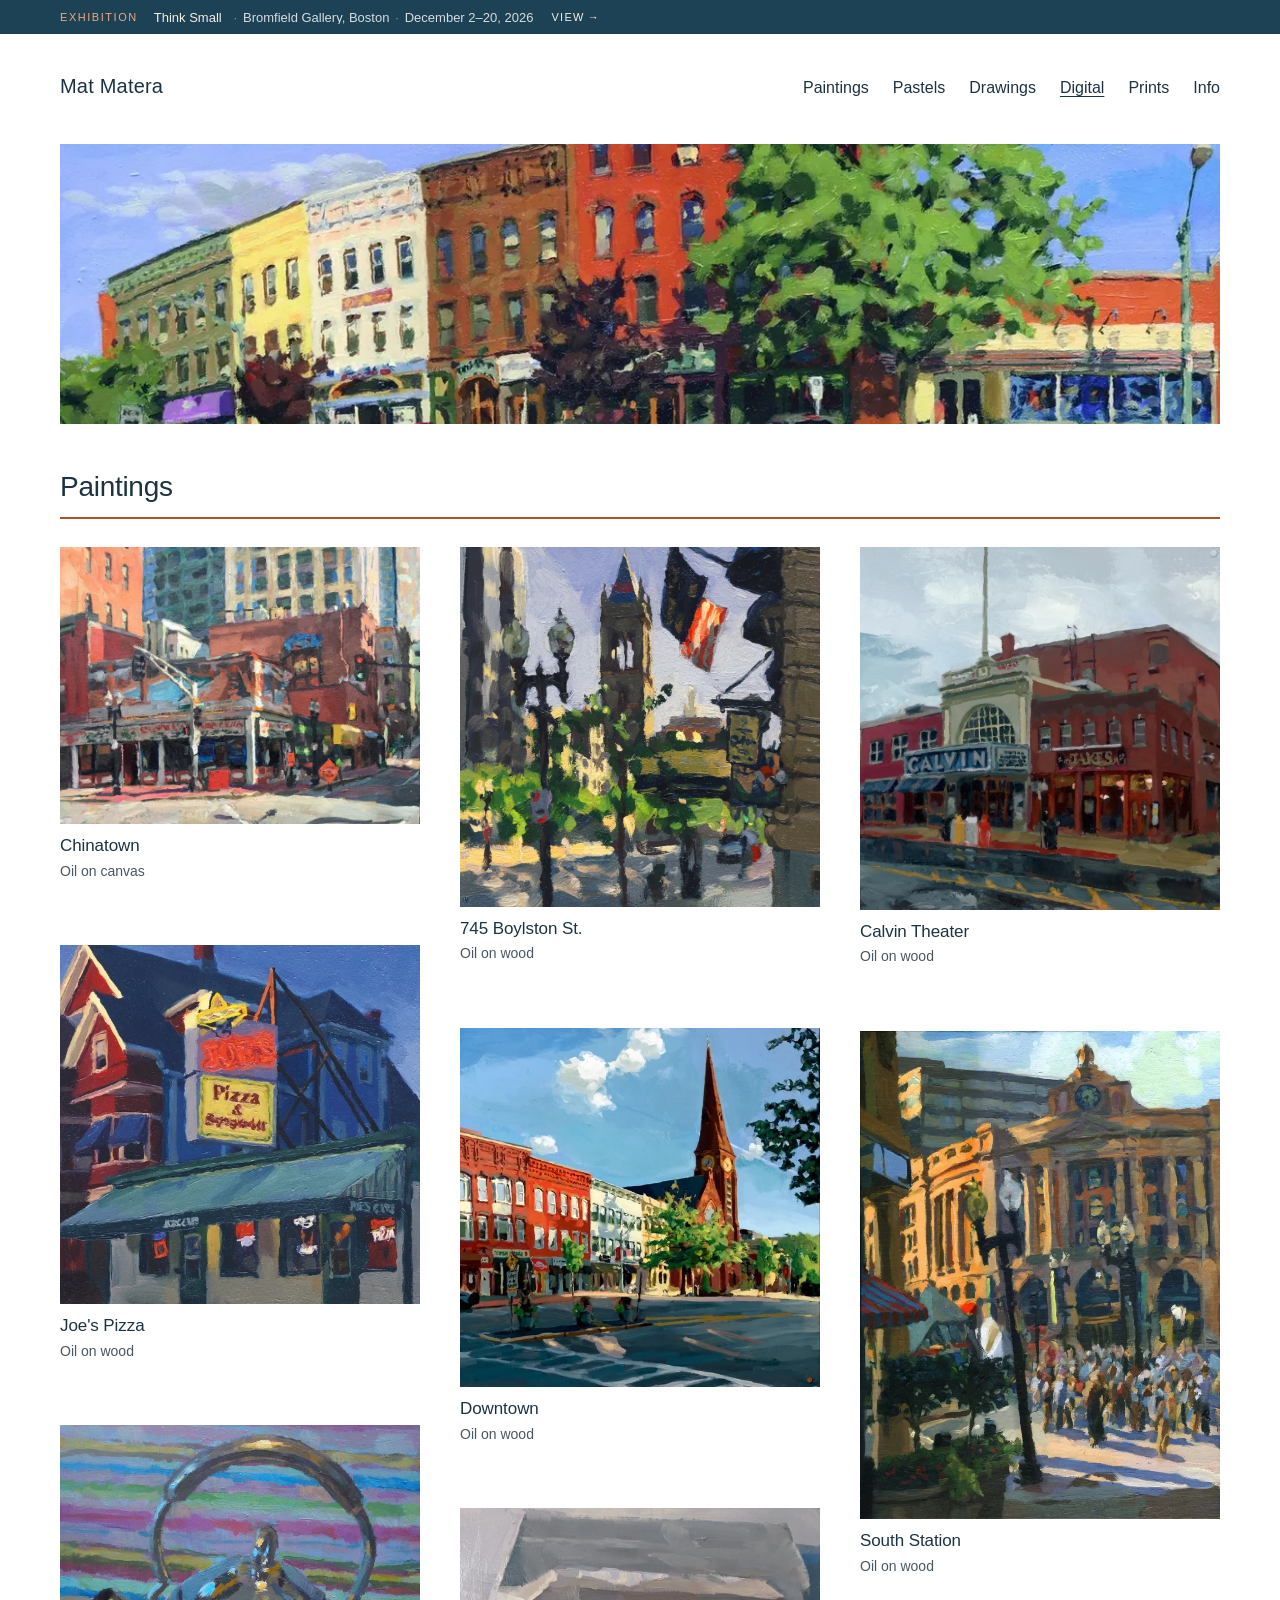
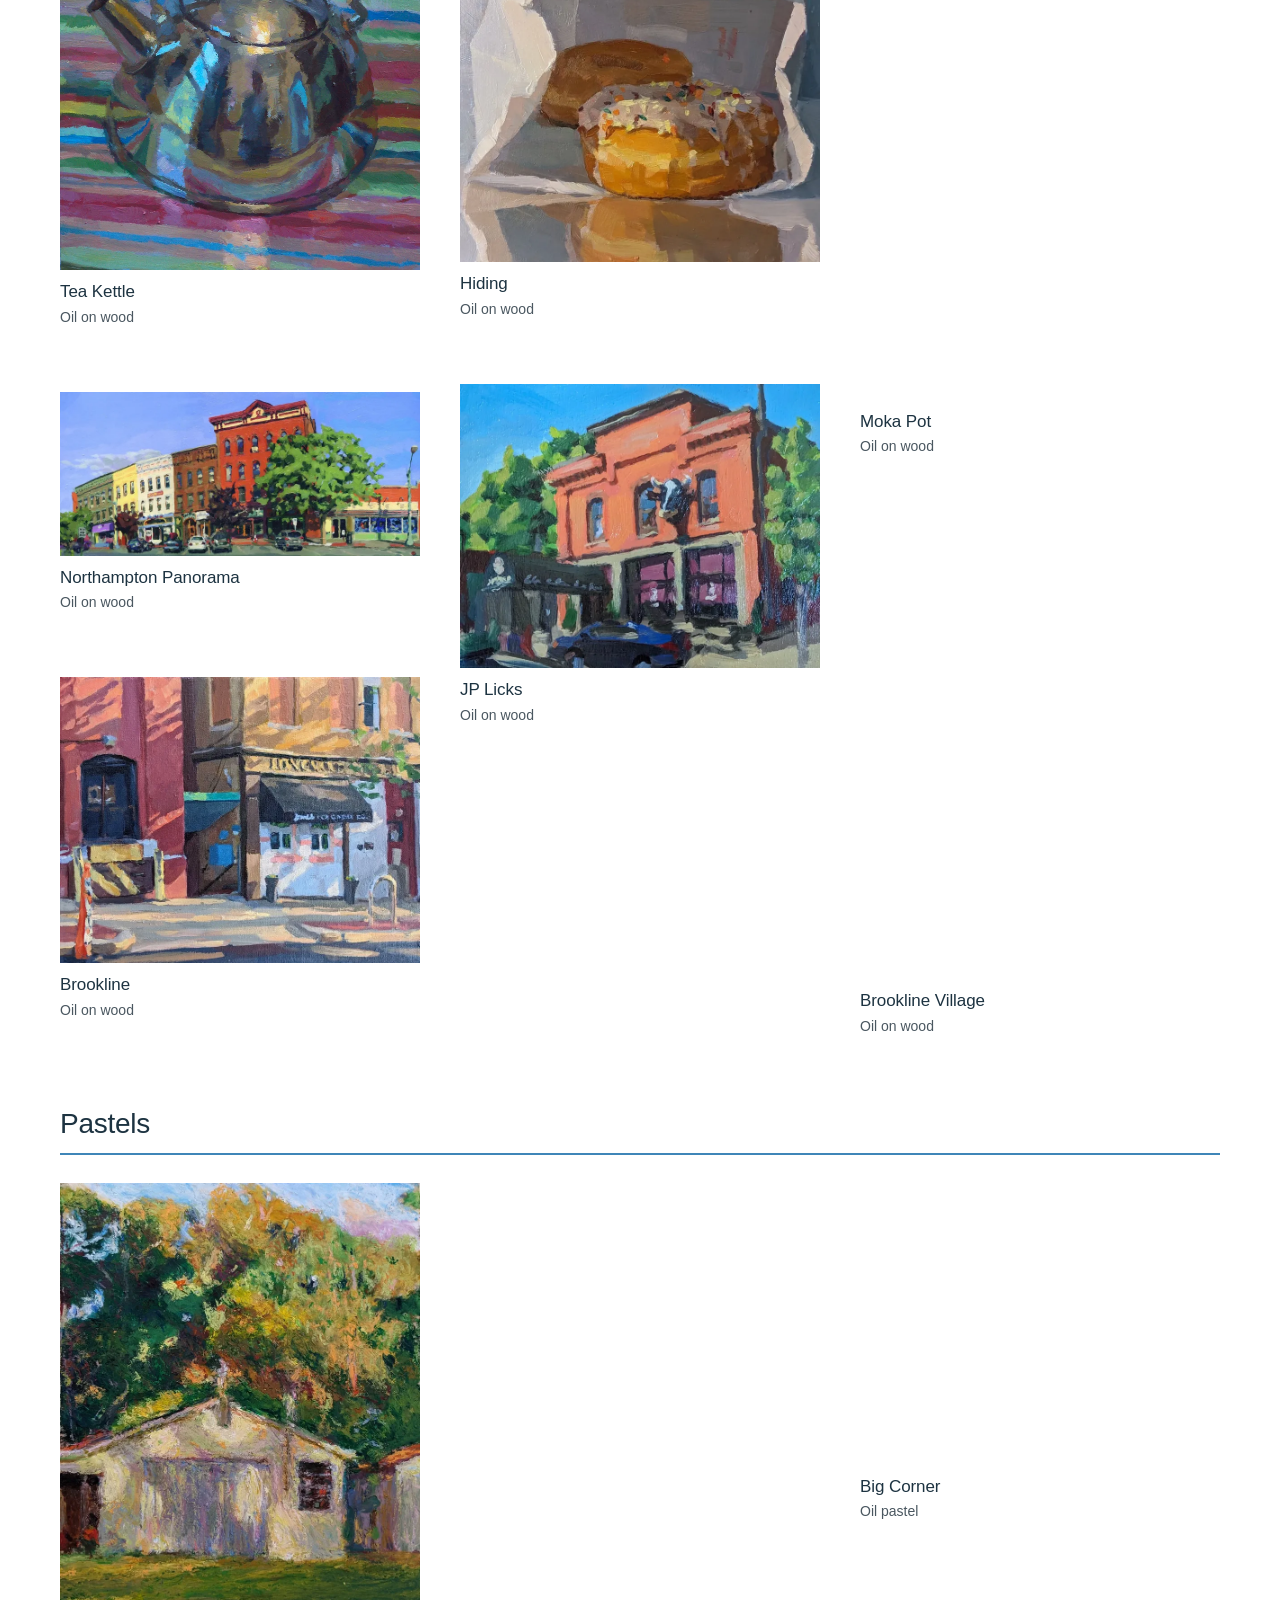
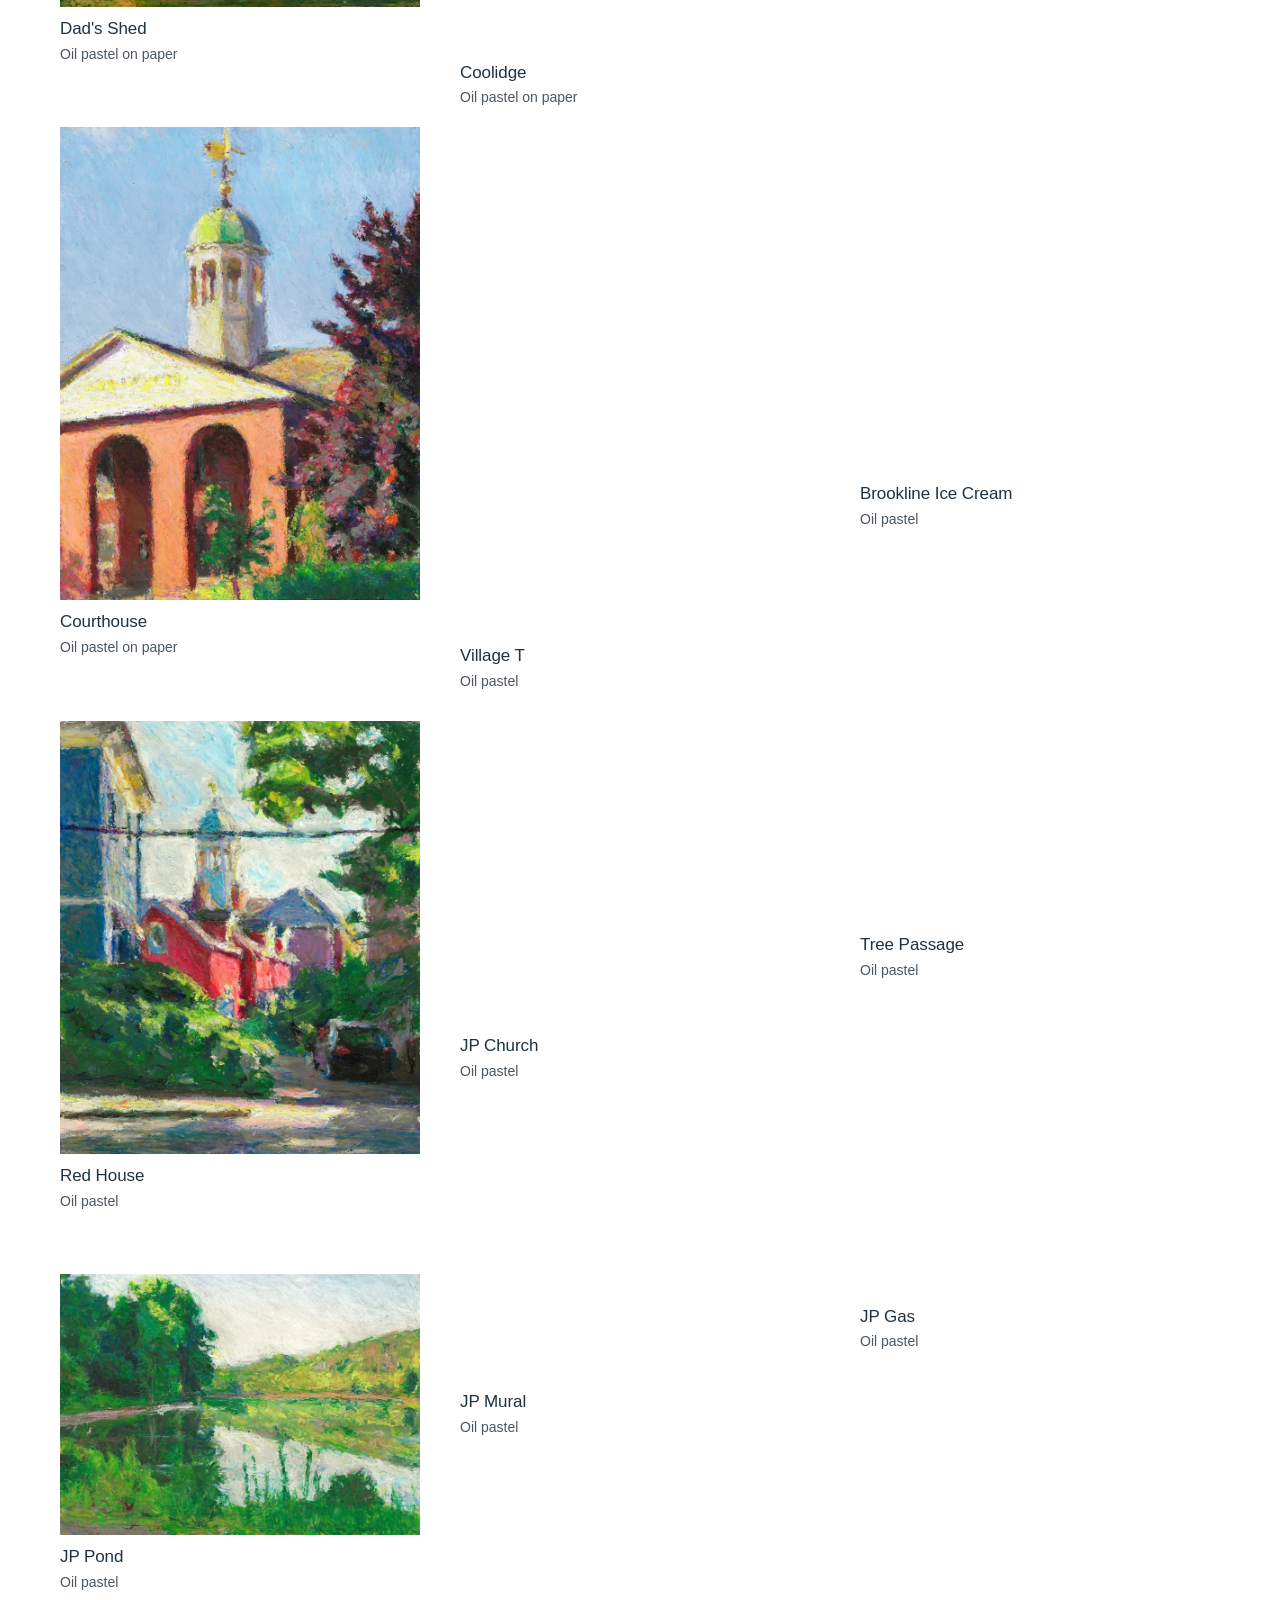
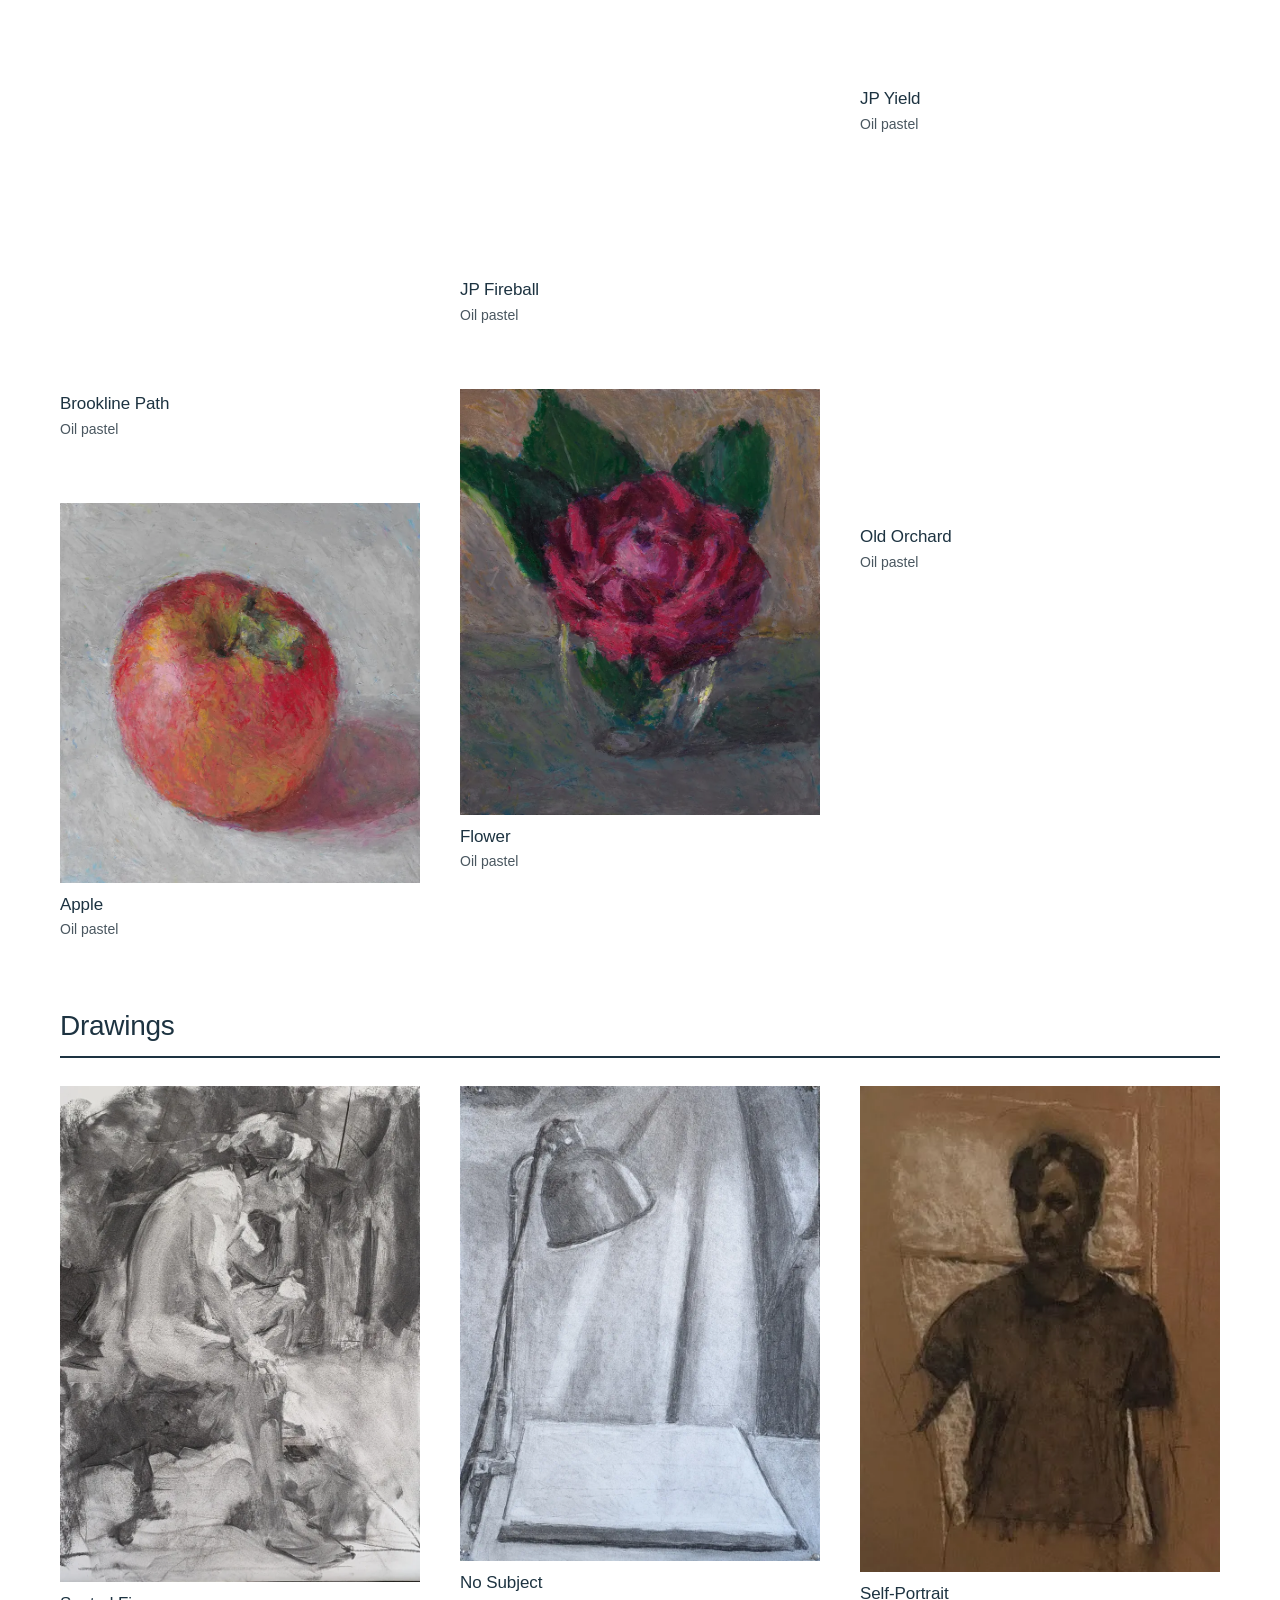
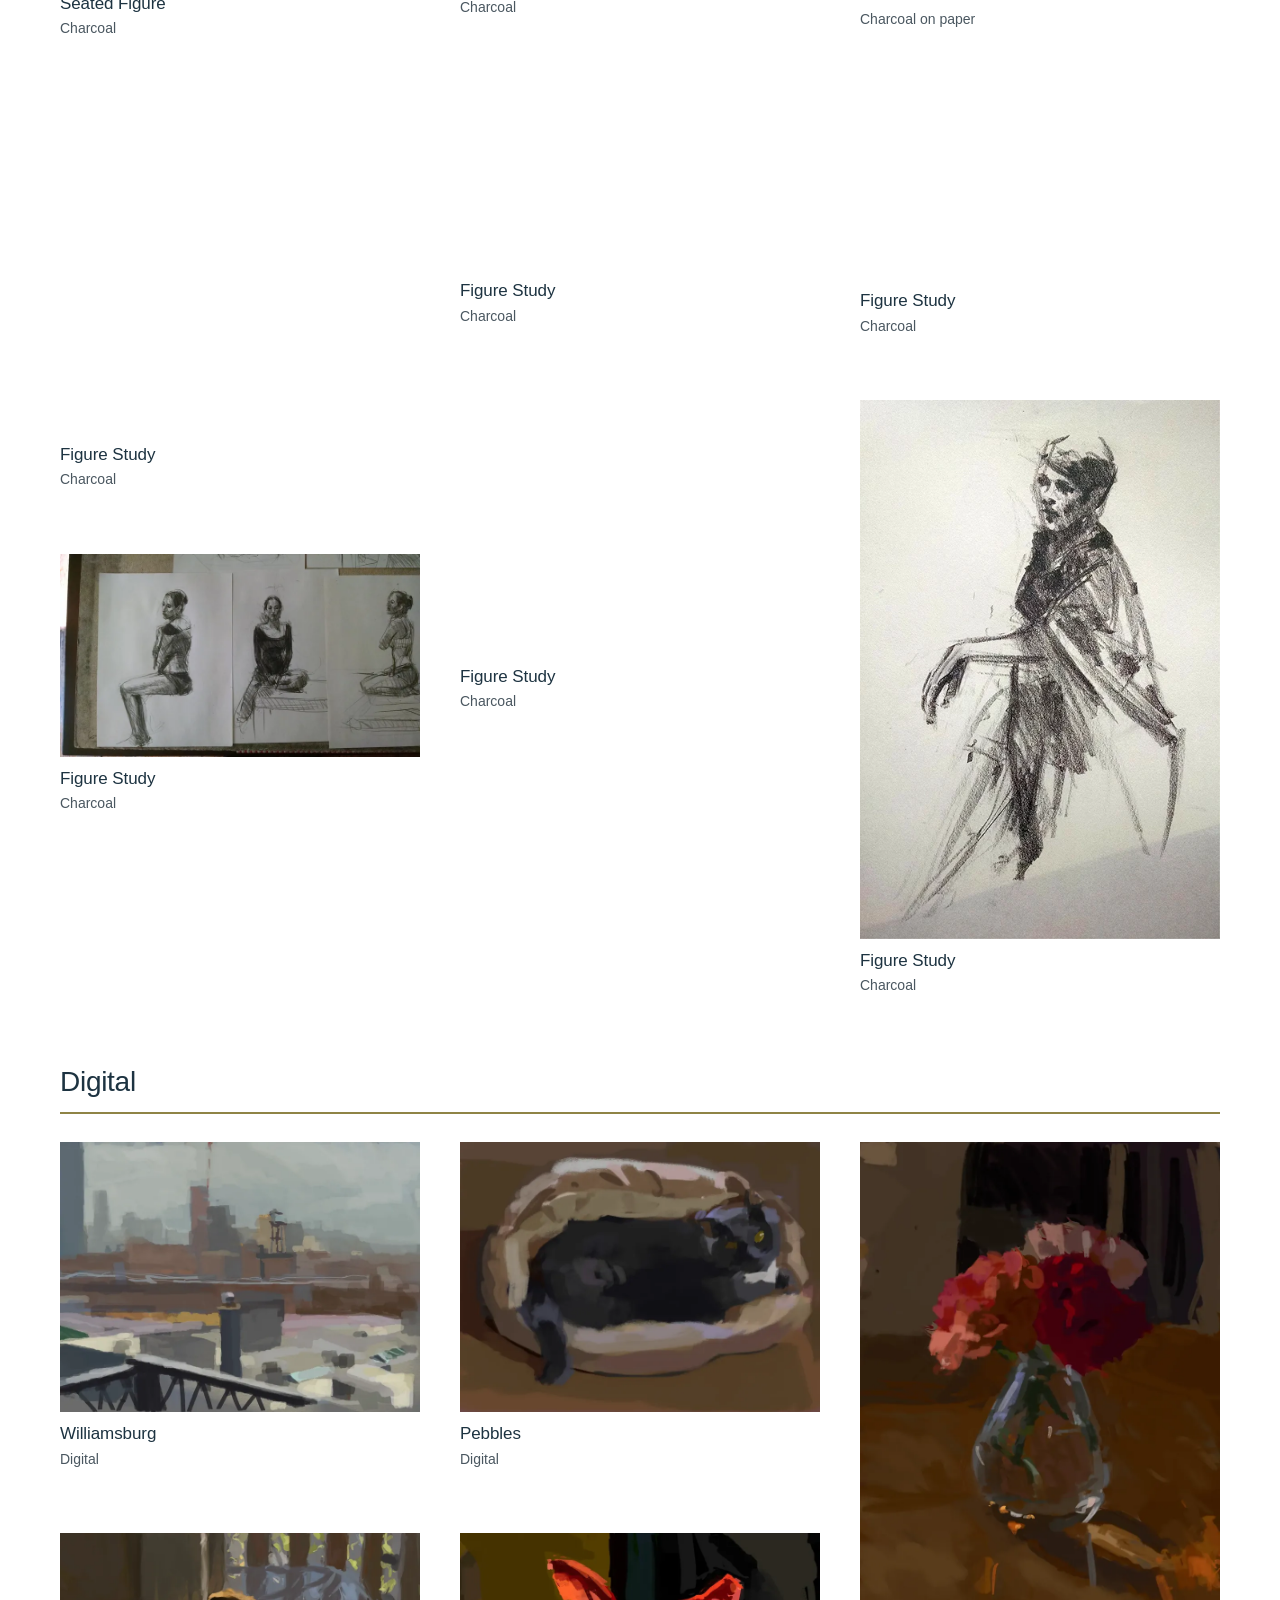
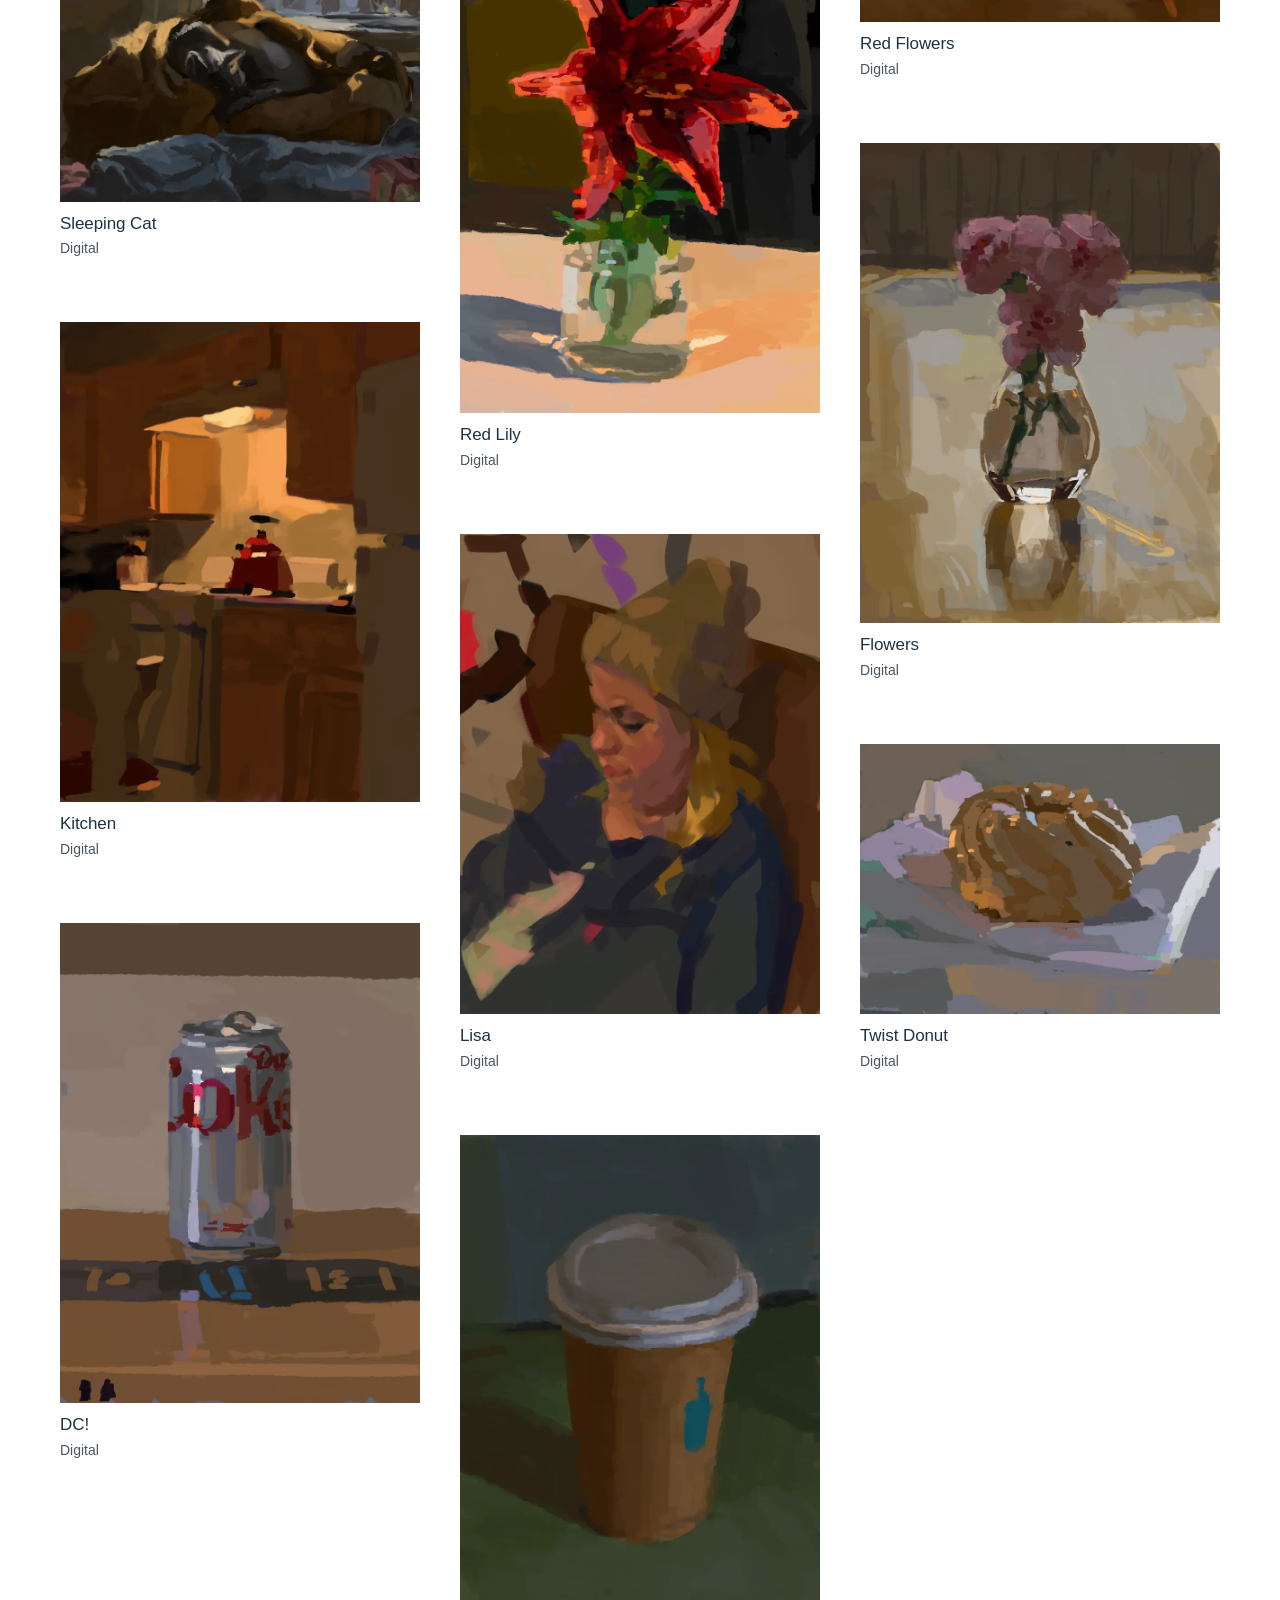
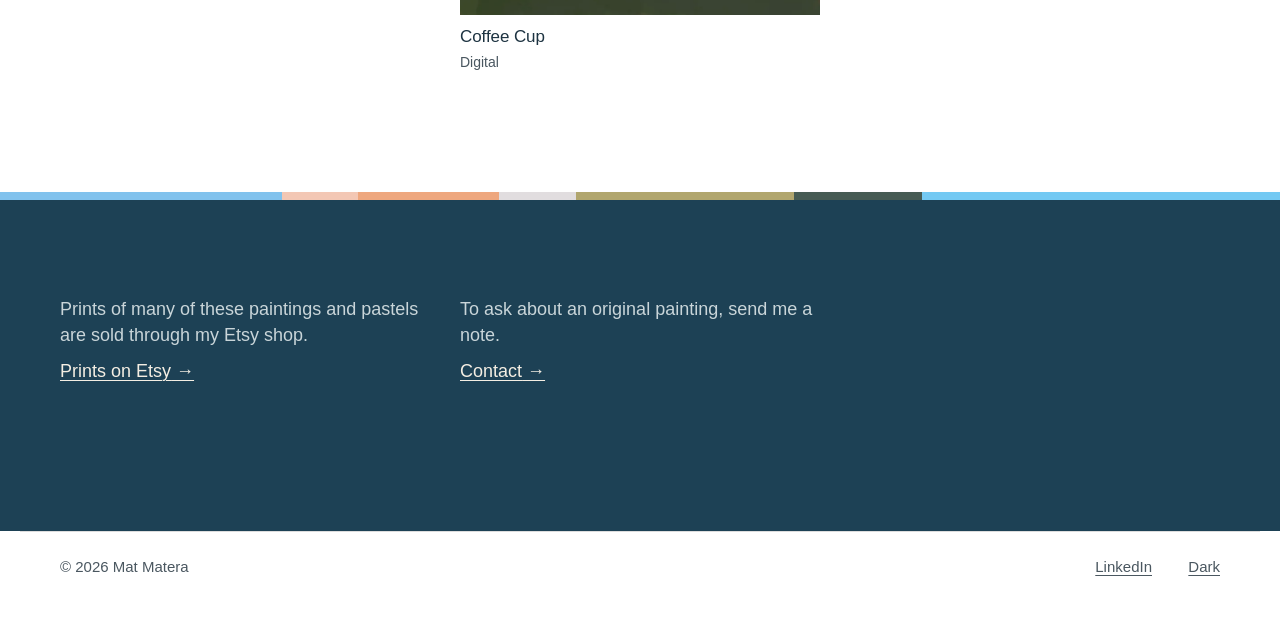
==== index.html @ c2c8da2d "Exhibition card button reads 'Back to Artwork' (still opens Hiding in the large view) Co-Authored-By" ====
<!doctype html>
<html lang="en">
<head>
<meta charset="utf-8">
<meta name="viewport" content="width=device-width, initial-scale=1, maximum-scale=1, user-scalable=no">
<title>Mat Matera | Paintings, pastels and drawings</title>
<meta name="description" content="Oil paintings, oil pastels, charcoal drawings and digital paintings by Mat Matera, painted from sight in the Boston area. Originals by inquiry. Prints through Etsy.">
<meta name="color-scheme" content="light dark">
<script>document.documentElement.classList.add("js");try{if(!sessionStorage.getItem("show-intro"))document.documentElement.classList.add("show-intro")}catch(e){}try{var t=localStorage.getItem("theme");if(t==="dark"||t==="light")document.documentElement.setAttribute("data-theme",t)}catch(e){}</script>
<link rel="stylesheet" href="styles.css?v=a48ff6e5">
<link rel="stylesheet" href="artwork.css?v=feed3bc4">
</head>
<body>
<a class="skip" href="#main">Skip to content</a>
<aside class="show-line" aria-label="Exhibition"><a class="show-open" href="https://www.bromfieldgallery.com/" rel="noopener" aria-haspopup="dialog" aria-label="Exhibition: Think Small, Bromfield Gallery, Boston, December 2–20, 2026. View details"><span class="show-k">Exhibition</span><span class="show-more" aria-hidden="true"><span class="show-name">Think Small</span><span class="show-gal"><span class="show-sep">·</span>Bromfield Gallery<span class="show-city">, Boston</span></span><span class="show-sep">·</span><span class="show-when"><span class="w-long">December</span><span class="w-short">Dec</span> 2–20<span class="show-year">, 2026</span></span></span><span class="show-view" aria-hidden="true">View</span></a></aside>
<header class="site-head" id="top">
<a class="site-name" href="/">Mat Matera</a>
<nav aria-label="Main"><span class="nav-art" role="group" aria-label="Artwork"><a href="#oils">Paintings</a><a href="#pastels">Pastels</a><a href="#charcoal">Drawings</a><a href="#digital">Digital</a></span><span class="nav-side"><a class="to-etsy" href="https://www.etsy.com/shop/MatMateraArt" target="_blank" rel="noopener">Prints</a><a href="info.html">Info</a></span></nav>
</header>
<main id="main" data-see-all="20" data-show="6">
<h1 class="vh">Mat Matera, artwork</h1>
<div class="hero" aria-hidden="true"><img src="assets/paintings/northampton-panorama-1200.webp" srcset="assets/paintings/northampton-panorama-800.webp 800w, assets/paintings/northampton-panorama-1200.webp 1200w, assets/paintings/northampton-panorama.webp 1600w" sizes="(min-width: 1240px) 1160px, (min-width: 560px) calc(100vw - 80px), 150vw" alt="" width="1600" height="727" fetchpriority="high" decoding="async" draggable="false"></div>
<section class="section" id="oils" aria-labelledby="oils-h">
<div class="section-head"><h2 id="oils-h">Paintings</h2></div>
<div class="works">
<figure class="work"><a class="zoom" href="assets/paintings/chinatown.webp" data-title="Chinatown" data-medium="Oil on canvas"><img src="assets/paintings/chinatown.webp" srcset="assets/paintings/chinatown-800.webp 800w, assets/paintings/chinatown-1200.webp 1200w, assets/paintings/chinatown.webp 1600w" sizes="(min-width: 1240px) 380px, (min-width: 960px) 31vw, (min-width: 560px) 48vw, 92vw" alt="Chinatown, oil on canvas, by Mat Matera" width="1600" height="1231" style="--w:1600px" loading="lazy" decoding="async"></a><figcaption><span class="t">Chinatown</span><span class="m">Oil on canvas</span></figcaption></figure>
<figure class="work"><a class="zoom" href="assets/paintings/745-boylston-st.webp" data-title="745 Boylston St." data-medium="Oil on wood"><img src="assets/paintings/745-boylston-st.webp" alt="Oil painting of the Old South Church tower on Boylston Street, framed by trees and flags" width="863" height="863" style="--w:863px" decoding="async"></a><figcaption><span class="t">745 Boylston St.</span><span class="m">Oil on wood</span></figcaption></figure>
<figure class="work"><a class="zoom" href="assets/paintings/calvin-theater.webp" data-sold="1" data-print="https://www.etsy.com/listing/4614040519/calvin-theater-northampton-ma-print" data-title="Calvin Theater" data-medium="Oil on wood"><img src="assets/paintings/calvin-theater.webp" alt="Oil painting of the red-brick Calvin Theater beneath a stormy blue-gray sky" width="881" height="888" style="--w:881px" loading="lazy" decoding="async"></a><figcaption><span class="t">Calvin Theater</span><span class="m">Oil on wood</span></figcaption></figure>
<figure class="work"><a class="zoom" href="assets/paintings/joes-pizza.webp" data-sold="1" data-print="https://www.etsy.com/listing/4614042772/joes-pizza-northampton-ma-art-print" data-title="Joe&#x27;s Pizza" data-medium="Oil on wood"><img src="assets/paintings/joes-pizza.webp" alt="Oil painting of Joe&#x27;s Pizza storefront glowing against a dark evening street" width="590" height="589" style="--w:590px" loading="lazy" decoding="async"></a><figcaption><span class="t">Joe&#x27;s Pizza</span><span class="m">Oil on wood</span></figcaption></figure>
<figure class="work"><a class="zoom" href="assets/paintings/downtown.webp" data-sold="1" data-print="https://www.etsy.com/listing/4614045343/downtown-northampton-massachusetts-print" data-title="Downtown" data-medium="Oil on wood"><img src="assets/paintings/downtown.webp" alt="Oil painting of a sunlit downtown street with a white church steeple and red-brick buildings" width="593" height="592" style="--w:593px" loading="lazy" decoding="async"></a><figcaption><span class="t">Downtown</span><span class="m">Oil on wood</span></figcaption></figure>
<figure class="work"><a class="zoom" href="assets/paintings/south-station.webp" data-title="South Station" data-medium="Oil on wood"><img src="assets/paintings/south-station.webp" alt="Oil painting of a grand columned building and clock tower overlooking a crowded city square" width="663" height="900" style="--w:663px" loading="lazy" decoding="async"></a><figcaption><span class="t">South Station</span><span class="m">Oil on wood</span></figcaption></figure>
<figure class="work"><a class="zoom" href="assets/paintings/tea-kettle.webp" data-title="Tea Kettle" data-medium="Oil on wood"><img src="assets/paintings/tea-kettle.webp" alt="Oil painting of a reflective metal tea kettle on a brightly striped cloth" width="685" height="848" style="--w:685px" loading="lazy" decoding="async"></a><figcaption><span class="t">Tea Kettle</span><span class="m">Oil on wood</span></figcaption></figure>
<figure class="work"><a class="zoom" href="assets/paintings/donuts.webp" data-title="Hiding" data-medium="Oil on wood"><img src="assets/paintings/donuts.webp" srcset="assets/paintings/donuts-800.webp 800w, assets/paintings/donuts-1200.webp 1200w, assets/paintings/donuts.webp 1382w" sizes="(min-width: 1240px) 380px, (min-width: 960px) 31vw, (min-width: 560px) 48vw, 92vw" alt="Oil painting of two donuts in a white paper bag, one glazed and covered with colorful sprinkles" width="1382" height="1361" style="--w:1382px" loading="lazy" decoding="async"></a><figcaption><span class="t">Hiding</span><span class="m">Oil on wood</span></figcaption></figure>
<figure class="work"><a class="zoom" href="assets/paintings/moka-pot.webp" data-title="Moka Pot" data-medium="Oil on wood"><img src="assets/paintings/moka-pot.webp" srcset="assets/paintings/moka-pot-800.webp 800w, assets/paintings/moka-pot-1200.webp 1200w, assets/paintings/moka-pot.webp 1867w" sizes="(min-width: 1240px) 380px, (min-width: 960px) 31vw, (min-width: 560px) 48vw, 92vw" alt="Oil painting of a silver and red moka pot on richly folded red fabric against a blue background" width="1867" height="1867" style="--w:1867px" loading="lazy" decoding="async"></a><figcaption><span class="t">Moka Pot</span><span class="m">Oil on wood</span></figcaption></figure>
<figure class="work"><a class="zoom" href="assets/paintings/cow-head.webp" data-title="JP Licks" data-medium="Oil on wood"><img src="assets/paintings/cow-head.webp" srcset="assets/paintings/cow-head-800.webp 800w, assets/paintings/cow-head.webp 1217w" sizes="(min-width: 1240px) 380px, (min-width: 960px) 31vw, (min-width: 560px) 48vw, 92vw" alt="Oil painting of a red-brick storefront with a sculpted cow head above the entrance" width="1217" height="962" style="--w:1217px" loading="lazy" decoding="async"></a><figcaption><span class="t">JP Licks</span><span class="m">Oil on wood</span></figcaption></figure>
<figure class="work"><a class="zoom" href="assets/paintings/northampton-panorama.webp" data-sold="1" data-print="https://www.etsy.com/listing/4614048401/northampton-ma-panoramic-print-main" data-title="Northampton Panorama" data-medium="Oil on wood"><img src="assets/paintings/northampton-panorama.webp" srcset="assets/paintings/northampton-panorama-800.webp 800w, assets/paintings/northampton-panorama-1200.webp 1200w, assets/paintings/northampton-panorama.webp 1600w" sizes="(min-width: 1240px) 380px, (min-width: 960px) 31vw, (min-width: 560px) 48vw, 92vw" alt="Panoramic oil painting of a colorful downtown streetscape beneath a clear blue sky" width="1600" height="727" style="--w:1600px" loading="lazy" decoding="async"></a><figcaption><span class="t">Northampton Panorama</span><span class="m">Oil on wood</span></figcaption></figure>
<figure class="work"><a class="zoom" href="assets/paintings/red-building.webp" data-print="https://www.etsy.com/listing/4618588779/orange-building-brookline-ma-art-print" data-title="Brookline Village" data-medium="Oil on wood"><img src="assets/paintings/red-building.webp" srcset="assets/paintings/red-building-800.webp 800w, assets/paintings/red-building.webp 1043w" sizes="(min-width: 1240px) 380px, (min-width: 960px) 31vw, (min-width: 560px) 48vw, 92vw" alt="Oil painting of a sunlit red building and leafy trees at a downtown corner" width="1043" height="1328" style="--w:1043px" loading="lazy" decoding="async"></a><figcaption><span class="t">Brookline Village</span><span class="m">Oil on wood</span></figcaption></figure>
<figure class="work"><a class="zoom" href="assets/paintings/lioncub-ice-cream-co.webp" data-print="https://www.etsy.com/listing/4618586693/brookline-ice-cream-shop-brookline-ma" data-title="Brookline" data-medium="Oil on wood"><img src="assets/paintings/lioncub-ice-cream-co.webp" srcset="assets/paintings/lioncub-ice-cream-co-800.webp 800w, assets/paintings/lioncub-ice-cream-co.webp 1289w" sizes="(min-width: 1240px) 380px, (min-width: 960px) 31vw, (min-width: 560px) 48vw, 92vw" alt="Oil painting of the Lioncub Ice Cream Co. storefront in warm afternoon light" width="1289" height="1027" style="--w:1289px" loading="lazy" decoding="async"></a><figcaption><span class="t">Brookline</span><span class="m">Oil on wood</span></figcaption></figure>
</div>
</section>
<section class="section" id="pastels" aria-labelledby="pastels-h">
<div class="section-head"><h2 id="pastels-h">Pastels</h2></div>
<div class="works">
<figure class="work"><a class="zoom" href="assets/pastels/dad-shed.webp" data-sold="1" data-title="Dad&#x27;s Shed" data-medium="Oil pastel on paper"><img src="assets/pastels/dad-shed.webp" srcset="assets/pastels/dad-shed-800.webp 800w, assets/pastels/dad-shed.webp 1326w" sizes="(min-width: 1240px) 380px, (min-width: 960px) 31vw, (min-width: 560px) 48vw, 92vw" alt="Oil pastel of a sunlit white shed with a dark window, under tall green and autumn-orange trees" width="1326" height="1560" style="--w:1326px" loading="lazy" decoding="async"></a><figcaption><span class="t">Dad&#x27;s Shed</span><span class="m">Oil pastel on paper</span></figcaption></figure>
<figure class="work"><a class="zoom" href="assets/pastels/coolidge.webp" data-print="https://www.etsy.com/listing/4618989077/clock-tower-brookline-ma-art-print-clock" data-title="Coolidge" data-medium="Oil pastel on paper"><img src="assets/pastels/coolidge.webp" srcset="assets/pastels/coolidge-800.webp 800w, assets/pastels/coolidge-1200.webp 1200w, assets/pastels/coolidge.webp 1542w" sizes="(min-width: 1240px) 380px, (min-width: 960px) 31vw, (min-width: 560px) 48vw, 92vw" alt="Oil pastel of a sunlit yellow clock tower in Brookline against a bright blue sky" width="1542" height="2000" style="--w:1542px" loading="lazy" decoding="async"></a><figcaption><span class="t">Coolidge</span><span class="m">Oil pastel on paper</span></figcaption></figure>
<figure class="work"><a class="zoom" href="assets/pastels/bigcorner.webp" data-print="https://www.etsy.com/listing/4618986629/corner-steeple-brookline-ma-art-print" data-title="Big Corner" data-medium="Oil pastel"><img src="assets/pastels/bigcorner.webp" srcset="assets/pastels/bigcorner-800.webp 800w, assets/pastels/bigcorner-1200.webp 1200w, assets/pastels/bigcorner.webp 2000w" sizes="(min-width: 1240px) 380px, (min-width: 960px) 31vw, (min-width: 560px) 48vw, 92vw" alt="Oil pastel of a curved white corner storefront building with a spire against a blue sky" width="2000" height="1563" style="--w:2000px" loading="lazy" decoding="async"></a><figcaption><span class="t">Big Corner</span><span class="m">Oil pastel</span></figcaption></figure>
<figure class="work"><a class="zoom" href="assets/pastels/brookline-icecream.webp" data-print="https://www.etsy.com/listing/4618996108/yellow-storefront-brookline-ma-art-print" data-title="Brookline Ice Cream" data-medium="Oil pastel"><img src="assets/pastels/brookline-icecream.webp" srcset="assets/pastels/brookline-icecream-800.webp 800w, assets/pastels/brookline-icecream-1200.webp 1200w, assets/pastels/brookline-icecream.webp 1479w" sizes="(min-width: 1240px) 380px, (min-width: 960px) 31vw, (min-width: 560px) 48vw, 92vw" alt="Oil pastel of a sunlit yellow brick storefront with a dark awning and a tree at the corner" width="1479" height="2000" style="--w:1479px" loading="lazy" decoding="async"></a><figcaption><span class="t">Brookline Ice Cream</span><span class="m">Oil pastel</span></figcaption></figure>
<figure class="work"><a class="zoom" href="assets/pastels/courthouse.webp" data-print="https://www.etsy.com/listing/4618990115/pink-building-cupola-brookline-ma-art" data-title="Courthouse" data-medium="Oil pastel on paper"><img src="assets/pastels/courthouse.webp" srcset="assets/pastels/courthouse-800.webp 800w, assets/pastels/courthouse-1200.webp 1200w, assets/pastels/courthouse.webp 1524w" sizes="(min-width: 1240px) 380px, (min-width: 960px) 31vw, (min-width: 560px) 48vw, 92vw" alt="Oil pastel of an arched building and green cupola framed by autumn foliage" width="1524" height="2000" style="--w:1524px" loading="lazy" decoding="async"></a><figcaption><span class="t">Courthouse</span><span class="m">Oil pastel on paper</span></figcaption></figure>
<figure class="work"><a class="zoom" href="assets/pastels/villiage-t.webp" data-print="https://www.etsy.com/listing/4618998073/t-stop-brookline-ma-art-print-t-stop-oil" data-title="Village T" data-medium="Oil pastel"><img src="assets/pastels/villiage-t.webp" srcset="assets/pastels/villiage-t-800.webp 800w, assets/pastels/villiage-t-1200.webp 1200w, assets/pastels/villiage-t.webp 1555w" sizes="(min-width: 1240px) 380px, (min-width: 960px) 31vw, (min-width: 560px) 48vw, 92vw" alt="Oil pastel of a shaded sidewalk and T stop sign under green trees" width="1555" height="2000" style="--w:1555px" loading="lazy" decoding="async"></a><figcaption><span class="t">Village T</span><span class="m">Oil pastel</span></figcaption></figure>
<figure class="work"><a class="zoom" href="assets/pastels/treepassage.webp" data-print="https://www.etsy.com/listing/4619004872/big-tree-park-brookline-ma-art-print-big" data-title="Tree Passage" data-medium="Oil pastel"><img src="assets/pastels/treepassage.webp" srcset="assets/pastels/treepassage-800.webp 800w, assets/pastels/treepassage-1200.webp 1200w, assets/pastels/treepassage.webp 2000w" sizes="(min-width: 1240px) 380px, (min-width: 960px) 31vw, (min-width: 560px) 48vw, 92vw" alt="Oil pastel of a large tree arching over a shaded wooded path" width="2000" height="1833" style="--w:2000px" loading="lazy" decoding="async"></a><figcaption><span class="t">Tree Passage</span><span class="m">Oil pastel</span></figcaption></figure>
<figure class="work"><a class="zoom" href="assets/pastels/redhouse.webp" data-print="https://www.etsy.com/listing/4618996037/red-church-street-brookline-ma-art-print" data-title="Red House" data-medium="Oil pastel"><img src="assets/pastels/redhouse.webp" srcset="assets/pastels/redhouse-800.webp 800w, assets/pastels/redhouse-1200.webp 1200w, assets/pastels/redhouse.webp 1664w" sizes="(min-width: 1240px) 380px, (min-width: 960px) 31vw, (min-width: 560px) 48vw, 92vw" alt="Oil pastel of a red house with a cupola seen past green shrubs and a parked car" width="1664" height="2000" style="--w:1664px" loading="lazy" decoding="async"></a><figcaption><span class="t">Red House</span><span class="m">Oil pastel</span></figcaption></figure>
<figure class="work"><a class="zoom" href="assets/pastels/jp-church.webp" data-print="https://www.etsy.com/listing/4618999156/red-brick-street-brookline-ma-art-print" data-title="JP Church" data-medium="Oil pastel"><img src="assets/pastels/jp-church.webp" srcset="assets/pastels/jp-church-800.webp 800w, assets/pastels/jp-church-1200.webp 1200w, assets/pastels/jp-church.webp 2000w" sizes="(min-width: 1240px) 380px, (min-width: 960px) 31vw, (min-width: 560px) 48vw, 92vw" alt="Oil pastel of a curving street lined with brick buildings and a church tower in Jamaica Plain" width="2000" height="1492" style="--w:2000px" loading="lazy" decoding="async"></a><figcaption><span class="t">JP Church</span><span class="m">Oil pastel</span></figcaption></figure>
<figure class="work"><a class="zoom" href="assets/pastels/jp-gas.webp" data-print="https://www.etsy.com/listing/4619000184/gas-station-brookline-ma-art-print-gas" data-title="JP Gas" data-medium="Oil pastel"><img src="assets/pastels/jp-gas.webp" srcset="assets/pastels/jp-gas-800.webp 800w, assets/pastels/jp-gas-1200.webp 1200w, assets/pastels/jp-gas.webp 2000w" sizes="(min-width: 1240px) 380px, (min-width: 960px) 31vw, (min-width: 560px) 48vw, 92vw" alt="Oil pastel of a red-canopied gas station and shop under summer trees" width="2000" height="1390" style="--w:2000px" loading="lazy" decoding="async"></a><figcaption><span class="t">JP Gas</span><span class="m">Oil pastel</span></figcaption></figure>
<figure class="work"><a class="zoom" href="assets/pastels/jp-mural.webp" data-print="https://www.etsy.com/listing/4619001166/storefront-red-awning-brookline-ma-art" data-title="JP Mural" data-medium="Oil pastel"><img src="assets/pastels/jp-mural.webp" srcset="assets/pastels/jp-mural-800.webp 800w, assets/pastels/jp-mural-1200.webp 1200w, assets/pastels/jp-mural.webp 2000w" sizes="(min-width: 1240px) 380px, (min-width: 960px) 31vw, (min-width: 560px) 48vw, 92vw" alt="Oil pastel of a street corner with a colorful mural, a red awning and a utility pole" width="2000" height="1309" style="--w:2000px" loading="lazy" decoding="async"></a><figcaption><span class="t">JP Mural</span><span class="m">Oil pastel</span></figcaption></figure>
<figure class="work"><a class="zoom" href="assets/pastels/jp-pond.webp" data-print="https://www.etsy.com/listing/4619002984/pond-brookline-ma-art-print-pond-oil" data-title="JP Pond" data-medium="Oil pastel"><img src="assets/pastels/jp-pond.webp" srcset="assets/pastels/jp-pond-800.webp 800w, assets/pastels/jp-pond-1200.webp 1200w, assets/pastels/jp-pond.webp 2000w" sizes="(min-width: 1240px) 380px, (min-width: 960px) 31vw, (min-width: 560px) 48vw, 92vw" alt="Oil pastel of a pond reflecting green trees and a far hillside" width="2000" height="1448" style="--w:2000px" loading="lazy" decoding="async"></a><figcaption><span class="t">JP Pond</span><span class="m">Oil pastel</span></figcaption></figure>
<figure class="work"><a class="zoom" href="assets/pastels/jp-yield.webp" data-print="https://www.etsy.com/listing/4619009410/street-yield-sign-brookline-ma-art-print" data-title="JP Yield" data-medium="Oil pastel"><img src="assets/pastels/jp-yield.webp" srcset="assets/pastels/jp-yield-800.webp 800w, assets/pastels/jp-yield-1200.webp 1200w, assets/pastels/jp-yield.webp 2000w" sizes="(min-width: 1240px) 380px, (min-width: 960px) 31vw, (min-width: 560px) 48vw, 92vw" alt="Oil pastel of a yield sign and street lamp in front of sunlit trees" width="2000" height="1453" style="--w:2000px" loading="lazy" decoding="async"></a><figcaption><span class="t">JP Yield</span><span class="m">Oil pastel</span></figcaption></figure>
<figure class="work"><a class="zoom" href="assets/pastels/jp-fireball.webp" data-print="https://www.etsy.com/listing/4619000403/street-corner-postbox-brookline-ma-art" data-title="JP Fireball" data-medium="Oil pastel"><img src="assets/pastels/jp-fireball.webp" srcset="assets/pastels/jp-fireball-800.webp 800w, assets/pastels/jp-fireball-1200.webp 1200w, assets/pastels/jp-fireball.webp 1962w" sizes="(min-width: 1240px) 380px, (min-width: 960px) 31vw, (min-width: 560px) 48vw, 92vw" alt="Oil pastel of a red fire alarm box and a lamp post on a sunlit sidewalk" width="1962" height="2000" style="--w:1962px" loading="lazy" decoding="async"></a><figcaption><span class="t">JP Fireball</span><span class="m">Oil pastel</span></figcaption></figure>
<figure class="work"><a class="zoom" href="assets/pastels/brookline-path.webp" data-print="https://www.etsy.com/listing/4618999163/wooded-path-brookline-ma-art-print" data-title="Brookline Path" data-medium="Oil pastel"><img src="assets/pastels/brookline-path.webp" srcset="assets/pastels/brookline-path-800.webp 800w, assets/pastels/brookline-path-1200.webp 1200w, assets/pastels/brookline-path.webp 2000w" sizes="(min-width: 1240px) 380px, (min-width: 960px) 31vw, (min-width: 560px) 48vw, 92vw" alt="Oil pastel of a shaded path curving uphill between trees" width="2000" height="1810" style="--w:2000px" loading="lazy" decoding="async"></a><figcaption><span class="t">Brookline Path</span><span class="m">Oil pastel</span></figcaption></figure>
<figure class="work"><a class="zoom" href="assets/pastels/old-orchard.webp" data-print="https://www.etsy.com/listing/4619010504/lifeguard-chair-beach-brookline-ma-art" data-title="Old Orchard" data-medium="Oil pastel"><img src="assets/pastels/old-orchard.webp" srcset="assets/pastels/old-orchard-800.webp 800w, assets/pastels/old-orchard-1200.webp 1200w, assets/pastels/old-orchard.webp 2000w" sizes="(min-width: 1240px) 380px, (min-width: 960px) 31vw, (min-width: 560px) 48vw, 92vw" alt="Oil pastel of a white lifeguard tower with red crosses on a beach" width="2000" height="1765" style="--w:2000px" loading="lazy" decoding="async"></a><figcaption><span class="t">Old Orchard</span><span class="m">Oil pastel</span></figcaption></figure>
<figure class="work"><a class="zoom" href="assets/pastels/flower.webp" data-title="Flower" data-medium="Oil pastel"><img src="assets/pastels/flower.webp" srcset="assets/pastels/flower-800.webp 800w, assets/pastels/flower-1200.webp 1200w, assets/pastels/flower.webp 1694w" sizes="(min-width: 1240px) 380px, (min-width: 960px) 31vw, (min-width: 560px) 48vw, 92vw" alt="Oil pastel of a dark red flower with green leaves in a small glass" width="1694" height="2000" style="--w:1694px" loading="lazy" decoding="async"></a><figcaption><span class="t">Flower</span><span class="m">Oil pastel</span></figcaption></figure>
<figure class="work"><a class="zoom" href="assets/pastels/apple.webp" data-title="Apple" data-medium="Oil pastel"><img src="assets/pastels/apple.webp" srcset="assets/pastels/apple-800.webp 800w, assets/pastels/apple-1200.webp 1200w, assets/pastels/apple.webp 1898w" sizes="(min-width: 1240px) 380px, (min-width: 960px) 31vw, (min-width: 560px) 48vw, 92vw" alt="Oil pastel of a red apple on a pale grey ground" width="1898" height="2000" style="--w:1898px" loading="lazy" decoding="async"></a><figcaption><span class="t">Apple</span><span class="m">Oil pastel</span></figcaption></figure>
</div>
</section>
<section class="section" id="charcoal" aria-labelledby="charcoal-h">
<div class="section-head"><h2 id="charcoal-h">Drawings</h2></div>
<div class="works">
<figure class="work"><a class="zoom" href="assets/drawings/seated-figure.webp" data-title="Seated Figure" data-medium="Charcoal"><img src="assets/drawings/seated-figure.webp" srcset="assets/drawings/seated-figure-800.webp 800w, assets/drawings/seated-figure.webp 1163w" sizes="(min-width: 1240px) 380px, (min-width: 960px) 31vw, (min-width: 560px) 48vw, 92vw" alt="Seated Figure, charcoal, by Mat Matera" width="1163" height="1600" style="--w:1163px" loading="lazy" decoding="async"></a><figcaption><span class="t">Seated Figure</span><span class="m">Charcoal</span></figcaption></figure>
<figure class="work"><a class="zoom" href="assets/drawings/no-subject.webp" data-title="No Subject" data-medium="Charcoal"><img src="assets/drawings/no-subject.webp" srcset="assets/drawings/no-subject-800.webp 800w, assets/drawings/no-subject.webp 1214w" sizes="(min-width: 1240px) 380px, (min-width: 960px) 31vw, (min-width: 560px) 48vw, 92vw" alt="No Subject, charcoal, by Mat Matera" width="1214" height="1600" style="--w:1214px" loading="lazy" decoding="async"></a><figcaption><span class="t">No Subject</span><span class="m">Charcoal</span></figcaption></figure>
<figure class="work"><a class="zoom" href="assets/drawings/self-portrait.webp" data-title="Self-Portrait" data-medium="Charcoal on paper"><img src="assets/drawings/self-portrait.webp" alt="Charcoal on paper self-portrait by Mat Matera" width="434" height="586" style="--w:434px" loading="lazy" decoding="async"></a><figcaption><span class="t">Self-Portrait</span><span class="m">Charcoal on paper</span></figcaption></figure>
<figure class="work"><a class="zoom" href="assets/drawings/figure-study-1.webp" data-title="Figure Study" data-medium="Charcoal"><img src="assets/drawings/figure-study-1.webp" srcset="assets/drawings/figure-study-1-800.webp 800w, assets/drawings/figure-study-1.webp 1380w" sizes="(min-width: 1240px) 380px, (min-width: 960px) 31vw, (min-width: 560px) 48vw, 92vw" alt="Charcoal figure-study sheet with several seated, standing and reclining poses" width="1380" height="720" style="--w:1380px" loading="lazy" decoding="async"></a><figcaption><span class="t">Figure Study</span><span class="m">Charcoal</span></figcaption></figure>
<figure class="work"><a class="zoom" href="assets/drawings/figure-study-2.webp" data-title="Figure Study" data-medium="Charcoal"><img src="assets/drawings/figure-study-2.webp" srcset="assets/drawings/figure-study-2-800.webp 800w, assets/drawings/figure-study-2-1200.webp 1200w, assets/drawings/figure-study-2.webp 1500w" sizes="(min-width: 1240px) 380px, (min-width: 960px) 31vw, (min-width: 560px) 48vw, 92vw" alt="Charcoal life-drawing sheet with a seated figure and a reclining curled pose" width="1500" height="774" style="--w:1500px" loading="lazy" decoding="async"></a><figcaption><span class="t">Figure Study</span><span class="m">Charcoal</span></figcaption></figure>
<figure class="work"><a class="zoom" href="assets/drawings/figure-study-3.webp" data-title="Figure Study" data-medium="Charcoal"><img src="assets/drawings/figure-study-3.webp" alt="Charcoal and earth-tone study of a seated figure leaning forward" width="538" height="494" style="--w:538px" loading="lazy" decoding="async"></a><figcaption><span class="t">Figure Study</span><span class="m">Charcoal</span></figcaption></figure>
<figure class="work"><a class="zoom" href="assets/drawings/figure-study-5.webp" data-title="Figure Study" data-medium="Charcoal"><img src="assets/drawings/figure-study-5.webp" alt="Two charcoal gesture drawings exploring compact seated and standing poses" width="643" height="472" style="--w:643px" loading="lazy" decoding="async"></a><figcaption><span class="t">Figure Study</span><span class="m">Charcoal</span></figcaption></figure>
<figure class="work"><a class="zoom" href="assets/drawings/figure-study-6.webp" data-title="Figure Study" data-medium="Charcoal"><img src="assets/drawings/figure-study-6.webp" alt="Charcoal life drawing of a standing figure with one arm raised toward the head" width="450" height="673" style="--w:450px" loading="lazy" decoding="async"></a><figcaption><span class="t">Figure Study</span><span class="m">Charcoal</span></figcaption></figure>
<figure class="work"><a class="zoom" href="assets/drawings/figure-study-7.webp" data-title="Figure Study" data-medium="Charcoal"><img src="assets/drawings/figure-study-7.webp" srcset="assets/drawings/figure-study-7-800.webp 800w, assets/drawings/figure-study-7-1200.webp 1200w, assets/drawings/figure-study-7.webp 1500w" sizes="(min-width: 1240px) 380px, (min-width: 960px) 31vw, (min-width: 560px) 48vw, 92vw" alt="Charcoal study sheet with three standing and seated figure poses" width="1500" height="844" style="--w:1500px" loading="lazy" decoding="async"></a><figcaption><span class="t">Figure Study</span><span class="m">Charcoal</span></figcaption></figure>
</div>
</section>
<section class="section" id="digital" aria-labelledby="digital-h">
<div class="section-head"><h2 id="digital-h">Digital</h2></div>
<div class="works">
<figure class="work"><a class="zoom" href="assets/digital/williamsburg.webp" data-title="Williamsburg" data-medium="Digital"><img src="assets/digital/williamsburg.webp" srcset="assets/digital/williamsburg-800.webp 800w, assets/digital/williamsburg-1200.webp 1200w, assets/digital/williamsburg.webp 1600w" sizes="(min-width: 1240px) 380px, (min-width: 960px) 31vw, (min-width: 560px) 48vw, 92vw" alt="Williamsburg, digital, by Mat Matera" width="1600" height="1199" style="--w:1600px" loading="lazy" decoding="async"></a><figcaption><span class="t">Williamsburg</span><span class="m">Digital</span></figcaption></figure>
<figure class="work"><a class="zoom" href="assets/digital/image04.webp" data-title="Pebbles" data-medium="Digital"><img src="assets/digital/image04.webp" srcset="assets/digital/image04-800.webp 800w, assets/digital/image04-1200.webp 1200w, assets/digital/image04.webp 1600w" sizes="(min-width: 1240px) 380px, (min-width: 960px) 31vw, (min-width: 560px) 48vw, 92vw" alt="Pebbles, digital, by Mat Matera" width="1600" height="1200" style="--w:1600px" loading="lazy" decoding="async"></a><figcaption><span class="t">Pebbles</span><span class="m">Digital</span></figcaption></figure>
<figure class="work"><a class="zoom" href="assets/digital/image03.webp" data-title="Red Flowers" data-medium="Digital"><img src="assets/digital/image03.webp" srcset="assets/digital/image03-800.webp 800w, assets/digital/image03.webp 1200w" sizes="(min-width: 1240px) 380px, (min-width: 960px) 31vw, (min-width: 560px) 48vw, 92vw" alt="Red Flowers, digital, by Mat Matera" width="1200" height="1600" style="--w:1200px" loading="lazy" decoding="async"></a><figcaption><span class="t">Red Flowers</span><span class="m">Digital</span></figcaption></figure>
<figure class="work"><a class="zoom" href="assets/digital/sleeping-cat.webp" data-title="Sleeping Cat" data-medium="Digital"><img src="assets/digital/sleeping-cat.webp" srcset="assets/digital/sleeping-cat-800.webp 800w, assets/digital/sleeping-cat-1200.webp 1200w, assets/digital/sleeping-cat.webp 2048w" sizes="(min-width: 1240px) 380px, (min-width: 960px) 31vw, (min-width: 560px) 48vw, 92vw" alt="Digital painting of a dark-coated cat sleeping in a warm patch of sunlight on rumpled blankets" width="2048" height="1528" style="--w:2048px" loading="lazy" decoding="async"></a><figcaption><span class="t">Sleeping Cat</span><span class="m">Digital</span></figcaption></figure>
<figure class="work"><a class="zoom" href="assets/digital/red-lily.webp" data-title="Red Lily" data-medium="Digital"><img src="assets/digital/red-lily.webp" srcset="assets/digital/red-lily-800.webp 800w, assets/digital/red-lily.webp 1350w" sizes="(min-width: 1240px) 380px, (min-width: 960px) 31vw, (min-width: 560px) 48vw, 92vw" alt="Digital painting of a red lily in a glass jar on a sunlit table" width="1350" height="1800" style="--w:1350px" loading="lazy" decoding="async"></a><figcaption><span class="t">Red Lily</span><span class="m">Digital</span></figcaption></figure>
<figure class="work"><a class="zoom" href="assets/digital/flowers.webp" data-title="Flowers" data-medium="Digital"><img src="assets/digital/flowers.webp" srcset="assets/digital/flowers-800.webp 800w, assets/digital/flowers.webp 1350w" sizes="(min-width: 1240px) 380px, (min-width: 960px) 31vw, (min-width: 560px) 48vw, 92vw" alt="Digital painting of pink flowers in a glass vase, reflected on a table" width="1350" height="1800" style="--w:1350px" loading="lazy" decoding="async"></a><figcaption><span class="t">Flowers</span><span class="m">Digital</span></figcaption></figure>
<figure class="work"><a class="zoom" href="assets/digital/kitchen.webp" data-title="Kitchen" data-medium="Digital"><img src="assets/digital/kitchen.webp" srcset="assets/digital/kitchen-800.webp 800w, assets/digital/kitchen.webp 1350w" sizes="(min-width: 1240px) 380px, (min-width: 960px) 31vw, (min-width: 560px) 48vw, 92vw" alt="Digital painting of a dim kitchen lit by a warm light over the stove" width="1350" height="1800" style="--w:1350px" loading="lazy" decoding="async"></a><figcaption><span class="t">Kitchen</span><span class="m">Digital</span></figcaption></figure>
<figure class="work"><a class="zoom" href="assets/digital/lisa.webp" data-title="Lisa" data-medium="Digital"><img src="assets/digital/lisa.webp" srcset="assets/digital/lisa-800.webp 800w, assets/digital/lisa.webp 1350w" sizes="(min-width: 1240px) 380px, (min-width: 960px) 31vw, (min-width: 560px) 48vw, 92vw" alt="Digital portrait of a woman with blond hair looking down" width="1350" height="1800" style="--w:1350px" loading="lazy" decoding="async"></a><figcaption><span class="t">Lisa</span><span class="m">Digital</span></figcaption></figure>
<figure class="work"><a class="zoom" href="assets/digital/twist-donut.webp" data-title="Twist Donut" data-medium="Digital"><img src="assets/digital/twist-donut.webp" srcset="assets/digital/twist-donut-800.webp 800w, assets/digital/twist-donut-1200.webp 1200w, assets/digital/twist-donut.webp 1800w" sizes="(min-width: 1240px) 380px, (min-width: 960px) 31vw, (min-width: 560px) 48vw, 92vw" alt="Digital painting of a glazed twist donut on crumpled paper" width="1800" height="1350" style="--w:1800px" loading="lazy" decoding="async"></a><figcaption><span class="t">Twist Donut</span><span class="m">Digital</span></figcaption></figure>
<figure class="work"><a class="zoom" href="assets/digital/diet-coke.webp" data-title="DC!" data-medium="Digital"><img src="assets/digital/diet-coke.webp" srcset="assets/digital/diet-coke-800.webp 800w, assets/digital/diet-coke.webp 1350w" sizes="(min-width: 1240px) 380px, (min-width: 960px) 31vw, (min-width: 560px) 48vw, 92vw" alt="Digital painting of a silver soda can on a table" width="1350" height="1800" style="--w:1350px" loading="lazy" decoding="async"></a><figcaption><span class="t">DC!</span><span class="m">Digital</span></figcaption></figure>
<figure class="work"><a class="zoom" href="assets/digital/coffee-cup.webp" data-title="Coffee Cup" data-medium="Digital"><img src="assets/digital/coffee-cup.webp" srcset="assets/digital/coffee-cup-800.webp 800w, assets/digital/coffee-cup.webp 1350w" sizes="(min-width: 1240px) 380px, (min-width: 960px) 31vw, (min-width: 560px) 48vw, 92vw" alt="Digital painting of a paper coffee cup with a lid on a green surface" width="1350" height="1800" style="--w:1350px" loading="lazy" decoding="async"></a><figcaption><span class="t">Coffee Cup</span><span class="m">Digital</span></figcaption></figure>
</div>
</section>
<div class="section pair">
<div><p>Prints of many of these paintings and pastels are sold through my Etsy shop.</p><a class="act" href="https://www.etsy.com/shop/MatMateraArt" rel="noopener">Prints on Etsy</a></div>
<div><p>To ask about an original painting, send me a note.</p><a class="act" href="info.html#contact">Contact</a></div>
</div>
</main>
<footer class="site-foot">
<p>© 2026 Mat Matera</p>
<nav aria-label="Elsewhere"><a href="https://www.linkedin.com/in/matmatera" rel="noopener">LinkedIn</a></nav>
</footer>
<dialog class="show-pop" id="show" aria-labelledby="show-h" data-until="2026-12-21">
<div class="show-card" tabindex="-1" autofocus>
<button class="show-close" type="button" aria-label="Close"><svg viewBox="0 0 44 44" aria-hidden="true"><circle cx="22" cy="22" r="20"/><path d="M15 15l14 14M29 15L15 29"/></svg></button>
<h2 id="show-h">Exhibition</h2><p class="show-title">Think Small</p><p class="show-place">Bromfield Gallery</p><p>450 Harrison Ave, Boston</p><dl class="show-facts"><div><dt>Dates</dt><dd>December 2–20, 2026</dd></div><div><dt>Hours</dt><dd>Wednesday–Sunday, 12–5</dd></div><div><dt>Reception</dt><dd>Friday, December 4, 6–8 PM</dd></div></dl>
<p class="show-links"><a href="https://www.bromfieldgallery.com/" rel="noopener">bromfieldgallery.com</a><a class="show-go" href="assets/paintings/donuts.webp" data-work="assets/paintings/donuts.webp">Back to Artwork</a></p>
</div>
</dialog>
<script src="site.js?v=526484eb" defer></script>
</body>
</html>
---- styles.css ----
/* matmatera.com. A white wall: one typeface, black text, the paintings carry the color.
   House rules: no rounded corners, shadows, gradients, pills, cards, blur, or scroll animation.
   (The dark-mode section fade was removed in Nov 2026; --fade stays defined as none.) */
:root {
  --bg: #fff;
  --ink: #111;
  --grey: #555;          /* 7.5:1 on white */
  --rule: #ddd;
  color-scheme: light;
  --pad: 20px;
  --max: 1240px;
  --text: 34rem;         /* reading column */
  --font: "Helvetica Neue", Helvetica, Arial, sans-serif;
  --view-bg: var(--bg);  /* large painting view */
  --fade: none;          /* Artwork section fade, dark mode only */
  --fade-soft: none;     /* Info section fade, dark mode only */
  --band: #ece8e2;       /* Info: hard-edged pale warm stone behind Contact, light mode only */
  --panel: var(--bg);    /* header backing: the wall in light mode, a deep blue panel in dark */
  --strip: #1d4155;      /* exhibition strip */
}
/* Dark wall (refined Nov 2026). Follows the device setting; the footer switch overrides it and is remembered.
   A deep blue-slate night wall taken from the light theme's deep blue, instead of near-black, so the two
   themes read as one site. Contrast on the wall: text 13.6:1, grey 8.7:1, peach accent 7.8:1.
   The black fade under section headings is gone; the colored rule does that job. */
@media (prefers-color-scheme: dark) { :root:not([data-theme="light"]) { --bg: #111d24; --ink: #e9e5dd; --grey: #aebbc1; --rule: #304650; --panel: #192b35; --strip: #204457; --view-bg: #111d24; --fade: none; --fade-soft: none; --band: transparent; color-scheme: dark; } }
:root[data-theme="dark"] { --bg: #111d24; --ink: #e9e5dd; --grey: #aebbc1; --rule: #304650; --panel: #192b35; --strip: #204457; --view-bg: #111d24; --fade: none; --fade-soft: none; --band: transparent; color-scheme: dark; }
*, *::before, *::after { box-sizing: border-box; }
html { -webkit-text-size-adjust: 100%; }
body { margin: 0; background: var(--bg); color: var(--ink); font: 400 1rem/1.5 var(--font); }
img { display: block; max-width: 100%; height: auto; }
a { color: inherit; text-decoration: underline; text-underline-offset: .18em; text-decoration-thickness: 1px; }
a:hover { text-decoration-thickness: 2px; }
:focus-visible { outline: 2px solid var(--ink); outline-offset: 3px; }
h1, h2, h3, p, figure, ul, dl, dd { margin: 0; }
h1, h2, h3 { font-weight: 400; font-size: 1rem; }
ul { padding: 0; list-style: none; }

.skip { position: absolute; left: -999px; }
.skip:focus { left: var(--pad); top: 8px; background: var(--bg); padding: 8px; z-index: 2; }
.vh { position: absolute; width: 1px; height: 1px; overflow: hidden; clip: rect(0 0 0 0); white-space: nowrap; }

/* Shell */
.site-head, main, .site-foot { max-width: var(--max); margin: 0 auto; padding-left: var(--pad); padding-right: var(--pad); }
.site-head { display: flex; flex-wrap: wrap; align-items: baseline; justify-content: space-between; gap: 8px 32px; padding-top: 24px; padding-bottom: 24px; }
.site-name { padding: 7px 0; font-size: 1.25rem; text-decoration: none; letter-spacing: .01em; }
/* The name is a quiet second way to Info: no underline until hover. */
a.site-name:hover { text-decoration: underline; }
.site-head nav { display: flex; gap: 24px; }
.site-head nav a { text-decoration: none; padding: 10px 0; }
.site-head nav a:hover, .site-head nav a[aria-current="page"] { text-decoration: underline; }
main { padding-bottom: 96px; }
.site-foot { display: flex; flex-wrap: wrap; justify-content: space-between; gap: 0 32px; align-items: baseline; padding-top: 12px; padding-bottom: 28px; border-top: 1px solid var(--rule); font-size: .9375rem; color: var(--grey); }
.site-foot nav { display: flex; flex-wrap: wrap; gap: 8px 24px; }
.site-foot a { padding: 12px 0; }

/* Text */
.grey { color: var(--grey); }
.small { font-size: .875rem; }
.prose { max-width: var(--text); }
.prose p + p { margin-top: 1em; }
.section { padding-top: 72px; }
.section-head { display: flex; align-items: baseline; justify-content: space-between; gap: 16px; padding-bottom: 12px; margin-bottom: 28px; border-bottom: 1px solid var(--ink); }
.section-head h2 { font-size: 1rem; }
.page-title { padding: 24px 0 0; font-size: 1.25rem; }

/* Notice line (the show) */
.notice { padding: 12px 0; border-top: 1px solid var(--ink); border-bottom: 1px solid var(--ink); }

/* Artwork grid: every image keeps its own proportions, captions sit under it */
.works { display: grid; grid-template-columns: 1fr; gap: 48px 32px; align-items: start; }
@media (min-width: 560px) { .works { grid-template-columns: repeat(2, 1fr); } }
@media (min-width: 960px) { .works { grid-template-columns: repeat(3, 1fr); gap: 64px 40px; } }
.work a.zoom { display: block; cursor: zoom-in; }
.work img { width: 100%; max-width: min(100%, var(--w, 100%)); }  /* --w is the file's own width, so no image is enlarged */
.work figcaption, .caption { padding-top: 10px; font-size: .875rem; line-height: 1.45; }
.caption .t, .work figcaption .t { display: block; font-size: 1.0625rem; font-weight: 500; letter-spacing: -.005em; }  /* titles a step stronger than the medium line */
.caption .m, .work figcaption .m { display: block; padding-top: 2px; color: var(--grey); }

/* Lead image on Home */
.lead { padding-top: 8px; }
.lead img { width: auto; max-width: 100%; max-height: min(calc(100vh - 210px), 720px); }
/* Dark mode, Artwork page: each section is pure black from just under its heading line down (the soft fall-off
   starts 28px above the line and reaches full black about 12px below it), then eases down into the
   charcoal wall, full width. Eased stops keep the fade from banding. The band sits behind the paintings. */
:is(#oils, #pastels, #charcoal, #digital) > .section-head { position: relative; }
:is(#oils, #pastels, #charcoal, #digital) > .section-head::after { content: ""; position: absolute; z-index: -1; top: calc(100% - 28px); left: 50%; width: 100vw; height: calc(min(85vh, 760px) + 28px); transform: translateX(-50%); background: var(--fade); pointer-events: none; }
body { overflow-x: clip; }  /* the 100vw band must not add a sideways scroll */

/* Plain action link: text and an arrow, never a button shape */
.act { display: inline-block; padding: 10px 0; }
.act::after { content: " \2192"; }

/* Large view */
dialog.view { width: 100vw; height: 100dvh; max-width: none; max-height: none; margin: 0; padding: 0; border: 0; background: var(--view-bg); color: var(--ink); }
dialog.view::backdrop { background: var(--view-bg); }
.view-inner { display: grid; grid-template-rows: auto 1fr auto; height: 100%; padding: 12px var(--pad) 20px; gap: 12px; }
.view-stage { min-height: 0; display: grid; place-items: center; }
.view-stage img { max-width: 100%; max-height: 100%; width: auto; height: auto; object-fit: contain; }
.view-cap { display: flex; flex-wrap: wrap; justify-content: space-between; align-items: baseline; gap: 4px 24px; font-size: .875rem; }

/* Form */
.form { max-width: var(--text); display: grid; gap: 20px; }
.form label { display: block; font-size: .875rem; padding-bottom: 6px; }
.form input, .form textarea { width: 100%; font: inherit; color: inherit; background: var(--bg); border: 1px solid var(--ink); border-radius: 0; padding: 10px 12px; }
.form textarea { min-height: 9rem; resize: vertical; }
.form button { justify-self: start; font: inherit; color: var(--bg); background: var(--ink); border: 1px solid var(--ink); border-radius: 0; padding: 12px 28px; min-height: 44px; cursor: pointer; }
.form button:hover { background: var(--bg); color: var(--ink); }

@media (min-width: 800px) {
  :root { --pad: 40px; }
  .site-head { padding-top: 36px; padding-bottom: 36px; }
  .section { padding-top: 104px; }
}
/* PAGE STYLES BELOW: builders add page-specific rules under here, following the house rules above. */

/* Builder 1 */
.lead a.zoom { display: inline-block; vertical-align: top; cursor: zoom-in; }

.section-head .act { margin: -10px 0; }
.intro { max-width: var(--text); padding: 24px 0 40px; }
.intro + .works { padding-top: 8px; }
.pair { display: grid; gap: 32px 40px; }
.pair p { max-width: 26rem; }
@media (min-width: 560px) { .pair { grid-template-columns: repeat(2, 1fr); } }
@media (min-width: 960px) { .pair { grid-template-columns: repeat(3, 1fr); } }
.work figcaption .act { padding: 12px 0; margin-bottom: -12px; }
/* The stage is a 1fr grid row, so a percentage max-height has nothing to resolve against.
   Pin the image to the stage instead; scale-down fits it whole and never enlarges it. */
/* No top bar: the picture starts near the top edge. The close button sits in the corner, over the right-hand
   arrow column, and Previous / Next sit at the left and right edges of the stage. */
.view-inner { position: relative; grid-template-rows: minmax(0, 1fr) auto; padding: 8px var(--pad) 16px; gap: 8px; }
.view-main { position: relative; min-height: 0; }
.view-main .view-stage { position: absolute; inset: 0 56px; }
.view-step { position: absolute; top: 50%; width: 44px; height: 96px; margin: -48px 0 0; padding: 0; display: grid; place-items: center; font: inherit; color: inherit; background: none; border: 0; cursor: pointer; }
.view-step.prev { left: 0; }
.view-step.next { right: 0; }
.view-step[hidden] { display: none; }
.view-step svg { display: block; width: 24px; height: 40px; fill: none; stroke: currentColor; stroke-width: 1.5; stroke-linecap: square; stroke-linejoin: miter; }
.view-step:hover svg { stroke-width: 2.5; }
.view-count { margin-left: auto; }
@media (max-width: 699px) { .view-main .view-stage { inset: 0 36px; } .view-step { width: 36px; } }
.view-stage { position: relative; }
.view-stage img { position: absolute; inset: 0; width: 100%; height: 100%; max-width: none; max-height: none; object-fit: scale-down; }
/* Zoom in the large view: pinch, double-tap or double-click; drag to move around. The stage clips the
   enlarged picture and takes the gestures itself, so the browser does not zoom the whole page instead. */
.view-stage { overflow: hidden; touch-action: none; -webkit-user-select: none; user-select: none; }
.view-stage img { cursor: zoom-in; transform-origin: 50% 50%; }
.view-stage.zoomed img { cursor: grab; }
@media (prefers-reduced-motion: no-preference) { .view-stage.ease img { transition: transform .18s ease-out; } }
/* Close: an X in a circle, the one round shape on the site. Fills on hover. */
.view-close { position: absolute; top: 4px; right: var(--pad); z-index: 1; margin: 0; padding: 0; width: 44px; height: 44px; display: grid; place-items: center; border-radius: 50%; font: inherit; color: inherit; background: none; border: 0; cursor: pointer; text-decoration: none; }
.view-close svg { display: block; width: 44px; height: 44px; fill: none; stroke: currentColor; stroke-width: 1.75; stroke-linecap: square; }
.view-close:hover circle { fill: var(--ink); }
.view-close:hover path { stroke: var(--bg); }
.view-cap p { margin: 0; }
.view-links { display: flex; flex-wrap: wrap; gap: 0 24px; }
.view-links a { padding: 10px 0; }

/* Lead: Home top. The show details sit beside the lead painting on wide screens, under it on phones. */
.home-top { display: grid; gap: 40px; }
.notice { border-bottom: 0; padding: 12px 0 0; max-width: 22rem; }
.notice a { display: inline-block; padding: 10px 0; }
.notice h2 { color: var(--grey); font-size: .875rem; padding-bottom: 8px; }
@media (min-width: 960px) {
  .home-top { grid-template-columns: auto minmax(16rem, 1fr); gap: 64px; align-items: end; }
  .home-top .notice { margin-bottom: 3.6rem; }
}

/* Theme switch in the footer: a text button that looks like the links beside it */
.theme-switch { font: inherit; color: inherit; background: none; border: 0; padding: 12px 0; min-width: 44px; text-align: right; cursor: pointer; text-decoration: underline; text-underline-offset: .18em; text-decoration-thickness: 1px; }
.theme-switch:hover { text-decoration-thickness: 2px; }

/* Prints (the Etsy shop) sits in the top menu beside Info; the floating button is gone. */
.nav-side { display: flex; gap: 0 24px; }

/* Artwork page: the Artwork link in the header opens into the mediums (Mat's request), replacing the old
   list of sections under the page title. They unfold right to left from where Artwork sat, once, on arrival. */
.site-head nav { flex-wrap: wrap; gap: 0 24px; }
.nav-art { display: flex; flex-wrap: wrap; gap: 0 24px; }
/* No visible page title on Artwork, so the first section starts right under the header. */
.vh + .section { padding-top: 8px; }
@keyframes nav-open { from { opacity: 0; transform: translateX(20px); } }
@media (prefers-reduced-motion: no-preference) {
  .nav-art a { animation: nav-open .36s cubic-bezier(.2, .7, .2, 1) backwards; }
  .nav-art a:nth-last-child(2) { animation-delay: .07s; }
  .nav-art a:nth-last-child(3) { animation-delay: .14s; }
  .nav-art a:nth-last-child(4) { animation-delay: .21s; }
}

/* Phones, Artwork page: the four mediums sit in two roomy columns under the name, and Info moves up beside
   the name, so no link is left alone on a line. */
@media (max-width: 559px) {
  .site-head:has(.nav-art) { position: relative; }
  .site-head:has(.nav-art) nav { width: 100%; }
  .site-head:has(.nav-art) .nav-art { display: grid; grid-template-columns: 1fr 1fr; gap: 0 24px; width: 100%; padding-top: 4px; border-top: 1px solid var(--rule); }
  .site-head:has(.nav-art) .nav-art a { padding: 12px 0; }
  .site-head:has(.nav-art) .nav-side { position: absolute; top: 24px; right: var(--pad); }
  .site-head:has(.nav-art) .nav-side a { padding: 10px 0; }
}

/* Large view, full width: the picture runs edge to edge of the screen, and Previous / Next and Close sit
   on top of it, in the same places as before. */
.view-main { margin: 0 calc(-1 * var(--pad)); }
.view-main .view-stage { inset: 0; }
.view-step { z-index: 2; }
.view-step.prev { left: var(--pad); }
.view-step.next { right: var(--pad); }
.view-close { z-index: 3; }
@media (max-width: 699px) { .view-main .view-stage { inset: 0; } }

/* Large view: small pictures stretch to fill the view like the rest. */
.view-stage img { object-fit: contain; }
/* Previous, Next and Close turn light or dark to stand out from the part of the picture behind them (site.js). */
.view-step.tone-light, .view-close.tone-light { color: #f4eee3; }
.view-step.tone-dark, .view-close.tone-dark { color: #1d3341; }
.view-close.tone-light:hover circle { fill: #f4eee3; }
.view-close.tone-light:hover path { stroke: #1d3341; }
.view-close.tone-dark:hover circle { fill: #1d3341; }
.view-close.tone-dark:hover path { stroke: #f4eee3; }
/* Large view: no gap above the picture; it starts at the top edge of the screen. */
.view-inner { padding-top: 0; }

/* Works with a print on Etsy: a small "Print available" link under the medium line (added by site.js
   from the work's data-print link). */
.work figcaption .print-tag { display: inline-block; margin-top: 4px; padding: 4px 0; color: var(--accent, var(--ink)); }


/* Leaving for Etsy: a small card before the Prints link opens the shop in a new tab (site.js). Same deep blue
   and swatch strip as the show card; colors are fixed so dark mode cannot make it see-through. */
/* Prints card (Nov 26 2026): small and quiet, in the page's own colors, so the artwork stays visible behind it. */
dialog.leave-pop { width: min(19rem, calc(100vw - 48px)); margin: auto; padding: 0; border: 0; background: none; color: var(--ink); }
dialog.leave-pop::backdrop { background: rgba(18, 18, 18, .28); }
.leave-card { padding: 22px 22px 14px; background: var(--bg); border: 1px solid var(--rule); }
.leave-card h2 { color: var(--grey); font-size: .75rem; letter-spacing: .14em; text-transform: uppercase; padding-bottom: 8px; }
.leave-card p { color: var(--ink); line-height: 1.45; }
.leave-acts { display: grid; gap: 4px; margin-top: 18px; }
.leave-go { display: flex; align-items: center; justify-content: center; min-height: 44px; padding: 0 16px; color: var(--ink); background: none; border: 1px solid var(--ink); text-decoration: none; }
.leave-go::after { content: "\00a0\2197"; }
.leave-go:hover { background: var(--ink); color: var(--bg); }
.leave-stay { min-height: 44px; font: inherit; color: var(--ink); background: none; border: 0; padding: 0; cursor: pointer; text-decoration: underline; text-underline-offset: .2em; }
.leave-stay:hover { color: var(--grey); }
.leave-card :focus-visible { outline: 2px solid var(--accent, currentColor); outline-offset: 3px; }
---- artwork.css ----
/* Artwork page only. The wall stays white (dark mode: charcoal) so nothing tints the paintings; the color from
   the Info page comes in around them: blue-black type, a colored rule for each medium, peach Top links, and
   the deep blue band with the painting's swatch strip at the bottom. Hard edges, no gradients. */
:root {
  --ink: #1d3341;
  --grey: #4a5760;       /* 7.4:1 on white */
  --accent: #b5512a;
  --band: #1d4155;
  --band-ink: #f4eee3;
  --card: #1d4155;       /* show card: always solid deep blue (dark mode sets --band transparent) */
  --band-soft: #c9d5d9;
  --r-oils: #b5512a; --r-pastels: #3f86b8; --r-charcoal: #1d3341; --r-digital: #8f8446;
}
@media (prefers-color-scheme: dark) { :root:not([data-theme="light"]) {
  --ink: #e9e5dd; --grey: #aebbc1; --accent: #dfa17f; --r-oils: #dfa17f; --r-pastels: #81c2ed; --r-charcoal: #e1dddf; --r-digital: #b1a66e; } }
:root[data-theme="dark"] {
  --ink: #e9e5dd; --grey: #aebbc1; --accent: #dfa17f; --r-oils: #dfa17f; --r-pastels: #81c2ed; --r-charcoal: #e1dddf; --r-digital: #b1a66e; }

/* Section heads: larger names over a thick rule in a color taken from the paintings, one per medium. */
:is(#oils, #pastels, #charcoal, #digital) > .section-head { border-bottom: 2px solid var(--rule-c, var(--ink)); padding-bottom: 14px; }
:is(#oils, #pastels, #charcoal, #digital) > .section-head h2 { font-size: 1.75rem; letter-spacing: -.01em; line-height: 1.1; }
#oils { --rule-c: var(--r-oils); }
#pastels { --rule-c: var(--r-pastels); }
#charcoal { --rule-c: var(--r-charcoal); }
#digital { --rule-c: var(--r-digital); }

/* Header: the medium links pick up the accent on hover. */
.nav-art a:hover { color: var(--accent); }

/* Bottom: the two ways to buy sit on the deep blue band, full width down to the footer, opened by the swatch strip. */
main:has(> .pair:last-child) { padding-bottom: 0; }
main > .pair:last-child { position: relative; margin-top: 120px; padding: 86px 0 112px; color: var(--band-ink); }
main > .pair:last-child::before { content: ""; position: absolute; z-index: -1; top: 0; bottom: 0; left: 50%; width: 100vw; transform: translateX(-50%); background: var(--band); }
main > .pair:last-child::after { content: ""; position: absolute; top: 0; left: 50%; width: 100vw; height: 8px; transform: translateX(-50%);
  background: linear-gradient(90deg, #81c2ed 0 22%, #f3c7b4 22% 28%, #eea77e 28% 39%, #e1dddf 39% 45%, #b1a66e 45% 62%, #465b54 62% 72%, #73c9f3 72% 100%); }
main > .pair:last-child p { font-size: 1.125rem; line-height: 1.45; color: var(--band-soft); }
main > .pair:last-child .act { color: var(--band-ink); font-size: 1.125rem; }
main > .pair:last-child :focus-visible { outline-color: #eea77e; }
@media (min-width: 800px) { main > .pair:last-child { padding: 104px 0 136px; } }

/* Tighter space between Artwork sections now that the Top links are gone (Top floats bottom right instead). */
:is(#pastels, #charcoal, #digital) { padding-top: 56px; }
@media (min-width: 800px) { :is(#pastels, #charcoal, #digital) { padding-top: 72px; } }

/* The section links stay at the top of the screen while scrolling (site.js pulls the sticky header up so only
   the row of links stays in view). A full-width wall-colored backing, and a hairline once it's stuck. */
.site-head:has(.nav-art) { position: sticky; top: 0; z-index: 3; padding-bottom: 12px; margin-bottom: 12px; }
.site-head:has(.nav-art)::before { content: ""; position: absolute; z-index: -1; top: 0; bottom: 0; left: 50%; width: 100vw; transform: translateX(-50%); background: var(--bg); }
.site-head.is-stuck::after { content: ""; position: absolute; bottom: 0; left: 50%; width: 100vw; height: 1px; transform: translateX(-50%); background: var(--rule); }
.nav-art a.is-here { text-decoration: underline; }
html { scroll-padding-top: calc(var(--bar-h, 0px) + 12px); }
@media (min-width: 800px) { .site-head:has(.nav-art) { padding-bottom: 14px; margin-bottom: 22px; } }
/* Phones: the four links in one row under the name, so the bar that stays is a single short line. */
@media (max-width: 559px) {
  .site-head:has(.nav-art) { position: sticky; padding-bottom: 0; margin-bottom: 20px; }
  .site-head:has(.nav-art) .nav-art { display: flex; flex-wrap: nowrap; justify-content: space-between; align-items: center; gap: 0 10px; }
}
/* Back-to-top arrow at the end of the stuck bar: phones only. Its space is always kept, so the links
   don't shift when it fades in. */
.bar-top { display: none; }
@media (max-width: 559px) {
  .bar-top { display: grid; place-items: center; flex: none; width: 36px; height: 40px; margin-right: -8px; padding: 0; border: 0; background: none; color: inherit; cursor: pointer; opacity: 0; visibility: hidden; transition: opacity .2s ease, visibility .2s; }
  .bar-top svg { width: 20px; height: 20px; fill: none; stroke: currentColor; stroke-width: 1.75; stroke-linecap: square; }
  .is-stuck .bar-top { opacity: 1; visibility: visible; }
}

/* See all: a long section shows its first six with a link to its own page (site.js). */
.section-head .act-all, .section-head .act-back { color: var(--accent); }
.act-back::after { content: none; }
.act-back::before { content: "\2190\00a0"; }
.section-page :is(#oils, #pastels, #charcoal, #digital) { padding-top: 8px; }

/* Phones: two works per row, so long sections take half the scrolling. Tap one to open it large.
   (To go back to one per row, delete this block, or revert the commit "Phones: two works per row".) */
@media (max-width: 559px) {
  .works { grid-template-columns: repeat(2, minmax(0, 1fr)); gap: 28px 14px; }
  .work figcaption { padding-top: 6px; font-size: .75rem; line-height: 1.35; }
  .work figcaption .t { font-size: .875rem; }
}

/* The Artwork page itself doesn't pinch-zoom (Mat's request): zooming happens in the large view, which has
   its own zoom. Scrolling still works. The viewport tag covers Android; this covers iPhone. */
html { touch-action: pan-x pan-y; }

/* The show. A slim deep-blue line at the very top of the page (scrolls away) that opens the show card. */
.show-line { background: var(--band); color: var(--band-ink); font-size: .875rem; line-height: 1.35; }
.show-line[hidden] { display: none; }
.show-line a { display: block; max-width: var(--max); margin: 0 auto; padding: 11px var(--pad) 10px; text-decoration: none; }
.show-line a:hover .show-what { text-decoration: underline; text-underline-offset: .18em; }
.show-line .show-k { color: #eea77e; font-size: .75rem; letter-spacing: .12em; text-transform: uppercase; margin-right: 8px; }
.show-line .show-what::after { content: "\00a0\2192"; }
.show-line :focus-visible, .show-line a:focus-visible { outline-color: #eea77e; outline-offset: -4px; }

/* The show card: opens over the artwork on a first visit. Same deep blue block and swatch strip as before. */
dialog.show-pop { width: min(26rem, calc(100vw - 32px)); max-height: calc(100dvh - 32px); margin: auto; padding: 0; border: 0; background: none; color: var(--band-ink); overflow: auto; }
dialog.show-pop::backdrop { background: rgba(18, 18, 18, .62); }
.show-card { position: relative; padding: 40px 32px 28px; background: var(--card); }
.show-card::before { content: ""; position: absolute; top: 0; left: 0; right: 0; height: 6px;
  background: linear-gradient(90deg, #81c2ed 0 22%, #f3c7b4 22% 28%, #eea77e 28% 39%, #e1dddf 39% 45%, #b1a66e 45% 62%, #465b54 62% 72%, #73c9f3 72% 100%); }
.show-card h2 { color: #eea77e; font-size: .8125rem; letter-spacing: .14em; text-transform: uppercase; padding-bottom: 14px; }
.show-card p { color: var(--band-soft); }
.show-card .show-title { color: var(--band-ink); font-size: 2rem; line-height: 1.1; letter-spacing: -.015em; padding-bottom: 12px; }
.show-card .show-place { color: var(--band-ink); font-size: 1.125rem; }
.show-card .show-facts { display: grid; gap: 12px; margin: 18px 0 6px; padding-top: 16px; border-top: 1px solid rgba(244, 238, 227, .24); }
.show-card .show-facts div { display: grid; gap: 2px; }
.show-card .show-facts dt { color: #eea77e; font-size: .8125rem; letter-spacing: .12em; text-transform: uppercase; }
.show-card .show-facts dd { color: var(--band-ink); }
.show-links { display: flex; flex-wrap: wrap; align-items: center; justify-content: space-between; gap: 12px 24px; margin-top: 14px; }
.show-links a { color: var(--band-ink); padding: 10px 0; }
.show-go { font: inherit; color: var(--card); background: var(--band-ink); border: 0; border-radius: 0; min-height: 44px; padding: 0 18px; cursor: pointer; }
.show-go::after { content: "\00a0\2192"; }
.show-go:hover { text-decoration: underline; text-underline-offset: .18em; }
.show-links a.show-go { display: inline-flex; align-items: center; color: var(--card); padding: 0 18px; text-decoration: none; }
.show-links a.show-go:hover { text-decoration: underline; text-underline-offset: .18em; }
@media (max-width: 559px) { .show-links a.show-go { flex: 1 1 100%; justify-content: center; white-space: nowrap; padding: 0 12px; font-size: .9375rem; } }
.show-close { position: absolute; top: 14px; right: 12px; width: 44px; height: 44px; padding: 0; display: grid; place-items: center; border: 0; border-radius: 50%; background: none; color: var(--band-ink); cursor: pointer; }
.show-close svg { width: 36px; height: 36px; fill: none; stroke: currentColor; stroke-width: 1.75; stroke-linecap: square; }
.show-close:hover circle { fill: var(--band-ink); }
.show-close:hover path { stroke: var(--card); }
.show-card :focus-visible { outline-color: #eea77e; }
.show-card:focus { outline: none; }
/* Closing: the words fade, the dimming lifts, and the blue card folds into the top line (site.js). */
dialog.show-pop::backdrop { transition: background-color .5s ease .1s; }
dialog.show-pop.is-closing { overflow: visible; }
dialog.show-pop.is-closing::backdrop { background-color: rgba(18, 18, 18, 0); }
.show-card > *, .show-card::before { transition: opacity .14s ease; }
.is-closing .show-card > *, .is-closing .show-card::before { opacity: 0; }
.show-card { transform-origin: 50% 50%; will-change: transform; }
.show-line a { transition: opacity .3s ease; }
.show-line.is-waiting a { opacity: 0; transition: none; }
/* The smallest phones: a touch smaller so the four links and the arrow fit on one line. */
@media (max-width: 369px) { .site-head:has(.nav-art) .nav-art { gap: 0 6px; font-size: .9375rem; } .bar-top { width: 28px; margin-right: -4px; } }

/* ===== Design refinement, Nov 2026 (structured-grid version) ===== */

/* Exhibition bar (Nov 2026, compact): one slim line at every width, stuck to the top. The whole bar opens
   the show card. Desktop: name, gallery, city, dates and View. Tablet: shorter (no city or year).
   Phone: name and dates, and once the visitor scrolls it slims down to just EXHIBITION.
   Its height is fixed per width (--strip-h) so the sticky section links can follow it smoothly. */
:root { --strip-h: 34px; }
.show-line { position: sticky; top: 0; z-index: 4; height: var(--strip-h); overflow: hidden; background: var(--strip); font-size: .8125rem; line-height: 1; }
.show-line a { display: flex; align-items: center; height: 100%; padding: 0 var(--pad); white-space: nowrap; }
.show-line .show-k { flex: none; color: #eea77e; font-size: .6875rem; letter-spacing: .14em; text-transform: uppercase; margin: 0 4px 0 -6px; padding: 3px 6px; }
:root[data-theme="dark"] .show-line .show-k { color: #dfa17f; }
@media (prefers-color-scheme: dark) { :root:not([data-theme="light"]) .show-line .show-k { color: #dfa17f; } }
.show-line .show-more { display: flex; align-items: center; min-width: 0; overflow: hidden; color: #d6dde0; }
.show-line .show-name { font-weight: 500; color: var(--band-ink); }
.show-line .show-name, .show-line .show-gal { margin-left: 6px; }
.show-line .show-sep { padding: 0 .45em; opacity: .55; }
.show-line .w-short { display: none; }
.show-line .show-view { flex: none; margin-left: 18px; color: var(--band-ink); font-size: .6875rem; letter-spacing: .12em; text-transform: uppercase; }
.show-line .show-view::after { content: "\00a0\2192"; letter-spacing: 0; }
.show-line a:hover .show-view { text-decoration: underline; text-underline-offset: .2em; }
.show-line .show-what::after, .show-line .show-b::after { content: none; }
/* Tablet: shorter text. */
@media (max-width: 959px) {
  :root { --strip-h: 32px; }
  .show-line .show-city, .show-line .show-year, .show-line .w-long { display: none; }
  .show-line .w-short { display: inline; }
}
/* Phone: name and dates, View at the right; slims to EXHIBITION alone once scrolling starts (site.js). */
@media (max-width: 559px) {
  :root { --strip-h: 32px; }
  :root.show-compact { --strip-h: 26px; }
  .show-line { font-size: .8125rem; }
  .show-line .show-gal { display: none; }
  .show-line .show-view { margin-left: auto; padding-left: 12px; }
  .show-line .show-more, .show-line .show-view { transition: opacity .2s ease; }
  .show-compact .show-line .show-more, .show-compact .show-line .show-view { opacity: 0; visibility: hidden; }
  .show-compact .show-line .show-k { font-size: .625rem; letter-spacing: .18em; padding: 2px 6px; }
}
@media (prefers-reduced-motion: no-preference) {
  .show-line { transition: height .25s ease; }
  .site-head:has(.nav-art) { transition: top .25s ease; }
}

/* First arrival in a session only: the bar eases down and the label glows once (index.html sets the class). */
@keyframes show-in { from { transform: translateY(-100%); opacity: 0; } }
@keyframes show-glow { 0%, 100% { background: transparent; } 35% { background: rgba(238, 167, 126, .2); } }
@media (prefers-reduced-motion: no-preference) {
  .show-intro .show-line { animation: show-in .45s cubic-bezier(.2, .7, .2, 1) .15s backwards; }
  .show-intro .show-line .show-k { animation: show-glow 1.6s ease .6s 1; }
}
/* The show card in dark mode matches the bar. */
:root[data-theme="dark"] { --card: #204457; }
@media (prefers-color-scheme: dark) { :root:not([data-theme="light"]) { --card: #204457; } }

/* Dark mode: the header sits on a deep blue panel, so the top of the page has a defined shape. */
.site-head:has(.nav-art)::before { background: var(--panel); }
@media (prefers-color-scheme: dark) { :root:not([data-theme="light"]) main > .pair:last-child::before { background: var(--panel); } }
:root[data-theme="dark"] main > .pair:last-child::before { background: var(--panel); }

/* Opening image (Nov 26 2026): a masthead detail of Northampton Panorama, part of the site's design rather than a
   listed work (decorative: no caption, link or hover; hidden from screen readers). It sits inside the same centered
   column as the artwork, so its edges line up with the section rules and the masonry columns. The painting itself
   is listed normally in Paintings.
   The crop per screen size is set with three numbers: --z (how far the painting is enlarged past the column width),
   --x and --y (which part shows: 0 = left/top edge, 1 = right/bottom edge). Where container units aren't supported,
   a plain object-fit: cover crop is used instead. */
.hero { --hero-h: 280px; --z: 1; --x: .5; --y: .7; position: relative; overflow: hidden; height: var(--hero-h); margin: 0; background: var(--rule); container-type: inline-size; }
.hero img { display: block; width: 100%; height: 100%; max-width: none; object-fit: cover; object-position: calc(var(--x) * 100%) calc(var(--y) * 100%); pointer-events: none; user-select: none; }
@supports (width: 1cqw) {
  .hero img { position: absolute; width: calc(100cqw * var(--z)); height: auto; left: calc((100cqw - 100cqw * var(--z)) * var(--x)); top: calc((var(--hero-h) - 100cqw * var(--z) * .454375) * var(--y)); }
}
/* Tablet: shallower, a little more of the street. */
@media (max-width: 959px) { .hero { --hero-h: 196px; --y: .72; } }
/* Phone: a slim 88px detail, enlarged so the storefronts read at this size; centered on the row of colored facades. */
@media (max-width: 559px) { .hero { --hero-h: 88px; --z: 1.45; --x: .3; --y: .74; } }

/* Top of the page as one composition: exhibition bar, name and links, masthead image, Paintings heading, with
   even, shorter steps between them. */
.site-head:has(.nav-art) { padding-top: 26px; margin-bottom: 14px; }
@media (min-width: 800px) { .site-head:has(.nav-art) { padding-top: 30px; padding-bottom: 16px; margin-bottom: 18px; } }
#main > section.section:first-of-type { padding-top: 40px; }
@media (min-width: 800px) { #main > section.section:first-of-type { padding-top: 48px; } }
@media (max-width: 559px) {
  .site-head:has(.nav-art) { padding-top: 14px; margin-bottom: 12px; }
  .site-head:has(.nav-art) .nav-side { top: 14px; }
  .site-head:has(.nav-art) .nav-art a { padding: 10px 0; }
  #main > section.section:first-of-type { padding-top: 24px; }
}

/* Structured grid: equal columns, tops aligned in each row, every picture whole at its own proportions,
   caption right under it, page order kept. Built on twice as many tracks as columns (each work spans two),
   so a last work left on its own sits centered under the row above at the same width, and a last pair
   in a three-column row is centered as a pair. No placeholders, nothing stretched. */
.works { grid-template-columns: repeat(4, minmax(0, 1fr)); }
.works > .work { grid-column: span 2; }
.works > .work:nth-child(2n+1):last-child { grid-column: 2 / span 2; }
@media (min-width: 960px) {
  .works { grid-template-columns: repeat(6, minmax(0, 1fr)); }
  .works > .work:nth-child(2n+1):last-child { grid-column: span 2; }
  .works > .work:nth-child(3n+1):last-child { grid-column: 3 / span 2; }
  .works > .work:nth-child(3n+1):nth-last-child(2) { grid-column: 2 / span 2; }
  .works > .work:nth-child(3n+2):last-child { grid-column: 4 / span 2; }
}

/* Large view: the caption sits right under the picture; Previous / Next are small outlined circles
   just outside the picture's left and right edges (over its edges when the picture fills the width). */
.view-inner { display: flex; flex-direction: column; justify-content: center; gap: 0; padding: 0 var(--pad) 10px; }
.view-main { flex: 1 1 auto; }
.view-inner.fit .view-main { flex: 0 0 auto; height: var(--fit-h); }
.view-cap { flex: none; display: flex; flex-wrap: wrap; justify-content: flex-start; align-items: baseline; gap: 2px 20px; padding: 10px 0 0; width: min(100%, var(--fit-w, 100%)); margin: 0 auto; }
.view-cap > p:first-child { flex: 0 1 auto; min-width: 0; }
.view-cap .view-count { margin-left: auto; }
.view-links { gap: 0 20px; }
.view-links a { padding: 6px 0; }
.view-links[hidden], .view-links a[hidden] { display: none; }
@media (max-width: 699px) {
  .view-cap { gap: 0 16px; padding-top: 8px; }
  .view-cap > p:first-child { flex: 1 0 100%; }
}
.view-step, .view-close {
  width: 40px; height: 40px; margin: -20px 0 0; border-radius: 50%;
  border: 1px solid color-mix(in srgb, currentColor 45%, transparent);
  background: color-mix(in srgb, var(--view-bg) 55%, transparent);
  transition: background-color .15s ease, border-color .15s ease;
}
.view-step svg { width: 10px; height: 18px; stroke-width: 1.75; }
.view-step:hover svg { stroke-width: 1.75; }
.view-step:hover, .view-close:hover { border-color: currentColor; background: color-mix(in srgb, var(--view-bg) 80%, transparent); }
.view-step.prev { left: max(10px, calc(50% - var(--fit-w, 100vw) / 2 - 56px)); }
.view-step.next { right: max(10px, calc(50% - var(--fit-w, 100vw) / 2 - 56px)); }
.view-close { top: 12px; right: 12px; width: 36px; height: 36px; margin: 0; }
@media (min-width: 800px) { .view-close { top: 16px; right: 24px; } }
.view-close svg { width: 14px; height: 14px; stroke-width: 1.5; }
.view-step.tone-light, .view-close.tone-light { background: rgba(17, 29, 36, .34); }
.view-step.tone-dark, .view-close.tone-dark { background: rgba(244, 238, 227, .5); }
.view-step.tone-light:hover, .view-close.tone-light:hover { background: rgba(17, 29, 36, .55); }
.view-step.tone-dark:hover, .view-close.tone-dark:hover { background: rgba(244, 238, 227, .75); }

/* Masonry comparison version (site.js): each column runs straight down; works keep their order and
   proportions, captions stay under their pictures. Without JavaScript the structured grid is used. */
.works.masonry { display: block; position: relative; }
.works.masonry > .work { position: absolute; top: 0; left: 0; }
.works.masonry > .work[hidden] { display: none; }
/* Large view, breathing room (Nov 2026): the fitted picture starts 28px below the top edge (24px on phones).
   Zoomed in, the picture may spread past its box to the screen edges, under the caption and controls. */
dialog.view { overflow: hidden; }
.view-inner { padding-top: 28px; }
@media (max-width: 699px) { .view-inner { padding-top: 24px; } }
.view-stage.zoomed { overflow: visible; }
/* Close stays visible on hover: the old filled-circle hover turned the X the same color as the wall.
   Hover now only darkens the round backing and firms up its outline; the X keeps its own color. */
dialog.view .view-close:hover path, dialog.view .view-close:focus-visible path { stroke: currentColor; }
dialog.view .view-close:hover circle { fill: none; }
dialog.view .view-close:hover svg { stroke-width: 2; }

/* Large view controls never cut off (Nov 2026). Previous / Next sit fully outside the picture when there is
   room beside it, otherwise fully inside its edge, never straddling it (site.js sets --step-x). On phones the
   close button has its own strip above the picture, so its circle never overlaps the picture's top edge.
   Screen insets (notches, rounded corners) are respected. */
.view-step.prev { left: calc(var(--step-x, 12px) + env(safe-area-inset-left, 0px)); }
.view-step.next { right: calc(var(--step-x, 12px) + env(safe-area-inset-right, 0px)); }
.view-close { top: calc(12px + env(safe-area-inset-top, 0px)); right: calc(12px + env(safe-area-inset-right, 0px)); }
@media (min-width: 800px) { .view-close { top: calc(16px + env(safe-area-inset-top, 0px)); right: calc(24px + env(safe-area-inset-right, 0px)); } }
@media (max-width: 699px), (max-width: 1099px) and (orientation: portrait) { .view-inner { padding-top: calc(60px + env(safe-area-inset-top, 0px)); padding-bottom: calc(10px + env(safe-area-inset-bottom, 0px)); } }
.view-main { overflow: visible; }

/* Section links land on the section's heading, not on the empty space above it, so the end of the previous
   section (a caption line) isn't left showing under the bar. Each section's own top padding is cancelled
   except 16px, which with the 12px scroll padding leaves the heading 28px below the bar at every width. */
#oils { scroll-margin-top: -16px; }
:is(#pastels, #charcoal, #digital) { scroll-margin-top: -40px; }
@media (min-width: 560px) { #oils { scroll-margin-top: -32px; } }
@media (min-width: 800px) { #oils { scroll-margin-top: -48px; } :is(#pastels, #charcoal, #digital) { scroll-margin-top: -56px; } }
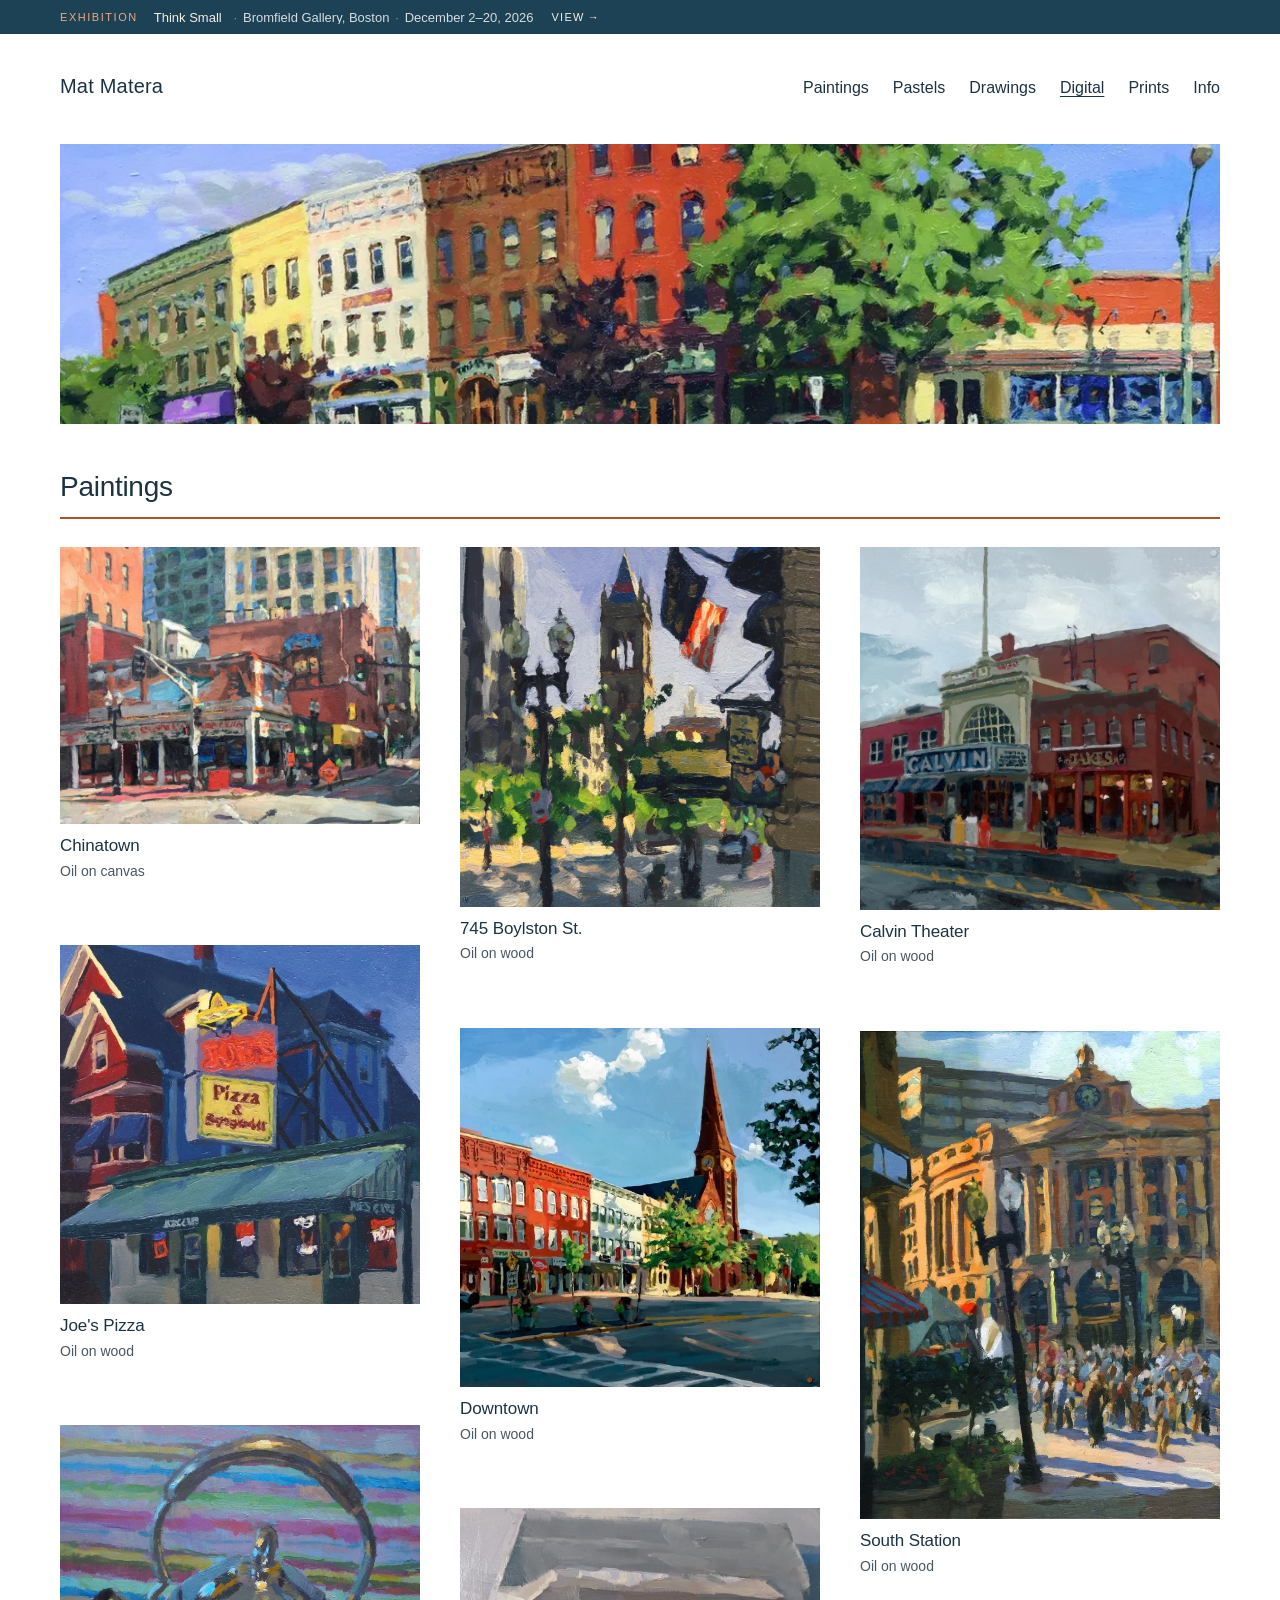
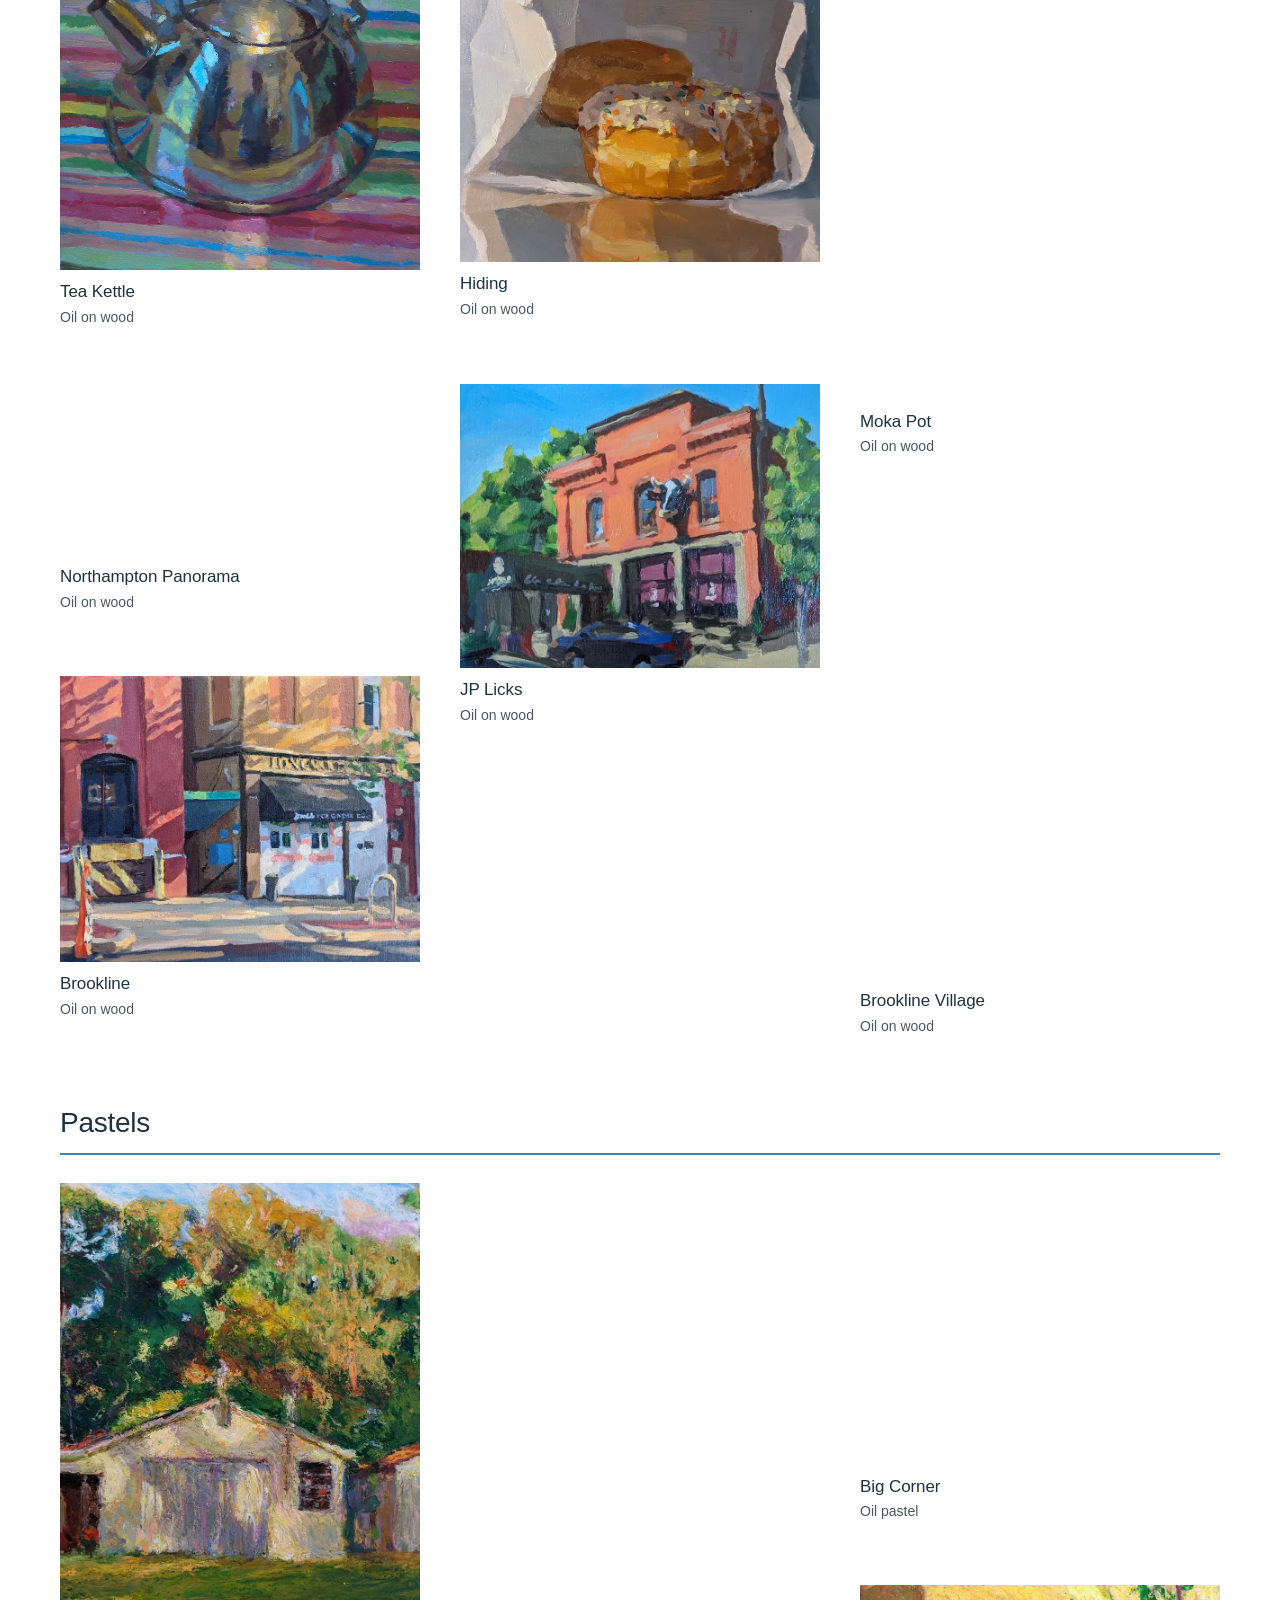
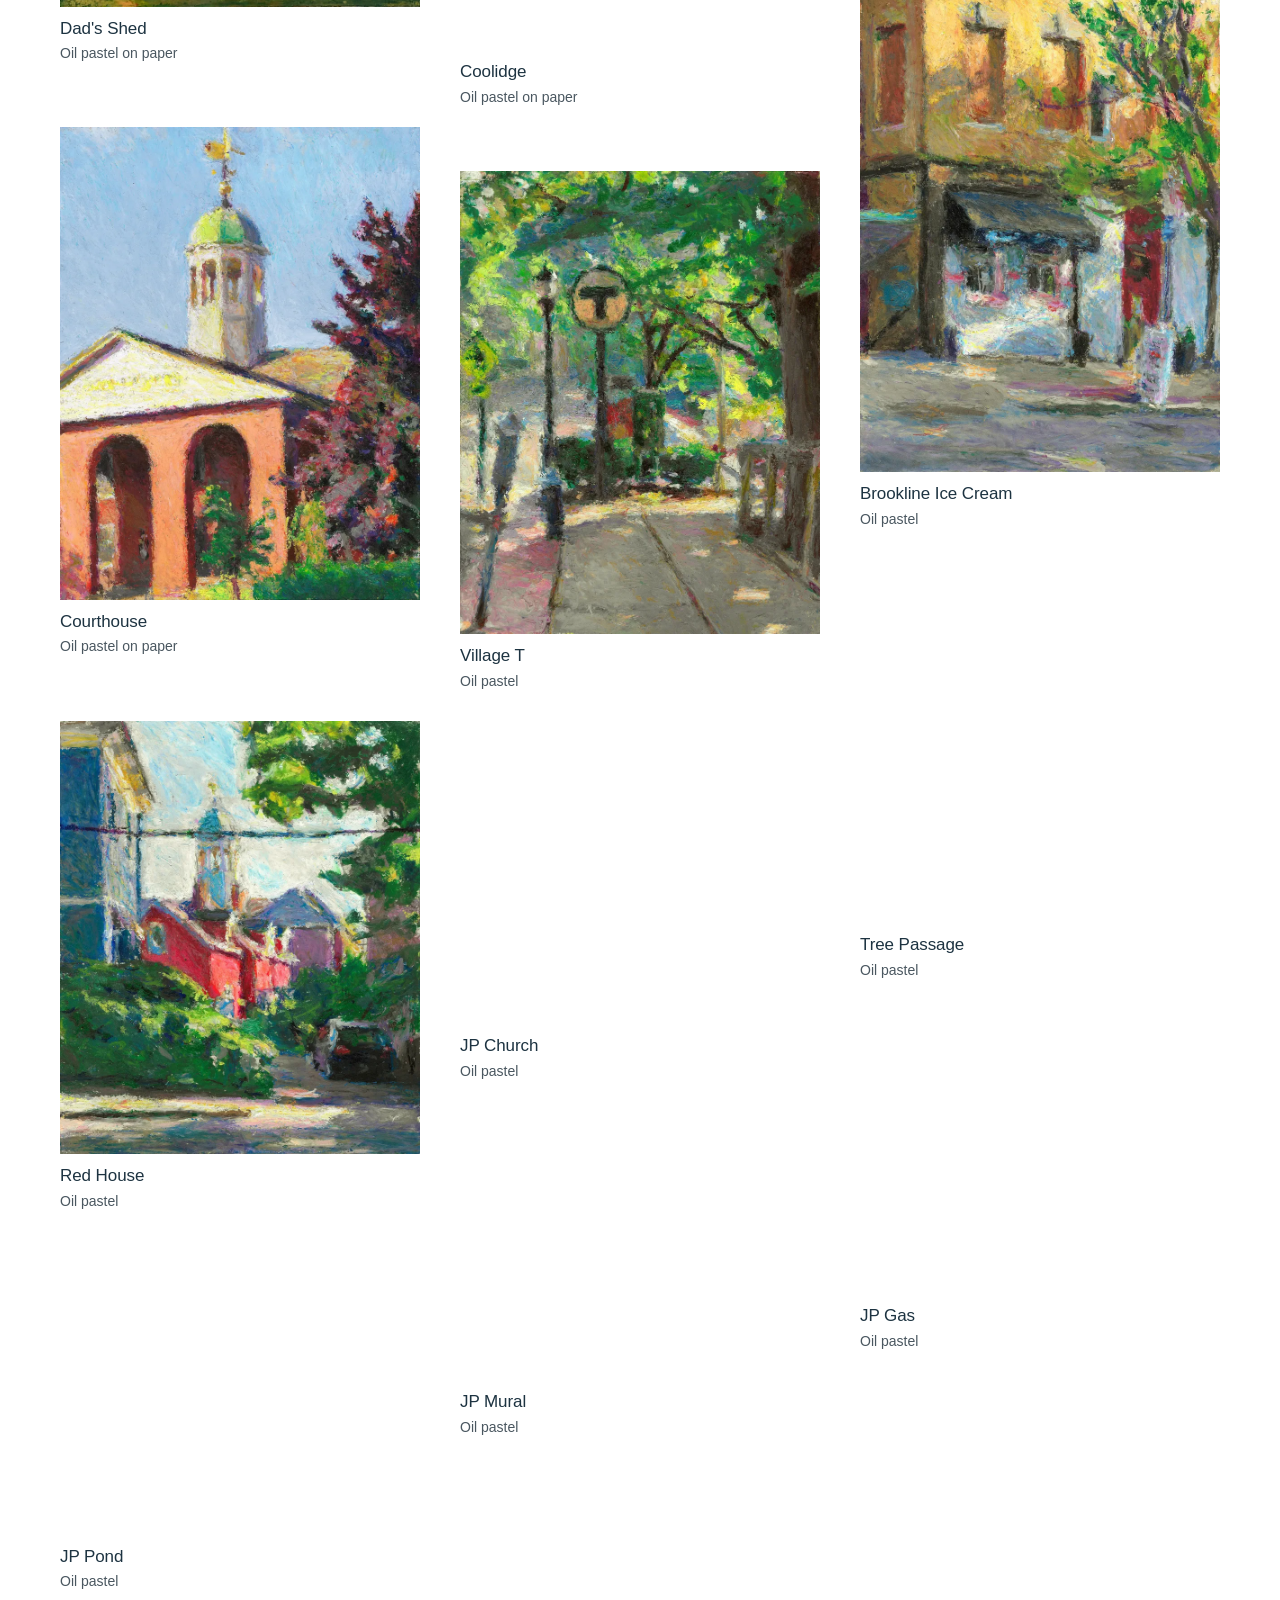
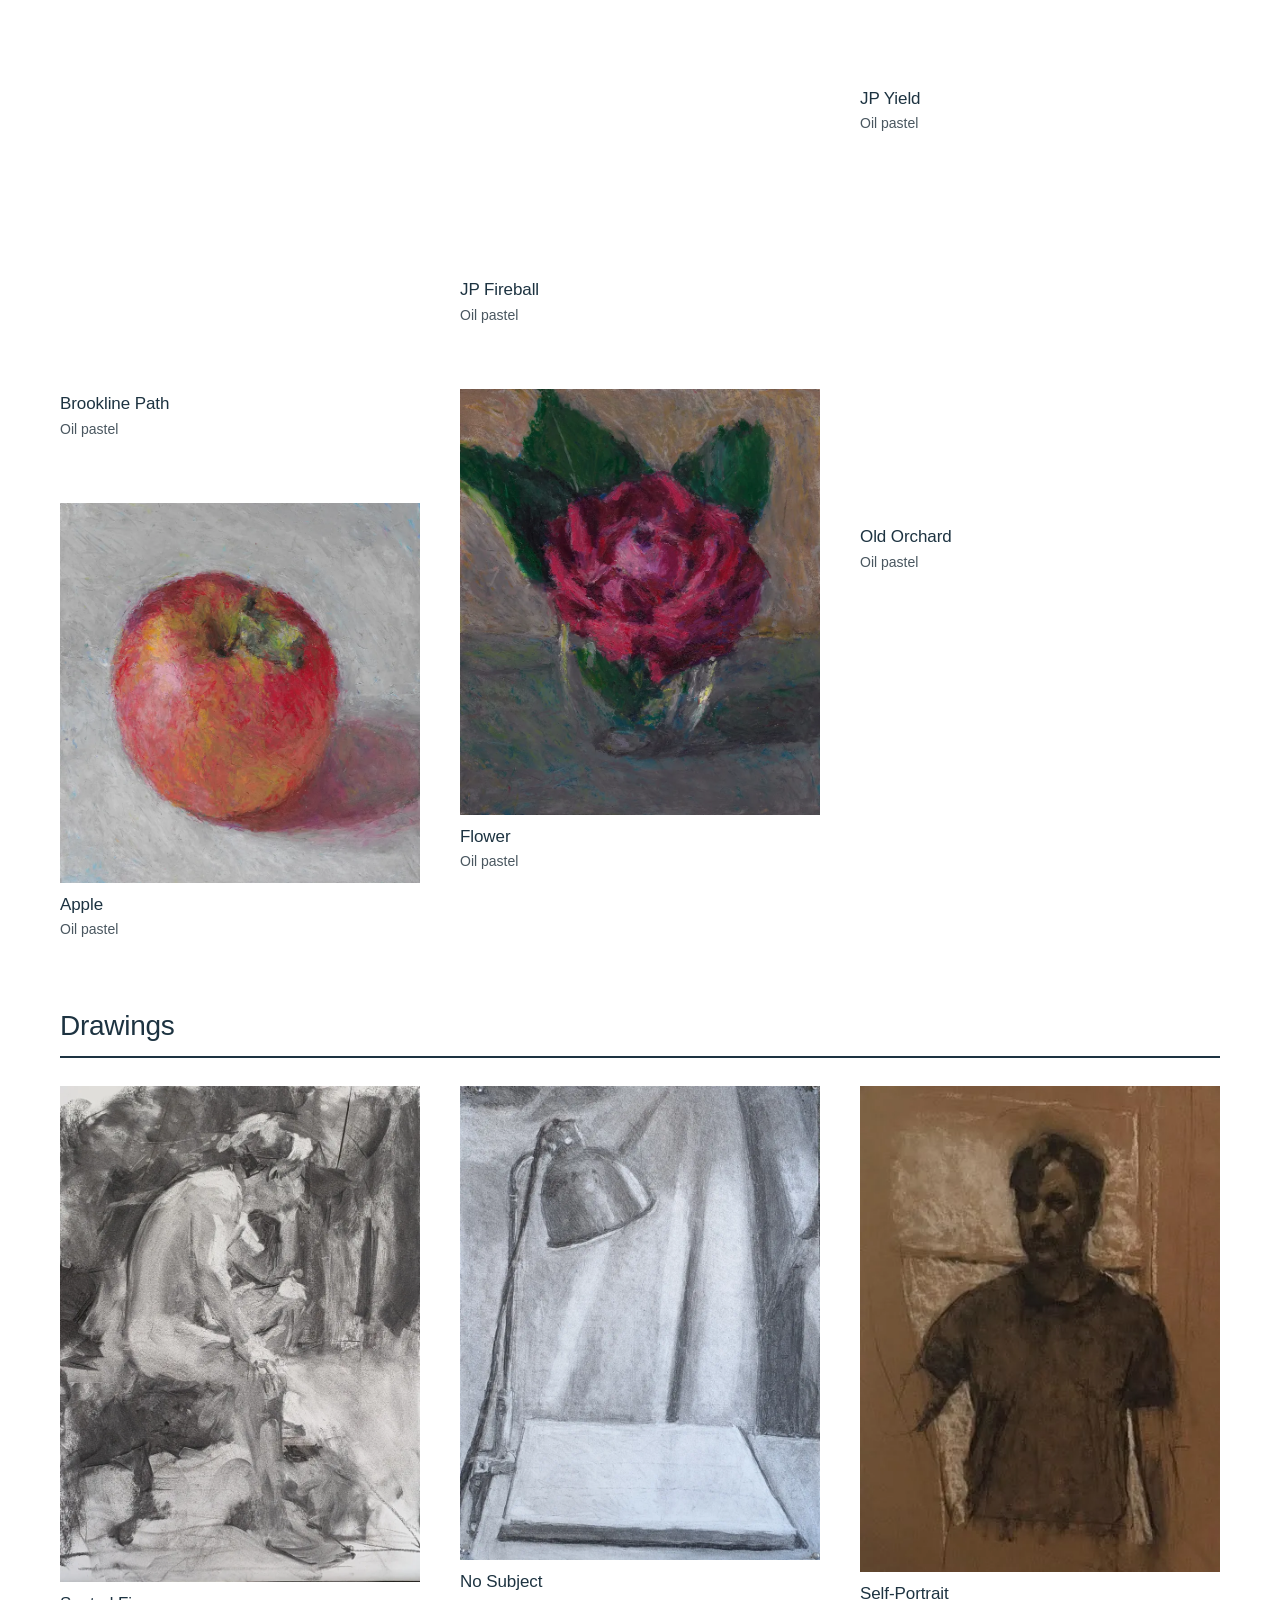
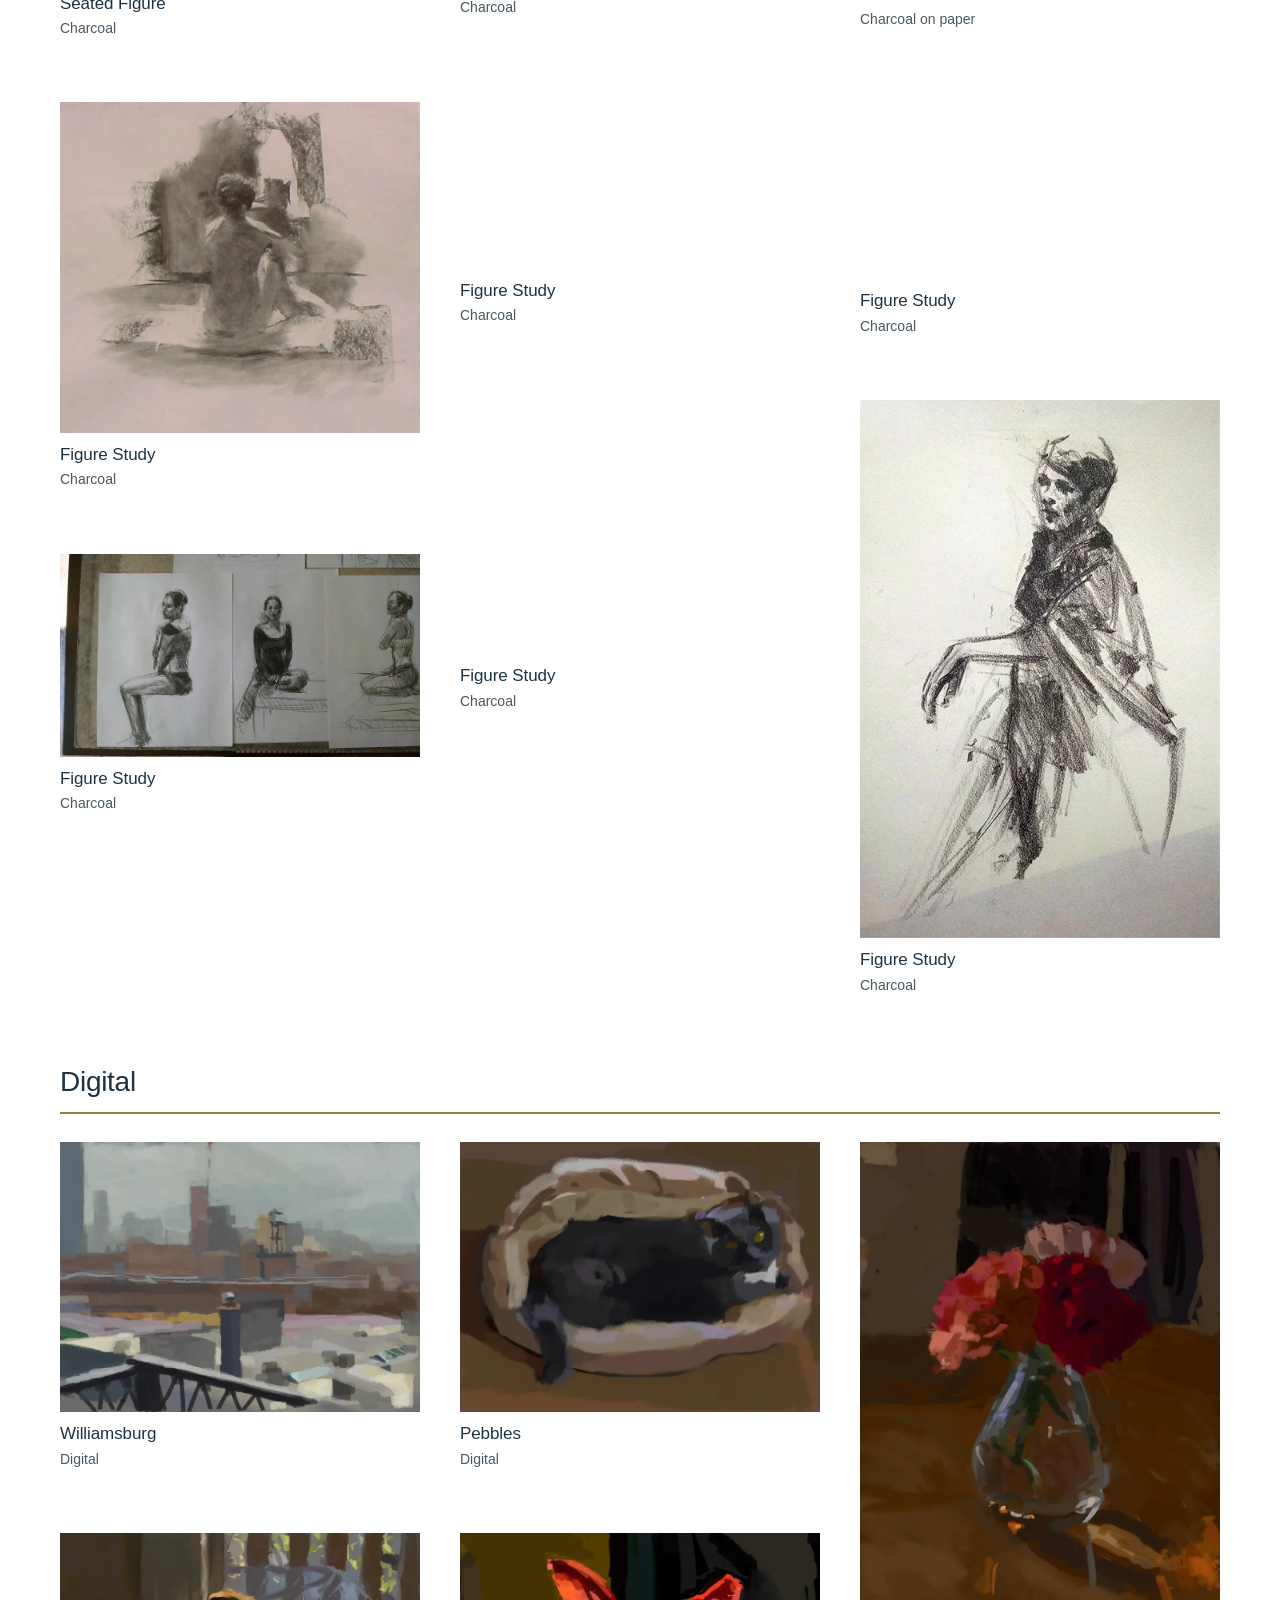
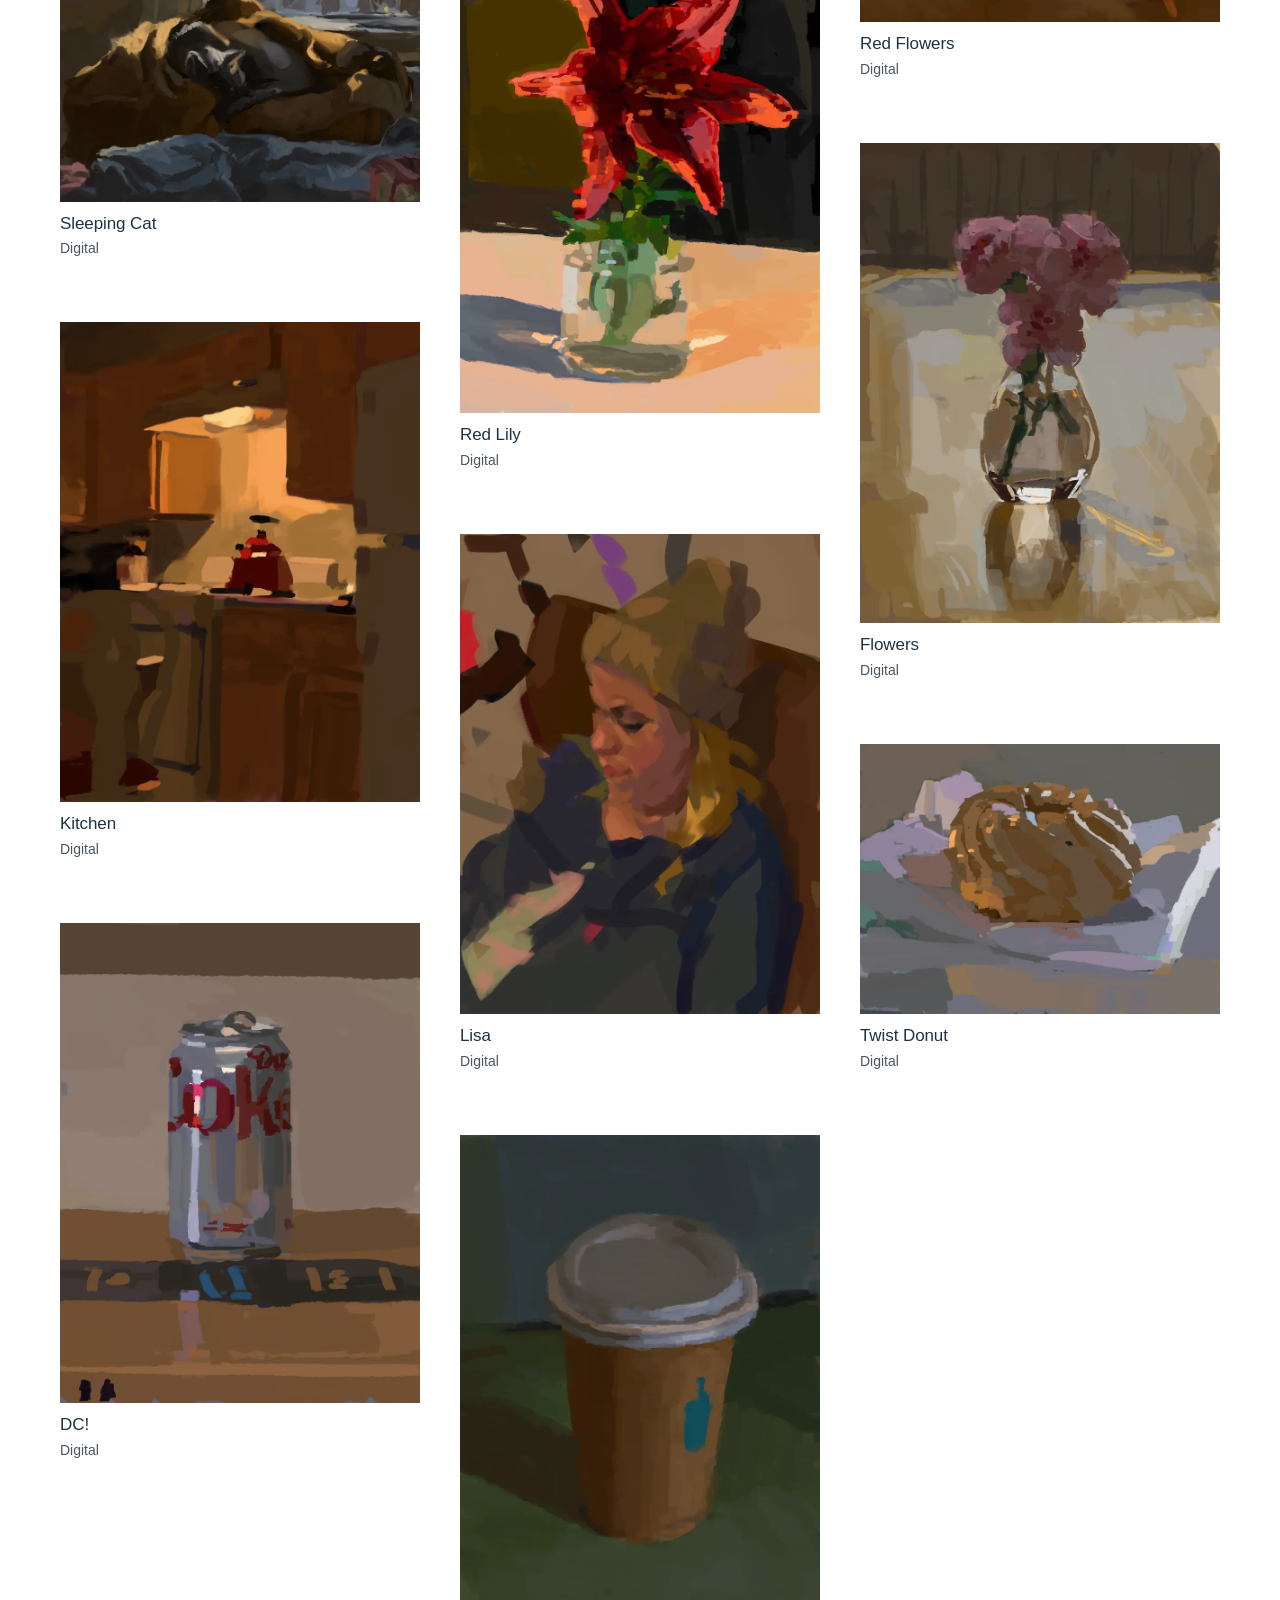
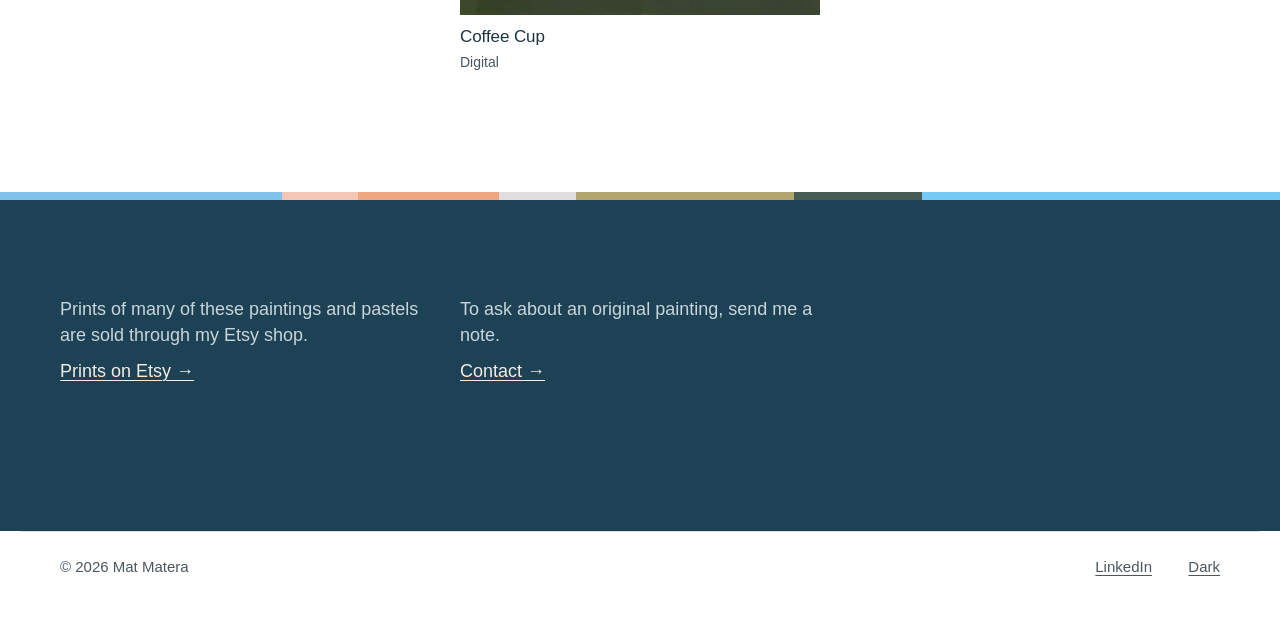
==== commit b3036f2b: "Auto-publish new artwork from Google Drive" ====
--- a/index.html
+++ b/index.html
@@ -19,7 +19,7 @@
 </header>
 <main id="main" data-see-all="20" data-show="6">
 <h1 class="vh">Mat Matera, artwork</h1>
-<div class="hero" aria-hidden="true"><img src="assets/paintings/northampton-panorama-1200.webp" srcset="assets/paintings/northampton-panorama-800.webp 800w, assets/paintings/northampton-panorama-1200.webp 1200w, assets/paintings/northampton-panorama.webp 1600w" sizes="(min-width: 1240px) 1160px, (min-width: 560px) calc(100vw - 80px), 150vw" alt="" width="1600" height="727" fetchpriority="high" decoding="async" draggable="false"></div>
+<div class="hero" aria-hidden="true"><img src="assets/paintings/northampton-panorama-1200.webp" alt="" width="1600" height="727" fetchpriority="high" decoding="async" draggable="false"></div>
 <section class="section" id="oils" aria-labelledby="oils-h">
 <div class="section-head"><h2 id="oils-h">Paintings</h2></div>
 <div class="works">
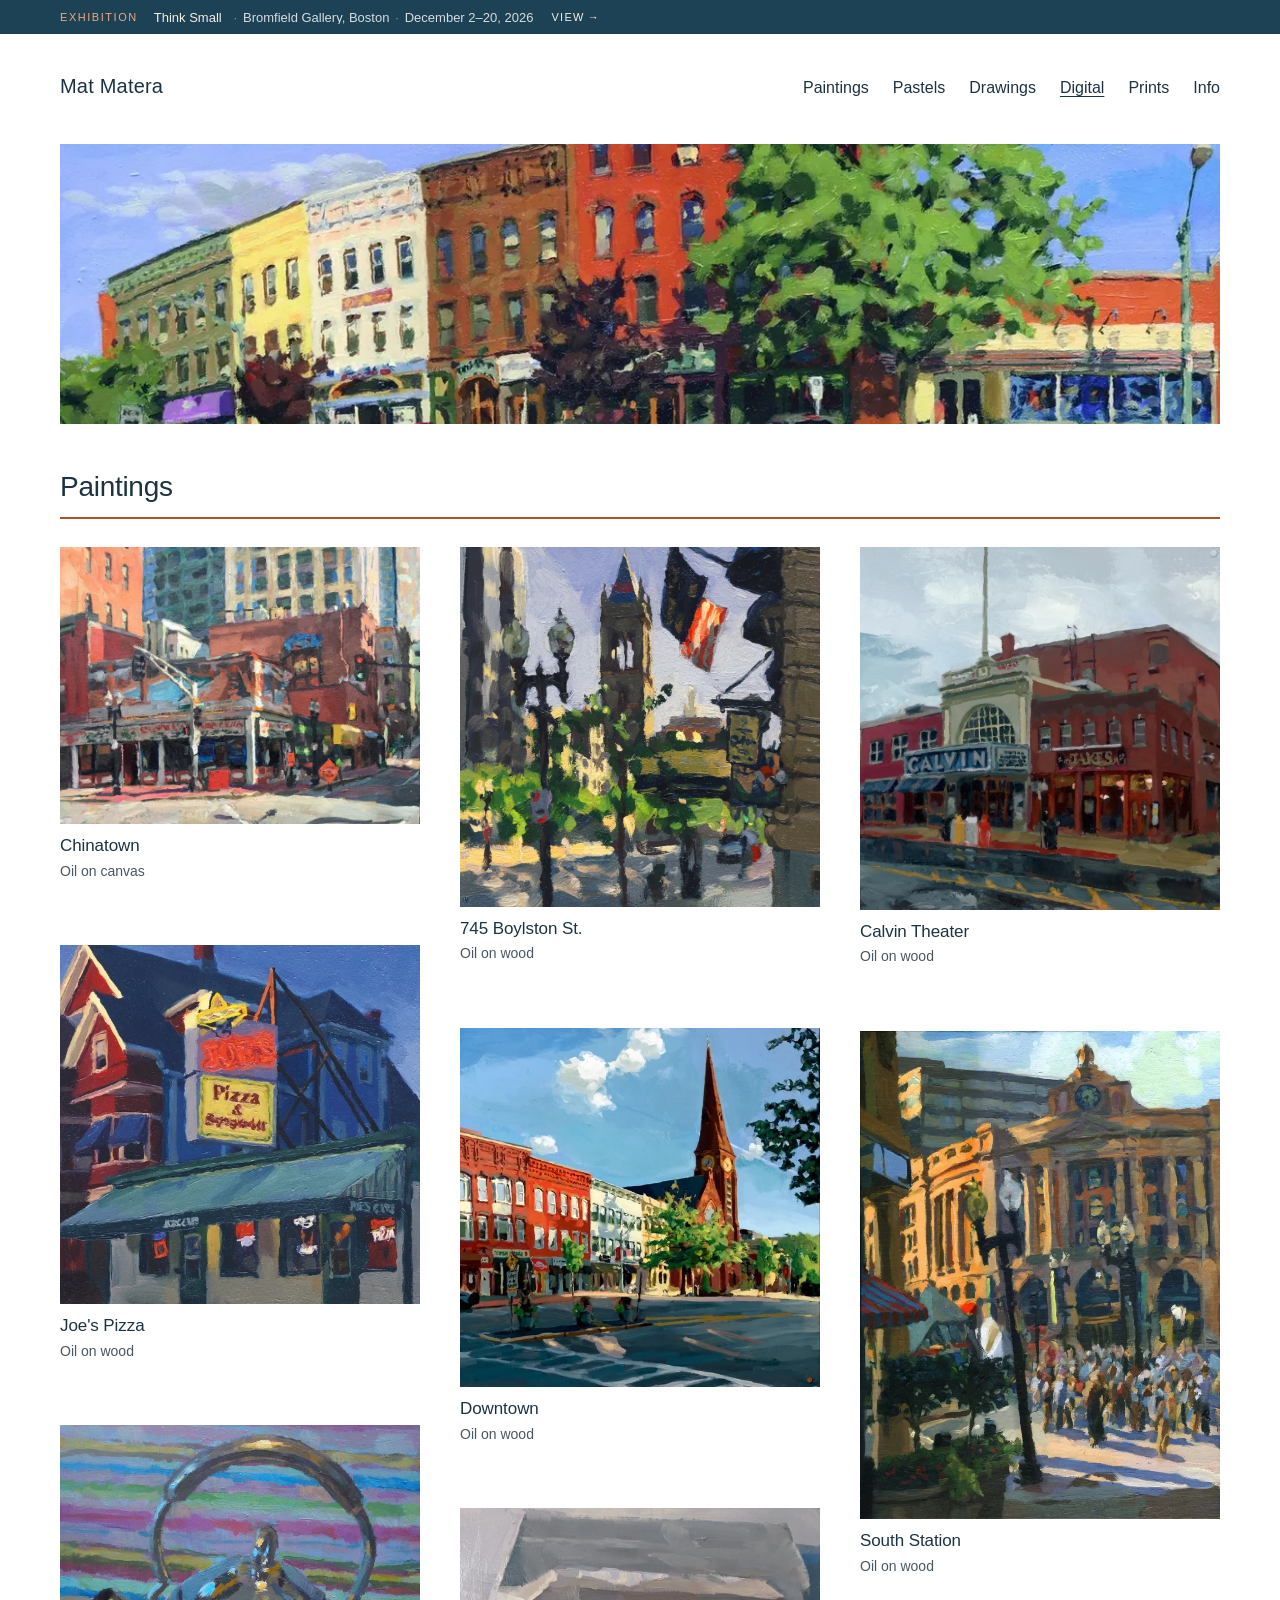
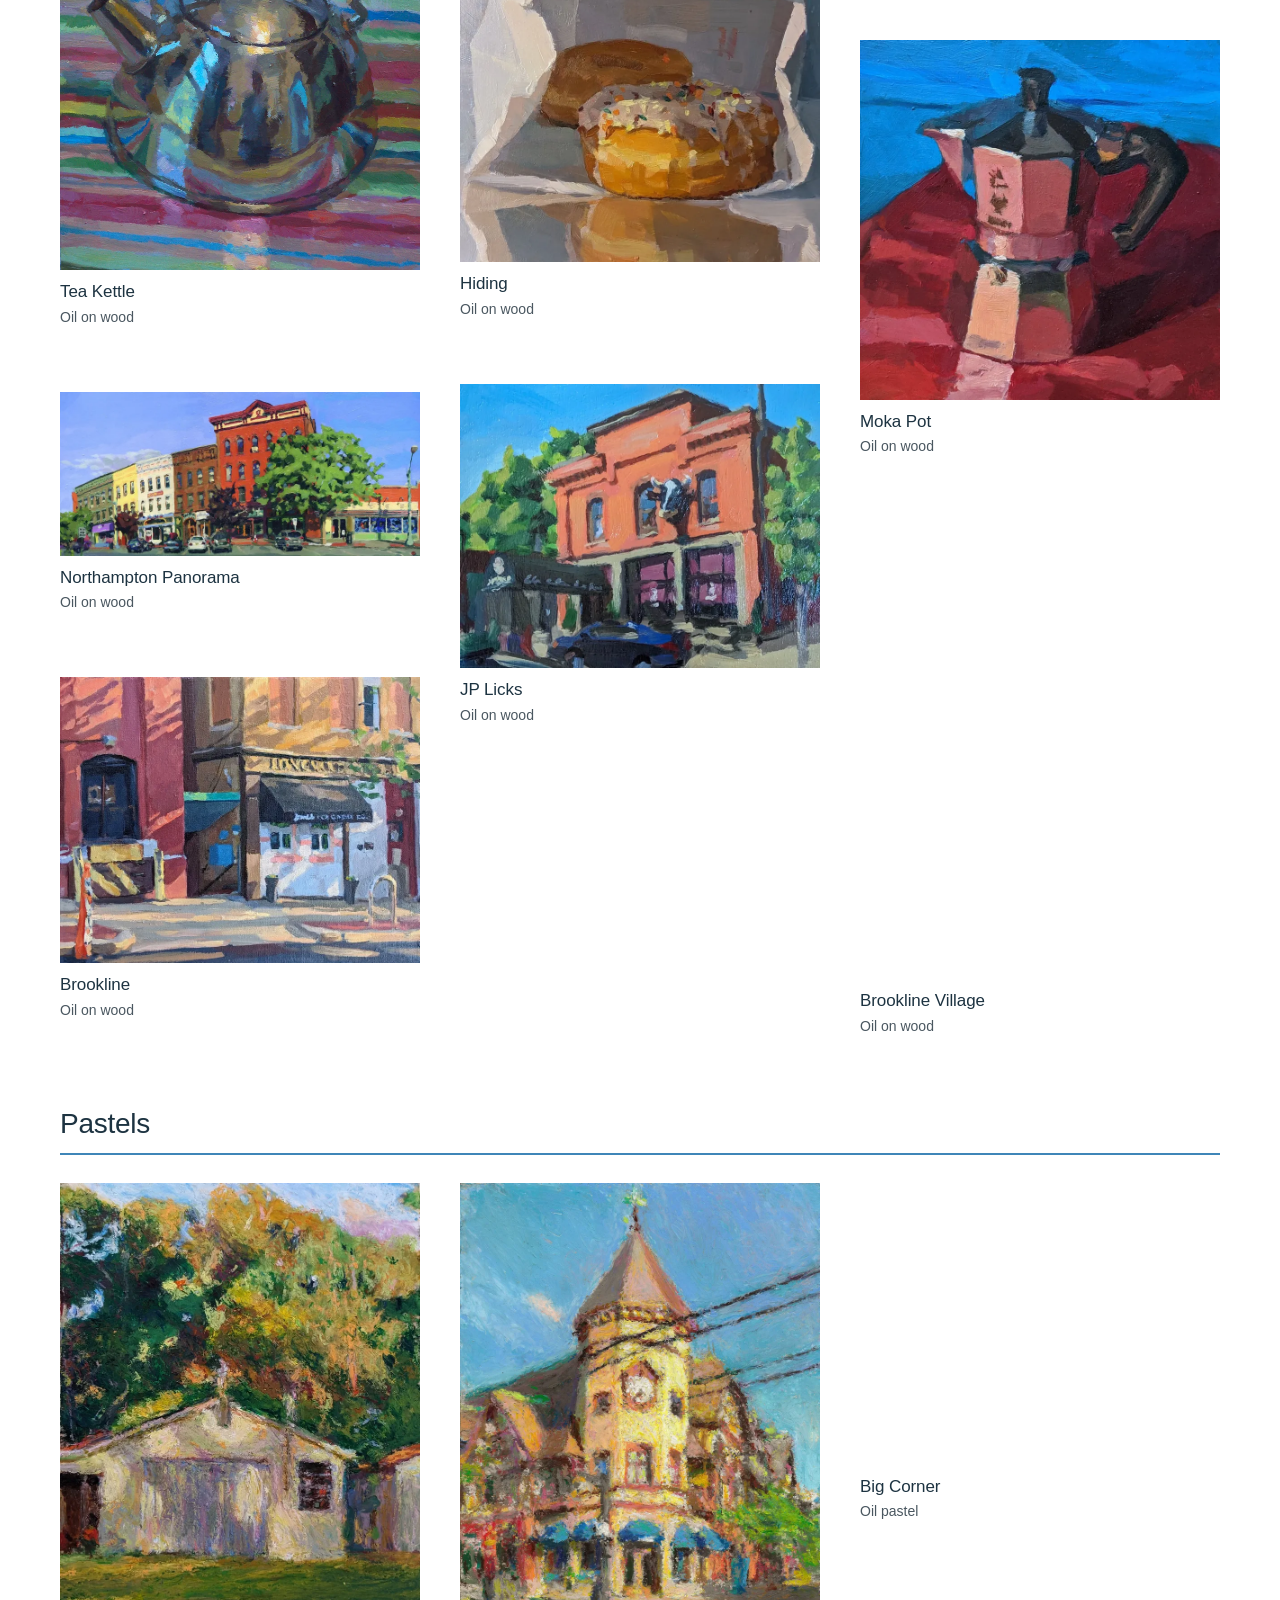
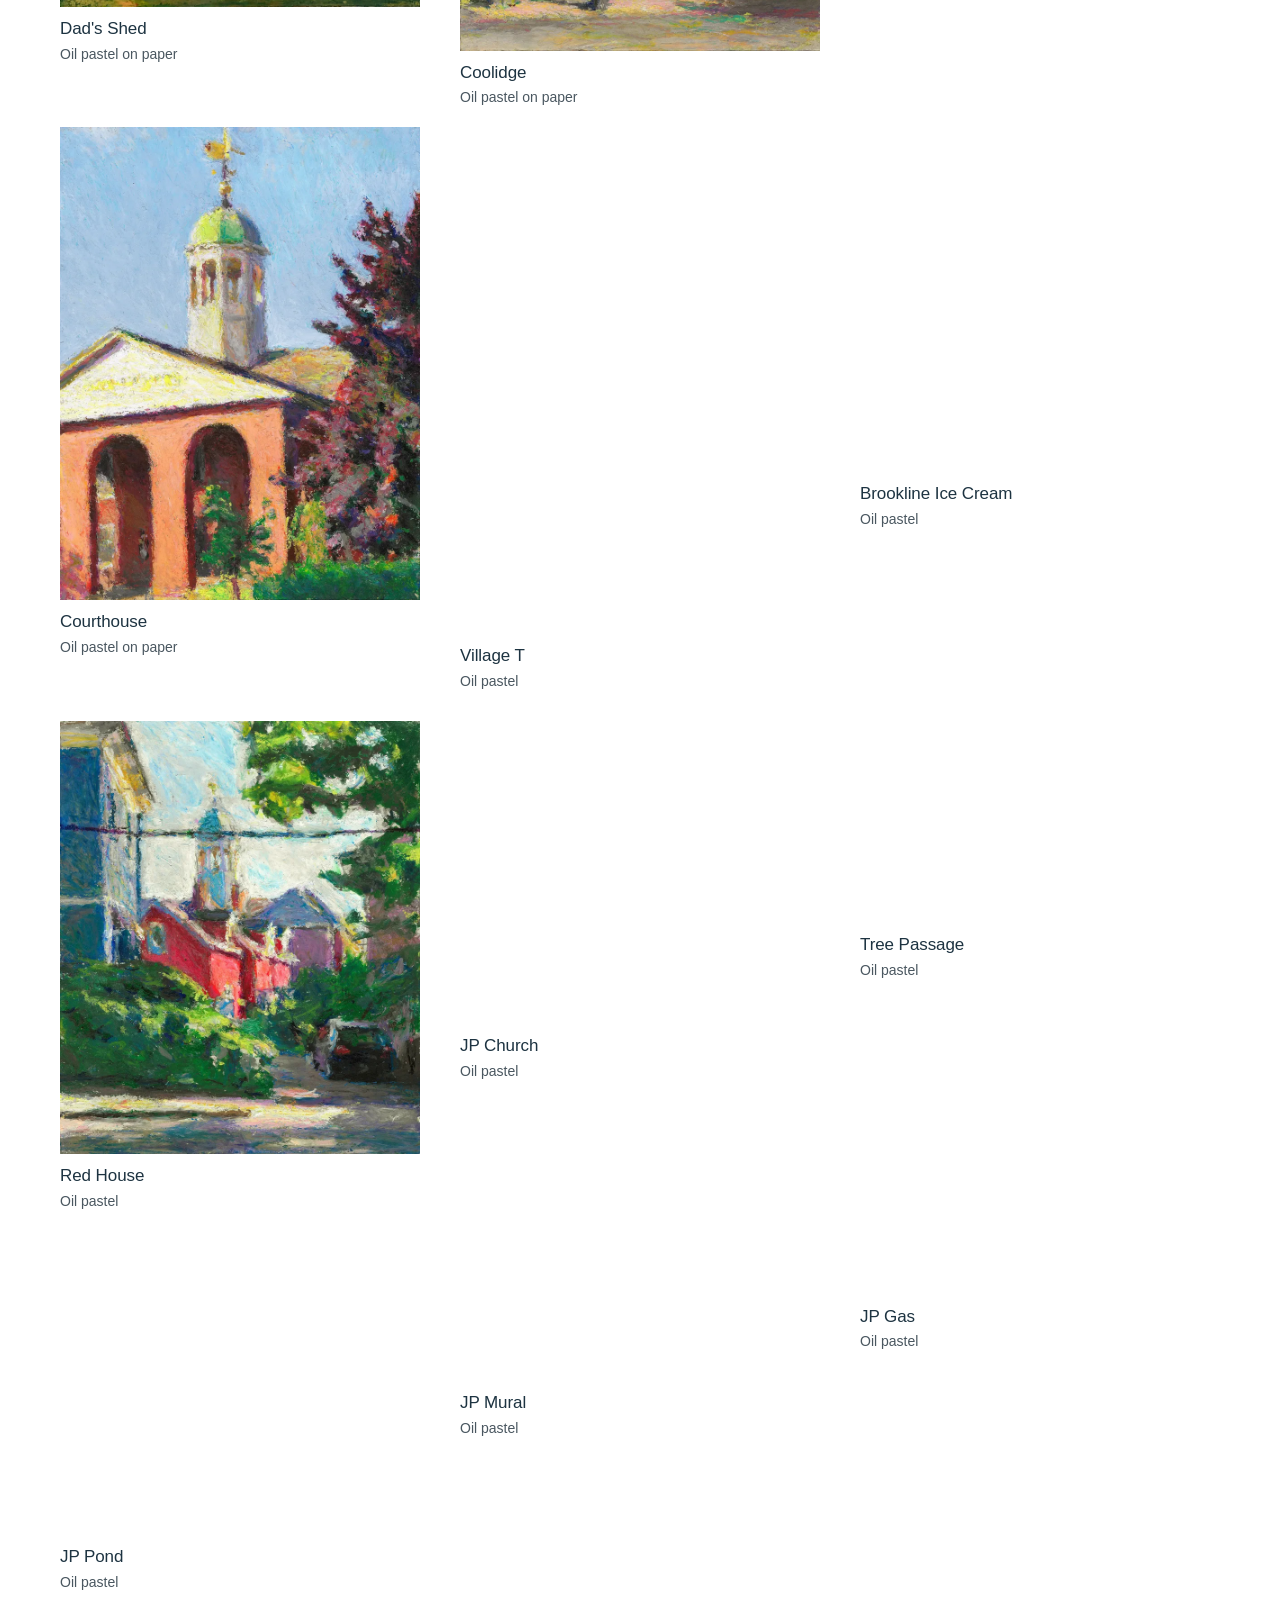
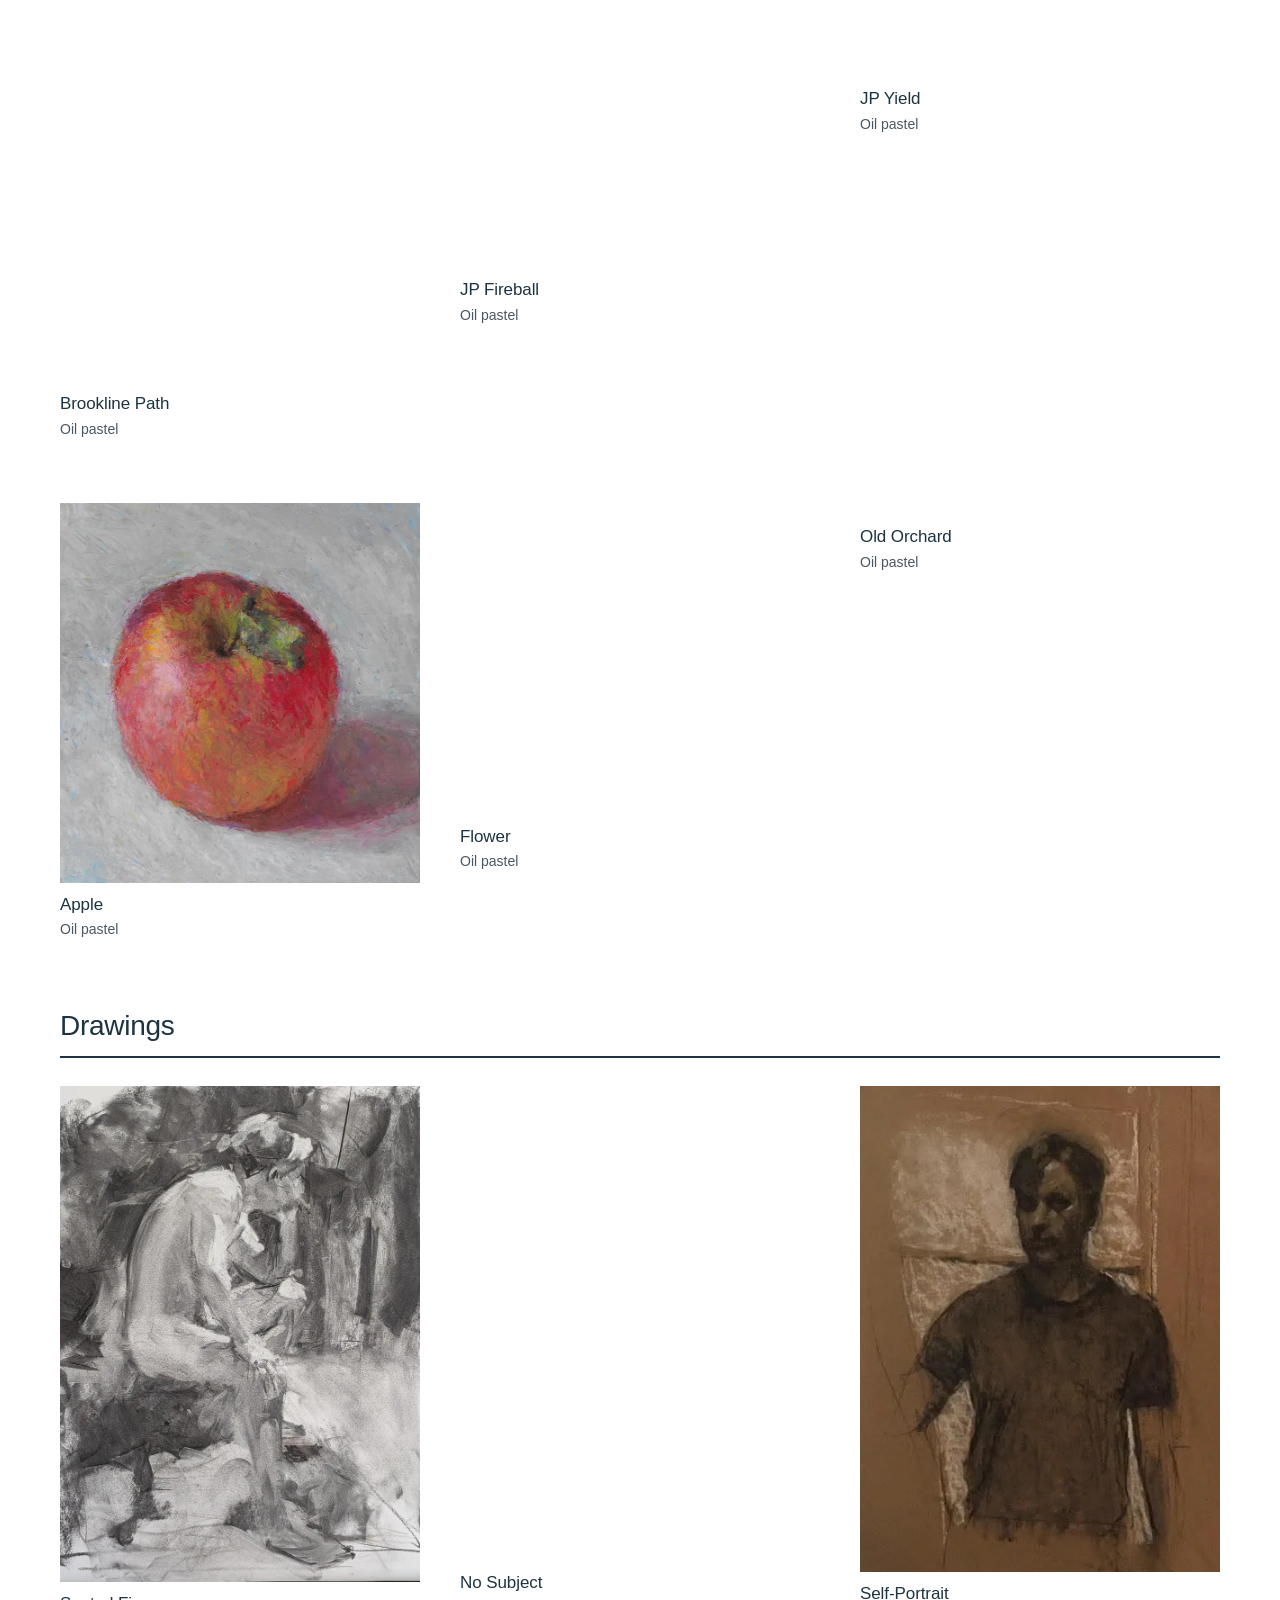
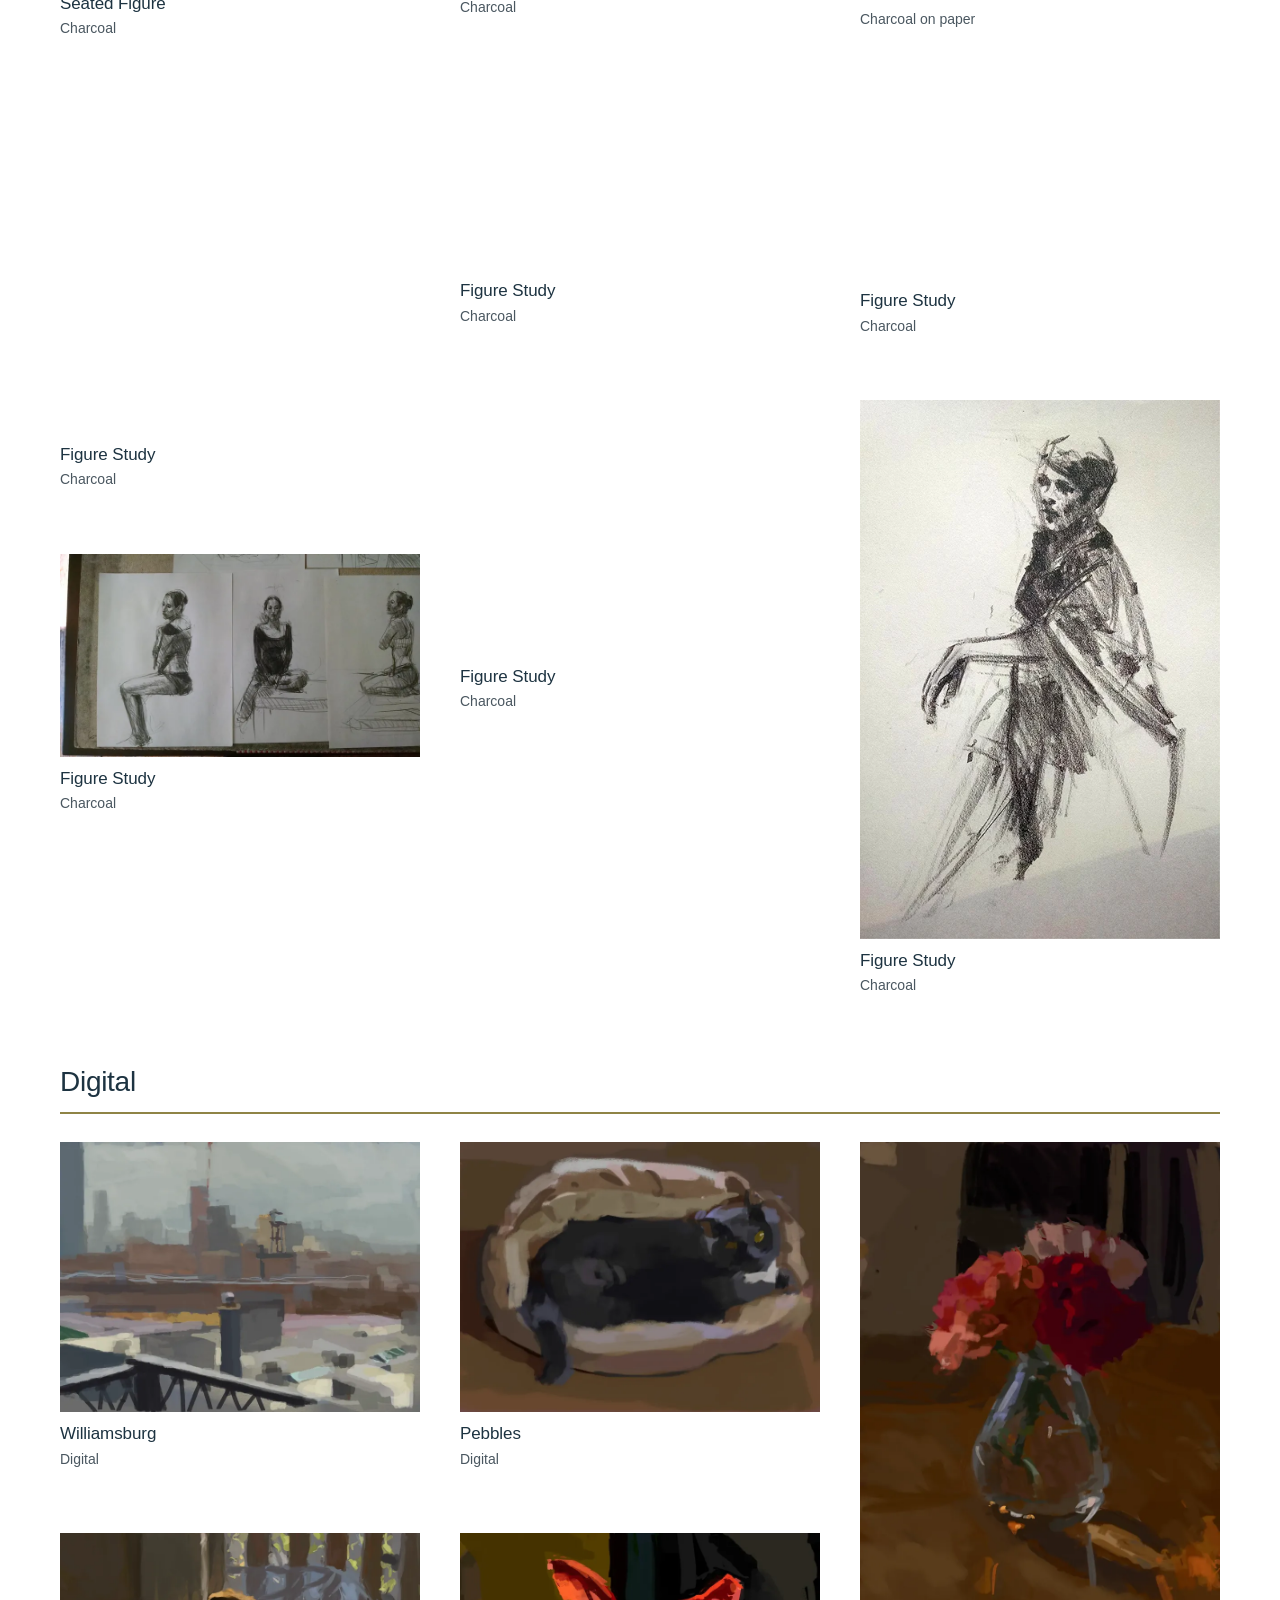
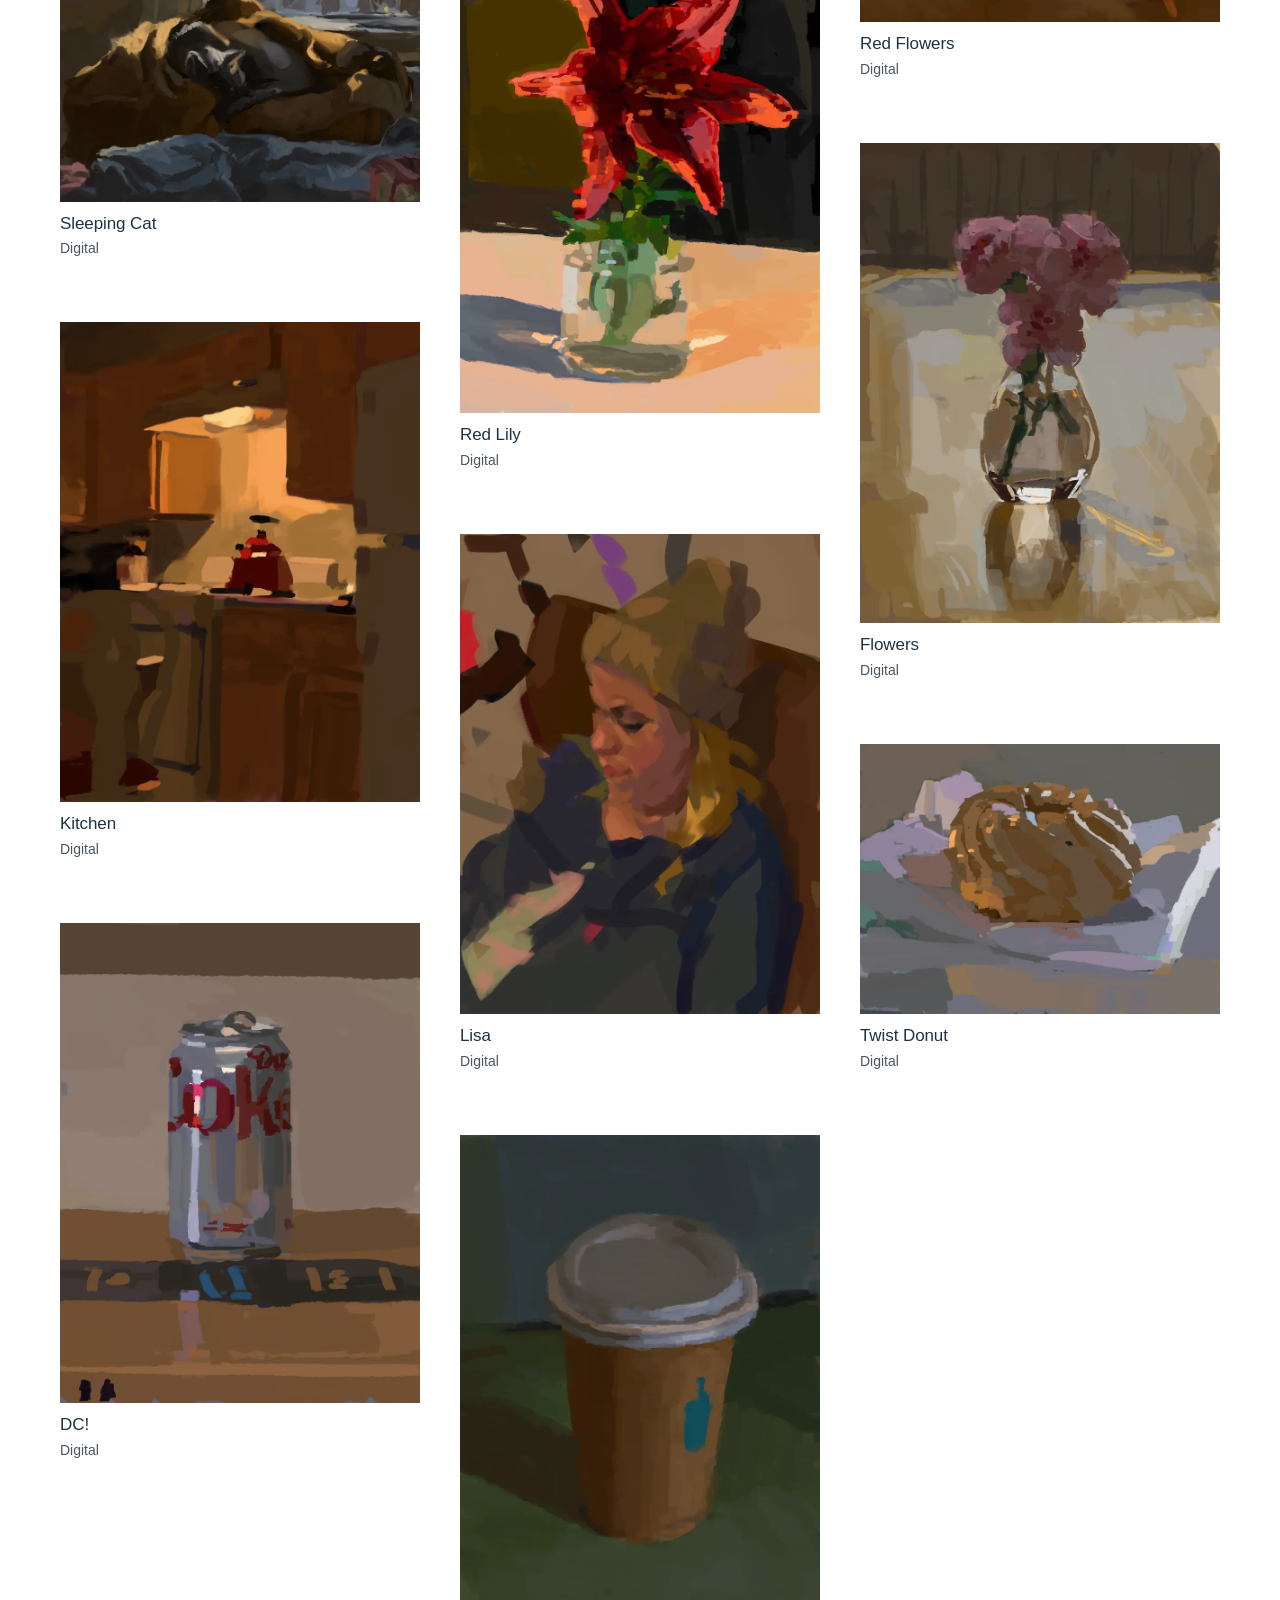
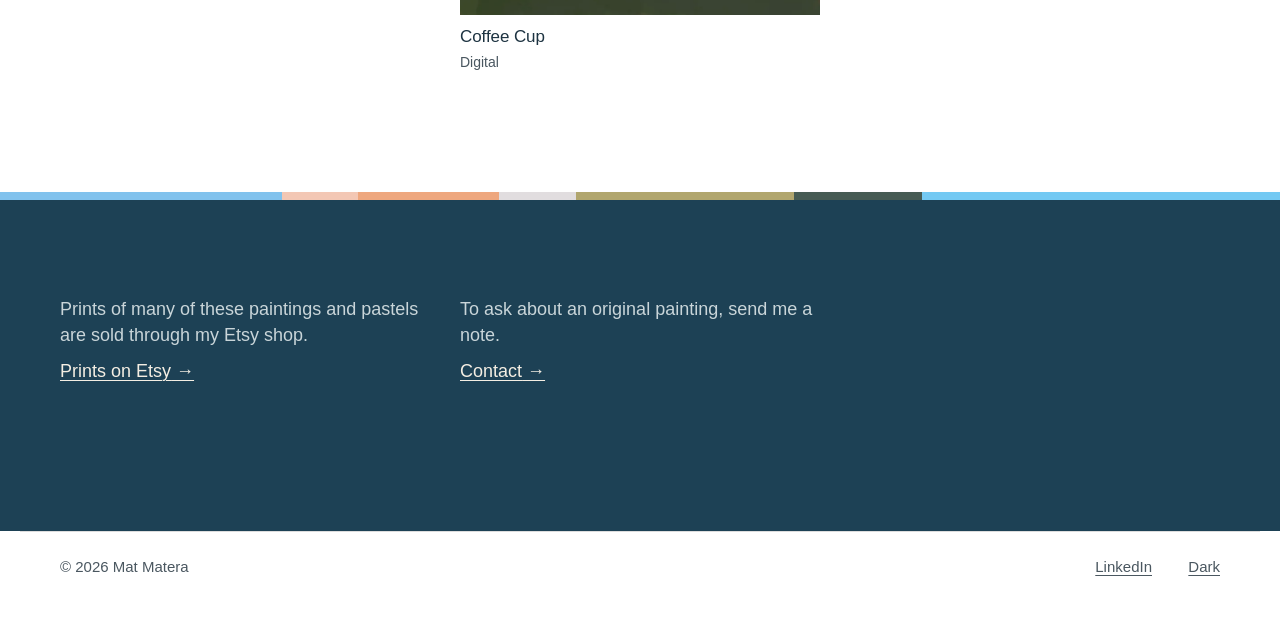
==== commit 9773e4dc: "Large view: share its styles across pages so Info's close X matches the Artwork page Moves the large" ====
--- a/index.html
+++ b/index.html
@@ -7,8 +7,8 @@
 <meta name="description" content="Oil paintings, oil pastels, charcoal drawings and digital paintings by Mat Matera, painted from sight in the Boston area. Originals by inquiry. Prints through Etsy.">
 <meta name="color-scheme" content="light dark">
 <script>document.documentElement.classList.add("js");try{if(!sessionStorage.getItem("show-intro"))document.documentElement.classList.add("show-intro")}catch(e){}try{var t=localStorage.getItem("theme");if(t==="dark"||t==="light")document.documentElement.setAttribute("data-theme",t)}catch(e){}</script>
-<link rel="stylesheet" href="styles.css?v=a48ff6e5">
-<link rel="stylesheet" href="artwork.css?v=feed3bc4">
+<link rel="stylesheet" href="styles.css?v=ca776ca3">
+<link rel="stylesheet" href="artwork.css?v=cc6da298">
 </head>
 <body>
 <a class="skip" href="#main">Skip to content</a>
--- a/styles.css
+++ b/styles.css
@@ -240,3 +240,60 @@
 .leave-stay { min-height: 44px; font: inherit; color: var(--ink); background: none; border: 0; padding: 0; cursor: pointer; text-decoration: underline; text-underline-offset: .2em; }
 .leave-stay:hover { color: var(--grey); }
 .leave-card :focus-visible { outline: 2px solid var(--accent, currentColor); outline-offset: 3px; }
+
+/* ===== Large view, shared by every page that opens works large (moved from artwork.css, Nov 26 2026,
+   so the Info page's Peach Drops view matches the Artwork page exactly). ===== */
+/* Large view: the caption sits right under the picture; Previous / Next are small outlined circles
+   just outside the picture's left and right edges (over its edges when the picture fills the width). */
+.view-inner { display: flex; flex-direction: column; justify-content: center; gap: 0; padding: 0 var(--pad) 10px; }
+.view-main { flex: 1 1 auto; }
+.view-inner.fit .view-main { flex: 0 0 auto; height: var(--fit-h); }
+.view-cap { flex: none; display: flex; flex-wrap: wrap; justify-content: flex-start; align-items: baseline; gap: 2px 20px; padding: 10px 0 0; width: min(100%, var(--fit-w, 100%)); margin: 0 auto; }
+.view-cap > p:first-child { flex: 0 1 auto; min-width: 0; }
+.view-cap .view-count { margin-left: auto; }
+.view-links { gap: 0 20px; }
+.view-links a { padding: 6px 0; }
+.view-links[hidden], .view-links a[hidden] { display: none; }
+@media (max-width: 699px) {
+  .view-cap { gap: 0 16px; padding-top: 8px; }
+  .view-cap > p:first-child { flex: 1 0 100%; }
+}
+.view-step, .view-close {
+  width: 40px; height: 40px; margin: -20px 0 0; border-radius: 50%;
+  border: 1px solid color-mix(in srgb, currentColor 45%, transparent);
+  background: color-mix(in srgb, var(--view-bg) 55%, transparent);
+  transition: background-color .15s ease, border-color .15s ease;
+}
+.view-step svg { width: 10px; height: 18px; stroke-width: 1.75; }
+.view-step:hover svg { stroke-width: 1.75; }
+.view-step:hover, .view-close:hover { border-color: currentColor; background: color-mix(in srgb, var(--view-bg) 80%, transparent); }
+.view-step.prev { left: max(10px, calc(50% - var(--fit-w, 100vw) / 2 - 56px)); }
+.view-step.next { right: max(10px, calc(50% - var(--fit-w, 100vw) / 2 - 56px)); }
+.view-close { top: 12px; right: 12px; width: 36px; height: 36px; margin: 0; }
+@media (min-width: 800px) { .view-close { top: 16px; right: 24px; } }
+.view-close svg { width: 14px; height: 14px; stroke-width: 1.5; }
+.view-step.tone-light, .view-close.tone-light { background: rgba(17, 29, 36, .34); }
+.view-step.tone-dark, .view-close.tone-dark { background: rgba(244, 238, 227, .5); }
+.view-step.tone-light:hover, .view-close.tone-light:hover { background: rgba(17, 29, 36, .55); }
+.view-step.tone-dark:hover, .view-close.tone-dark:hover { background: rgba(244, 238, 227, .75); }
+/* Large view, breathing room (Nov 2026): the fitted picture starts 28px below the top edge (24px on phones).
+   Zoomed in, the picture may spread past its box to the screen edges, under the caption and controls. */
+dialog.view { overflow: hidden; }
+.view-inner { padding-top: 28px; }
+@media (max-width: 699px) { .view-inner { padding-top: 24px; } }
+.view-stage.zoomed { overflow: visible; }
+/* Close stays visible on hover: the old filled-circle hover turned the X the same color as the wall.
+   Hover now only darkens the round backing and firms up its outline; the X keeps its own color. */
+dialog.view .view-close:hover path, dialog.view .view-close:focus-visible path { stroke: currentColor; }
+dialog.view .view-close:hover circle { fill: none; }
+dialog.view .view-close:hover svg { stroke-width: 2; }
+/* Large view controls never cut off (Nov 2026). Previous / Next sit fully outside the picture when there is
+   room beside it, otherwise fully inside its edge, never straddling it (site.js sets --step-x). On phones the
+   close button has its own strip above the picture, so its circle never overlaps the picture's top edge.
+   Screen insets (notches, rounded corners) are respected. */
+.view-step.prev { left: calc(var(--step-x, 12px) + env(safe-area-inset-left, 0px)); }
+.view-step.next { right: calc(var(--step-x, 12px) + env(safe-area-inset-right, 0px)); }
+.view-close { top: calc(12px + env(safe-area-inset-top, 0px)); right: calc(12px + env(safe-area-inset-right, 0px)); }
+@media (min-width: 800px) { .view-close { top: calc(16px + env(safe-area-inset-top, 0px)); right: calc(24px + env(safe-area-inset-right, 0px)); } }
+@media (max-width: 699px), (max-width: 1099px) and (orientation: portrait) { .view-inner { padding-top: calc(60px + env(safe-area-inset-top, 0px)); padding-bottom: calc(10px + env(safe-area-inset-bottom, 0px)); } }
+.view-main { overflow: visible; }
--- a/artwork.css
+++ b/artwork.css
@@ -235,67 +235,13 @@
   .works > .work:nth-child(3n+2):last-child { grid-column: 4 / span 2; }
 }
 
-/* Large view: the caption sits right under the picture; Previous / Next are small outlined circles
-   just outside the picture's left and right edges (over its edges when the picture fills the width). */
-.view-inner { display: flex; flex-direction: column; justify-content: center; gap: 0; padding: 0 var(--pad) 10px; }
-.view-main { flex: 1 1 auto; }
-.view-inner.fit .view-main { flex: 0 0 auto; height: var(--fit-h); }
-.view-cap { flex: none; display: flex; flex-wrap: wrap; justify-content: flex-start; align-items: baseline; gap: 2px 20px; padding: 10px 0 0; width: min(100%, var(--fit-w, 100%)); margin: 0 auto; }
-.view-cap > p:first-child { flex: 0 1 auto; min-width: 0; }
-.view-cap .view-count { margin-left: auto; }
-.view-links { gap: 0 20px; }
-.view-links a { padding: 6px 0; }
-.view-links[hidden], .view-links a[hidden] { display: none; }
-@media (max-width: 699px) {
-  .view-cap { gap: 0 16px; padding-top: 8px; }
-  .view-cap > p:first-child { flex: 1 0 100%; }
-}
-.view-step, .view-close {
-  width: 40px; height: 40px; margin: -20px 0 0; border-radius: 50%;
-  border: 1px solid color-mix(in srgb, currentColor 45%, transparent);
-  background: color-mix(in srgb, var(--view-bg) 55%, transparent);
-  transition: background-color .15s ease, border-color .15s ease;
-}
-.view-step svg { width: 10px; height: 18px; stroke-width: 1.75; }
-.view-step:hover svg { stroke-width: 1.75; }
-.view-step:hover, .view-close:hover { border-color: currentColor; background: color-mix(in srgb, var(--view-bg) 80%, transparent); }
-.view-step.prev { left: max(10px, calc(50% - var(--fit-w, 100vw) / 2 - 56px)); }
-.view-step.next { right: max(10px, calc(50% - var(--fit-w, 100vw) / 2 - 56px)); }
-.view-close { top: 12px; right: 12px; width: 36px; height: 36px; margin: 0; }
-@media (min-width: 800px) { .view-close { top: 16px; right: 24px; } }
-.view-close svg { width: 14px; height: 14px; stroke-width: 1.5; }
-.view-step.tone-light, .view-close.tone-light { background: rgba(17, 29, 36, .34); }
-.view-step.tone-dark, .view-close.tone-dark { background: rgba(244, 238, 227, .5); }
-.view-step.tone-light:hover, .view-close.tone-light:hover { background: rgba(17, 29, 36, .55); }
-.view-step.tone-dark:hover, .view-close.tone-dark:hover { background: rgba(244, 238, 227, .75); }
 
 /* Masonry comparison version (site.js): each column runs straight down; works keep their order and
    proportions, captions stay under their pictures. Without JavaScript the structured grid is used. */
 .works.masonry { display: block; position: relative; }
 .works.masonry > .work { position: absolute; top: 0; left: 0; }
 .works.masonry > .work[hidden] { display: none; }
-/* Large view, breathing room (Nov 2026): the fitted picture starts 28px below the top edge (24px on phones).
-   Zoomed in, the picture may spread past its box to the screen edges, under the caption and controls. */
-dialog.view { overflow: hidden; }
-.view-inner { padding-top: 28px; }
-@media (max-width: 699px) { .view-inner { padding-top: 24px; } }
-.view-stage.zoomed { overflow: visible; }
-/* Close stays visible on hover: the old filled-circle hover turned the X the same color as the wall.
-   Hover now only darkens the round backing and firms up its outline; the X keeps its own color. */
-dialog.view .view-close:hover path, dialog.view .view-close:focus-visible path { stroke: currentColor; }
-dialog.view .view-close:hover circle { fill: none; }
-dialog.view .view-close:hover svg { stroke-width: 2; }
-
-/* Large view controls never cut off (Nov 2026). Previous / Next sit fully outside the picture when there is
-   room beside it, otherwise fully inside its edge, never straddling it (site.js sets --step-x). On phones the
-   close button has its own strip above the picture, so its circle never overlaps the picture's top edge.
-   Screen insets (notches, rounded corners) are respected. */
-.view-step.prev { left: calc(var(--step-x, 12px) + env(safe-area-inset-left, 0px)); }
-.view-step.next { right: calc(var(--step-x, 12px) + env(safe-area-inset-right, 0px)); }
-.view-close { top: calc(12px + env(safe-area-inset-top, 0px)); right: calc(12px + env(safe-area-inset-right, 0px)); }
-@media (min-width: 800px) { .view-close { top: calc(16px + env(safe-area-inset-top, 0px)); right: calc(24px + env(safe-area-inset-right, 0px)); } }
-@media (max-width: 699px), (max-width: 1099px) and (orientation: portrait) { .view-inner { padding-top: calc(60px + env(safe-area-inset-top, 0px)); padding-bottom: calc(10px + env(safe-area-inset-bottom, 0px)); } }
-.view-main { overflow: visible; }
+
 
 /* Section links land on the section's heading, not on the empty space above it, so the end of the previous
    section (a caption line) isn't left showing under the bar. Each section's own top padding is cancelled
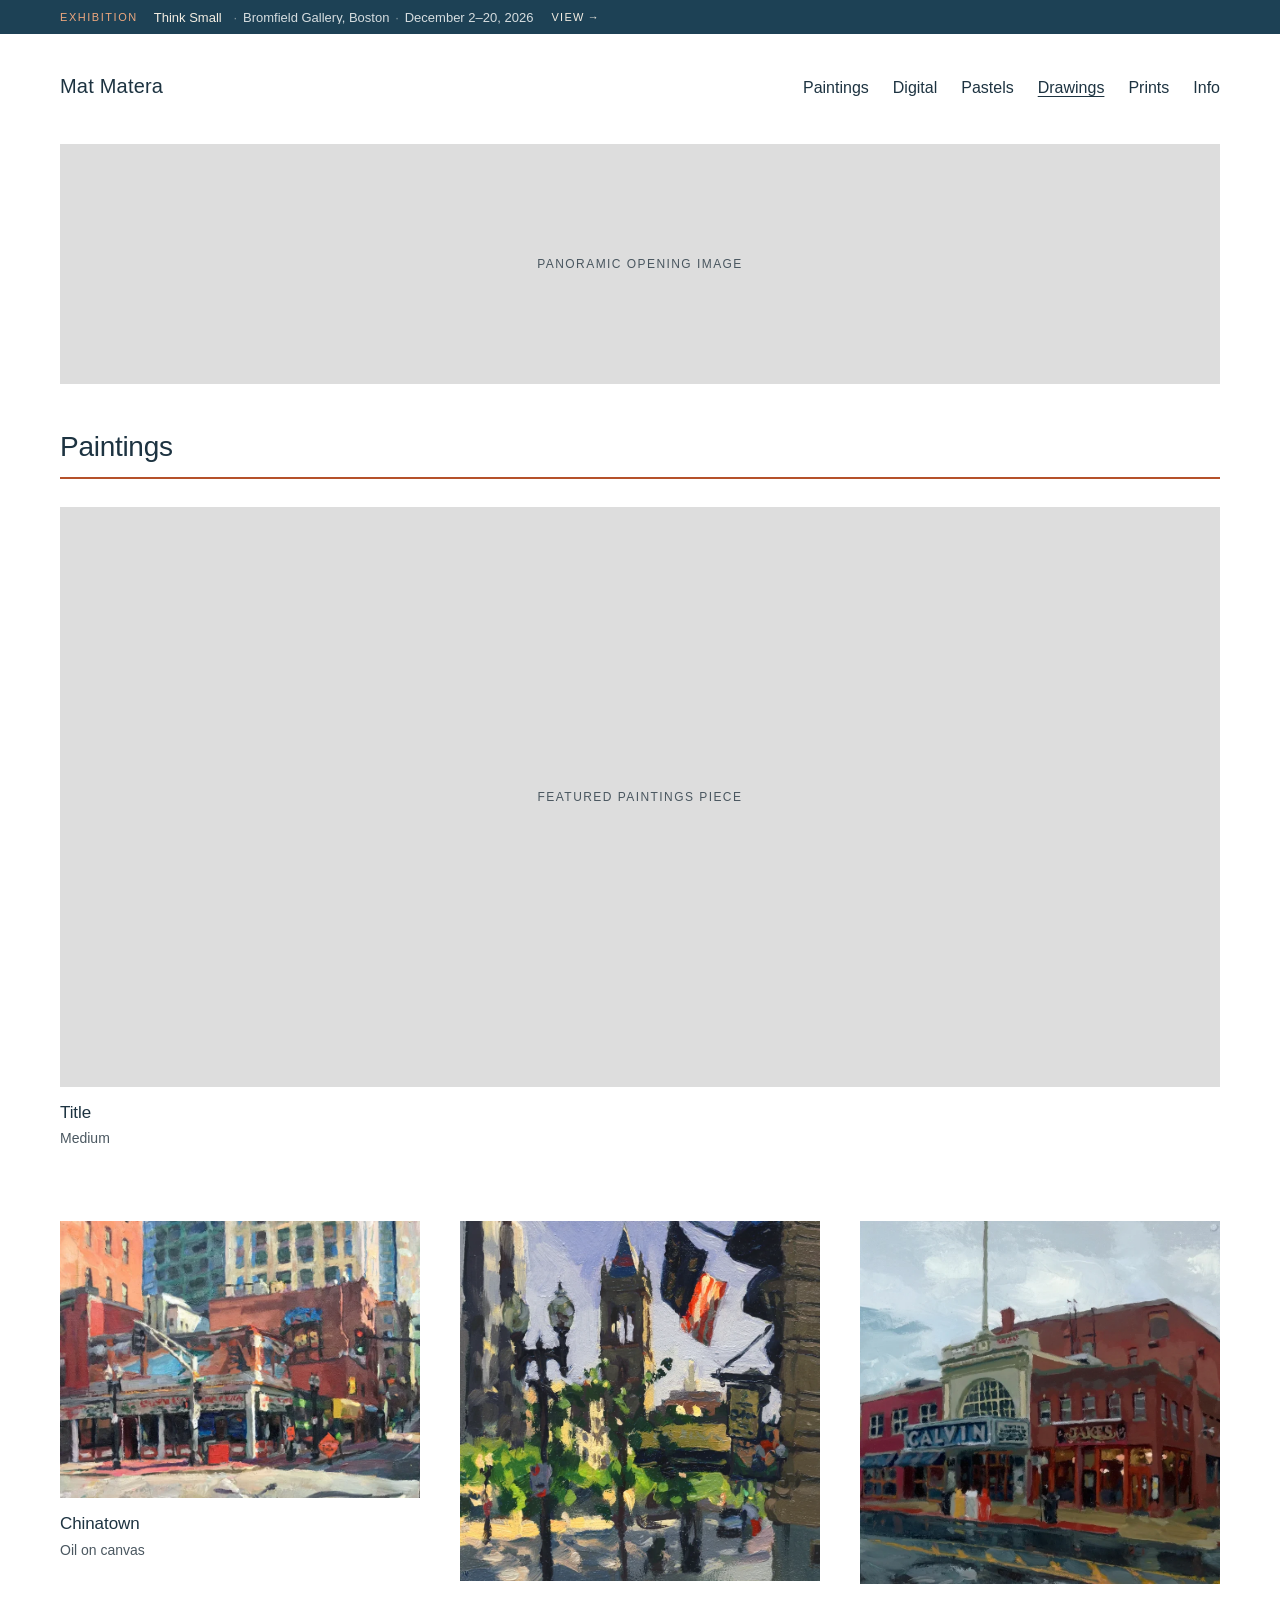
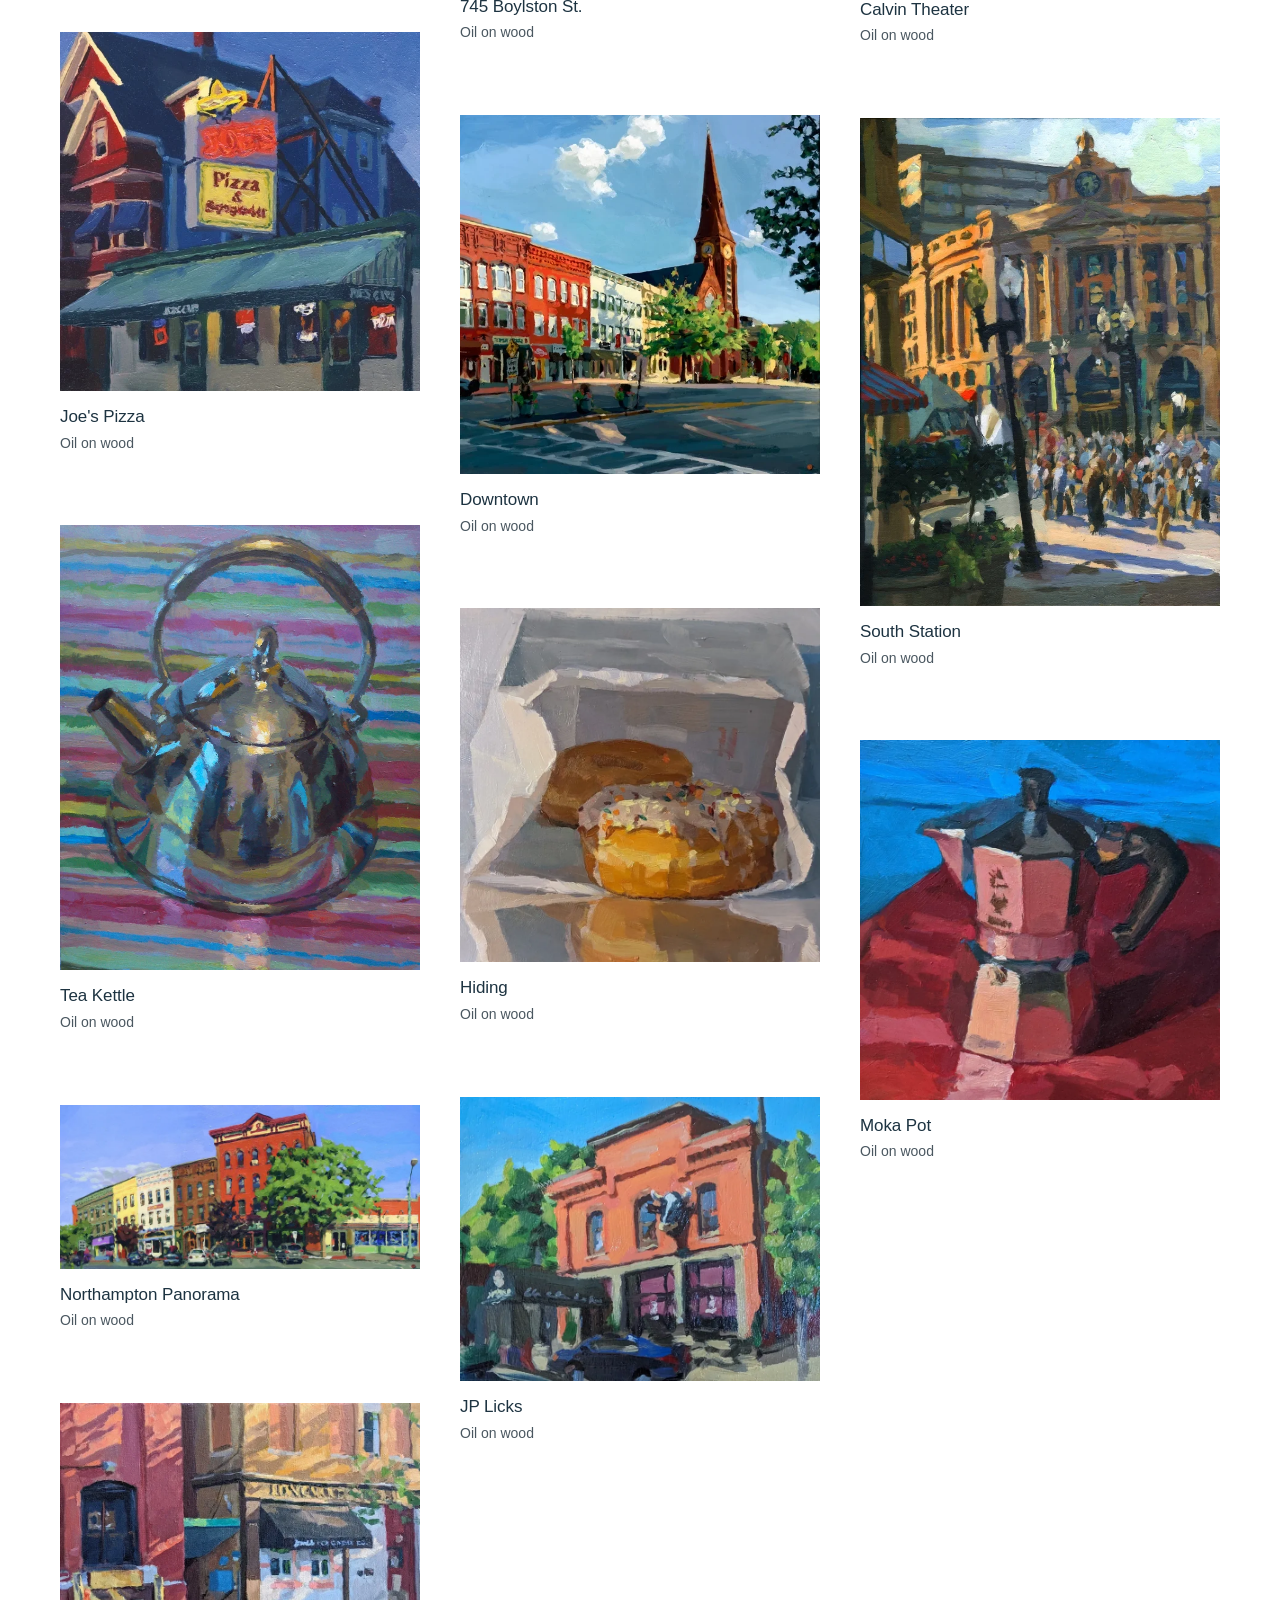
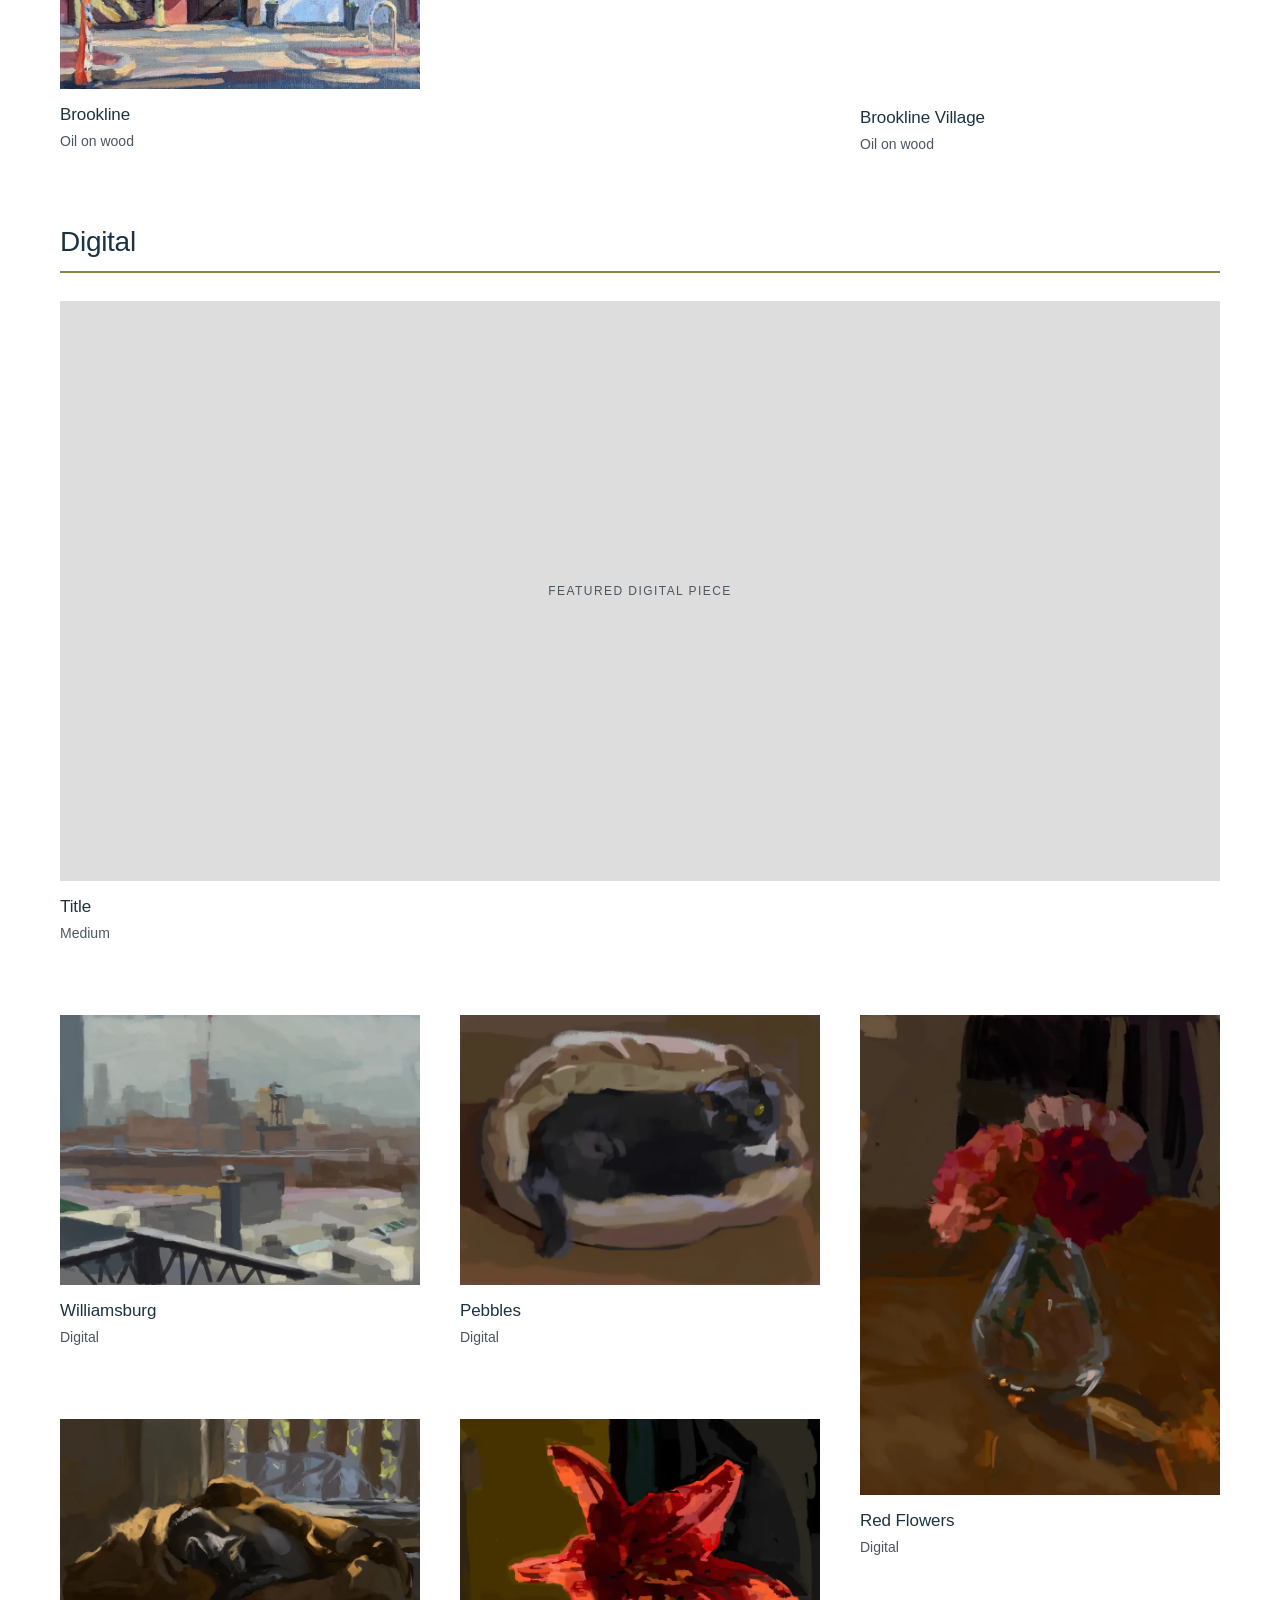
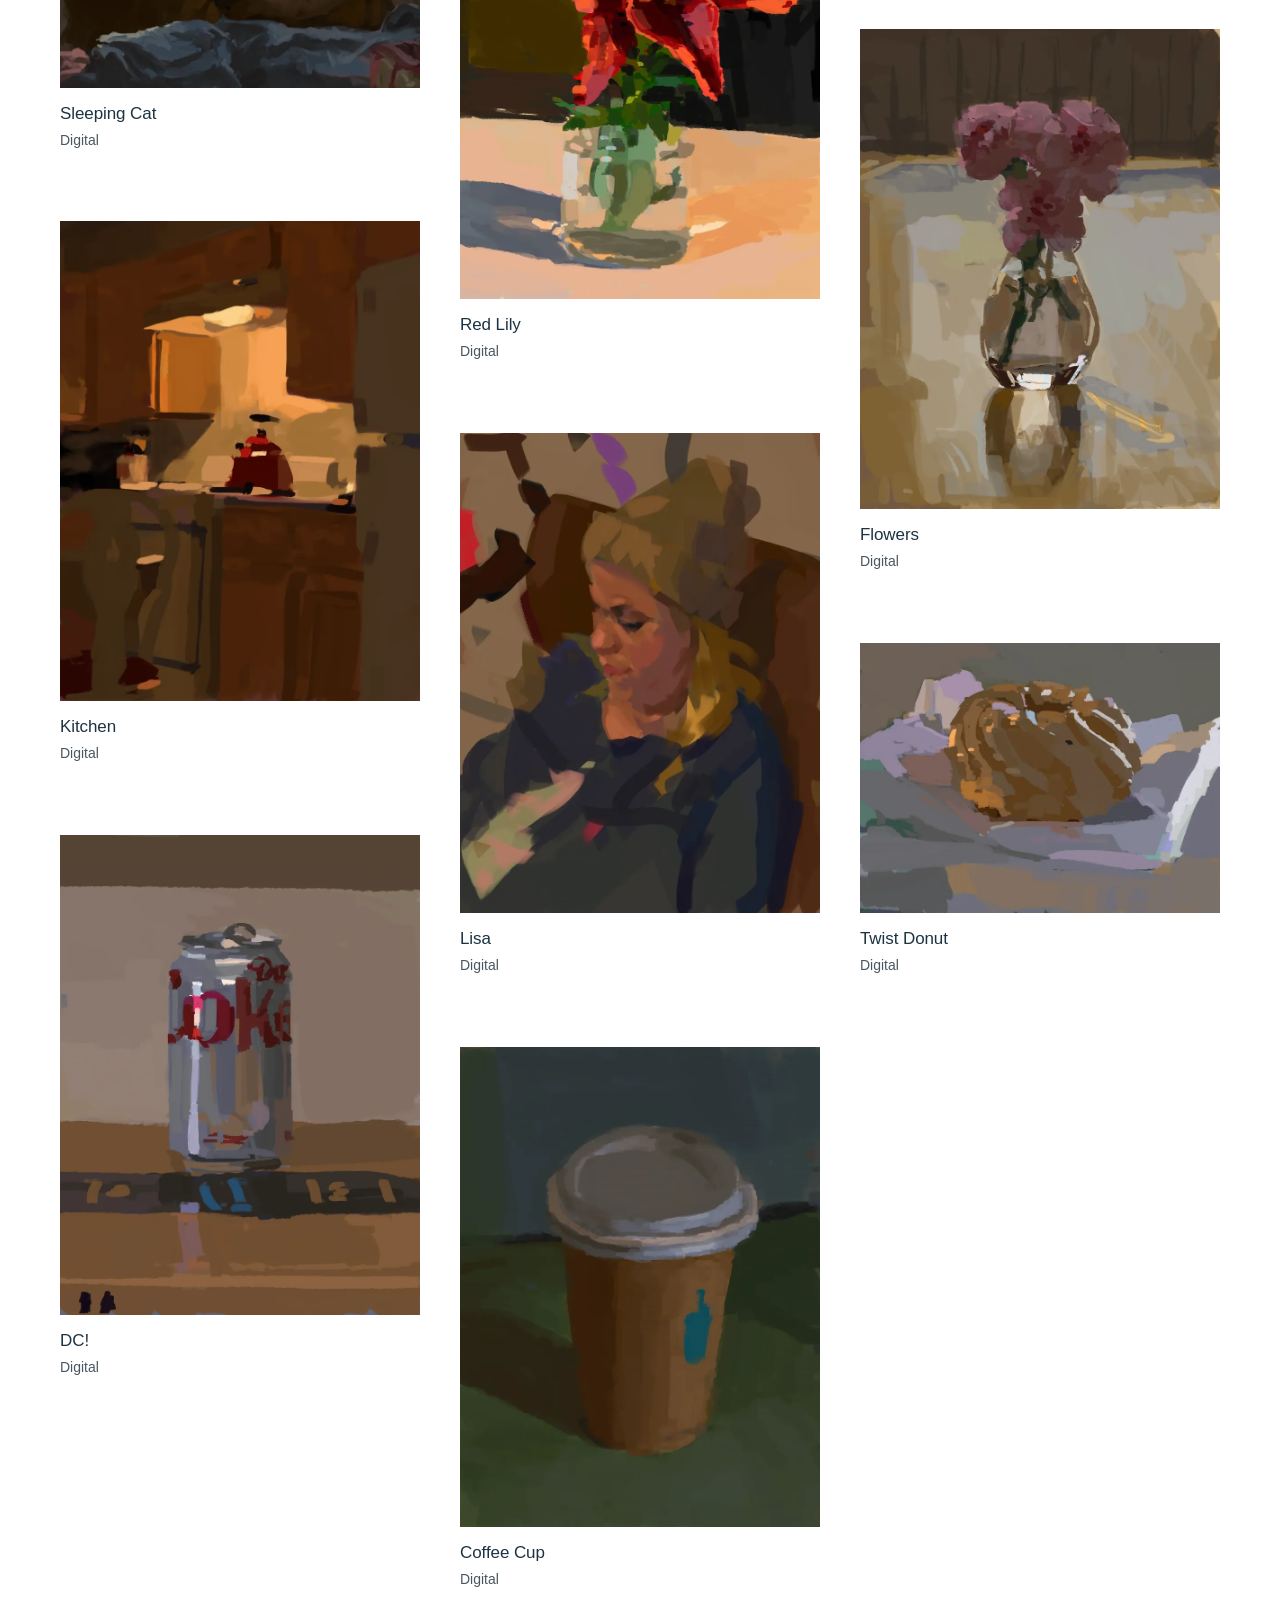
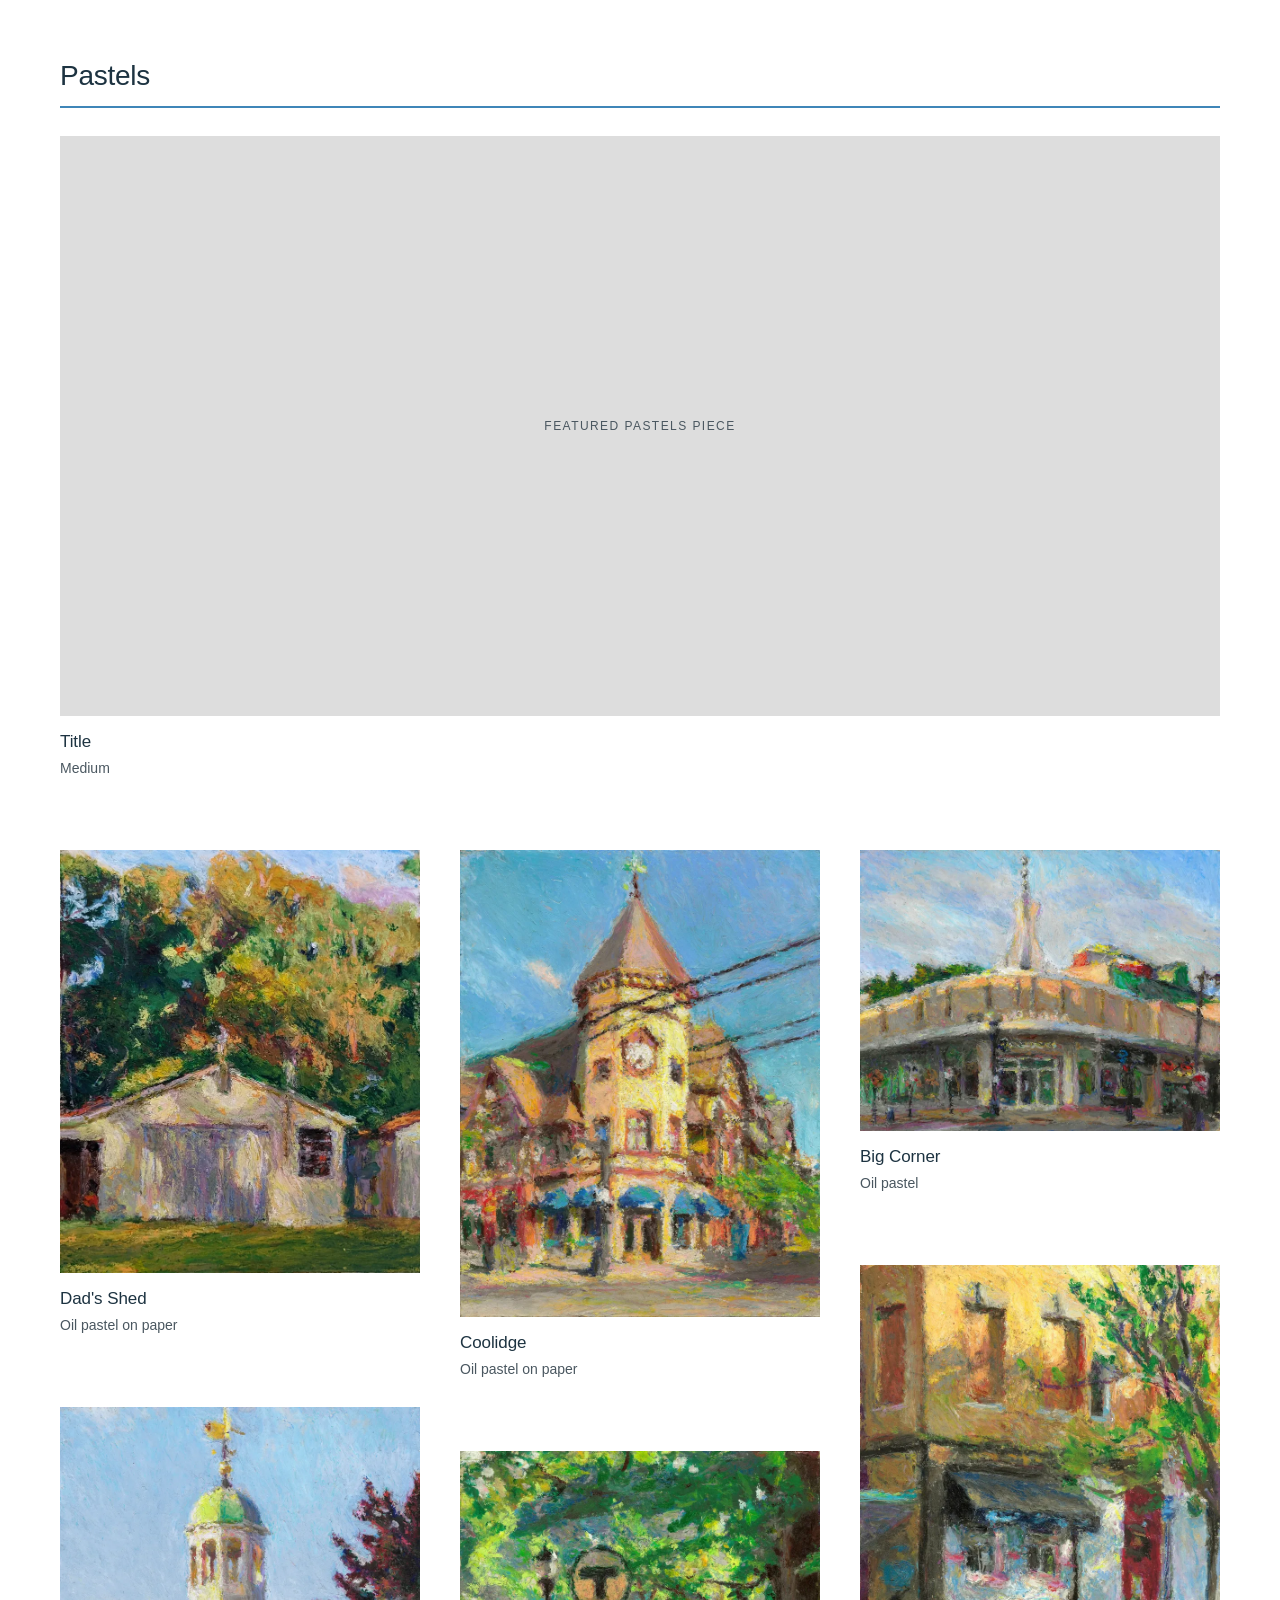
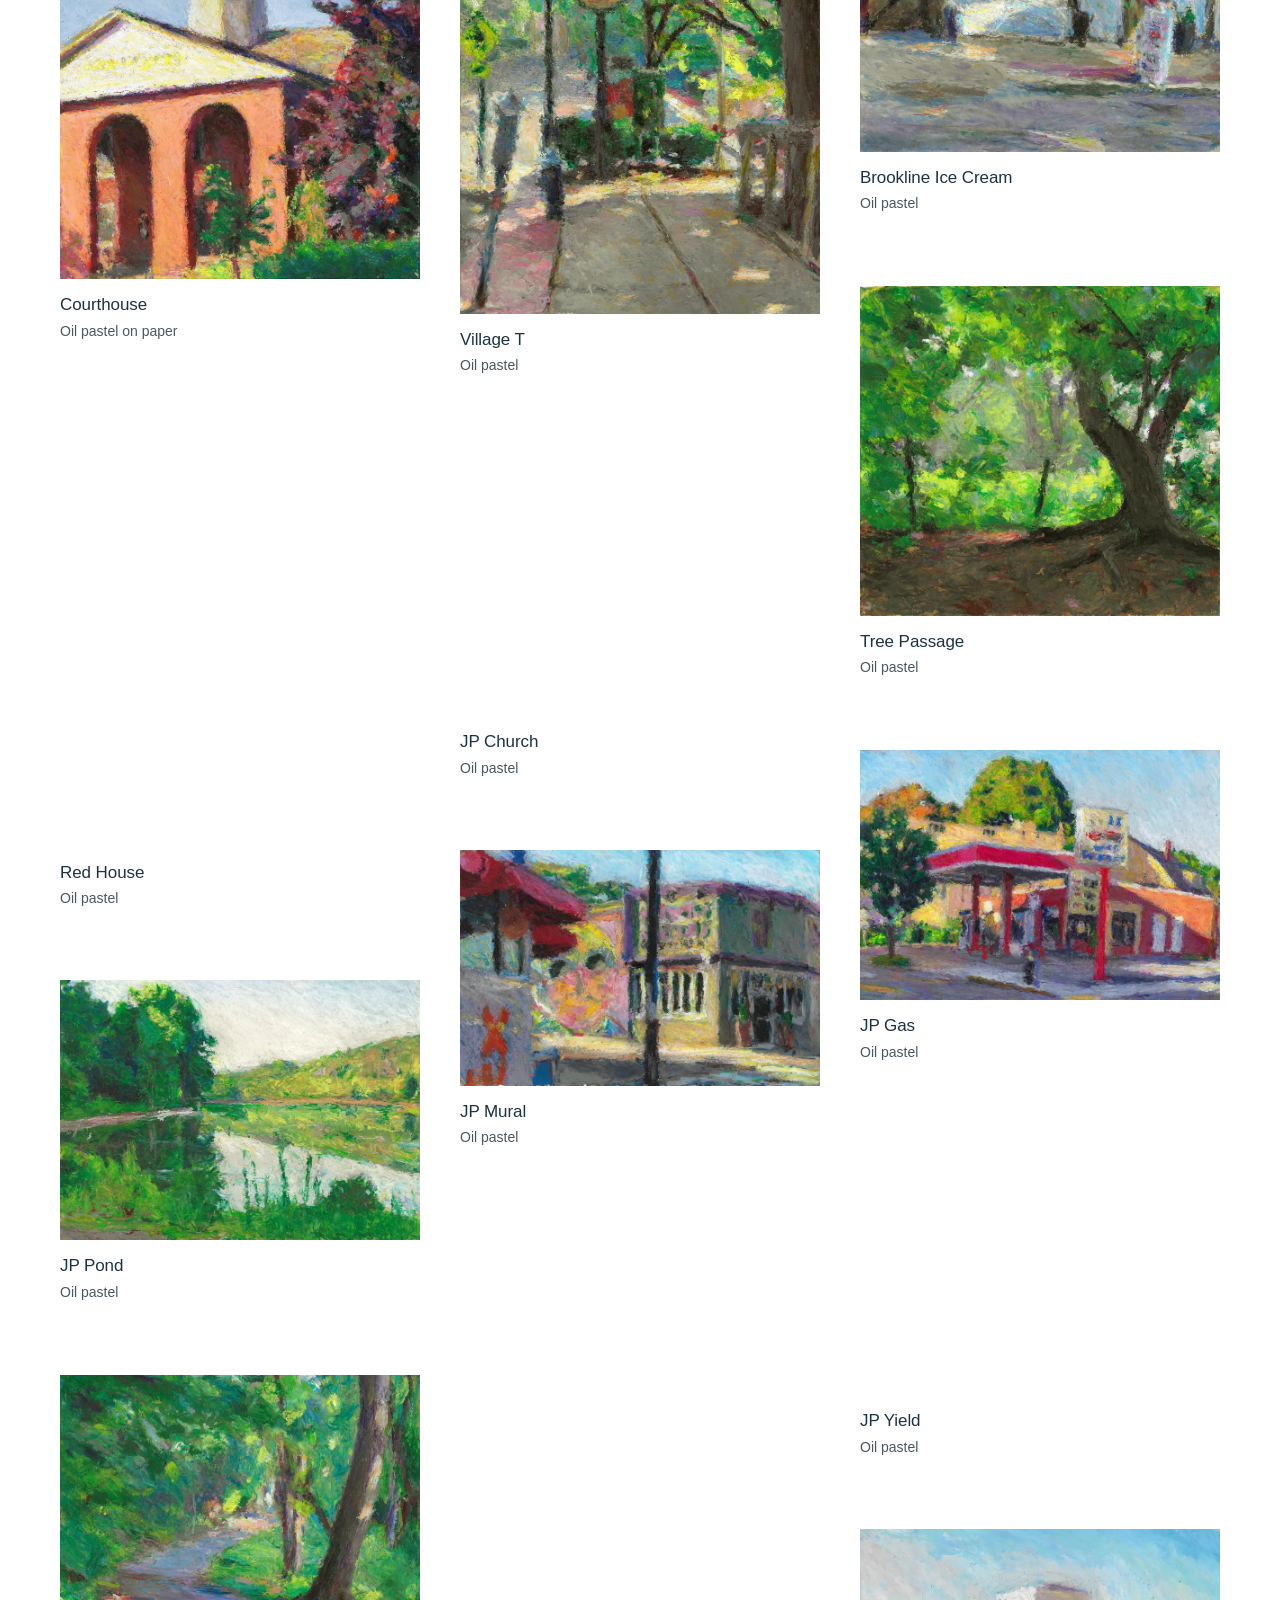
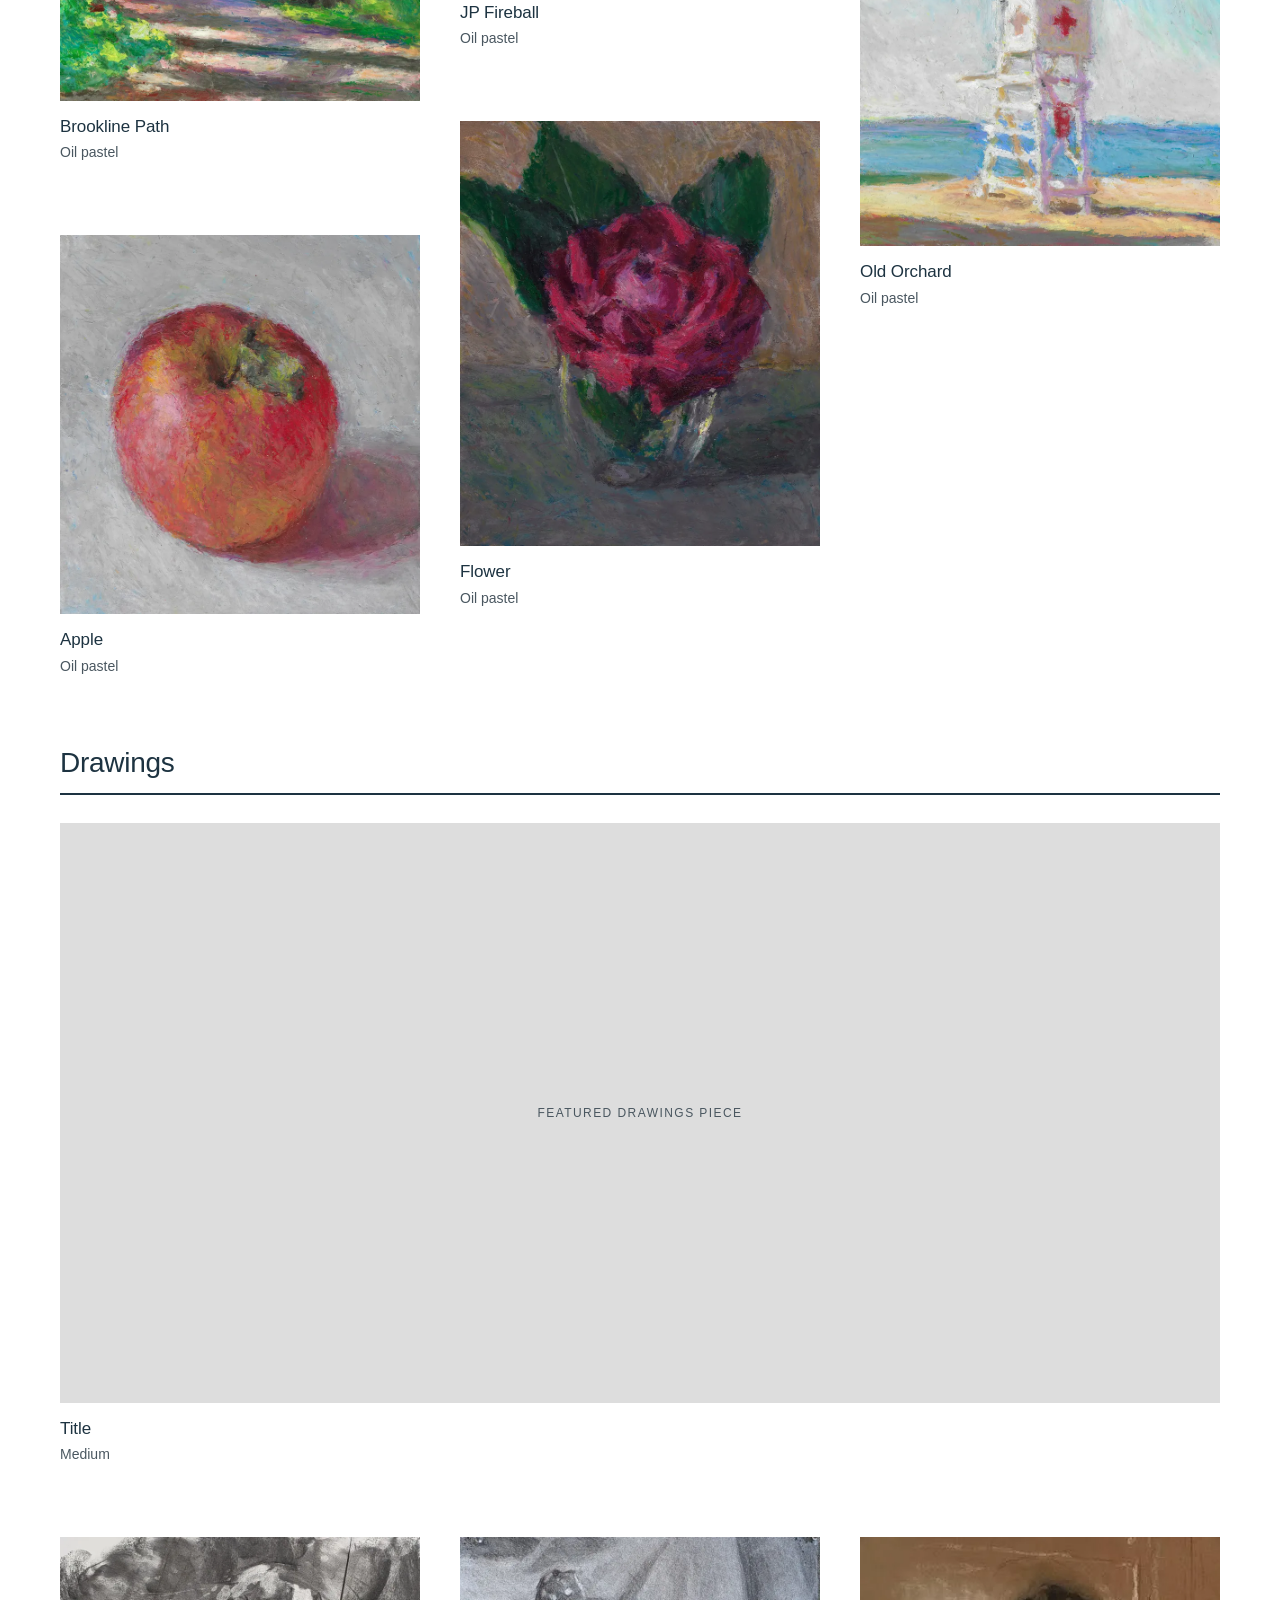
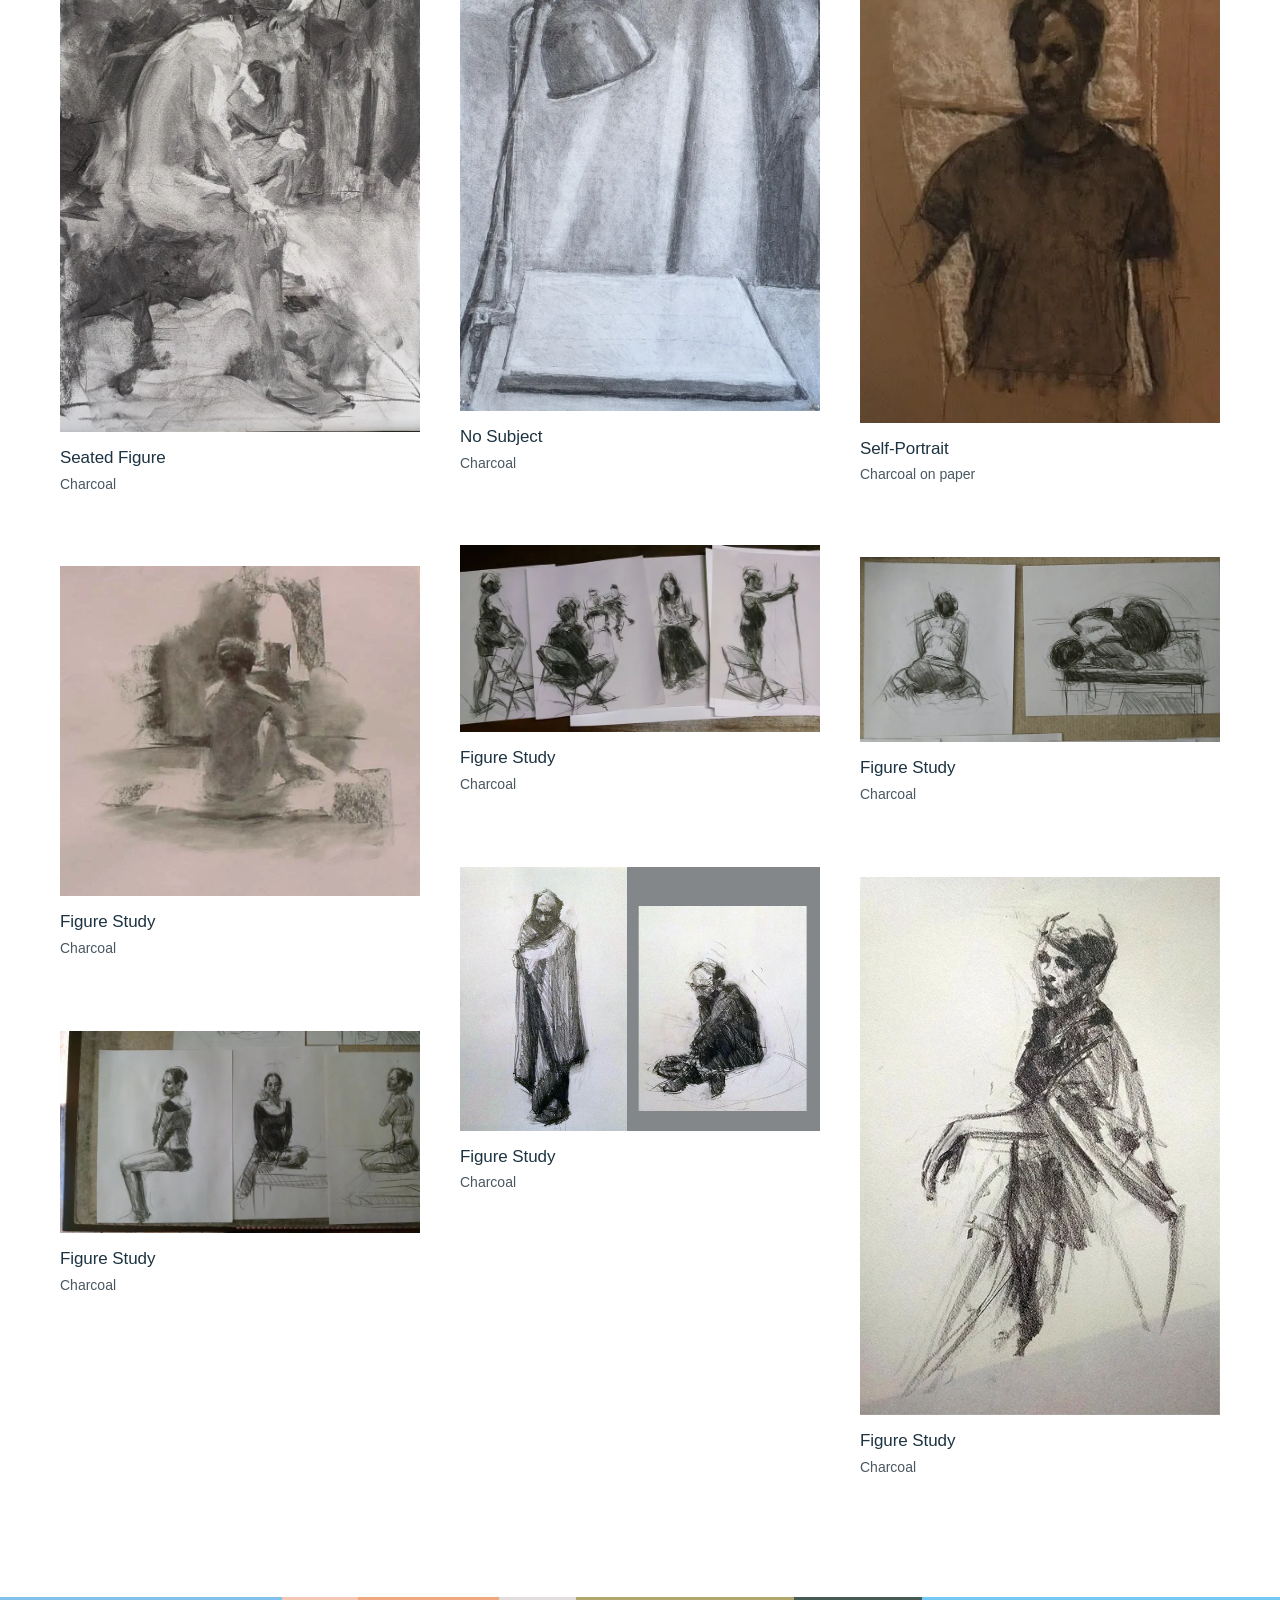
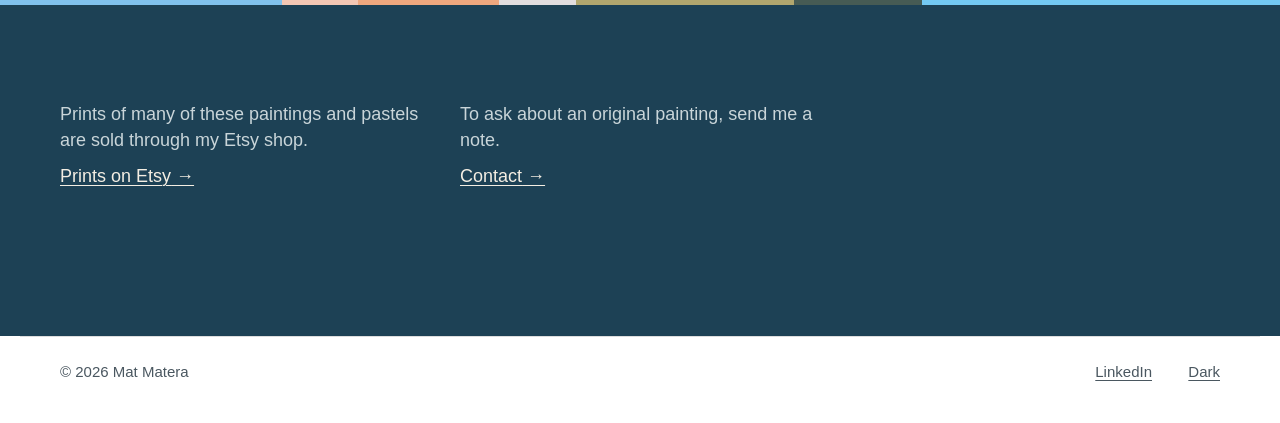
==== commit d6816a5a: "Preview: four equal collections with a featured slot each, panoramic opening slot - Links and sectio" ====
--- a/index.html
+++ b/index.html
@@ -3,25 +3,35 @@
 <head>
 <meta charset="utf-8">
 <meta name="viewport" content="width=device-width, initial-scale=1, maximum-scale=1, user-scalable=no">
-<title>Mat Matera | Paintings, pastels and drawings</title>
+<title>Mat Matera | Paintings, digital, pastels and drawings</title>
 <meta name="description" content="Oil paintings, oil pastels, charcoal drawings and digital paintings by Mat Matera, painted from sight in the Boston area. Originals by inquiry. Prints through Etsy.">
 <meta name="color-scheme" content="light dark">
 <script>document.documentElement.classList.add("js");try{if(!sessionStorage.getItem("show-intro"))document.documentElement.classList.add("show-intro")}catch(e){}try{var t=localStorage.getItem("theme");if(t==="dark"||t==="light")document.documentElement.setAttribute("data-theme",t)}catch(e){}</script>
 <link rel="stylesheet" href="styles.css?v=ca776ca3">
-<link rel="stylesheet" href="artwork.css?v=cc6da298">
+<link rel="stylesheet" href="artwork.css?v=ebfc62ad">
 </head>
 <body>
 <a class="skip" href="#main">Skip to content</a>
 <aside class="show-line" aria-label="Exhibition"><a class="show-open" href="https://www.bromfieldgallery.com/" rel="noopener" aria-haspopup="dialog" aria-label="Exhibition: Think Small, Bromfield Gallery, Boston, December 2–20, 2026. View details"><span class="show-k">Exhibition</span><span class="show-more" aria-hidden="true"><span class="show-name">Think Small</span><span class="show-gal"><span class="show-sep">·</span>Bromfield Gallery<span class="show-city">, Boston</span></span><span class="show-sep">·</span><span class="show-when"><span class="w-long">December</span><span class="w-short">Dec</span> 2–20<span class="show-year">, 2026</span></span></span><span class="show-view" aria-hidden="true">View</span></a></aside>
 <header class="site-head" id="top">
 <a class="site-name" href="/">Mat Matera</a>
-<nav aria-label="Main"><span class="nav-art" role="group" aria-label="Artwork"><a href="#oils">Paintings</a><a href="#pastels">Pastels</a><a href="#charcoal">Drawings</a><a href="#digital">Digital</a></span><span class="nav-side"><a class="to-etsy" href="https://www.etsy.com/shop/MatMateraArt" target="_blank" rel="noopener">Prints</a><a href="info.html">Info</a></span></nav>
+<nav aria-label="Main"><span class="nav-art" role="group" aria-label="Artwork"><a href="#oils">Paintings</a><a href="#digital">Digital</a><a href="#pastels">Pastels</a><a href="#charcoal">Drawings</a></span><span class="nav-side"><a class="to-etsy" href="https://www.etsy.com/shop/MatMateraArt" target="_blank" rel="noopener">Prints</a><a href="info.html">Info</a></span></nav>
 </header>
 <main id="main" data-see-all="20" data-show="6">
 <h1 class="vh">Mat Matera, artwork</h1>
-<div class="hero" aria-hidden="true"><img src="assets/paintings/northampton-panorama-1200.webp" alt="" width="1600" height="727" fetchpriority="high" decoding="async" draggable="false"></div>
+<!-- Opening image: a shallow panoramic strip right under the links. Waiting for the composite from Muse.
+     When it arrives: replace the placeholder span with
+     <img src="assets/opening/panorama.webp" alt="" width="…" height="…" fetchpriority="high" decoding="async" draggable="false">
+     and remove " is-placeholder". -->
+<div class="hero is-placeholder" aria-hidden="true"><span class="ph-label">Panoramic opening image</span></div>
 <section class="section" id="oils" aria-labelledby="oils-h">
 <div class="section-head"><h2 id="oils-h">Paintings</h2></div>
+<!-- Featured paintings piece: one larger work that leads the section. To set it, move that work's <figure> out of the grid
+     below into this div, add " work-featured" to its class, and give its img sizes="(min-width: 1240px) 1160px, 94vw".
+     The Drive sync only adds to <div class="works">, so it never touches this slot. -->
+<div class="featured">
+<figure class="work work-featured is-placeholder"><div class="ph"><span class="ph-label">Featured paintings piece</span></div><figcaption><span class="t">Title</span><span class="m">Medium</span></figcaption></figure>
+</div>
 <div class="works">
 <figure class="work"><a class="zoom" href="assets/paintings/chinatown.webp" data-title="Chinatown" data-medium="Oil on canvas"><img src="assets/paintings/chinatown.webp" srcset="assets/paintings/chinatown-800.webp 800w, assets/paintings/chinatown-1200.webp 1200w, assets/paintings/chinatown.webp 1600w" sizes="(min-width: 1240px) 380px, (min-width: 960px) 31vw, (min-width: 560px) 48vw, 92vw" alt="Chinatown, oil on canvas, by Mat Matera" width="1600" height="1231" style="--w:1600px" loading="lazy" decoding="async"></a><figcaption><span class="t">Chinatown</span><span class="m">Oil on canvas</span></figcaption></figure>
 <figure class="work"><a class="zoom" href="assets/paintings/745-boylston-st.webp" data-title="745 Boylston St." data-medium="Oil on wood"><img src="assets/paintings/745-boylston-st.webp" alt="Oil painting of the Old South Church tower on Boylston Street, framed by trees and flags" width="863" height="863" style="--w:863px" decoding="async"></a><figcaption><span class="t">745 Boylston St.</span><span class="m">Oil on wood</span></figcaption></figure>
@@ -38,8 +48,36 @@
 <figure class="work"><a class="zoom" href="assets/paintings/lioncub-ice-cream-co.webp" data-print="https://www.etsy.com/listing/4618586693/brookline-ice-cream-shop-brookline-ma" data-title="Brookline" data-medium="Oil on wood"><img src="assets/paintings/lioncub-ice-cream-co.webp" srcset="assets/paintings/lioncub-ice-cream-co-800.webp 800w, assets/paintings/lioncub-ice-cream-co.webp 1289w" sizes="(min-width: 1240px) 380px, (min-width: 960px) 31vw, (min-width: 560px) 48vw, 92vw" alt="Oil painting of the Lioncub Ice Cream Co. storefront in warm afternoon light" width="1289" height="1027" style="--w:1289px" loading="lazy" decoding="async"></a><figcaption><span class="t">Brookline</span><span class="m">Oil on wood</span></figcaption></figure>
 </div>
 </section>
+<section class="section" id="digital" aria-labelledby="digital-h">
+<div class="section-head"><h2 id="digital-h">Digital</h2></div>
+<!-- Featured digital piece: one larger work that leads the section. To set it, move that work's <figure> out of the grid
+     below into this div, add " work-featured" to its class, and give its img sizes="(min-width: 1240px) 1160px, 94vw".
+     The Drive sync only adds to <div class="works">, so it never touches this slot. -->
+<div class="featured">
+<figure class="work work-featured is-placeholder"><div class="ph"><span class="ph-label">Featured digital piece</span></div><figcaption><span class="t">Title</span><span class="m">Medium</span></figcaption></figure>
+</div>
+<div class="works">
+<figure class="work"><a class="zoom" href="assets/digital/williamsburg.webp" data-title="Williamsburg" data-medium="Digital"><img src="assets/digital/williamsburg.webp" srcset="assets/digital/williamsburg-800.webp 800w, assets/digital/williamsburg-1200.webp 1200w, assets/digital/williamsburg.webp 1600w" sizes="(min-width: 1240px) 380px, (min-width: 960px) 31vw, (min-width: 560px) 48vw, 92vw" alt="Williamsburg, digital, by Mat Matera" width="1600" height="1199" style="--w:1600px" loading="lazy" decoding="async"></a><figcaption><span class="t">Williamsburg</span><span class="m">Digital</span></figcaption></figure>
+<figure class="work"><a class="zoom" href="assets/digital/image04.webp" data-title="Pebbles" data-medium="Digital"><img src="assets/digital/image04.webp" srcset="assets/digital/image04-800.webp 800w, assets/digital/image04-1200.webp 1200w, assets/digital/image04.webp 1600w" sizes="(min-width: 1240px) 380px, (min-width: 960px) 31vw, (min-width: 560px) 48vw, 92vw" alt="Pebbles, digital, by Mat Matera" width="1600" height="1200" style="--w:1600px" loading="lazy" decoding="async"></a><figcaption><span class="t">Pebbles</span><span class="m">Digital</span></figcaption></figure>
+<figure class="work"><a class="zoom" href="assets/digital/image03.webp" data-title="Red Flowers" data-medium="Digital"><img src="assets/digital/image03.webp" srcset="assets/digital/image03-800.webp 800w, assets/digital/image03.webp 1200w" sizes="(min-width: 1240px) 380px, (min-width: 960px) 31vw, (min-width: 560px) 48vw, 92vw" alt="Red Flowers, digital, by Mat Matera" width="1200" height="1600" style="--w:1200px" loading="lazy" decoding="async"></a><figcaption><span class="t">Red Flowers</span><span class="m">Digital</span></figcaption></figure>
+<figure class="work"><a class="zoom" href="assets/digital/sleeping-cat.webp" data-title="Sleeping Cat" data-medium="Digital"><img src="assets/digital/sleeping-cat.webp" srcset="assets/digital/sleeping-cat-800.webp 800w, assets/digital/sleeping-cat-1200.webp 1200w, assets/digital/sleeping-cat.webp 2048w" sizes="(min-width: 1240px) 380px, (min-width: 960px) 31vw, (min-width: 560px) 48vw, 92vw" alt="Digital painting of a dark-coated cat sleeping in a warm patch of sunlight on rumpled blankets" width="2048" height="1528" style="--w:2048px" loading="lazy" decoding="async"></a><figcaption><span class="t">Sleeping Cat</span><span class="m">Digital</span></figcaption></figure>
+<figure class="work"><a class="zoom" href="assets/digital/red-lily.webp" data-title="Red Lily" data-medium="Digital"><img src="assets/digital/red-lily.webp" srcset="assets/digital/red-lily-800.webp 800w, assets/digital/red-lily.webp 1350w" sizes="(min-width: 1240px) 380px, (min-width: 960px) 31vw, (min-width: 560px) 48vw, 92vw" alt="Digital painting of a red lily in a glass jar on a sunlit table" width="1350" height="1800" style="--w:1350px" loading="lazy" decoding="async"></a><figcaption><span class="t">Red Lily</span><span class="m">Digital</span></figcaption></figure>
+<figure class="work"><a class="zoom" href="assets/digital/flowers.webp" data-title="Flowers" data-medium="Digital"><img src="assets/digital/flowers.webp" srcset="assets/digital/flowers-800.webp 800w, assets/digital/flowers.webp 1350w" sizes="(min-width: 1240px) 380px, (min-width: 960px) 31vw, (min-width: 560px) 48vw, 92vw" alt="Digital painting of pink flowers in a glass vase, reflected on a table" width="1350" height="1800" style="--w:1350px" loading="lazy" decoding="async"></a><figcaption><span class="t">Flowers</span><span class="m">Digital</span></figcaption></figure>
+<figure class="work"><a class="zoom" href="assets/digital/kitchen.webp" data-title="Kitchen" data-medium="Digital"><img src="assets/digital/kitchen.webp" srcset="assets/digital/kitchen-800.webp 800w, assets/digital/kitchen.webp 1350w" sizes="(min-width: 1240px) 380px, (min-width: 960px) 31vw, (min-width: 560px) 48vw, 92vw" alt="Digital painting of a dim kitchen lit by a warm light over the stove" width="1350" height="1800" style="--w:1350px" loading="lazy" decoding="async"></a><figcaption><span class="t">Kitchen</span><span class="m">Digital</span></figcaption></figure>
+<figure class="work"><a class="zoom" href="assets/digital/lisa.webp" data-title="Lisa" data-medium="Digital"><img src="assets/digital/lisa.webp" srcset="assets/digital/lisa-800.webp 800w, assets/digital/lisa.webp 1350w" sizes="(min-width: 1240px) 380px, (min-width: 960px) 31vw, (min-width: 560px) 48vw, 92vw" alt="Digital portrait of a woman with blond hair looking down" width="1350" height="1800" style="--w:1350px" loading="lazy" decoding="async"></a><figcaption><span class="t">Lisa</span><span class="m">Digital</span></figcaption></figure>
+<figure class="work"><a class="zoom" href="assets/digital/twist-donut.webp" data-title="Twist Donut" data-medium="Digital"><img src="assets/digital/twist-donut.webp" srcset="assets/digital/twist-donut-800.webp 800w, assets/digital/twist-donut-1200.webp 1200w, assets/digital/twist-donut.webp 1800w" sizes="(min-width: 1240px) 380px, (min-width: 960px) 31vw, (min-width: 560px) 48vw, 92vw" alt="Digital painting of a glazed twist donut on crumpled paper" width="1800" height="1350" style="--w:1800px" loading="lazy" decoding="async"></a><figcaption><span class="t">Twist Donut</span><span class="m">Digital</span></figcaption></figure>
+<figure class="work"><a class="zoom" href="assets/digital/diet-coke.webp" data-title="DC!" data-medium="Digital"><img src="assets/digital/diet-coke.webp" srcset="assets/digital/diet-coke-800.webp 800w, assets/digital/diet-coke.webp 1350w" sizes="(min-width: 1240px) 380px, (min-width: 960px) 31vw, (min-width: 560px) 48vw, 92vw" alt="Digital painting of a silver soda can on a table" width="1350" height="1800" style="--w:1350px" loading="lazy" decoding="async"></a><figcaption><span class="t">DC!</span><span class="m">Digital</span></figcaption></figure>
+<figure class="work"><a class="zoom" href="assets/digital/coffee-cup.webp" data-title="Coffee Cup" data-medium="Digital"><img src="assets/digital/coffee-cup.webp" srcset="assets/digital/coffee-cup-800.webp 800w, assets/digital/coffee-cup.webp 1350w" sizes="(min-width: 1240px) 380px, (min-width: 960px) 31vw, (min-width: 560px) 48vw, 92vw" alt="Digital painting of a paper coffee cup with a lid on a green surface" width="1350" height="1800" style="--w:1350px" loading="lazy" decoding="async"></a><figcaption><span class="t">Coffee Cup</span><span class="m">Digital</span></figcaption></figure>
+</div>
+</section>
 <section class="section" id="pastels" aria-labelledby="pastels-h">
 <div class="section-head"><h2 id="pastels-h">Pastels</h2></div>
+<!-- Featured pastels piece: one larger work that leads the section. To set it, move that work's <figure> out of the grid
+     below into this div, add " work-featured" to its class, and give its img sizes="(min-width: 1240px) 1160px, 94vw".
+     The Drive sync only adds to <div class="works">, so it never touches this slot. -->
+<div class="featured">
+<figure class="work work-featured is-placeholder"><div class="ph"><span class="ph-label">Featured pastels piece</span></div><figcaption><span class="t">Title</span><span class="m">Medium</span></figcaption></figure>
+</div>
 <div class="works">
 <figure class="work"><a class="zoom" href="assets/pastels/dad-shed.webp" data-sold="1" data-title="Dad&#x27;s Shed" data-medium="Oil pastel on paper"><img src="assets/pastels/dad-shed.webp" srcset="assets/pastels/dad-shed-800.webp 800w, assets/pastels/dad-shed.webp 1326w" sizes="(min-width: 1240px) 380px, (min-width: 960px) 31vw, (min-width: 560px) 48vw, 92vw" alt="Oil pastel of a sunlit white shed with a dark window, under tall green and autumn-orange trees" width="1326" height="1560" style="--w:1326px" loading="lazy" decoding="async"></a><figcaption><span class="t">Dad&#x27;s Shed</span><span class="m">Oil pastel on paper</span></figcaption></figure>
 <figure class="work"><a class="zoom" href="assets/pastels/coolidge.webp" data-print="https://www.etsy.com/listing/4618989077/clock-tower-brookline-ma-art-print-clock" data-title="Coolidge" data-medium="Oil pastel on paper"><img src="assets/pastels/coolidge.webp" srcset="assets/pastels/coolidge-800.webp 800w, assets/pastels/coolidge-1200.webp 1200w, assets/pastels/coolidge.webp 1542w" sizes="(min-width: 1240px) 380px, (min-width: 960px) 31vw, (min-width: 560px) 48vw, 92vw" alt="Oil pastel of a sunlit yellow clock tower in Brookline against a bright blue sky" width="1542" height="2000" style="--w:1542px" loading="lazy" decoding="async"></a><figcaption><span class="t">Coolidge</span><span class="m">Oil pastel on paper</span></figcaption></figure>
@@ -63,6 +101,12 @@
 </section>
 <section class="section" id="charcoal" aria-labelledby="charcoal-h">
 <div class="section-head"><h2 id="charcoal-h">Drawings</h2></div>
+<!-- Featured drawings piece: one larger work that leads the section. To set it, move that work's <figure> out of the grid
+     below into this div, add " work-featured" to its class, and give its img sizes="(min-width: 1240px) 1160px, 94vw".
+     The Drive sync only adds to <div class="works">, so it never touches this slot. -->
+<div class="featured">
+<figure class="work work-featured is-placeholder"><div class="ph"><span class="ph-label">Featured drawings piece</span></div><figcaption><span class="t">Title</span><span class="m">Medium</span></figcaption></figure>
+</div>
 <div class="works">
 <figure class="work"><a class="zoom" href="assets/drawings/seated-figure.webp" data-title="Seated Figure" data-medium="Charcoal"><img src="assets/drawings/seated-figure.webp" srcset="assets/drawings/seated-figure-800.webp 800w, assets/drawings/seated-figure.webp 1163w" sizes="(min-width: 1240px) 380px, (min-width: 960px) 31vw, (min-width: 560px) 48vw, 92vw" alt="Seated Figure, charcoal, by Mat Matera" width="1163" height="1600" style="--w:1163px" loading="lazy" decoding="async"></a><figcaption><span class="t">Seated Figure</span><span class="m">Charcoal</span></figcaption></figure>
 <figure class="work"><a class="zoom" href="assets/drawings/no-subject.webp" data-title="No Subject" data-medium="Charcoal"><img src="assets/drawings/no-subject.webp" srcset="assets/drawings/no-subject-800.webp 800w, assets/drawings/no-subject.webp 1214w" sizes="(min-width: 1240px) 380px, (min-width: 960px) 31vw, (min-width: 560px) 48vw, 92vw" alt="No Subject, charcoal, by Mat Matera" width="1214" height="1600" style="--w:1214px" loading="lazy" decoding="async"></a><figcaption><span class="t">No Subject</span><span class="m">Charcoal</span></figcaption></figure>
@@ -73,22 +117,6 @@
 <figure class="work"><a class="zoom" href="assets/drawings/figure-study-5.webp" data-title="Figure Study" data-medium="Charcoal"><img src="assets/drawings/figure-study-5.webp" alt="Two charcoal gesture drawings exploring compact seated and standing poses" width="643" height="472" style="--w:643px" loading="lazy" decoding="async"></a><figcaption><span class="t">Figure Study</span><span class="m">Charcoal</span></figcaption></figure>
 <figure class="work"><a class="zoom" href="assets/drawings/figure-study-6.webp" data-title="Figure Study" data-medium="Charcoal"><img src="assets/drawings/figure-study-6.webp" alt="Charcoal life drawing of a standing figure with one arm raised toward the head" width="450" height="673" style="--w:450px" loading="lazy" decoding="async"></a><figcaption><span class="t">Figure Study</span><span class="m">Charcoal</span></figcaption></figure>
 <figure class="work"><a class="zoom" href="assets/drawings/figure-study-7.webp" data-title="Figure Study" data-medium="Charcoal"><img src="assets/drawings/figure-study-7.webp" srcset="assets/drawings/figure-study-7-800.webp 800w, assets/drawings/figure-study-7-1200.webp 1200w, assets/drawings/figure-study-7.webp 1500w" sizes="(min-width: 1240px) 380px, (min-width: 960px) 31vw, (min-width: 560px) 48vw, 92vw" alt="Charcoal study sheet with three standing and seated figure poses" width="1500" height="844" style="--w:1500px" loading="lazy" decoding="async"></a><figcaption><span class="t">Figure Study</span><span class="m">Charcoal</span></figcaption></figure>
-</div>
-</section>
-<section class="section" id="digital" aria-labelledby="digital-h">
-<div class="section-head"><h2 id="digital-h">Digital</h2></div>
-<div class="works">
-<figure class="work"><a class="zoom" href="assets/digital/williamsburg.webp" data-title="Williamsburg" data-medium="Digital"><img src="assets/digital/williamsburg.webp" srcset="assets/digital/williamsburg-800.webp 800w, assets/digital/williamsburg-1200.webp 1200w, assets/digital/williamsburg.webp 1600w" sizes="(min-width: 1240px) 380px, (min-width: 960px) 31vw, (min-width: 560px) 48vw, 92vw" alt="Williamsburg, digital, by Mat Matera" width="1600" height="1199" style="--w:1600px" loading="lazy" decoding="async"></a><figcaption><span class="t">Williamsburg</span><span class="m">Digital</span></figcaption></figure>
-<figure class="work"><a class="zoom" href="assets/digital/image04.webp" data-title="Pebbles" data-medium="Digital"><img src="assets/digital/image04.webp" srcset="assets/digital/image04-800.webp 800w, assets/digital/image04-1200.webp 1200w, assets/digital/image04.webp 1600w" sizes="(min-width: 1240px) 380px, (min-width: 960px) 31vw, (min-width: 560px) 48vw, 92vw" alt="Pebbles, digital, by Mat Matera" width="1600" height="1200" style="--w:1600px" loading="lazy" decoding="async"></a><figcaption><span class="t">Pebbles</span><span class="m">Digital</span></figcaption></figure>
-<figure class="work"><a class="zoom" href="assets/digital/image03.webp" data-title="Red Flowers" data-medium="Digital"><img src="assets/digital/image03.webp" srcset="assets/digital/image03-800.webp 800w, assets/digital/image03.webp 1200w" sizes="(min-width: 1240px) 380px, (min-width: 960px) 31vw, (min-width: 560px) 48vw, 92vw" alt="Red Flowers, digital, by Mat Matera" width="1200" height="1600" style="--w:1200px" loading="lazy" decoding="async"></a><figcaption><span class="t">Red Flowers</span><span class="m">Digital</span></figcaption></figure>
-<figure class="work"><a class="zoom" href="assets/digital/sleeping-cat.webp" data-title="Sleeping Cat" data-medium="Digital"><img src="assets/digital/sleeping-cat.webp" srcset="assets/digital/sleeping-cat-800.webp 800w, assets/digital/sleeping-cat-1200.webp 1200w, assets/digital/sleeping-cat.webp 2048w" sizes="(min-width: 1240px) 380px, (min-width: 960px) 31vw, (min-width: 560px) 48vw, 92vw" alt="Digital painting of a dark-coated cat sleeping in a warm patch of sunlight on rumpled blankets" width="2048" height="1528" style="--w:2048px" loading="lazy" decoding="async"></a><figcaption><span class="t">Sleeping Cat</span><span class="m">Digital</span></figcaption></figure>
-<figure class="work"><a class="zoom" href="assets/digital/red-lily.webp" data-title="Red Lily" data-medium="Digital"><img src="assets/digital/red-lily.webp" srcset="assets/digital/red-lily-800.webp 800w, assets/digital/red-lily.webp 1350w" sizes="(min-width: 1240px) 380px, (min-width: 960px) 31vw, (min-width: 560px) 48vw, 92vw" alt="Digital painting of a red lily in a glass jar on a sunlit table" width="1350" height="1800" style="--w:1350px" loading="lazy" decoding="async"></a><figcaption><span class="t">Red Lily</span><span class="m">Digital</span></figcaption></figure>
-<figure class="work"><a class="zoom" href="assets/digital/flowers.webp" data-title="Flowers" data-medium="Digital"><img src="assets/digital/flowers.webp" srcset="assets/digital/flowers-800.webp 800w, assets/digital/flowers.webp 1350w" sizes="(min-width: 1240px) 380px, (min-width: 960px) 31vw, (min-width: 560px) 48vw, 92vw" alt="Digital painting of pink flowers in a glass vase, reflected on a table" width="1350" height="1800" style="--w:1350px" loading="lazy" decoding="async"></a><figcaption><span class="t">Flowers</span><span class="m">Digital</span></figcaption></figure>
-<figure class="work"><a class="zoom" href="assets/digital/kitchen.webp" data-title="Kitchen" data-medium="Digital"><img src="assets/digital/kitchen.webp" srcset="assets/digital/kitchen-800.webp 800w, assets/digital/kitchen.webp 1350w" sizes="(min-width: 1240px) 380px, (min-width: 960px) 31vw, (min-width: 560px) 48vw, 92vw" alt="Digital painting of a dim kitchen lit by a warm light over the stove" width="1350" height="1800" style="--w:1350px" loading="lazy" decoding="async"></a><figcaption><span class="t">Kitchen</span><span class="m">Digital</span></figcaption></figure>
-<figure class="work"><a class="zoom" href="assets/digital/lisa.webp" data-title="Lisa" data-medium="Digital"><img src="assets/digital/lisa.webp" srcset="assets/digital/lisa-800.webp 800w, assets/digital/lisa.webp 1350w" sizes="(min-width: 1240px) 380px, (min-width: 960px) 31vw, (min-width: 560px) 48vw, 92vw" alt="Digital portrait of a woman with blond hair looking down" width="1350" height="1800" style="--w:1350px" loading="lazy" decoding="async"></a><figcaption><span class="t">Lisa</span><span class="m">Digital</span></figcaption></figure>
-<figure class="work"><a class="zoom" href="assets/digital/twist-donut.webp" data-title="Twist Donut" data-medium="Digital"><img src="assets/digital/twist-donut.webp" srcset="assets/digital/twist-donut-800.webp 800w, assets/digital/twist-donut-1200.webp 1200w, assets/digital/twist-donut.webp 1800w" sizes="(min-width: 1240px) 380px, (min-width: 960px) 31vw, (min-width: 560px) 48vw, 92vw" alt="Digital painting of a glazed twist donut on crumpled paper" width="1800" height="1350" style="--w:1800px" loading="lazy" decoding="async"></a><figcaption><span class="t">Twist Donut</span><span class="m">Digital</span></figcaption></figure>
-<figure class="work"><a class="zoom" href="assets/digital/diet-coke.webp" data-title="DC!" data-medium="Digital"><img src="assets/digital/diet-coke.webp" srcset="assets/digital/diet-coke-800.webp 800w, assets/digital/diet-coke.webp 1350w" sizes="(min-width: 1240px) 380px, (min-width: 960px) 31vw, (min-width: 560px) 48vw, 92vw" alt="Digital painting of a silver soda can on a table" width="1350" height="1800" style="--w:1350px" loading="lazy" decoding="async"></a><figcaption><span class="t">DC!</span><span class="m">Digital</span></figcaption></figure>
-<figure class="work"><a class="zoom" href="assets/digital/coffee-cup.webp" data-title="Coffee Cup" data-medium="Digital"><img src="assets/digital/coffee-cup.webp" srcset="assets/digital/coffee-cup-800.webp 800w, assets/digital/coffee-cup.webp 1350w" sizes="(min-width: 1240px) 380px, (min-width: 960px) 31vw, (min-width: 560px) 48vw, 92vw" alt="Digital painting of a paper coffee cup with a lid on a green surface" width="1350" height="1800" style="--w:1350px" loading="lazy" decoding="async"></a><figcaption><span class="t">Coffee Cup</span><span class="m">Digital</span></figcaption></figure>
 </div>
 </section>
 <div class="section pair">
--- a/artwork.css
+++ b/artwork.css
@@ -250,3 +250,52 @@
 :is(#pastels, #charcoal, #digital) { scroll-margin-top: -40px; }
 @media (min-width: 560px) { #oils { scroll-margin-top: -32px; } }
 @media (min-width: 800px) { #oils { scroll-margin-top: -48px; } :is(#pastels, #charcoal, #digital) { scroll-margin-top: -56px; } }
+
+
+/* ===== Collections refinement (Nov 26 2026, preview branch) =====
+   Four equal collections in the order Paintings, Digital, Pastels, Drawings. Each opens with one larger
+   featured work, then the usual grid continues underneath. Same captions, same spacing rhythm, no frames. */
+
+/* Placeholders (opening image and featured pieces) while the real choices are pending: a quiet wall-tone
+   block with a small grey label. Delete " is-placeholder" from the markup once the real image is in. */
+.is-placeholder .ph-label { font-size: .75rem; letter-spacing: .12em; text-transform: uppercase; color: var(--grey); text-align: center; padding: 0 12px; }
+.hero.is-placeholder { display: grid; place-items: center; }
+
+/* Opening image: shallow and panoramic, right under the links, never a full-screen hero. The real composite
+   fills the strip with a plain cover crop; --x / --y pick which part shows (0 = left/top, 1 = right/bottom). */
+.hero:not(.is-placeholder) img { position: static; width: 100%; height: 100%; object-fit: cover; object-position: calc(var(--x) * 100%) calc(var(--y) * 100%); }
+.hero { --hero-h: 240px; --x: .5; --y: .5; }
+@media (max-width: 959px) { .hero { --hero-h: 176px; } }
+@media (max-width: 559px) { .hero { --hero-h: 92px; } }
+
+/* Featured work: leads its collection at the full gallery width on wide screens, whole and at its own
+   proportions. Tall pieces are held to most of a screen's height so the grid below is never far away.
+   Its caption is the same as every other caption. */
+.featured { margin-bottom: 72px; }
+/* The picture's box keeps the full column width so its height is known before it loads (lazy loading);
+   object-fit then draws it whole and unstretched inside, from the left edge. */
+.work-featured img { width: 100%; height: auto; max-width: min(100%, var(--w, 100%)); max-height: min(72vh, 820px); object-fit: contain; object-position: left top; }
+.work-featured .ph { width: 100%; aspect-ratio: 2 / 1; max-height: min(72vh, 820px); display: grid; place-items: center; background: var(--rule); }
+@media (max-width: 959px) {
+  .featured { margin-bottom: 56px; }
+  .work-featured img, .work-featured .ph { max-height: 70vh; }
+}
+/* Phones: kept modest so it reads as the first work in the grid, not a wall in front of it. Same gap as
+   the grid rows below it, and a shorter limit on tall pieces. */
+@media (max-width: 559px) {
+  .featured { margin-bottom: 28px; }
+  .work-featured img { max-height: 58vh; }
+  .work-featured .ph { aspect-ratio: 4 / 3; max-height: 58vh; }
+}
+
+/* Gallery: a little more air around captions; the medium line stays secondary. Rows get the same extra room,
+   so spacing between works stays even. */
+.work figcaption { padding-top: 14px; }
+.work figcaption .m { padding-top: 3px; }
+.works { row-gap: 56px; }
+@media (min-width: 960px) { .works { row-gap: 72px; } }
+@media (max-width: 559px) {
+  .works { row-gap: 32px; }
+  .work figcaption { padding-top: 8px; }
+  .work figcaption .m { padding-top: 1px; }
+}
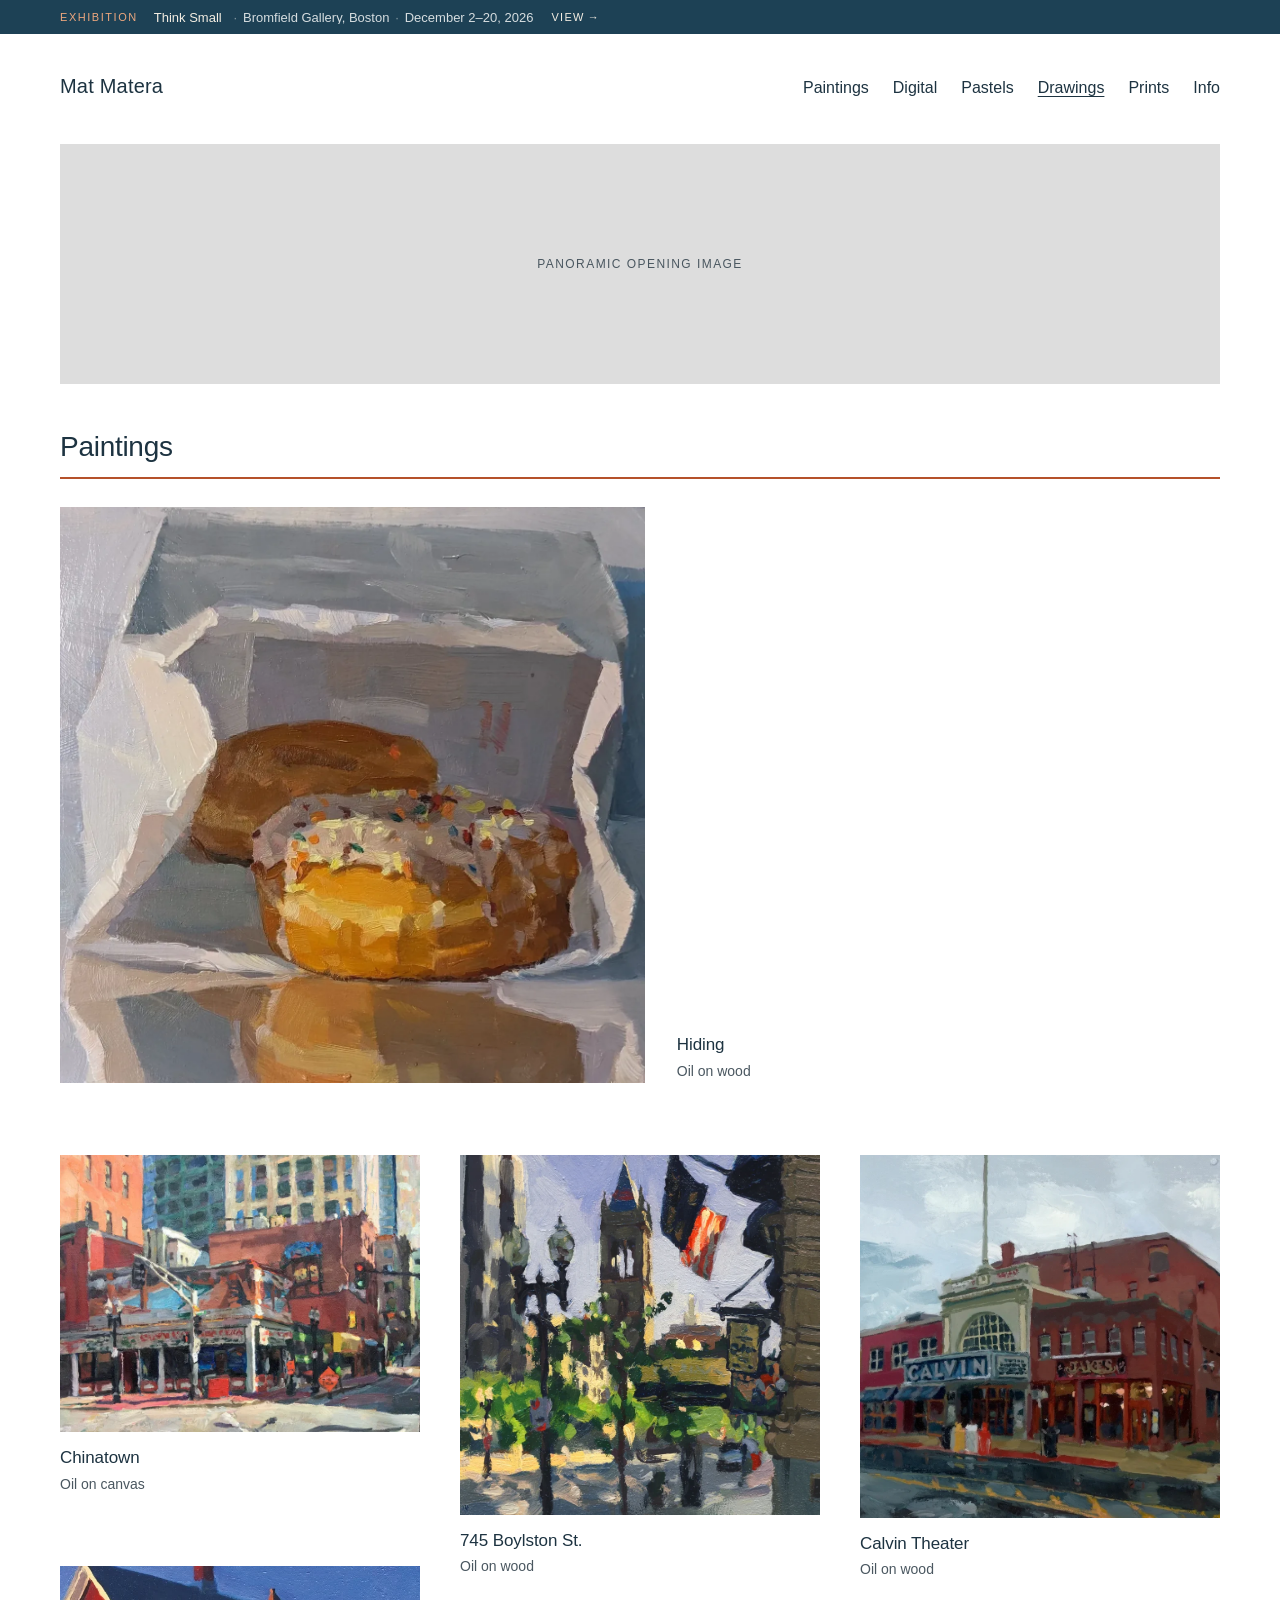
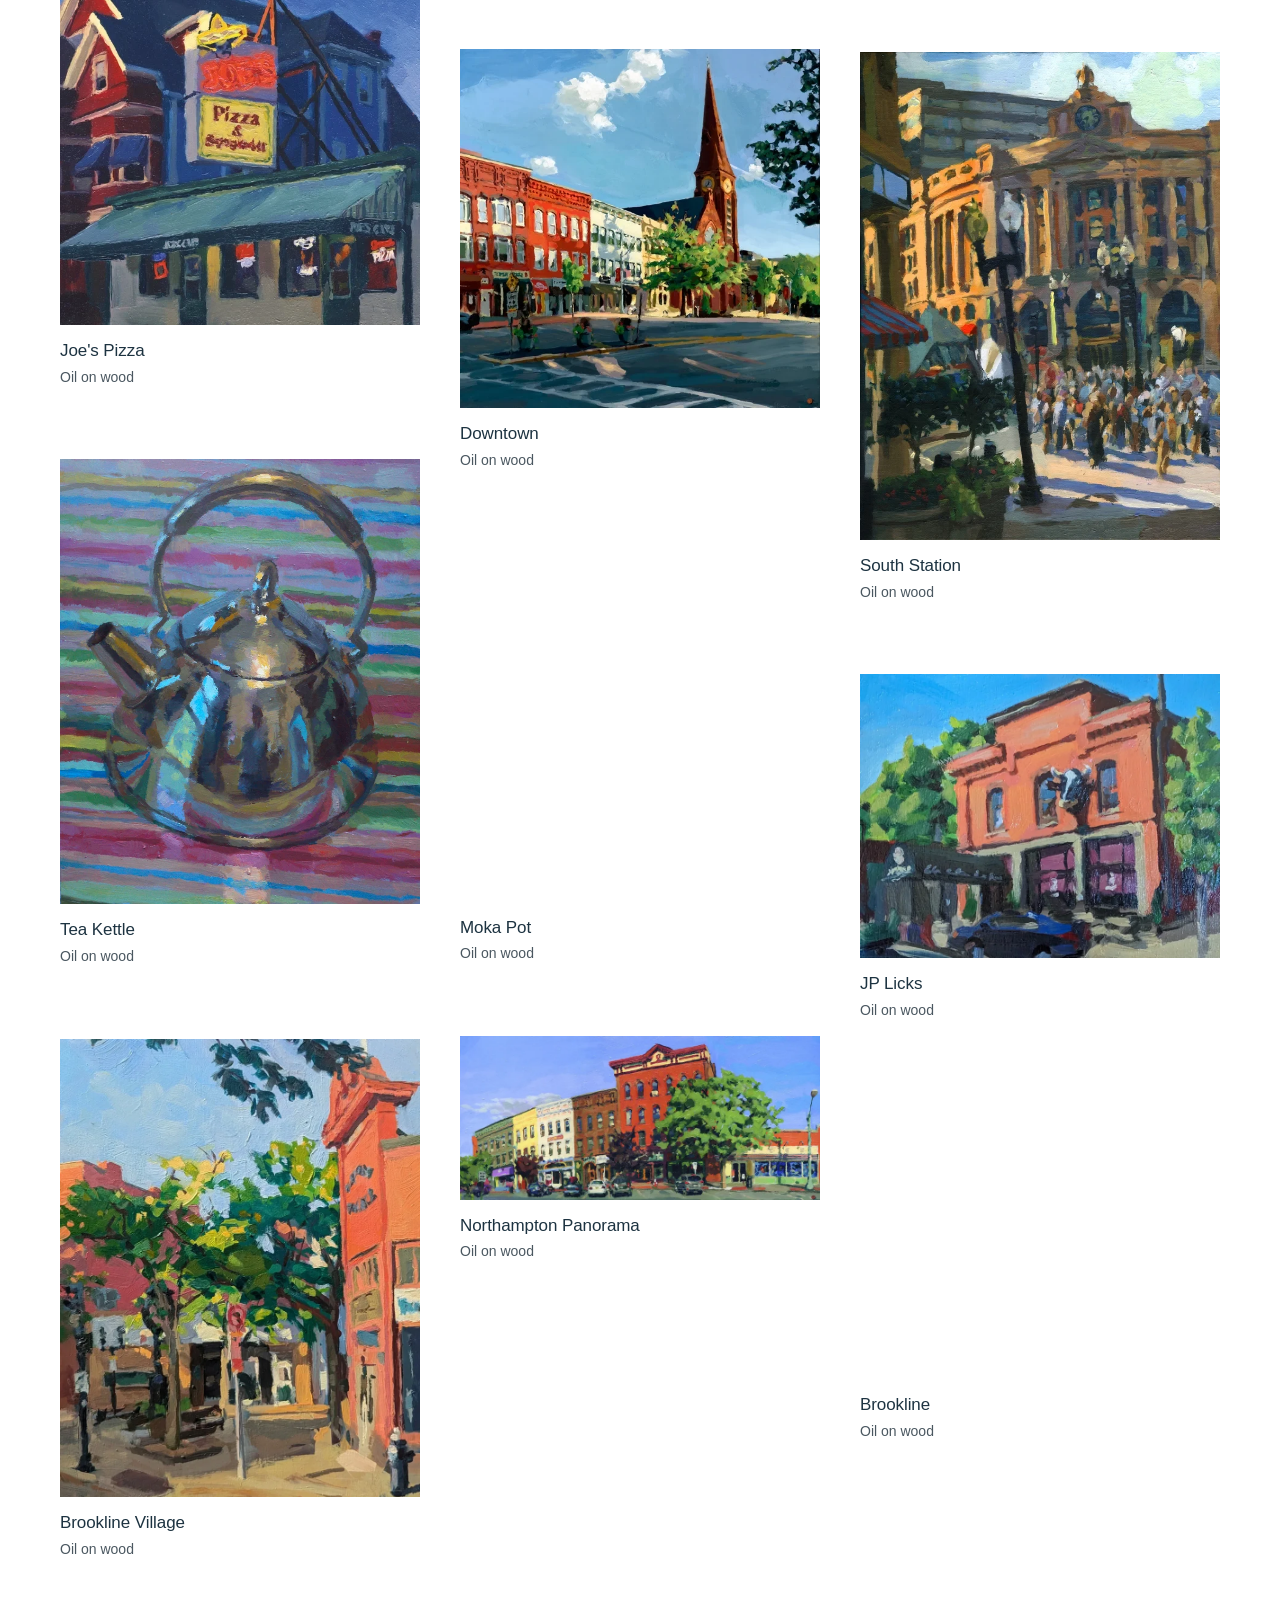
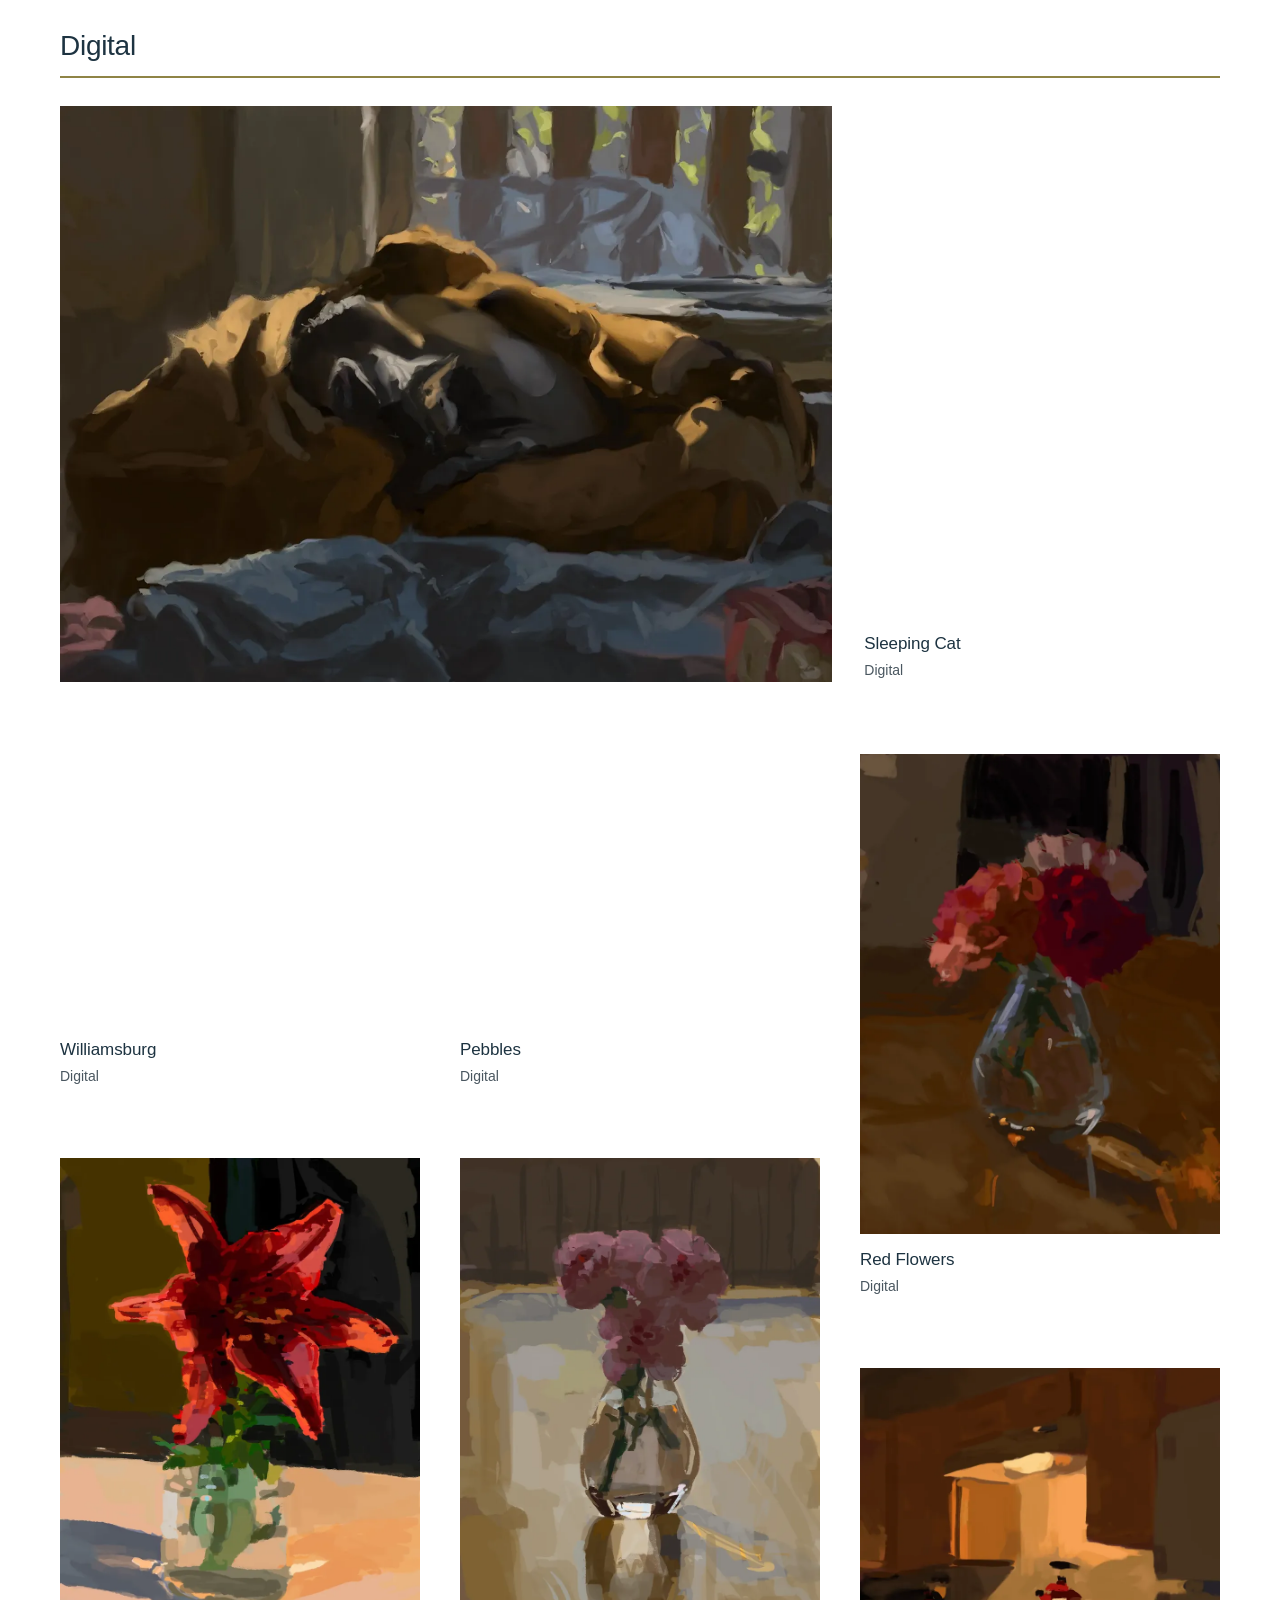
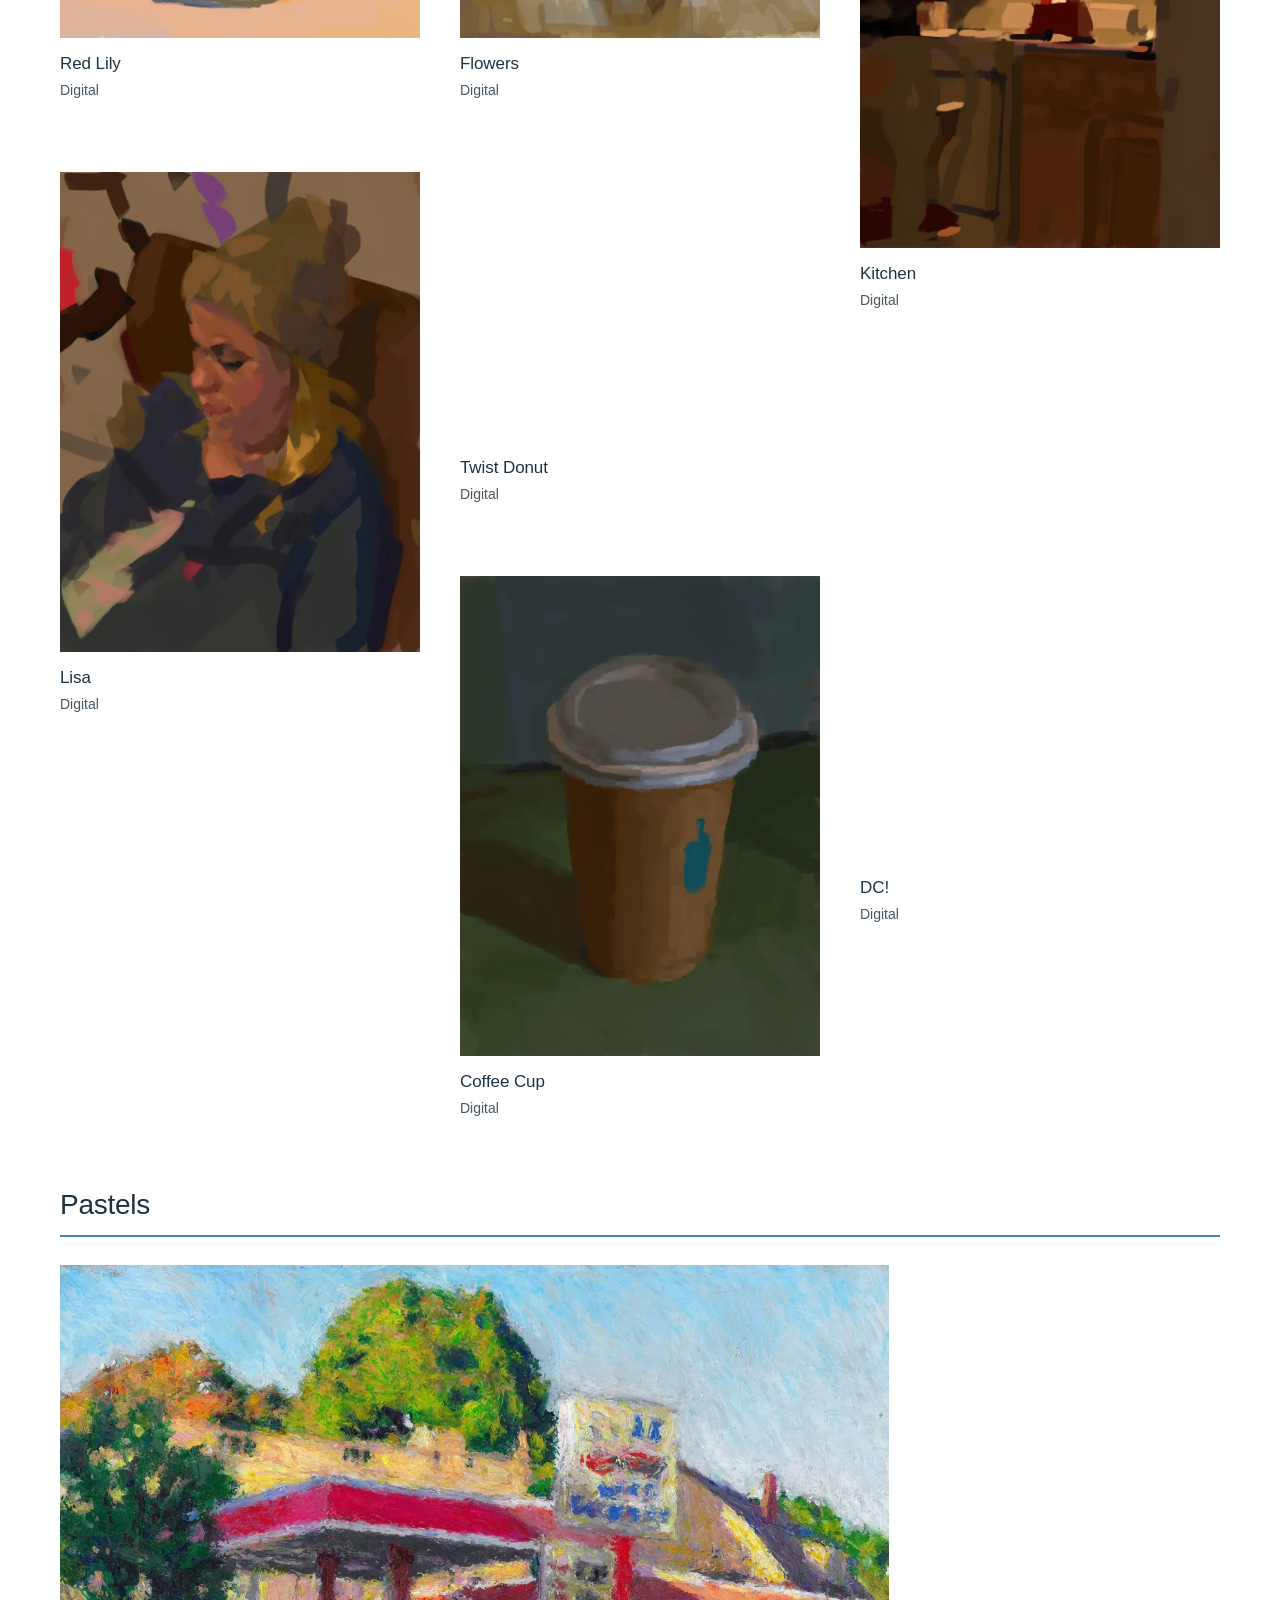
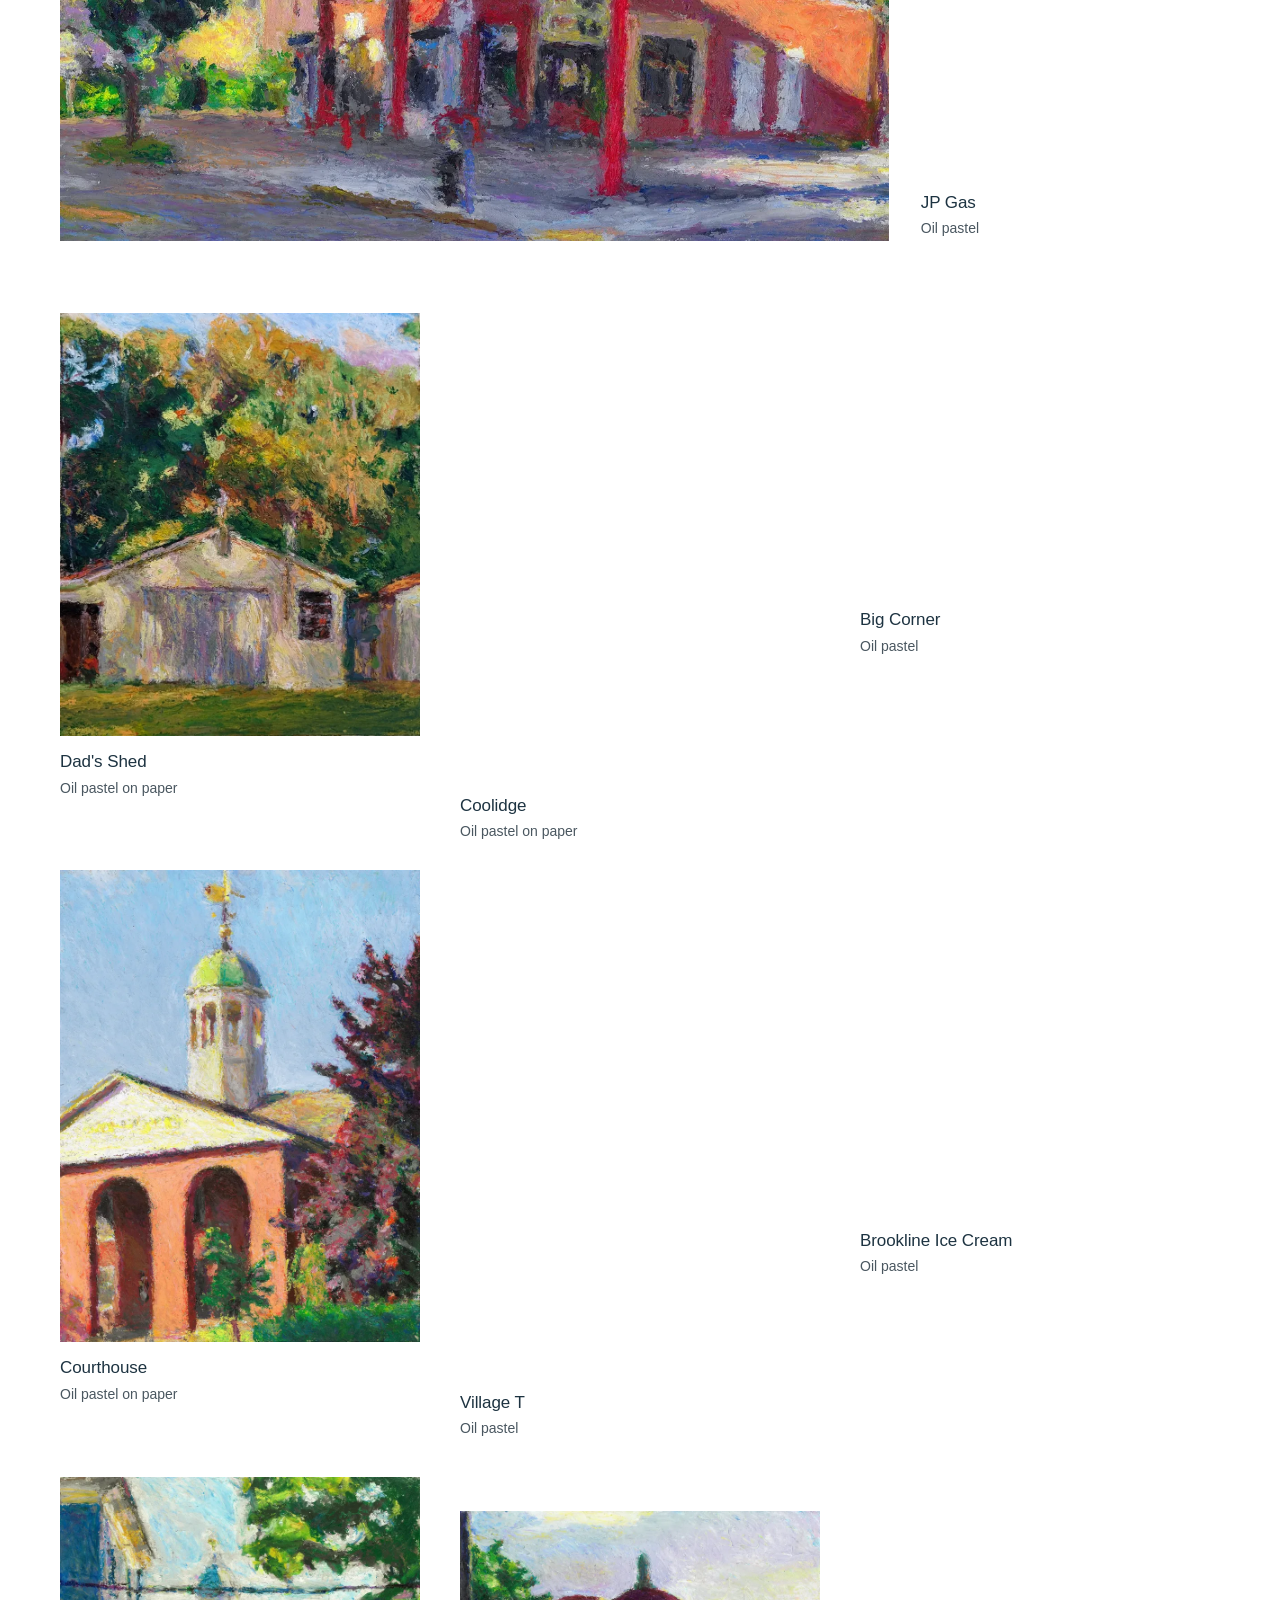
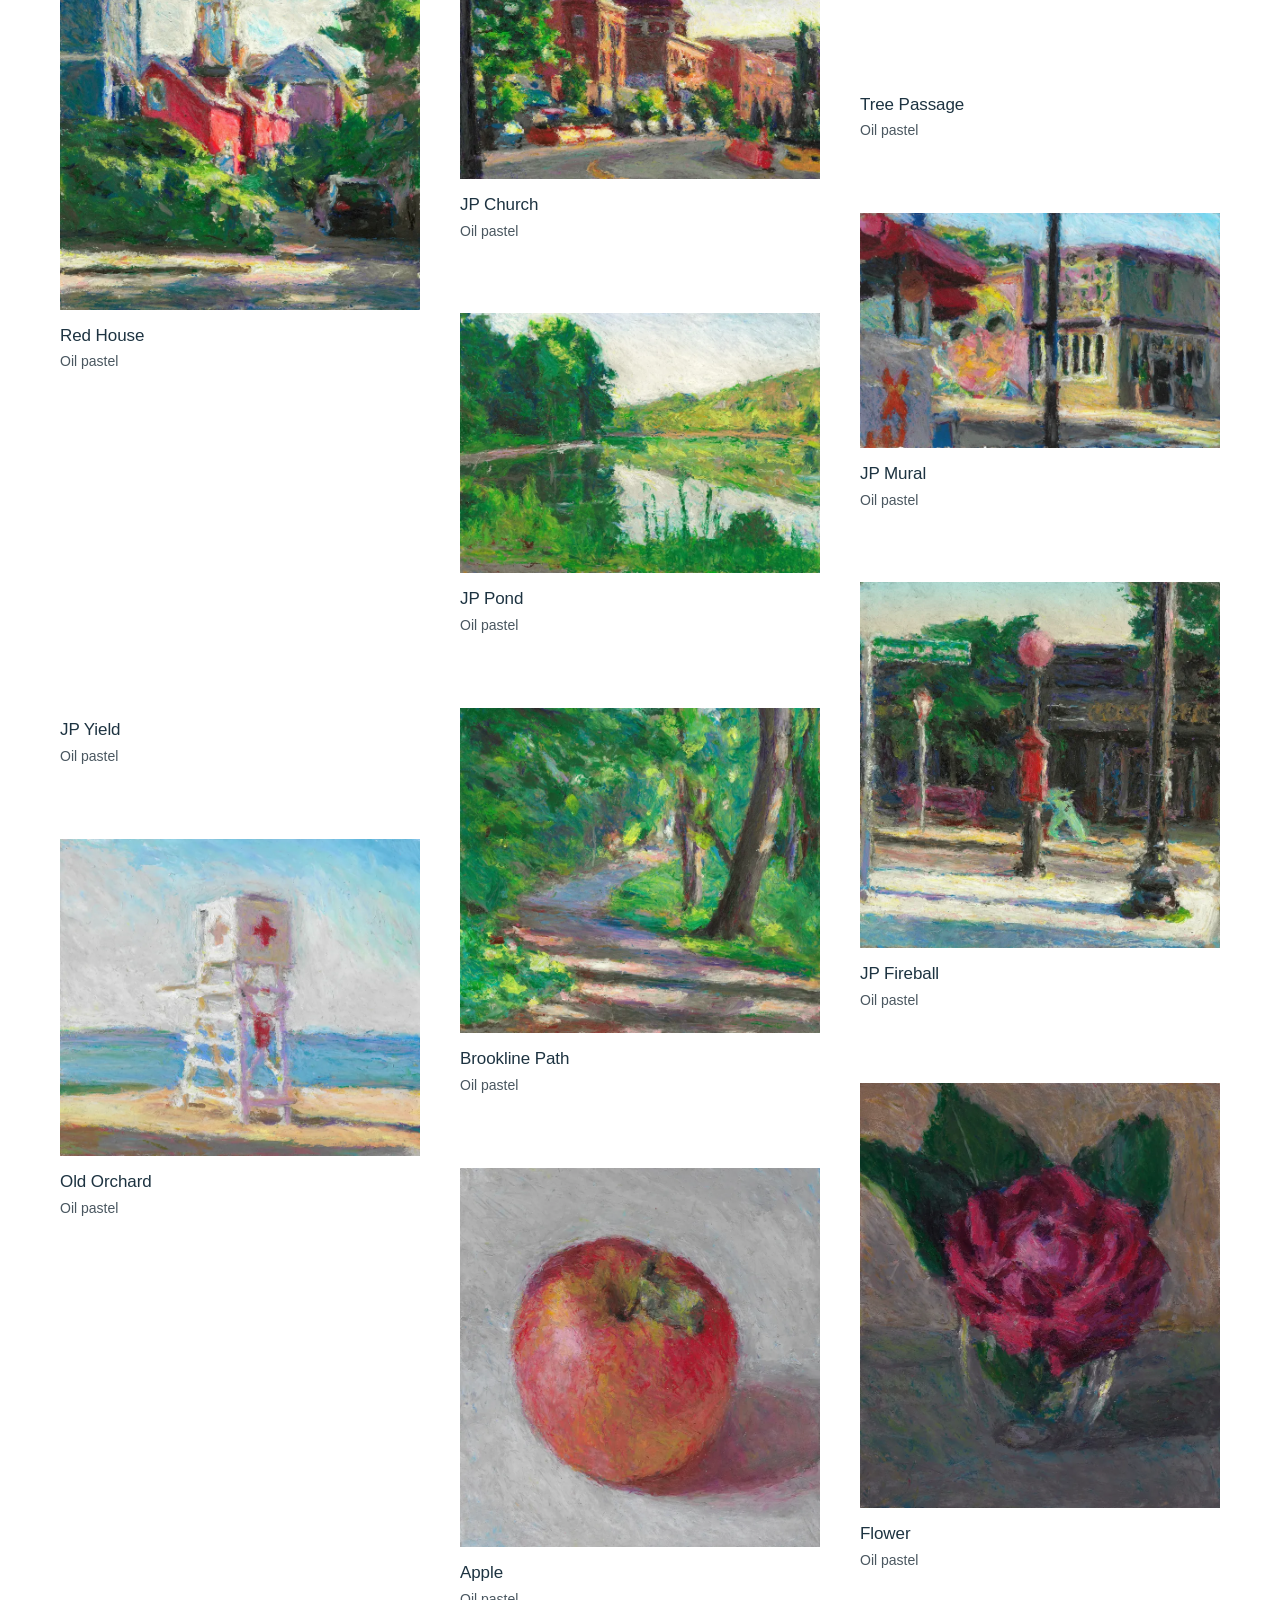
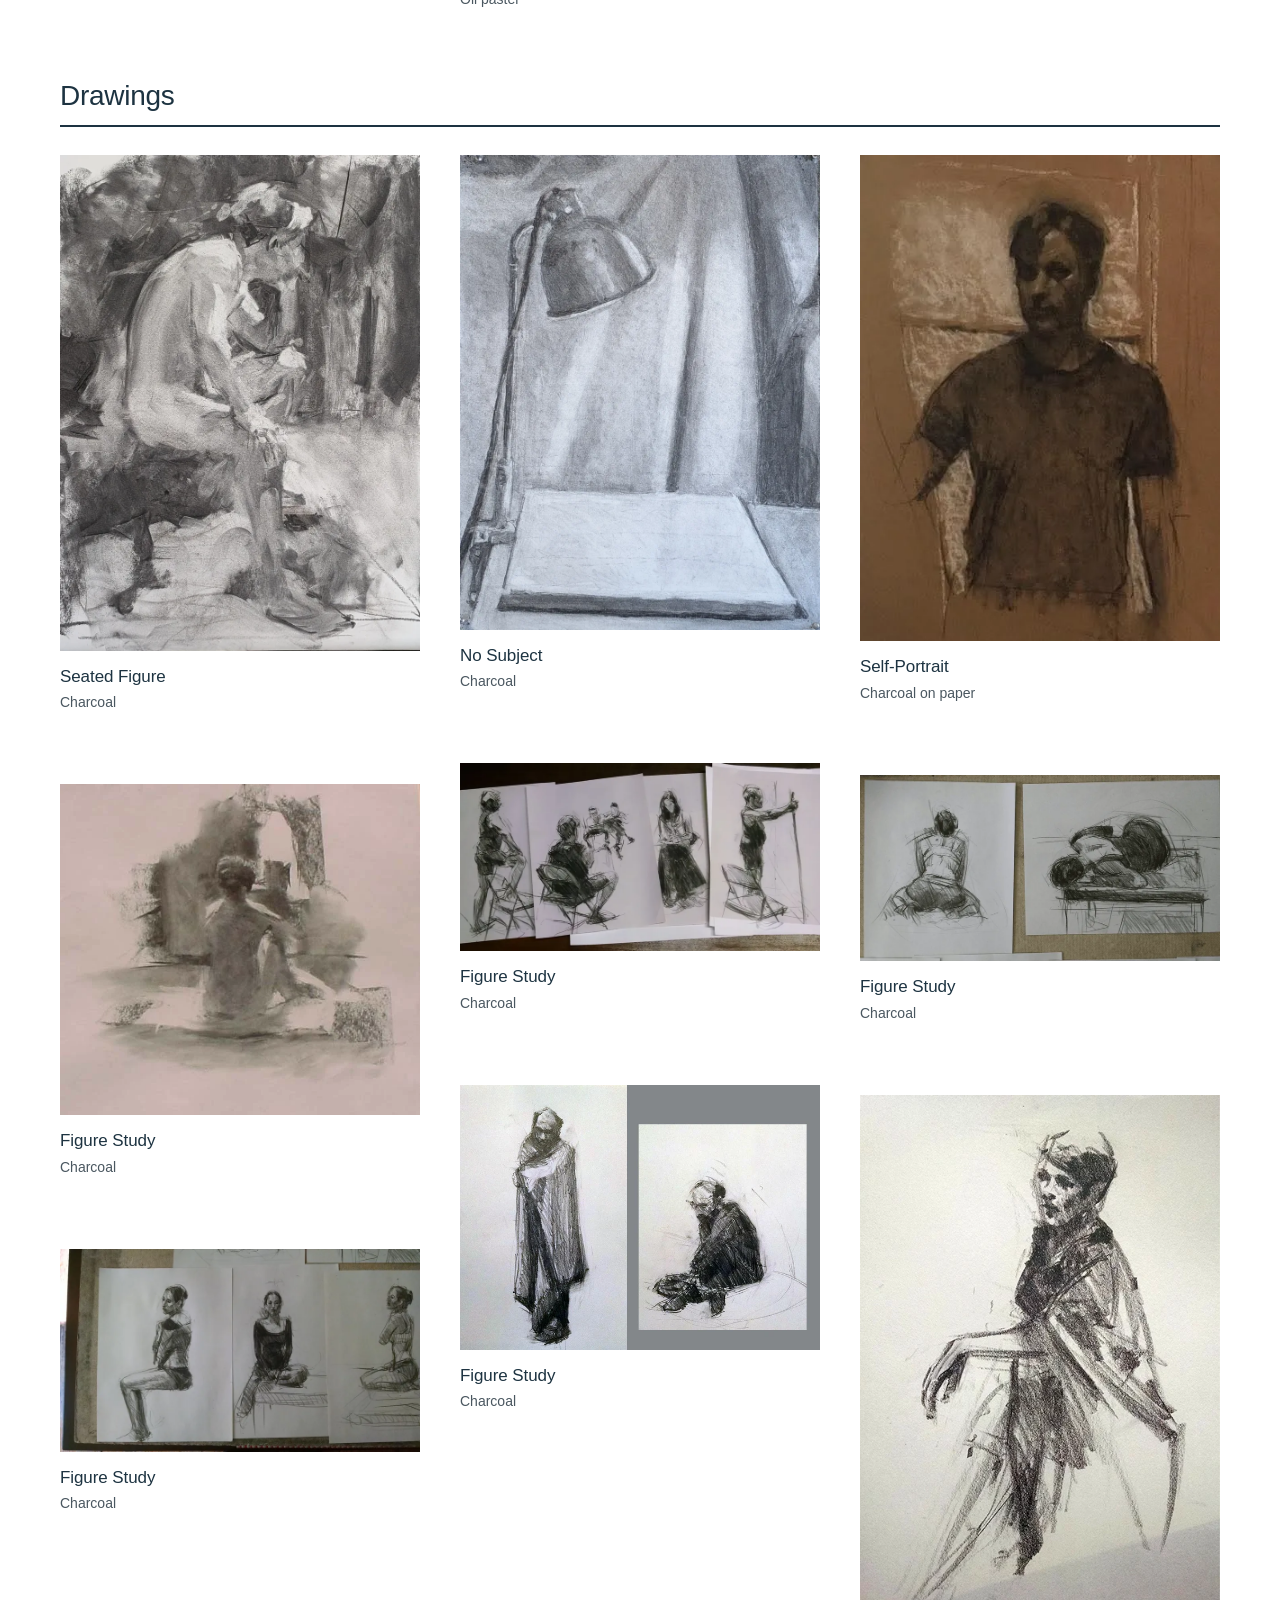
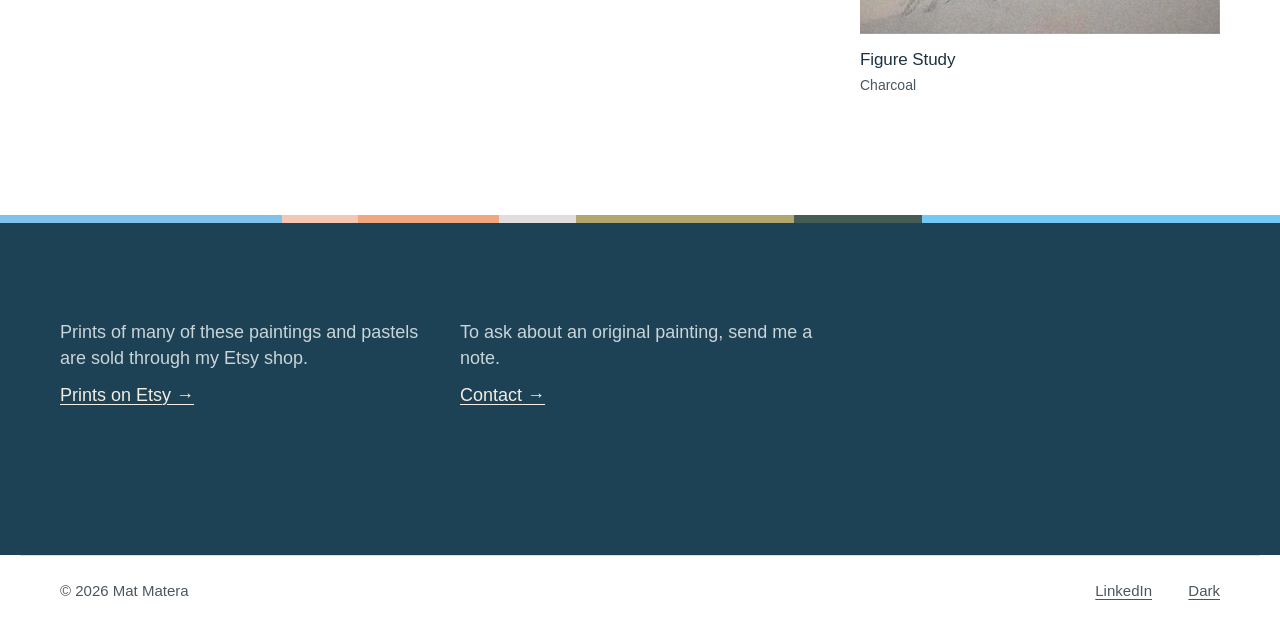
==== commit 69972cdd: "Preview: featured pieces Hiding, Sleeping Cat and JP Gas; Drawings starts with its grid - On wide sc" ====
--- a/index.html
+++ b/index.html
@@ -8,7 +8,7 @@
 <meta name="color-scheme" content="light dark">
 <script>document.documentElement.classList.add("js");try{if(!sessionStorage.getItem("show-intro"))document.documentElement.classList.add("show-intro")}catch(e){}try{var t=localStorage.getItem("theme");if(t==="dark"||t==="light")document.documentElement.setAttribute("data-theme",t)}catch(e){}</script>
 <link rel="stylesheet" href="styles.css?v=ca776ca3">
-<link rel="stylesheet" href="artwork.css?v=ebfc62ad">
+<link rel="stylesheet" href="artwork.css?v=cb5aecf9">
 </head>
 <body>
 <a class="skip" href="#main">Skip to content</a>
@@ -30,7 +30,7 @@
      below into this div, add " work-featured" to its class, and give its img sizes="(min-width: 1240px) 1160px, 94vw".
      The Drive sync only adds to <div class="works">, so it never touches this slot. -->
 <div class="featured">
-<figure class="work work-featured is-placeholder"><div class="ph"><span class="ph-label">Featured paintings piece</span></div><figcaption><span class="t">Title</span><span class="m">Medium</span></figcaption></figure>
+<figure class="work work-featured"><a class="zoom" href="assets/paintings/donuts.webp" data-title="Hiding" data-medium="Oil on wood"><img src="assets/paintings/donuts.webp" srcset="assets/paintings/donuts-800.webp 800w, assets/paintings/donuts-1200.webp 1200w, assets/paintings/donuts.webp 1382w" sizes="(min-width: 1240px) 1160px, 94vw" alt="Oil painting of two donuts in a white paper bag, one glazed and covered with colorful sprinkles" width="1382" height="1361" style="--w:1382px" decoding="async"></a><figcaption><span class="t">Hiding</span><span class="m">Oil on wood</span></figcaption></figure>
 </div>
 <div class="works">
 <figure class="work"><a class="zoom" href="assets/paintings/chinatown.webp" data-title="Chinatown" data-medium="Oil on canvas"><img src="assets/paintings/chinatown.webp" srcset="assets/paintings/chinatown-800.webp 800w, assets/paintings/chinatown-1200.webp 1200w, assets/paintings/chinatown.webp 1600w" sizes="(min-width: 1240px) 380px, (min-width: 960px) 31vw, (min-width: 560px) 48vw, 92vw" alt="Chinatown, oil on canvas, by Mat Matera" width="1600" height="1231" style="--w:1600px" loading="lazy" decoding="async"></a><figcaption><span class="t">Chinatown</span><span class="m">Oil on canvas</span></figcaption></figure>
@@ -40,7 +40,6 @@
 <figure class="work"><a class="zoom" href="assets/paintings/downtown.webp" data-sold="1" data-print="https://www.etsy.com/listing/4614045343/downtown-northampton-massachusetts-print" data-title="Downtown" data-medium="Oil on wood"><img src="assets/paintings/downtown.webp" alt="Oil painting of a sunlit downtown street with a white church steeple and red-brick buildings" width="593" height="592" style="--w:593px" loading="lazy" decoding="async"></a><figcaption><span class="t">Downtown</span><span class="m">Oil on wood</span></figcaption></figure>
 <figure class="work"><a class="zoom" href="assets/paintings/south-station.webp" data-title="South Station" data-medium="Oil on wood"><img src="assets/paintings/south-station.webp" alt="Oil painting of a grand columned building and clock tower overlooking a crowded city square" width="663" height="900" style="--w:663px" loading="lazy" decoding="async"></a><figcaption><span class="t">South Station</span><span class="m">Oil on wood</span></figcaption></figure>
 <figure class="work"><a class="zoom" href="assets/paintings/tea-kettle.webp" data-title="Tea Kettle" data-medium="Oil on wood"><img src="assets/paintings/tea-kettle.webp" alt="Oil painting of a reflective metal tea kettle on a brightly striped cloth" width="685" height="848" style="--w:685px" loading="lazy" decoding="async"></a><figcaption><span class="t">Tea Kettle</span><span class="m">Oil on wood</span></figcaption></figure>
-<figure class="work"><a class="zoom" href="assets/paintings/donuts.webp" data-title="Hiding" data-medium="Oil on wood"><img src="assets/paintings/donuts.webp" srcset="assets/paintings/donuts-800.webp 800w, assets/paintings/donuts-1200.webp 1200w, assets/paintings/donuts.webp 1382w" sizes="(min-width: 1240px) 380px, (min-width: 960px) 31vw, (min-width: 560px) 48vw, 92vw" alt="Oil painting of two donuts in a white paper bag, one glazed and covered with colorful sprinkles" width="1382" height="1361" style="--w:1382px" loading="lazy" decoding="async"></a><figcaption><span class="t">Hiding</span><span class="m">Oil on wood</span></figcaption></figure>
 <figure class="work"><a class="zoom" href="assets/paintings/moka-pot.webp" data-title="Moka Pot" data-medium="Oil on wood"><img src="assets/paintings/moka-pot.webp" srcset="assets/paintings/moka-pot-800.webp 800w, assets/paintings/moka-pot-1200.webp 1200w, assets/paintings/moka-pot.webp 1867w" sizes="(min-width: 1240px) 380px, (min-width: 960px) 31vw, (min-width: 560px) 48vw, 92vw" alt="Oil painting of a silver and red moka pot on richly folded red fabric against a blue background" width="1867" height="1867" style="--w:1867px" loading="lazy" decoding="async"></a><figcaption><span class="t">Moka Pot</span><span class="m">Oil on wood</span></figcaption></figure>
 <figure class="work"><a class="zoom" href="assets/paintings/cow-head.webp" data-title="JP Licks" data-medium="Oil on wood"><img src="assets/paintings/cow-head.webp" srcset="assets/paintings/cow-head-800.webp 800w, assets/paintings/cow-head.webp 1217w" sizes="(min-width: 1240px) 380px, (min-width: 960px) 31vw, (min-width: 560px) 48vw, 92vw" alt="Oil painting of a red-brick storefront with a sculpted cow head above the entrance" width="1217" height="962" style="--w:1217px" loading="lazy" decoding="async"></a><figcaption><span class="t">JP Licks</span><span class="m">Oil on wood</span></figcaption></figure>
 <figure class="work"><a class="zoom" href="assets/paintings/northampton-panorama.webp" data-sold="1" data-print="https://www.etsy.com/listing/4614048401/northampton-ma-panoramic-print-main" data-title="Northampton Panorama" data-medium="Oil on wood"><img src="assets/paintings/northampton-panorama.webp" srcset="assets/paintings/northampton-panorama-800.webp 800w, assets/paintings/northampton-panorama-1200.webp 1200w, assets/paintings/northampton-panorama.webp 1600w" sizes="(min-width: 1240px) 380px, (min-width: 960px) 31vw, (min-width: 560px) 48vw, 92vw" alt="Panoramic oil painting of a colorful downtown streetscape beneath a clear blue sky" width="1600" height="727" style="--w:1600px" loading="lazy" decoding="async"></a><figcaption><span class="t">Northampton Panorama</span><span class="m">Oil on wood</span></figcaption></figure>
@@ -54,13 +53,12 @@
      below into this div, add " work-featured" to its class, and give its img sizes="(min-width: 1240px) 1160px, 94vw".
      The Drive sync only adds to <div class="works">, so it never touches this slot. -->
 <div class="featured">
-<figure class="work work-featured is-placeholder"><div class="ph"><span class="ph-label">Featured digital piece</span></div><figcaption><span class="t">Title</span><span class="m">Medium</span></figcaption></figure>
+<figure class="work work-featured"><a class="zoom" href="assets/digital/sleeping-cat.webp" data-title="Sleeping Cat" data-medium="Digital"><img src="assets/digital/sleeping-cat.webp" srcset="assets/digital/sleeping-cat-800.webp 800w, assets/digital/sleeping-cat-1200.webp 1200w, assets/digital/sleeping-cat.webp 2048w" sizes="(min-width: 1240px) 1160px, 94vw" alt="Digital painting of a dark-coated cat sleeping in a warm patch of sunlight on rumpled blankets" width="2048" height="1528" style="--w:2048px" decoding="async"></a><figcaption><span class="t">Sleeping Cat</span><span class="m">Digital</span></figcaption></figure>
 </div>
 <div class="works">
 <figure class="work"><a class="zoom" href="assets/digital/williamsburg.webp" data-title="Williamsburg" data-medium="Digital"><img src="assets/digital/williamsburg.webp" srcset="assets/digital/williamsburg-800.webp 800w, assets/digital/williamsburg-1200.webp 1200w, assets/digital/williamsburg.webp 1600w" sizes="(min-width: 1240px) 380px, (min-width: 960px) 31vw, (min-width: 560px) 48vw, 92vw" alt="Williamsburg, digital, by Mat Matera" width="1600" height="1199" style="--w:1600px" loading="lazy" decoding="async"></a><figcaption><span class="t">Williamsburg</span><span class="m">Digital</span></figcaption></figure>
 <figure class="work"><a class="zoom" href="assets/digital/image04.webp" data-title="Pebbles" data-medium="Digital"><img src="assets/digital/image04.webp" srcset="assets/digital/image04-800.webp 800w, assets/digital/image04-1200.webp 1200w, assets/digital/image04.webp 1600w" sizes="(min-width: 1240px) 380px, (min-width: 960px) 31vw, (min-width: 560px) 48vw, 92vw" alt="Pebbles, digital, by Mat Matera" width="1600" height="1200" style="--w:1600px" loading="lazy" decoding="async"></a><figcaption><span class="t">Pebbles</span><span class="m">Digital</span></figcaption></figure>
 <figure class="work"><a class="zoom" href="assets/digital/image03.webp" data-title="Red Flowers" data-medium="Digital"><img src="assets/digital/image03.webp" srcset="assets/digital/image03-800.webp 800w, assets/digital/image03.webp 1200w" sizes="(min-width: 1240px) 380px, (min-width: 960px) 31vw, (min-width: 560px) 48vw, 92vw" alt="Red Flowers, digital, by Mat Matera" width="1200" height="1600" style="--w:1200px" loading="lazy" decoding="async"></a><figcaption><span class="t">Red Flowers</span><span class="m">Digital</span></figcaption></figure>
-<figure class="work"><a class="zoom" href="assets/digital/sleeping-cat.webp" data-title="Sleeping Cat" data-medium="Digital"><img src="assets/digital/sleeping-cat.webp" srcset="assets/digital/sleeping-cat-800.webp 800w, assets/digital/sleeping-cat-1200.webp 1200w, assets/digital/sleeping-cat.webp 2048w" sizes="(min-width: 1240px) 380px, (min-width: 960px) 31vw, (min-width: 560px) 48vw, 92vw" alt="Digital painting of a dark-coated cat sleeping in a warm patch of sunlight on rumpled blankets" width="2048" height="1528" style="--w:2048px" loading="lazy" decoding="async"></a><figcaption><span class="t">Sleeping Cat</span><span class="m">Digital</span></figcaption></figure>
 <figure class="work"><a class="zoom" href="assets/digital/red-lily.webp" data-title="Red Lily" data-medium="Digital"><img src="assets/digital/red-lily.webp" srcset="assets/digital/red-lily-800.webp 800w, assets/digital/red-lily.webp 1350w" sizes="(min-width: 1240px) 380px, (min-width: 960px) 31vw, (min-width: 560px) 48vw, 92vw" alt="Digital painting of a red lily in a glass jar on a sunlit table" width="1350" height="1800" style="--w:1350px" loading="lazy" decoding="async"></a><figcaption><span class="t">Red Lily</span><span class="m">Digital</span></figcaption></figure>
 <figure class="work"><a class="zoom" href="assets/digital/flowers.webp" data-title="Flowers" data-medium="Digital"><img src="assets/digital/flowers.webp" srcset="assets/digital/flowers-800.webp 800w, assets/digital/flowers.webp 1350w" sizes="(min-width: 1240px) 380px, (min-width: 960px) 31vw, (min-width: 560px) 48vw, 92vw" alt="Digital painting of pink flowers in a glass vase, reflected on a table" width="1350" height="1800" style="--w:1350px" loading="lazy" decoding="async"></a><figcaption><span class="t">Flowers</span><span class="m">Digital</span></figcaption></figure>
 <figure class="work"><a class="zoom" href="assets/digital/kitchen.webp" data-title="Kitchen" data-medium="Digital"><img src="assets/digital/kitchen.webp" srcset="assets/digital/kitchen-800.webp 800w, assets/digital/kitchen.webp 1350w" sizes="(min-width: 1240px) 380px, (min-width: 960px) 31vw, (min-width: 560px) 48vw, 92vw" alt="Digital painting of a dim kitchen lit by a warm light over the stove" width="1350" height="1800" style="--w:1350px" loading="lazy" decoding="async"></a><figcaption><span class="t">Kitchen</span><span class="m">Digital</span></figcaption></figure>
@@ -76,7 +74,7 @@
      below into this div, add " work-featured" to its class, and give its img sizes="(min-width: 1240px) 1160px, 94vw".
      The Drive sync only adds to <div class="works">, so it never touches this slot. -->
 <div class="featured">
-<figure class="work work-featured is-placeholder"><div class="ph"><span class="ph-label">Featured pastels piece</span></div><figcaption><span class="t">Title</span><span class="m">Medium</span></figcaption></figure>
+<figure class="work work-featured"><a class="zoom" href="assets/pastels/jp-gas.webp" data-print="https://www.etsy.com/listing/4619000184/gas-station-brookline-ma-art-print-gas" data-title="JP Gas" data-medium="Oil pastel"><img src="assets/pastels/jp-gas.webp" srcset="assets/pastels/jp-gas-800.webp 800w, assets/pastels/jp-gas-1200.webp 1200w, assets/pastels/jp-gas.webp 2000w" sizes="(min-width: 1240px) 1160px, 94vw" alt="Oil pastel of a red-canopied gas station and shop under summer trees" width="2000" height="1390" style="--w:2000px" decoding="async"></a><figcaption><span class="t">JP Gas</span><span class="m">Oil pastel</span></figcaption></figure>
 </div>
 <div class="works">
 <figure class="work"><a class="zoom" href="assets/pastels/dad-shed.webp" data-sold="1" data-title="Dad&#x27;s Shed" data-medium="Oil pastel on paper"><img src="assets/pastels/dad-shed.webp" srcset="assets/pastels/dad-shed-800.webp 800w, assets/pastels/dad-shed.webp 1326w" sizes="(min-width: 1240px) 380px, (min-width: 960px) 31vw, (min-width: 560px) 48vw, 92vw" alt="Oil pastel of a sunlit white shed with a dark window, under tall green and autumn-orange trees" width="1326" height="1560" style="--w:1326px" loading="lazy" decoding="async"></a><figcaption><span class="t">Dad&#x27;s Shed</span><span class="m">Oil pastel on paper</span></figcaption></figure>
@@ -88,7 +86,6 @@
 <figure class="work"><a class="zoom" href="assets/pastels/treepassage.webp" data-print="https://www.etsy.com/listing/4619004872/big-tree-park-brookline-ma-art-print-big" data-title="Tree Passage" data-medium="Oil pastel"><img src="assets/pastels/treepassage.webp" srcset="assets/pastels/treepassage-800.webp 800w, assets/pastels/treepassage-1200.webp 1200w, assets/pastels/treepassage.webp 2000w" sizes="(min-width: 1240px) 380px, (min-width: 960px) 31vw, (min-width: 560px) 48vw, 92vw" alt="Oil pastel of a large tree arching over a shaded wooded path" width="2000" height="1833" style="--w:2000px" loading="lazy" decoding="async"></a><figcaption><span class="t">Tree Passage</span><span class="m">Oil pastel</span></figcaption></figure>
 <figure class="work"><a class="zoom" href="assets/pastels/redhouse.webp" data-print="https://www.etsy.com/listing/4618996037/red-church-street-brookline-ma-art-print" data-title="Red House" data-medium="Oil pastel"><img src="assets/pastels/redhouse.webp" srcset="assets/pastels/redhouse-800.webp 800w, assets/pastels/redhouse-1200.webp 1200w, assets/pastels/redhouse.webp 1664w" sizes="(min-width: 1240px) 380px, (min-width: 960px) 31vw, (min-width: 560px) 48vw, 92vw" alt="Oil pastel of a red house with a cupola seen past green shrubs and a parked car" width="1664" height="2000" style="--w:1664px" loading="lazy" decoding="async"></a><figcaption><span class="t">Red House</span><span class="m">Oil pastel</span></figcaption></figure>
 <figure class="work"><a class="zoom" href="assets/pastels/jp-church.webp" data-print="https://www.etsy.com/listing/4618999156/red-brick-street-brookline-ma-art-print" data-title="JP Church" data-medium="Oil pastel"><img src="assets/pastels/jp-church.webp" srcset="assets/pastels/jp-church-800.webp 800w, assets/pastels/jp-church-1200.webp 1200w, assets/pastels/jp-church.webp 2000w" sizes="(min-width: 1240px) 380px, (min-width: 960px) 31vw, (min-width: 560px) 48vw, 92vw" alt="Oil pastel of a curving street lined with brick buildings and a church tower in Jamaica Plain" width="2000" height="1492" style="--w:2000px" loading="lazy" decoding="async"></a><figcaption><span class="t">JP Church</span><span class="m">Oil pastel</span></figcaption></figure>
-<figure class="work"><a class="zoom" href="assets/pastels/jp-gas.webp" data-print="https://www.etsy.com/listing/4619000184/gas-station-brookline-ma-art-print-gas" data-title="JP Gas" data-medium="Oil pastel"><img src="assets/pastels/jp-gas.webp" srcset="assets/pastels/jp-gas-800.webp 800w, assets/pastels/jp-gas-1200.webp 1200w, assets/pastels/jp-gas.webp 2000w" sizes="(min-width: 1240px) 380px, (min-width: 960px) 31vw, (min-width: 560px) 48vw, 92vw" alt="Oil pastel of a red-canopied gas station and shop under summer trees" width="2000" height="1390" style="--w:2000px" loading="lazy" decoding="async"></a><figcaption><span class="t">JP Gas</span><span class="m">Oil pastel</span></figcaption></figure>
 <figure class="work"><a class="zoom" href="assets/pastels/jp-mural.webp" data-print="https://www.etsy.com/listing/4619001166/storefront-red-awning-brookline-ma-art" data-title="JP Mural" data-medium="Oil pastel"><img src="assets/pastels/jp-mural.webp" srcset="assets/pastels/jp-mural-800.webp 800w, assets/pastels/jp-mural-1200.webp 1200w, assets/pastels/jp-mural.webp 2000w" sizes="(min-width: 1240px) 380px, (min-width: 960px) 31vw, (min-width: 560px) 48vw, 92vw" alt="Oil pastel of a street corner with a colorful mural, a red awning and a utility pole" width="2000" height="1309" style="--w:2000px" loading="lazy" decoding="async"></a><figcaption><span class="t">JP Mural</span><span class="m">Oil pastel</span></figcaption></figure>
 <figure class="work"><a class="zoom" href="assets/pastels/jp-pond.webp" data-print="https://www.etsy.com/listing/4619002984/pond-brookline-ma-art-print-pond-oil" data-title="JP Pond" data-medium="Oil pastel"><img src="assets/pastels/jp-pond.webp" srcset="assets/pastels/jp-pond-800.webp 800w, assets/pastels/jp-pond-1200.webp 1200w, assets/pastels/jp-pond.webp 2000w" sizes="(min-width: 1240px) 380px, (min-width: 960px) 31vw, (min-width: 560px) 48vw, 92vw" alt="Oil pastel of a pond reflecting green trees and a far hillside" width="2000" height="1448" style="--w:2000px" loading="lazy" decoding="async"></a><figcaption><span class="t">JP Pond</span><span class="m">Oil pastel</span></figcaption></figure>
 <figure class="work"><a class="zoom" href="assets/pastels/jp-yield.webp" data-print="https://www.etsy.com/listing/4619009410/street-yield-sign-brookline-ma-art-print" data-title="JP Yield" data-medium="Oil pastel"><img src="assets/pastels/jp-yield.webp" srcset="assets/pastels/jp-yield-800.webp 800w, assets/pastels/jp-yield-1200.webp 1200w, assets/pastels/jp-yield.webp 2000w" sizes="(min-width: 1240px) 380px, (min-width: 960px) 31vw, (min-width: 560px) 48vw, 92vw" alt="Oil pastel of a yield sign and street lamp in front of sunlit trees" width="2000" height="1453" style="--w:2000px" loading="lazy" decoding="async"></a><figcaption><span class="t">JP Yield</span><span class="m">Oil pastel</span></figcaption></figure>
@@ -105,7 +102,6 @@
      below into this div, add " work-featured" to its class, and give its img sizes="(min-width: 1240px) 1160px, 94vw".
      The Drive sync only adds to <div class="works">, so it never touches this slot. -->
 <div class="featured">
-<figure class="work work-featured is-placeholder"><div class="ph"><span class="ph-label">Featured drawings piece</span></div><figcaption><span class="t">Title</span><span class="m">Medium</span></figcaption></figure>
 </div>
 <div class="works">
 <figure class="work"><a class="zoom" href="assets/drawings/seated-figure.webp" data-title="Seated Figure" data-medium="Charcoal"><img src="assets/drawings/seated-figure.webp" srcset="assets/drawings/seated-figure-800.webp 800w, assets/drawings/seated-figure.webp 1163w" sizes="(min-width: 1240px) 380px, (min-width: 960px) 31vw, (min-width: 560px) 48vw, 92vw" alt="Seated Figure, charcoal, by Mat Matera" width="1163" height="1600" style="--w:1163px" loading="lazy" decoding="async"></a><figcaption><span class="t">Seated Figure</span><span class="m">Charcoal</span></figcaption></figure>
--- a/artwork.css
+++ b/artwork.css
@@ -284,7 +284,7 @@
    the grid rows below it, and a shorter limit on tall pieces. */
 @media (max-width: 559px) {
   .featured { margin-bottom: 28px; }
-  .work-featured img { max-height: 58vh; }
+  .work-featured img { max-height: 50vh; }
   .work-featured .ph { aspect-ratio: 4 / 3; max-height: 58vh; }
 }
 
@@ -299,3 +299,17 @@
   .work figcaption { padding-top: 8px; }
   .work figcaption .m { padding-top: 1px; }
 }
+/* A collection with no featured piece yet simply starts with its grid. */
+.featured:not(:has(figure)) { display: none; }
+
+/* Wide screens (3 columns): the featured work is sized by height, so the whole piece shows in one view
+   and the grid starts soon after it; its caption sits beside it at the bottom like a wall label when
+   there is room, and drops under it when the piece is wide enough to fill the gallery. Height is set
+   outright (width follows from the width/height in the markup), so the layout is right before the
+   picture loads. */
+@media (min-width: 960px) {
+  .work-featured { display: flex; flex-wrap: wrap; align-items: flex-end; gap: 0 32px; }
+  .work-featured a.zoom { flex: 0 1 auto; min-width: 0; }
+  .work-featured img { width: auto; height: min(64vh, 700px); max-width: 100%; max-height: none; object-fit: contain; object-position: left bottom; }
+  .work-featured figcaption { flex: 1 0 200px; padding-top: 14px; padding-bottom: 2px; }
+}
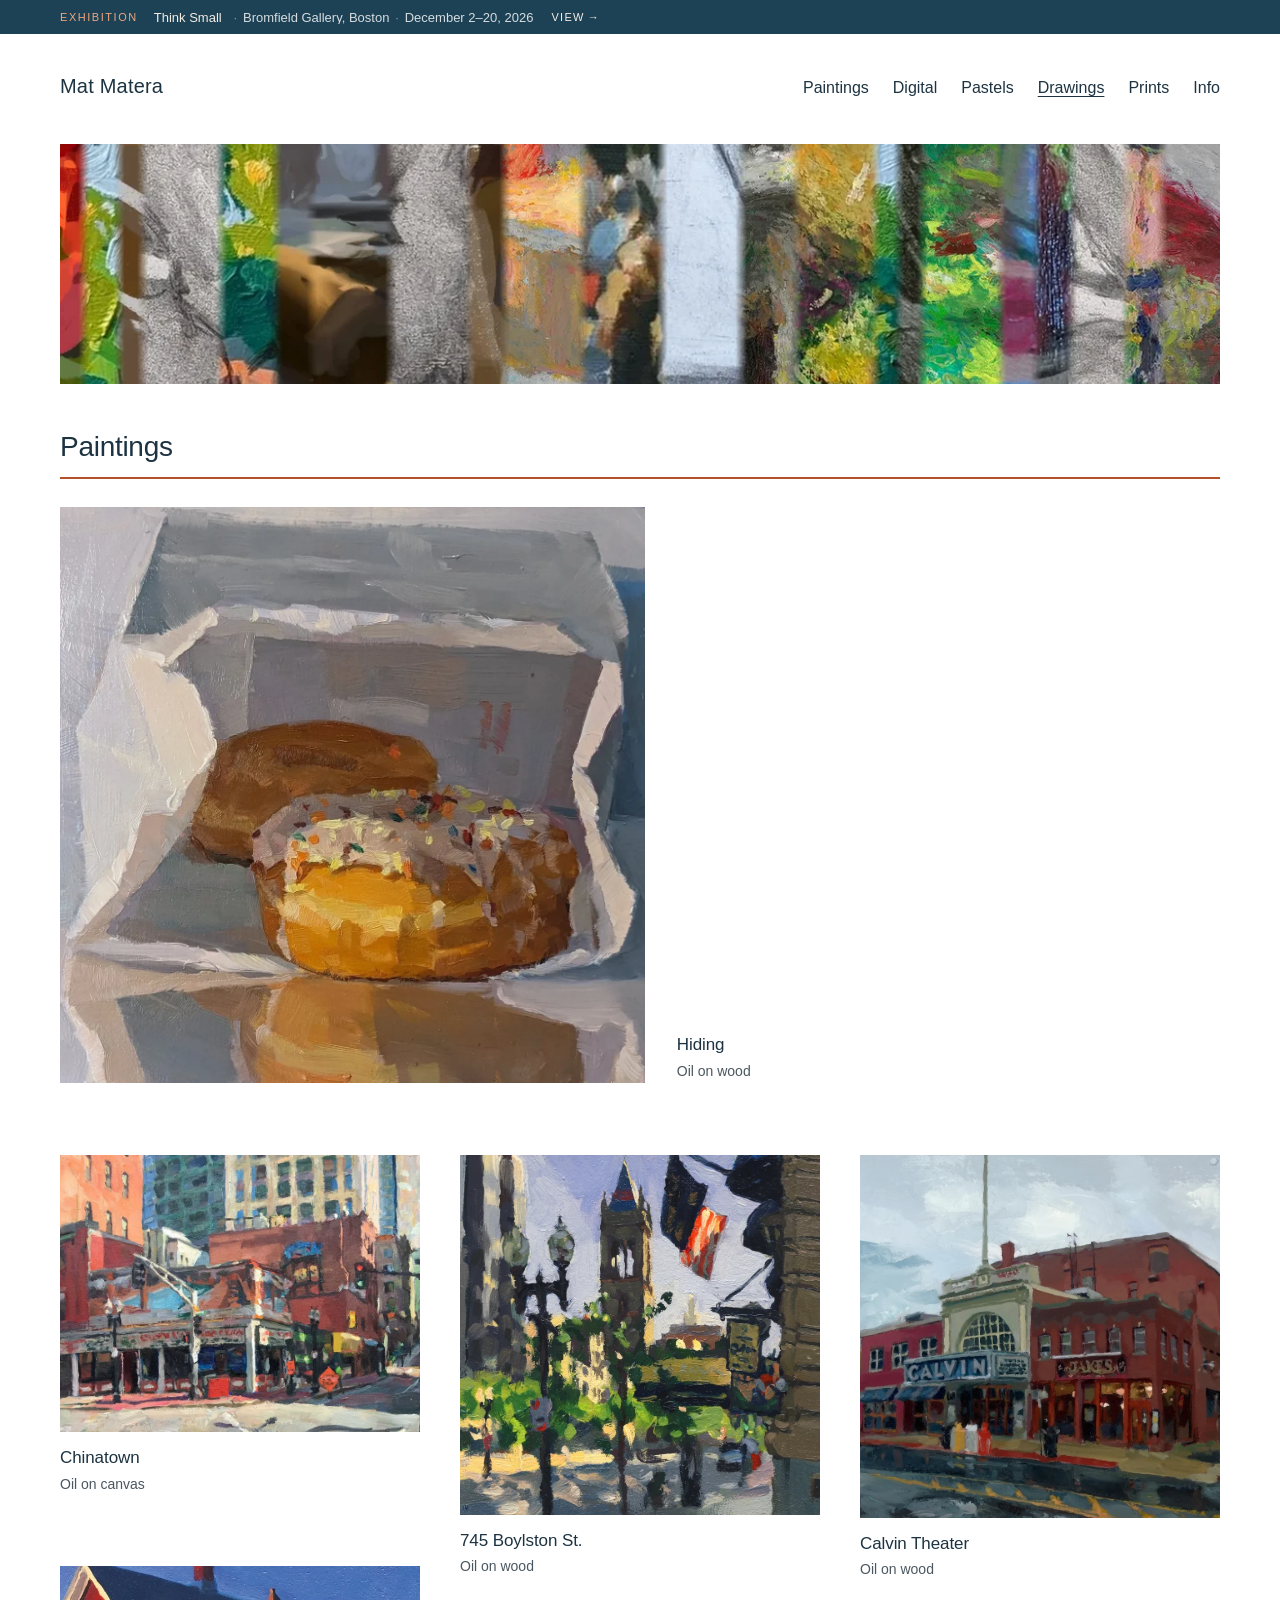
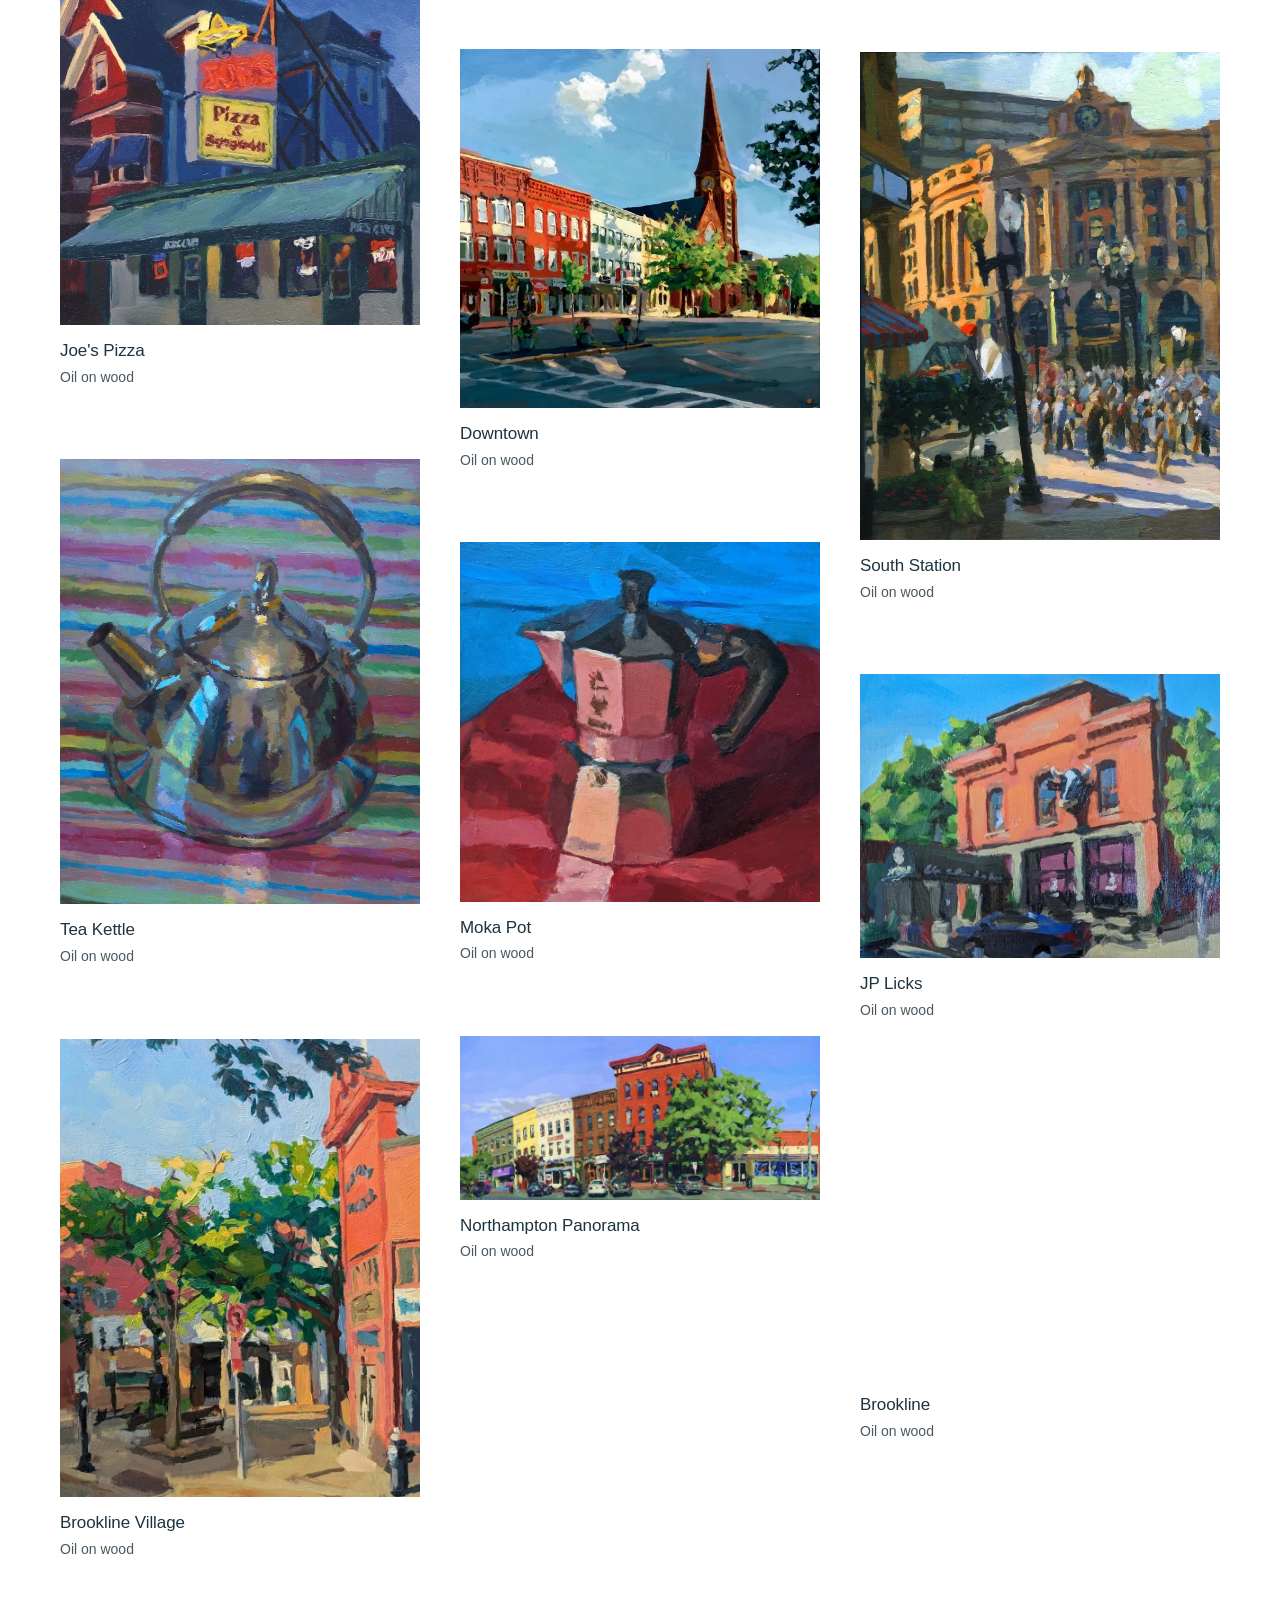
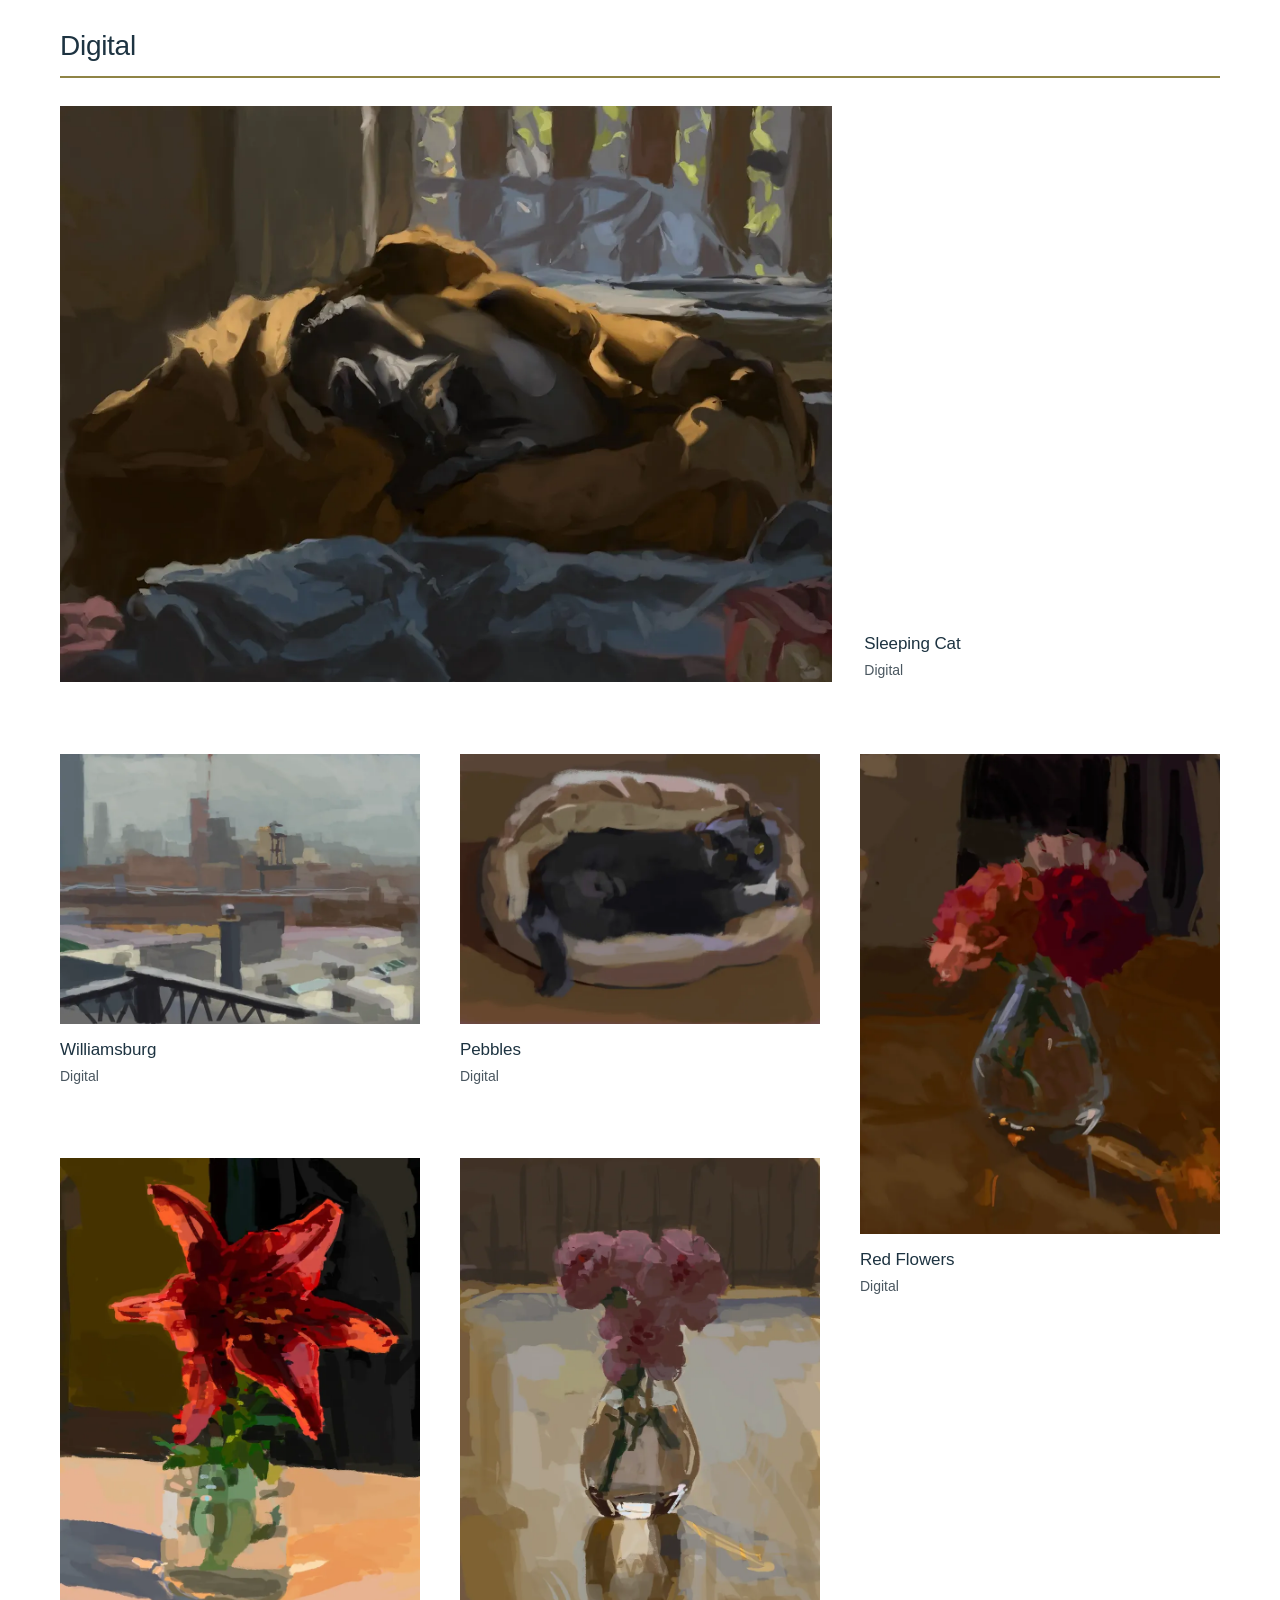
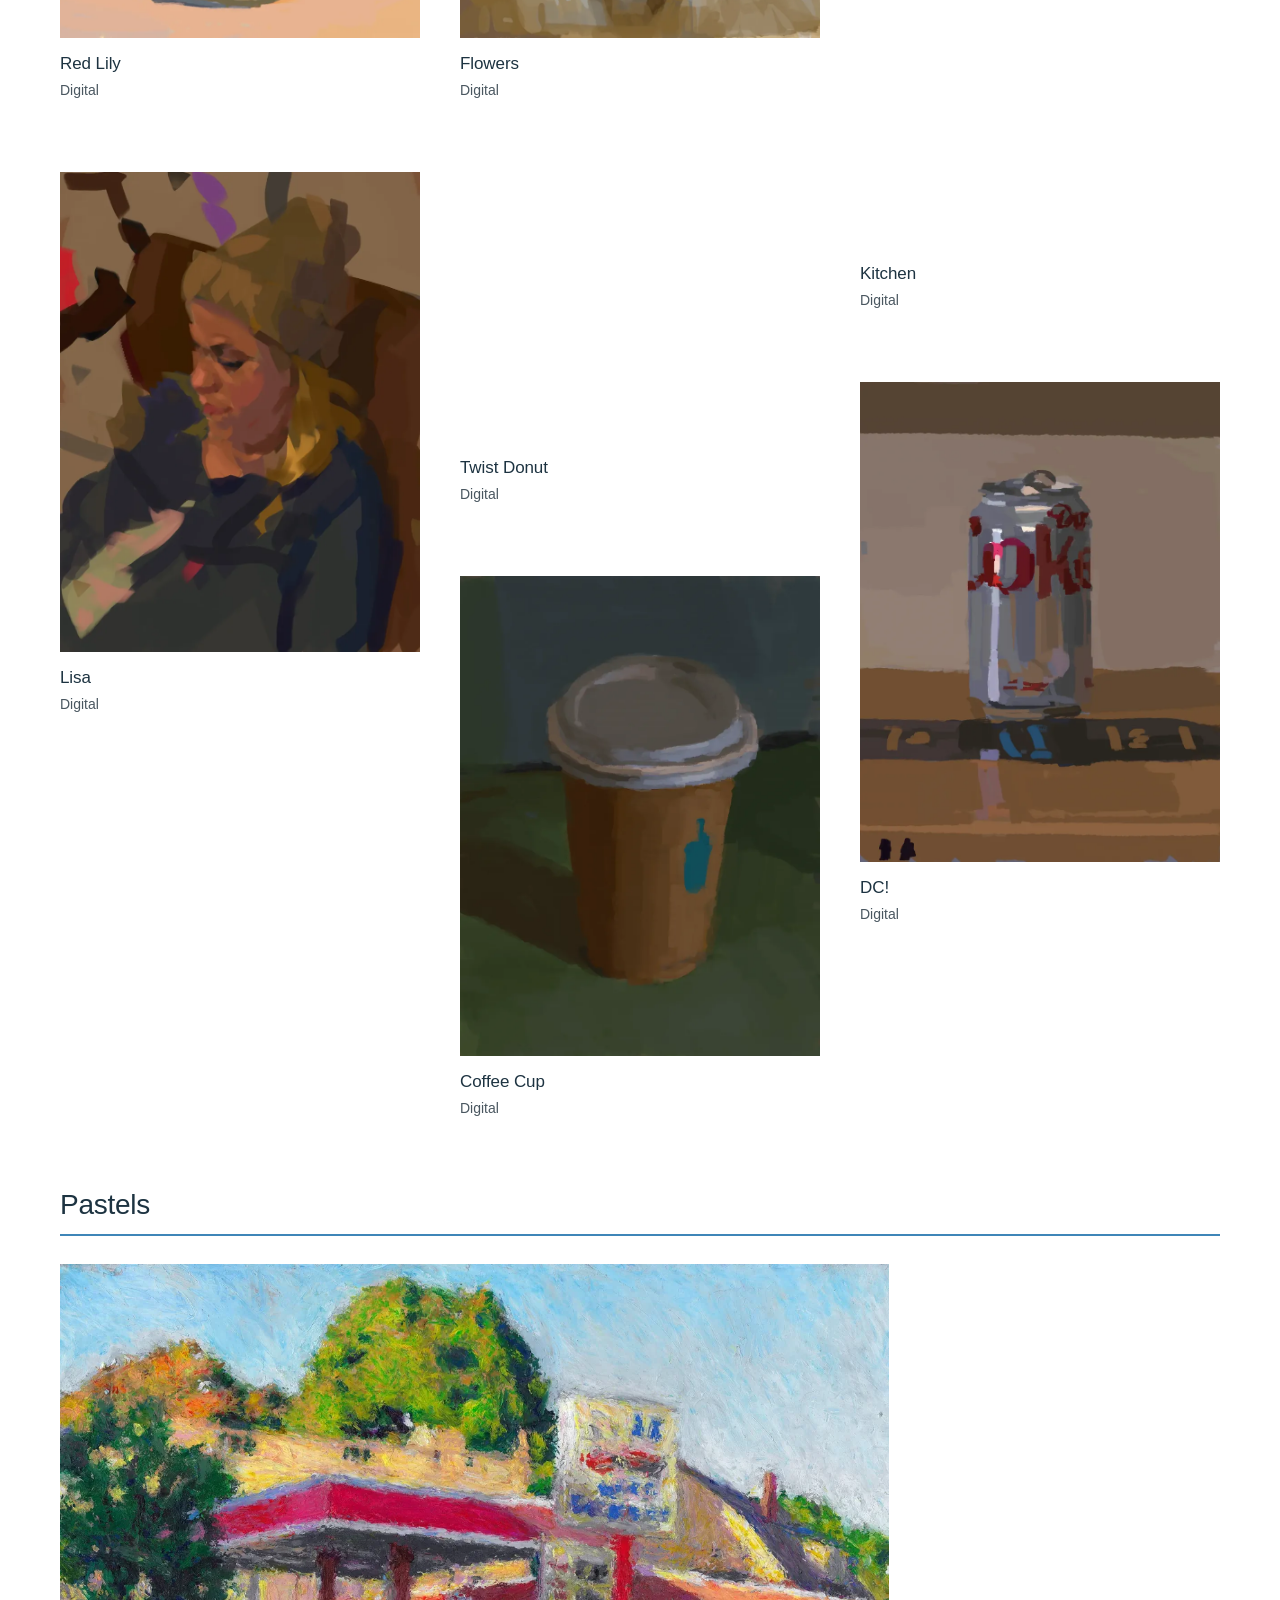
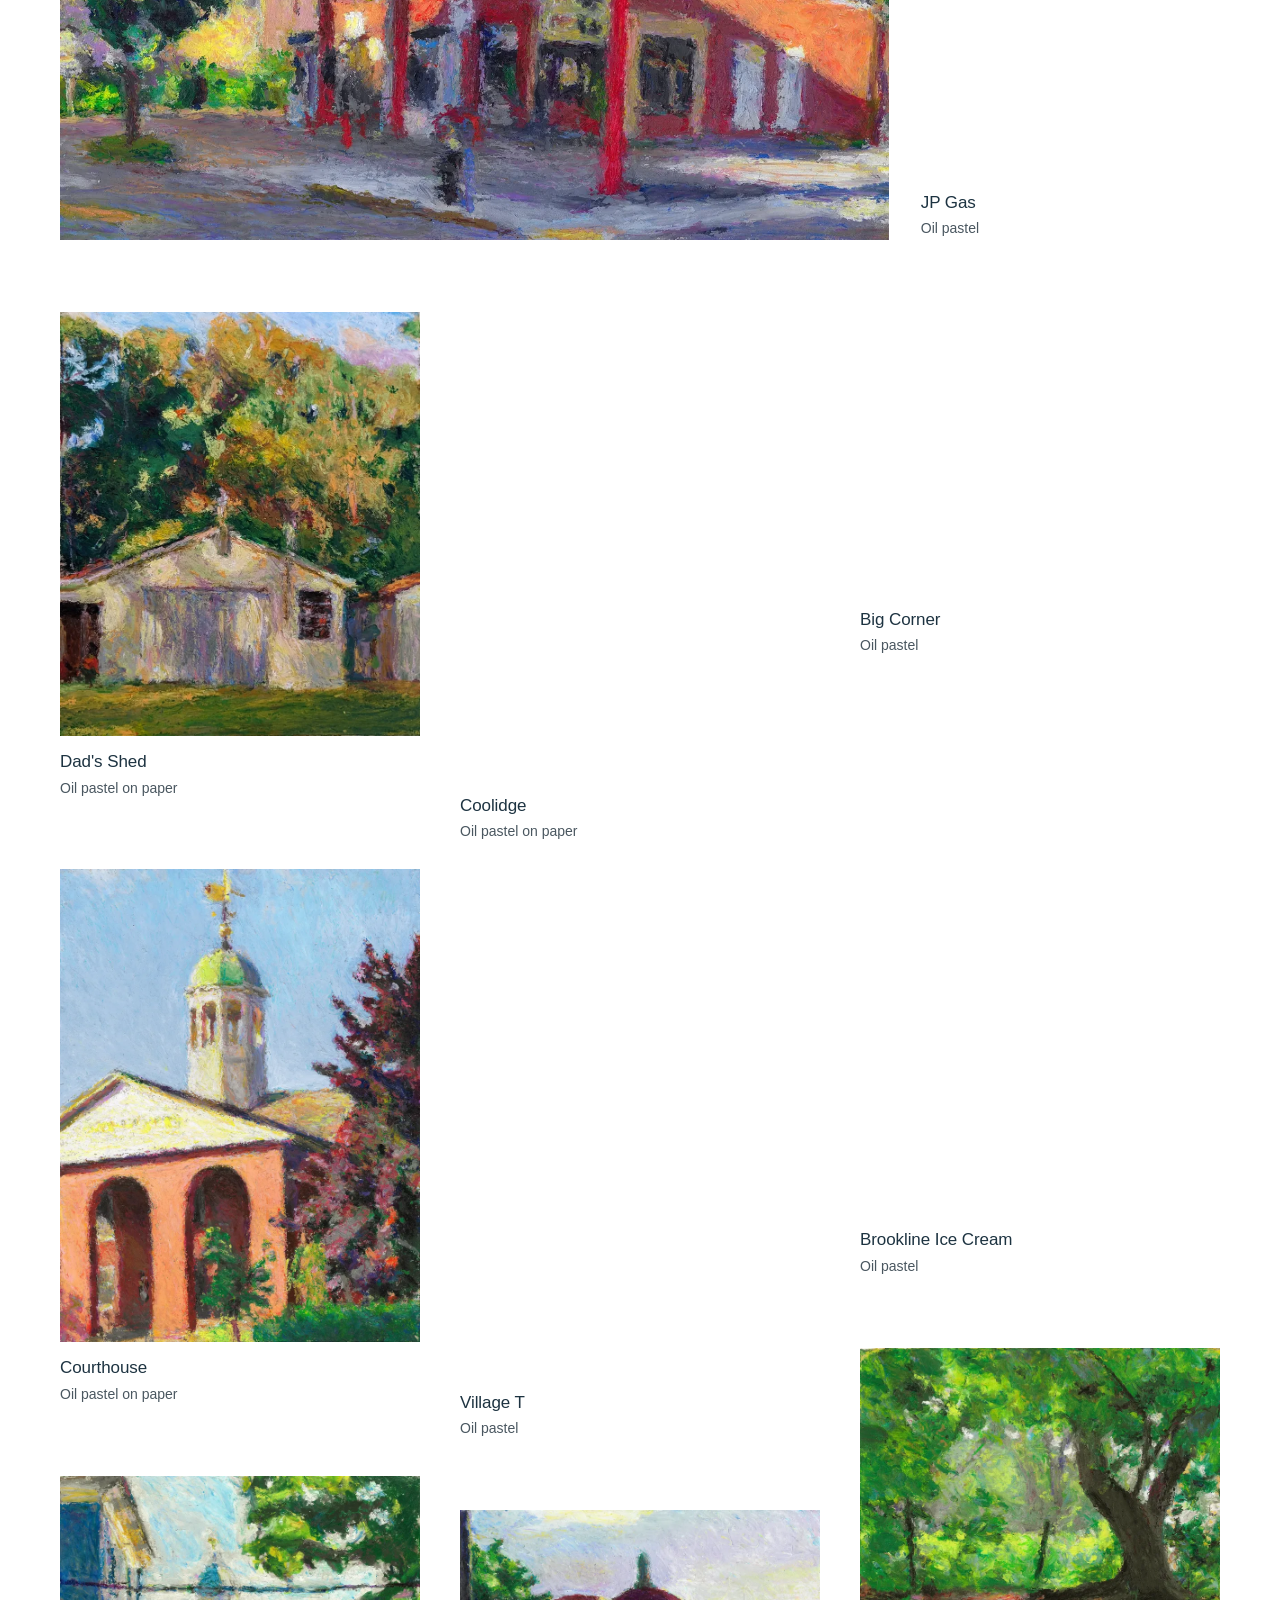
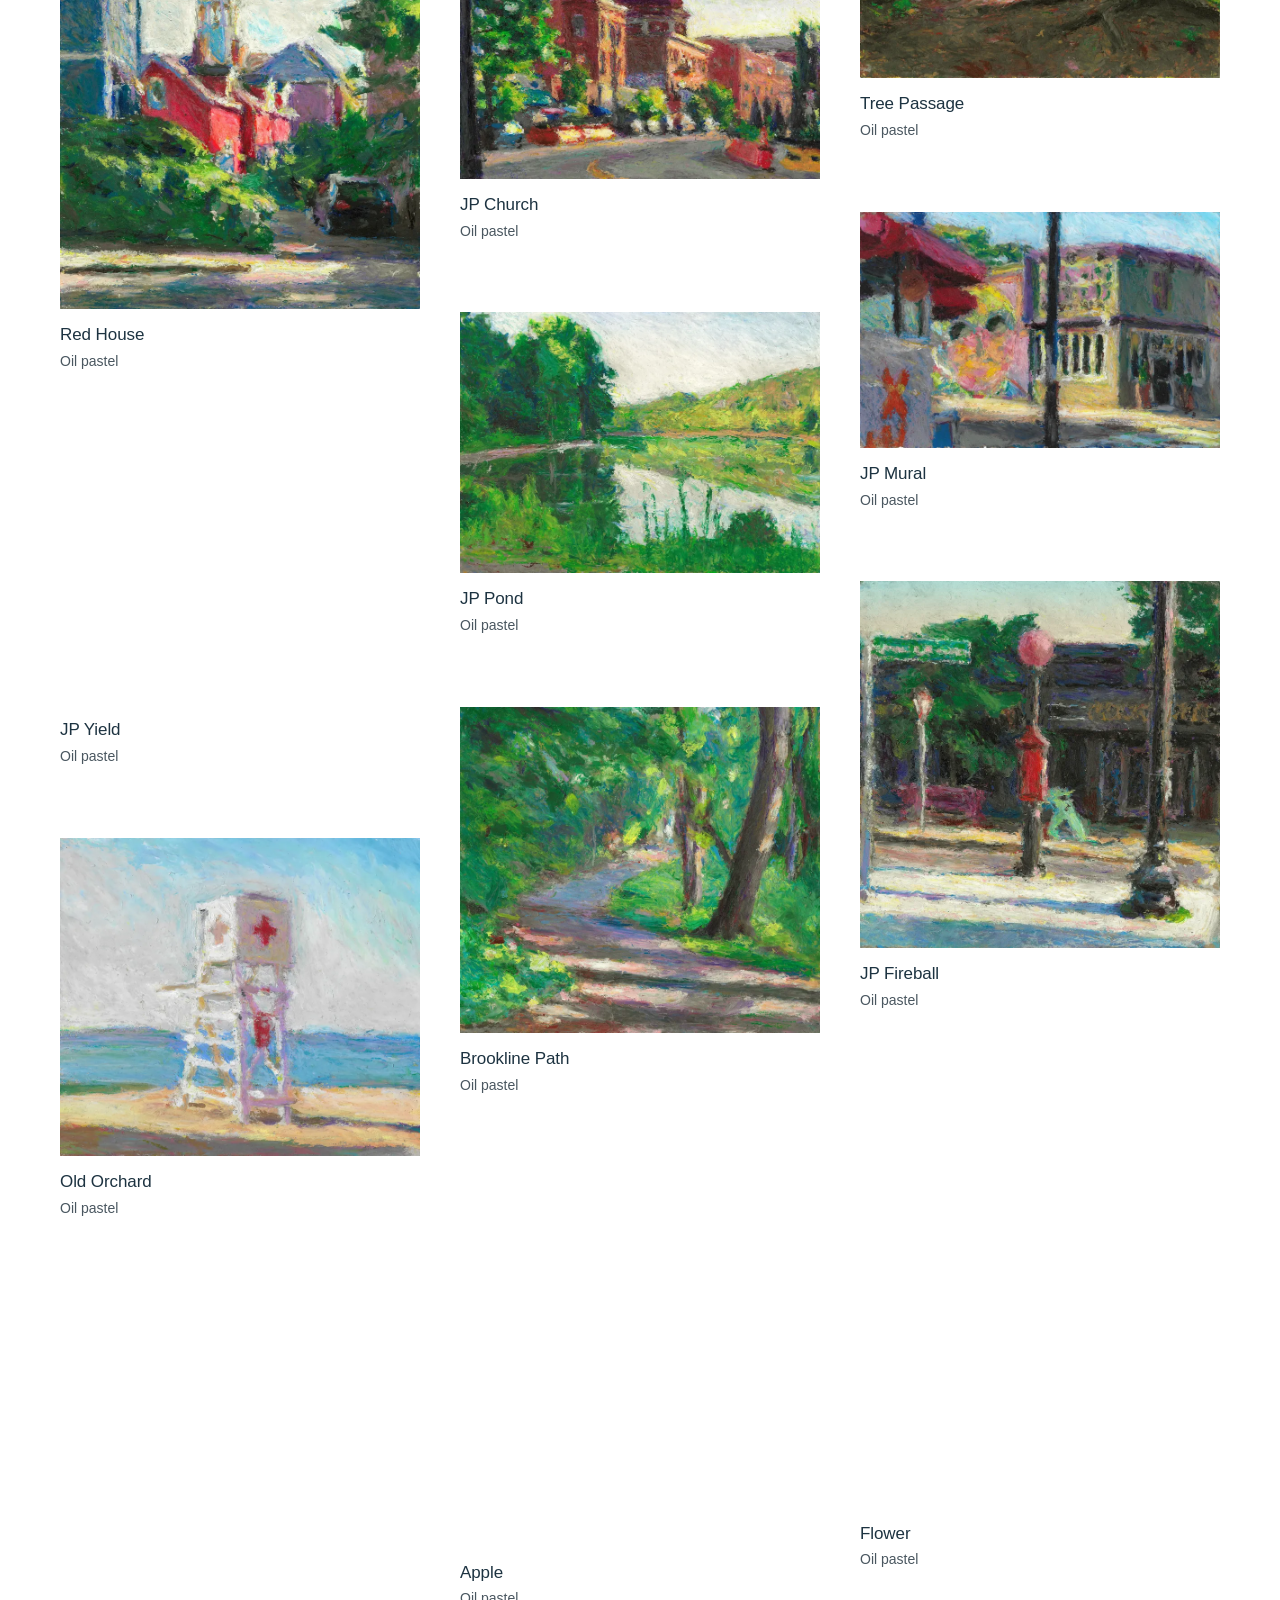
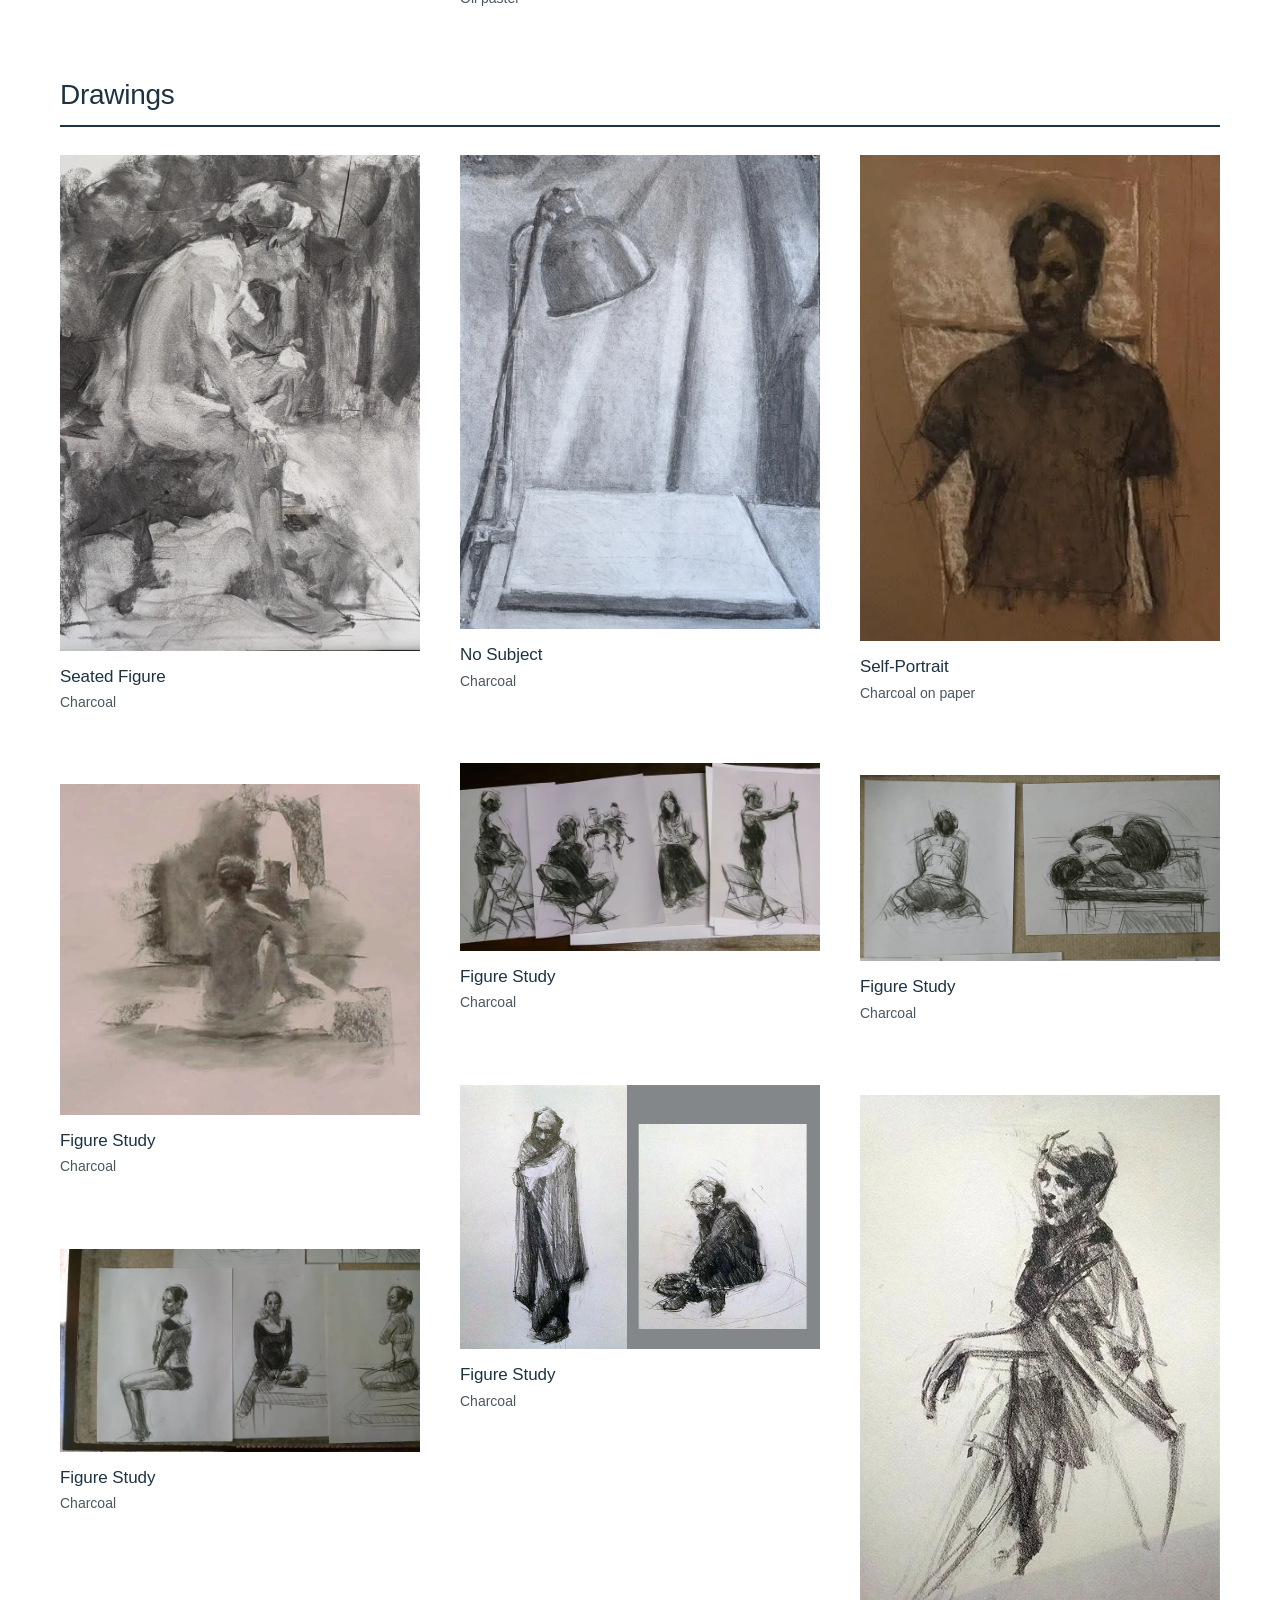
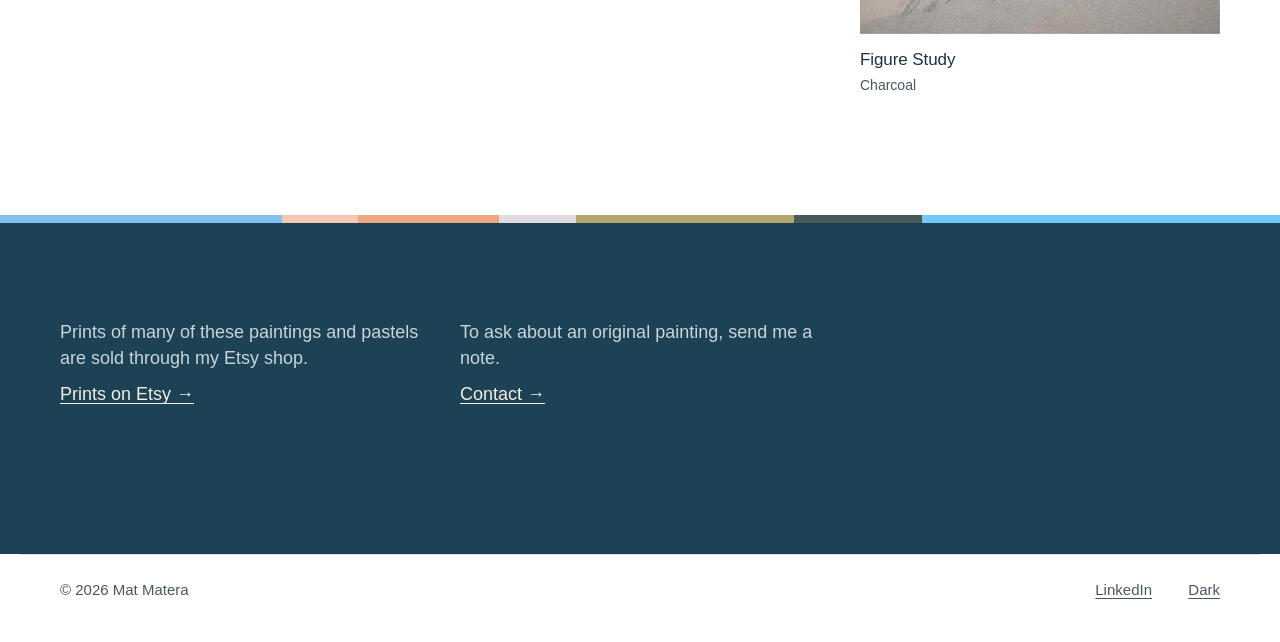
==== commit b5f28a86: "Preview: opening strip from close-up details of all four mediums (three versions, ?header=1|2|3) Rea" ====
--- a/index.html
+++ b/index.html
@@ -19,11 +19,11 @@
 </header>
 <main id="main" data-see-all="20" data-show="6">
 <h1 class="vh">Mat Matera, artwork</h1>
-<!-- Opening image: a shallow panoramic strip right under the links. Waiting for the composite from Muse.
-     When it arrives: replace the placeholder span with
-     <img src="assets/opening/panorama.webp" alt="" width="…" height="…" fetchpriority="high" decoding="async" draggable="false">
-     and remove " is-placeholder". -->
-<div class="hero is-placeholder" aria-hidden="true"><span class="ph-label">Panoramic opening image</span></div>
+<!-- Opening image: a shallow strip of close-up details from all four mediums (real crops, no generated
+     material), right under the links. Three versions are on this preview; the one shown is set below. -->
+<div class="hero" aria-hidden="true"><img src="assets/opening/header-v3-balanced.webp" srcset="assets/opening/header-v3-balanced-1200.webp 1200w, assets/opening/header-v3-balanced.webp 2400w" sizes="(min-width: 1240px) 1160px, 94vw" alt="" width="2400" height="650" fetchpriority="high" decoding="async" draggable="false"></div>
+<!-- Preview only (remove before going live): ?header=1, 2 or 3 swaps in the colorful, subtle or balanced version. -->
+<script>(function(){var m=/[?&]header=([123])/.exec(location.search);if(!m)return;var n={1:"v1-colorful",2:"v2-subtle",3:"v3-balanced"}[m[1]];var i=document.querySelector(".hero img");i.src="assets/opening/header-"+n+".webp";i.srcset="assets/opening/header-"+n+"-1200.webp 1200w, assets/opening/header-"+n+".webp 2400w";})();</script>
 <section class="section" id="oils" aria-labelledby="oils-h">
 <div class="section-head"><h2 id="oils-h">Paintings</h2></div>
 <!-- Featured paintings piece: one larger work that leads the section. To set it, move that work's <figure> out of the grid
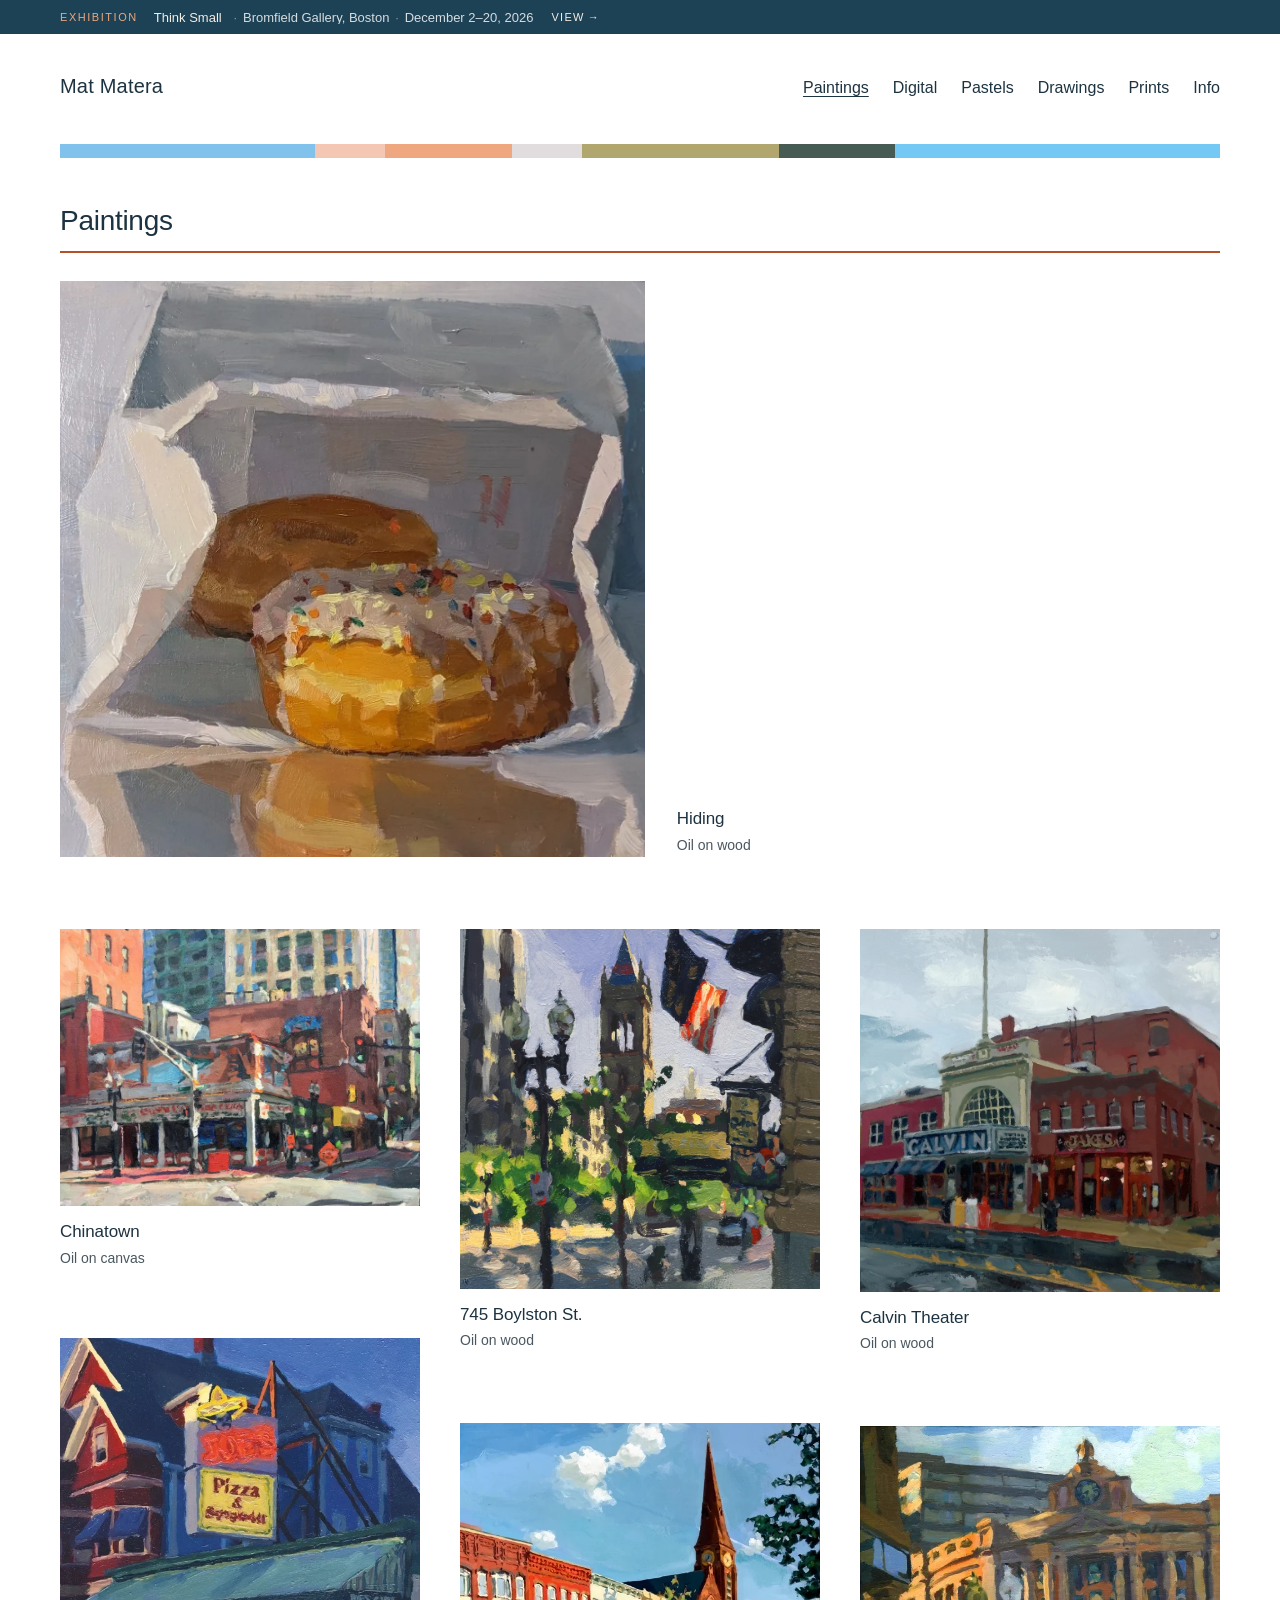
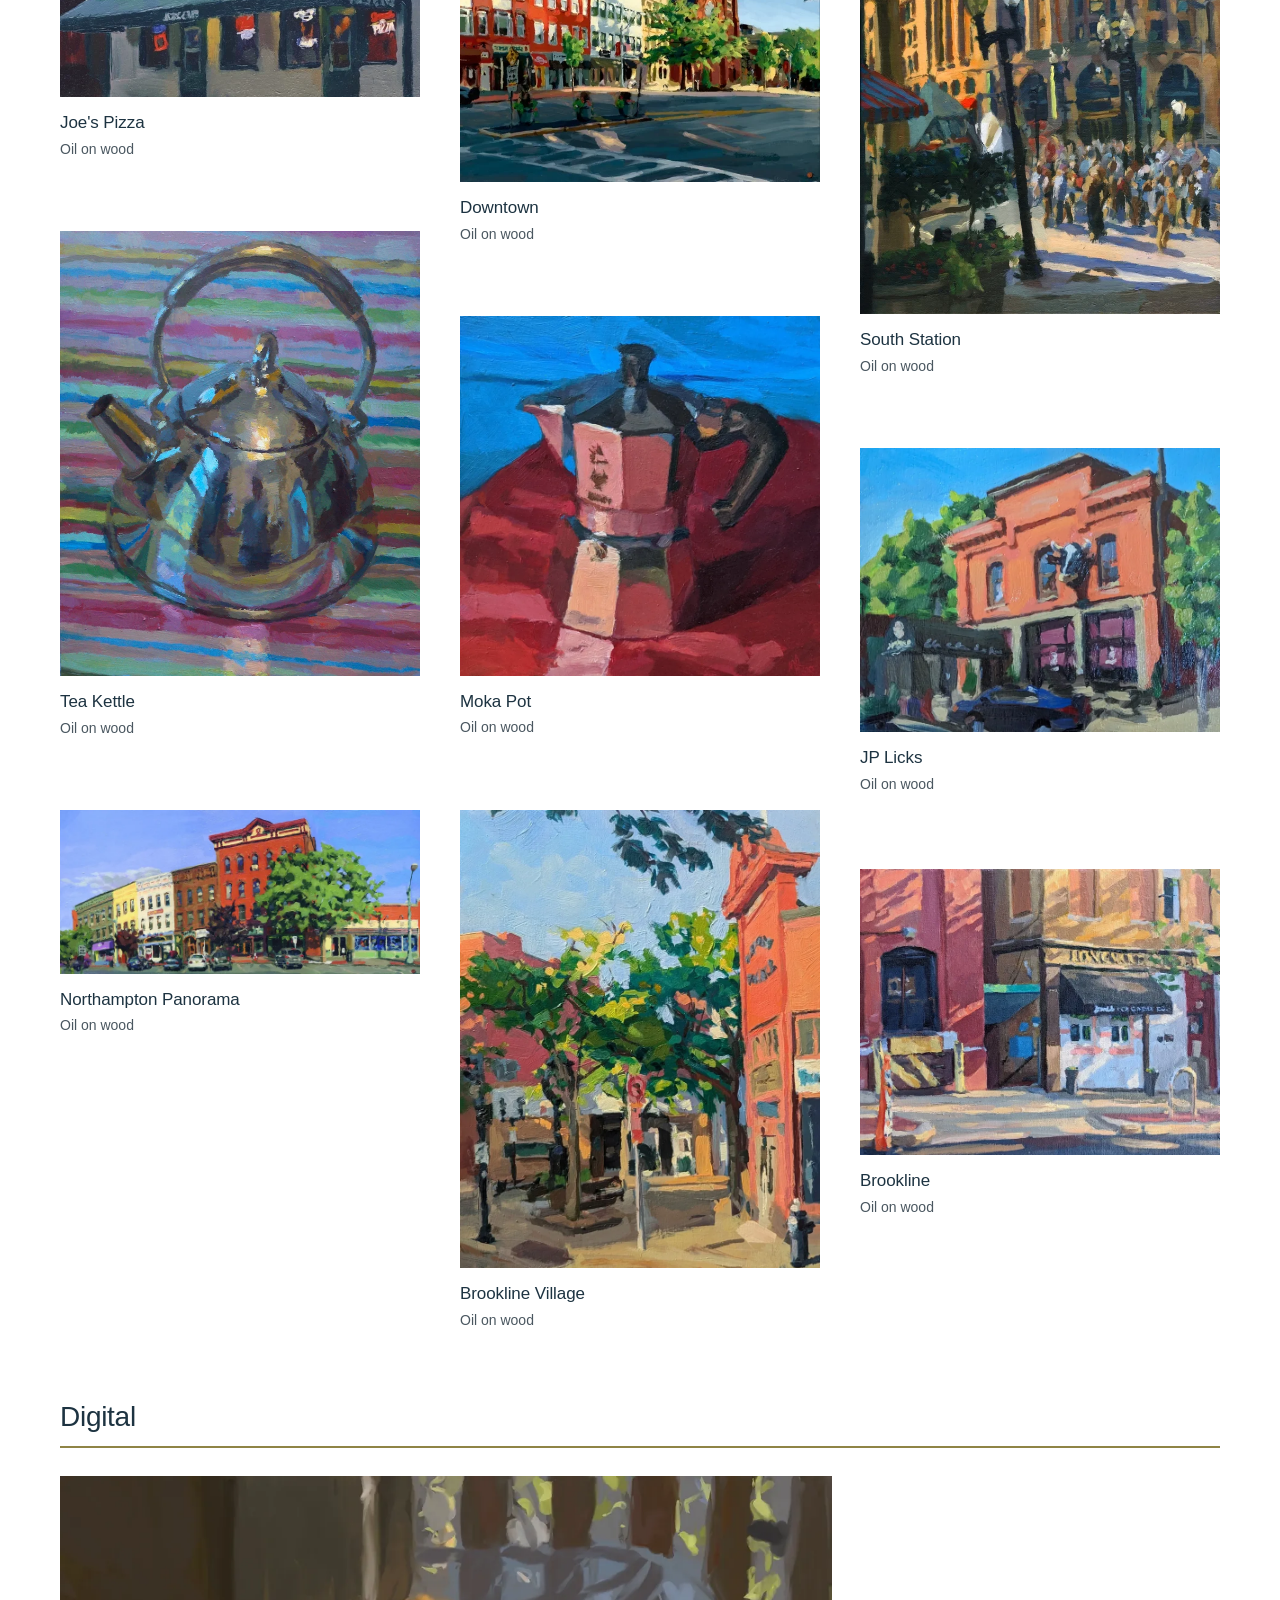
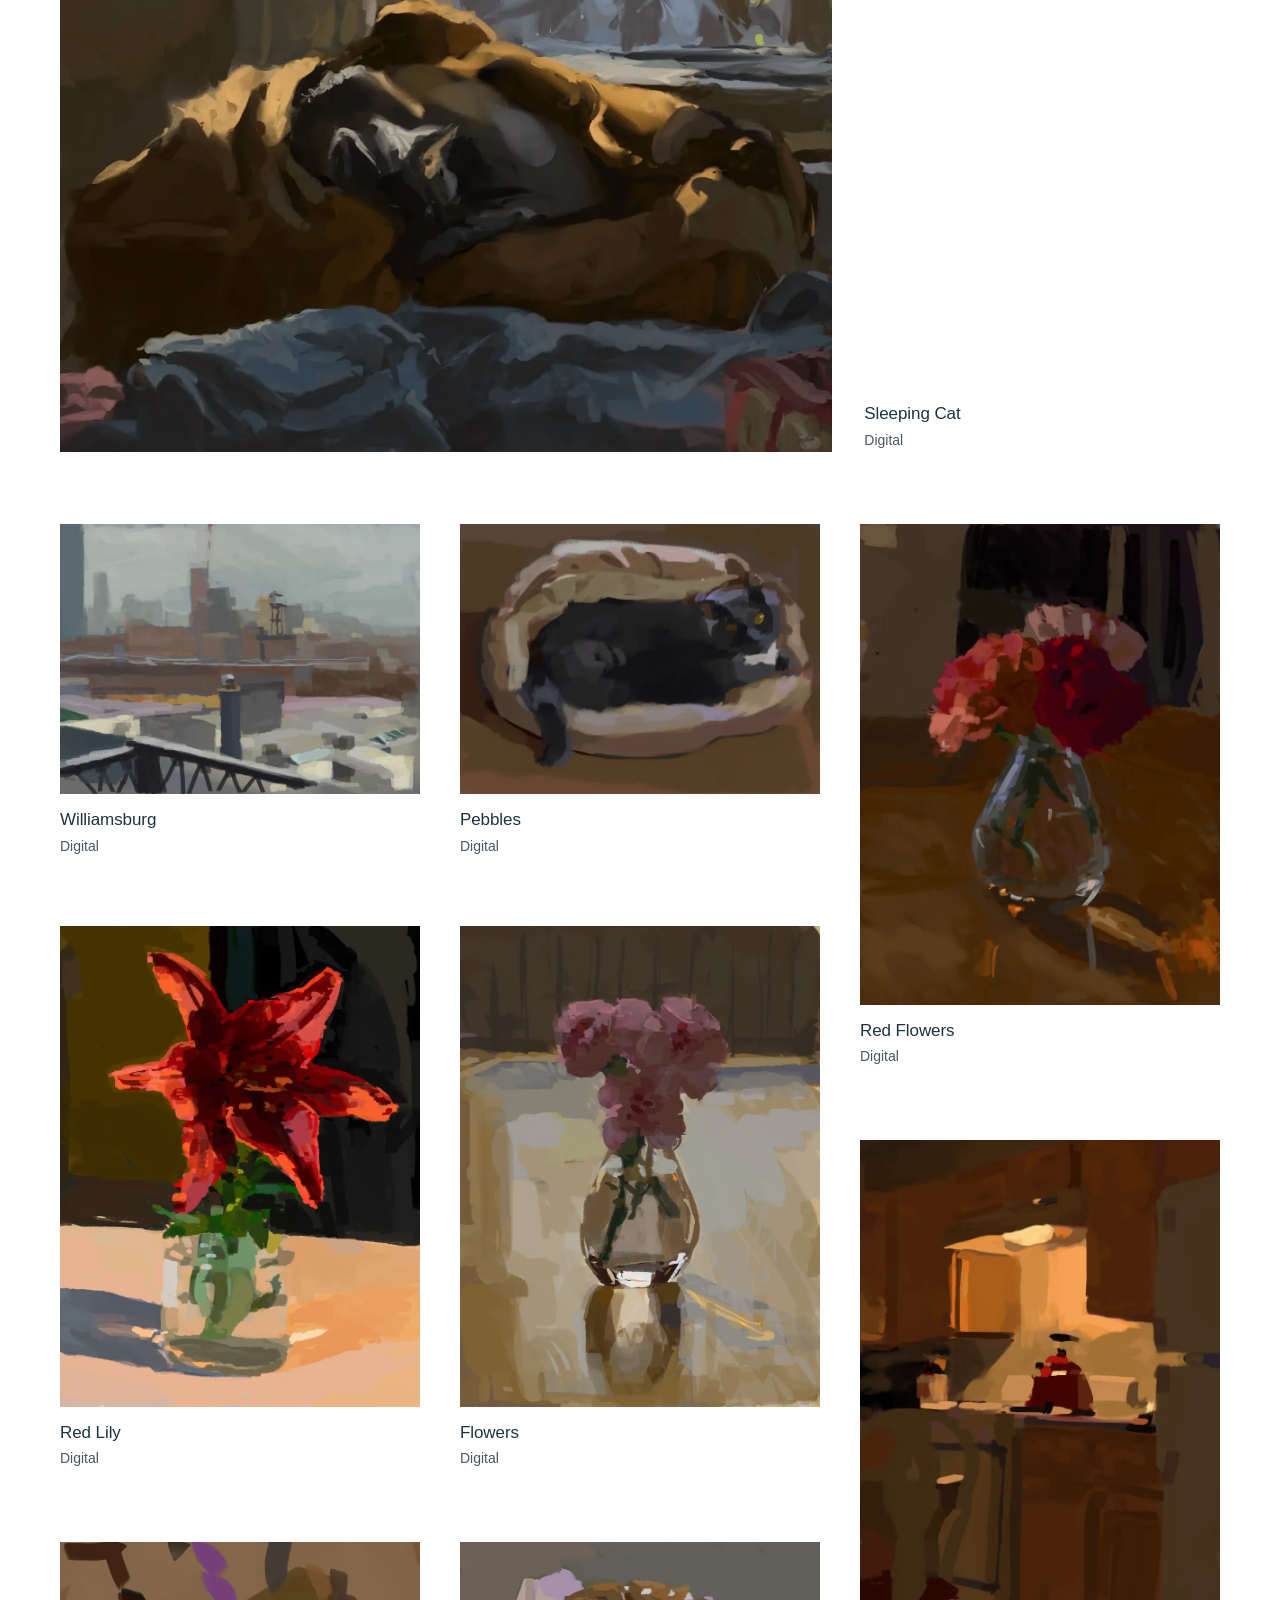
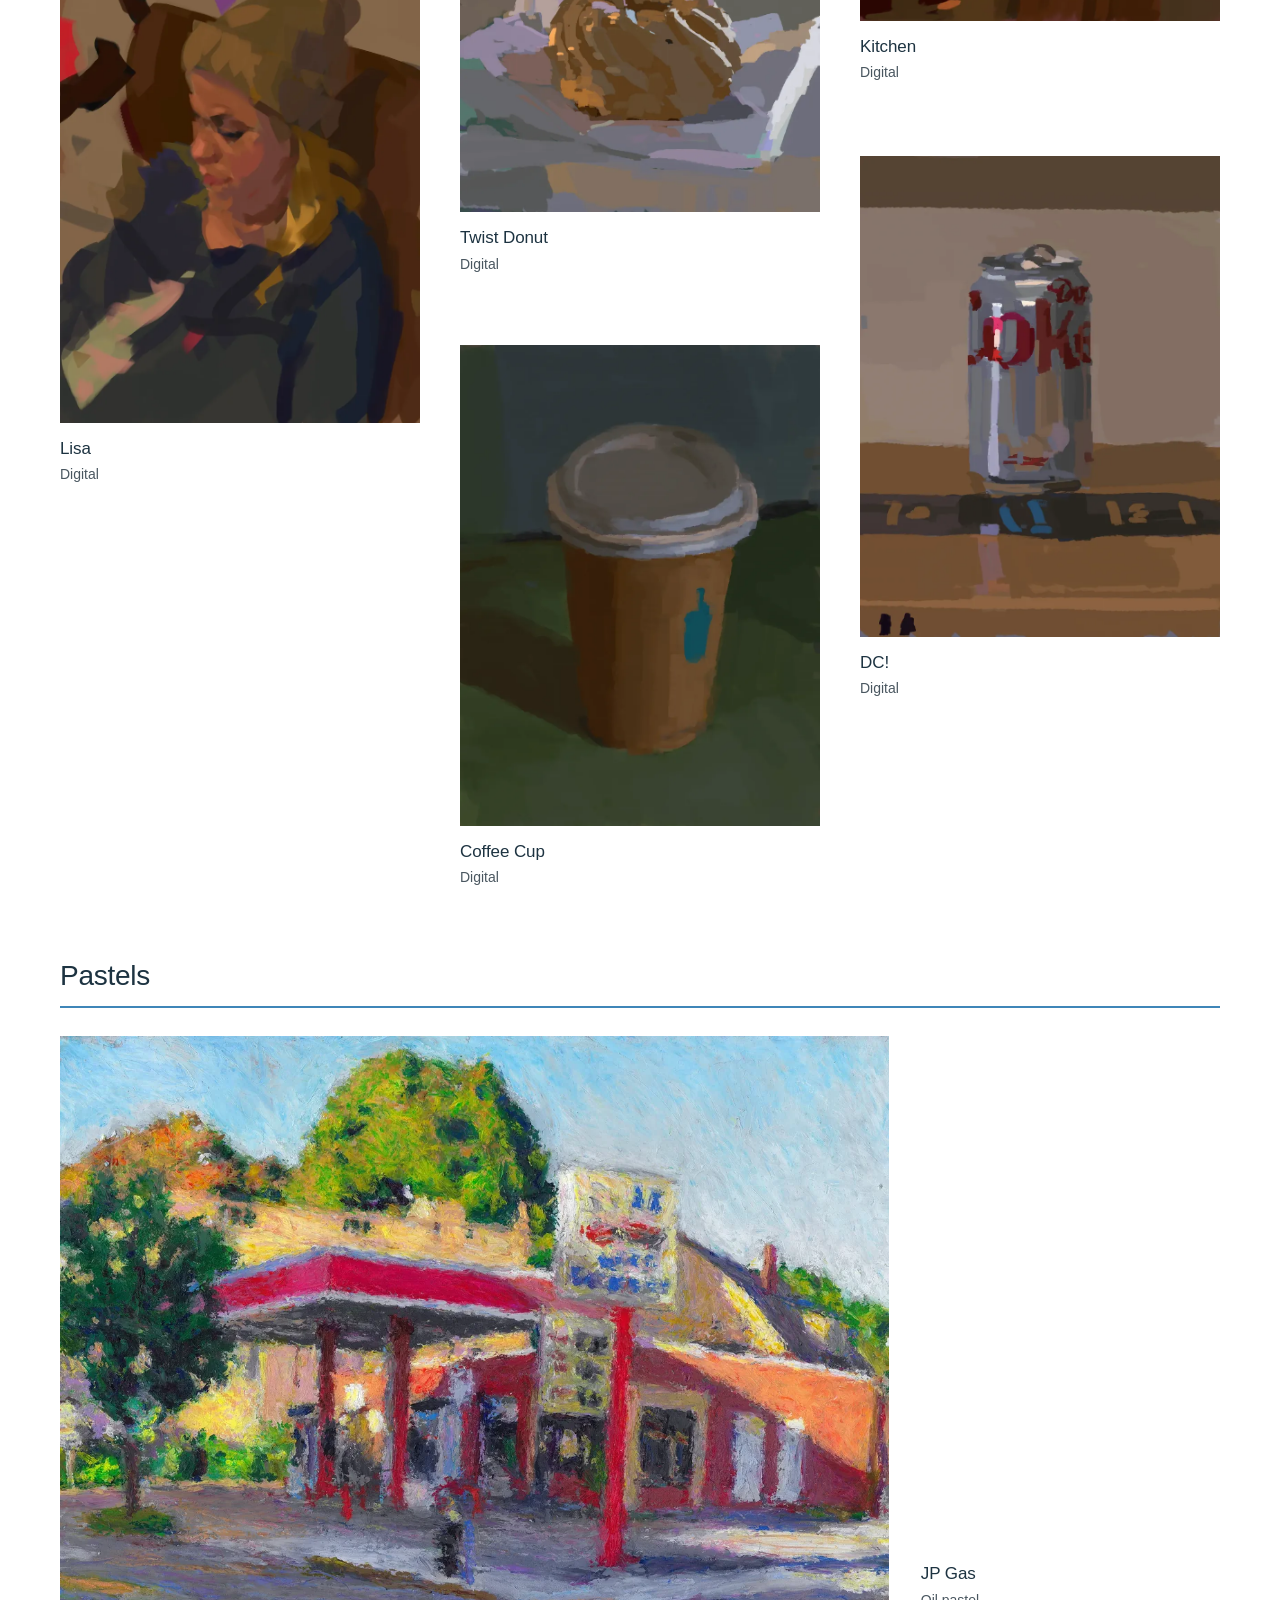
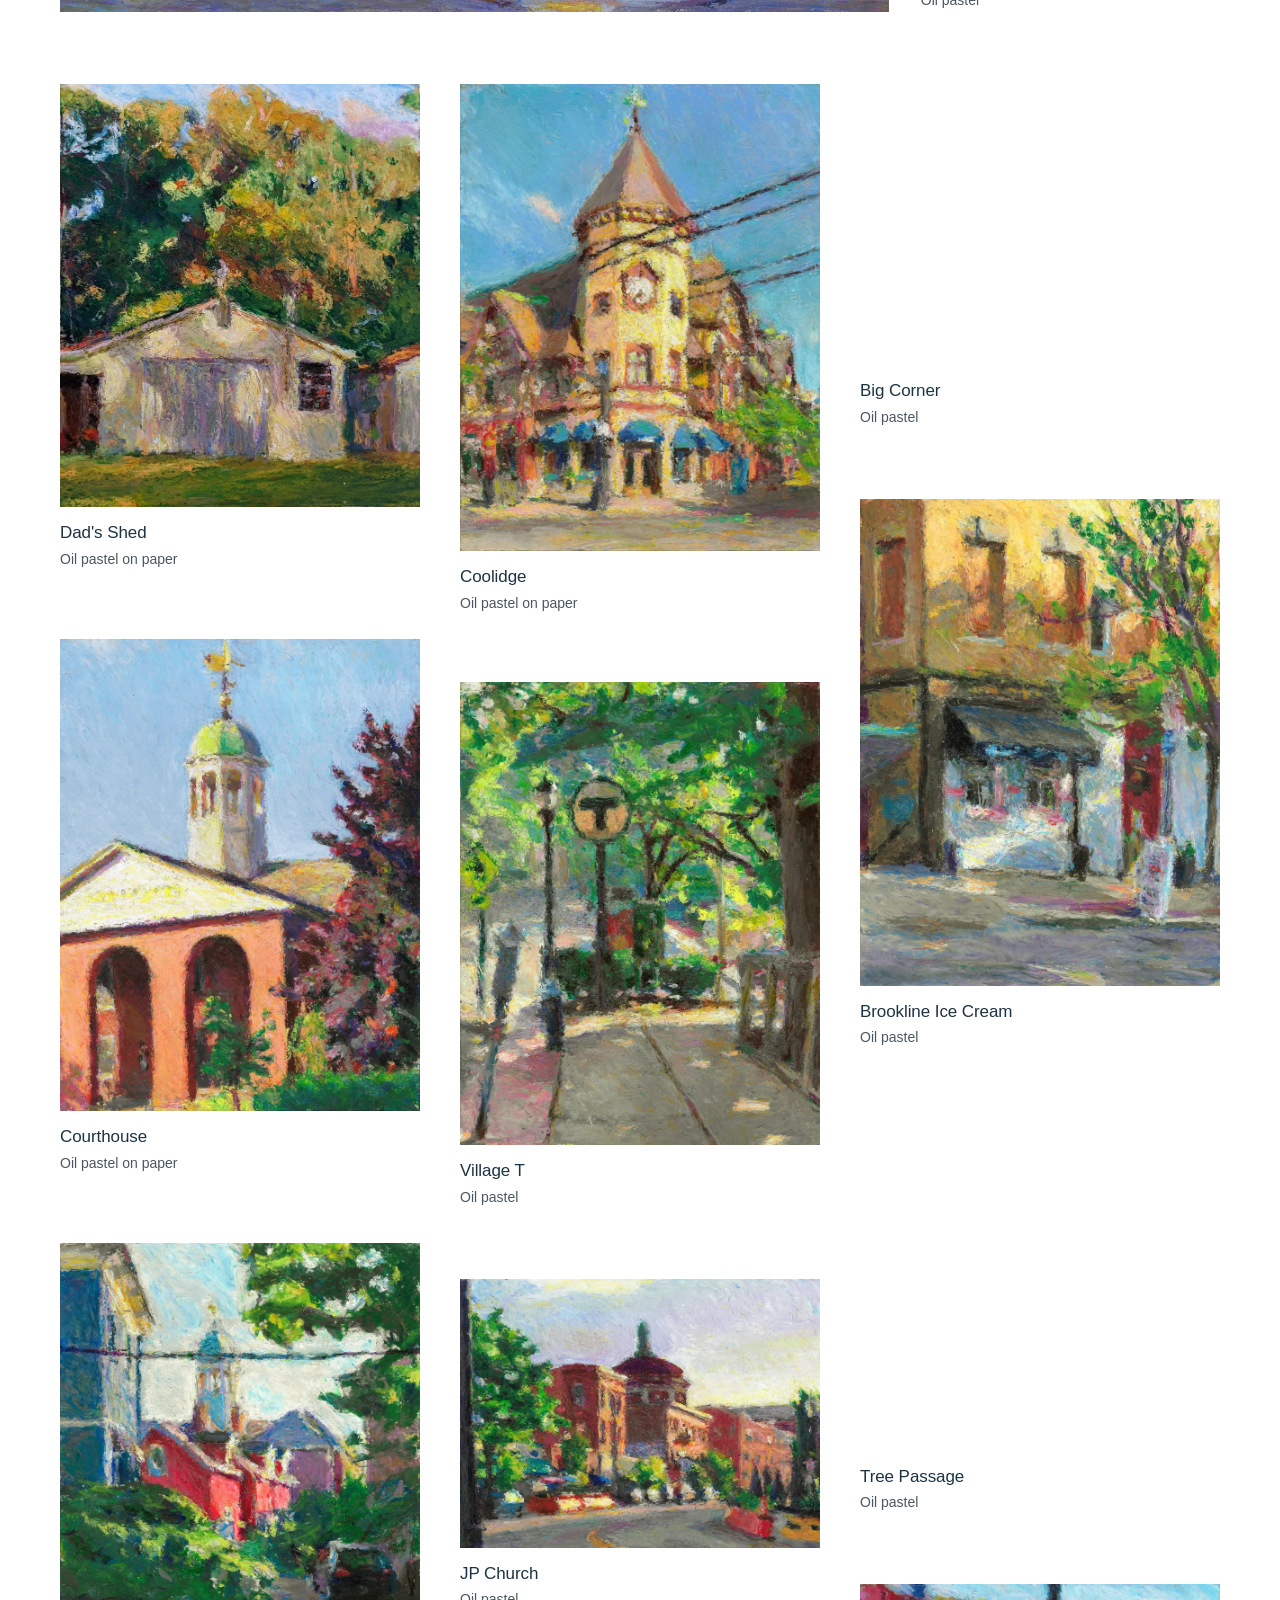
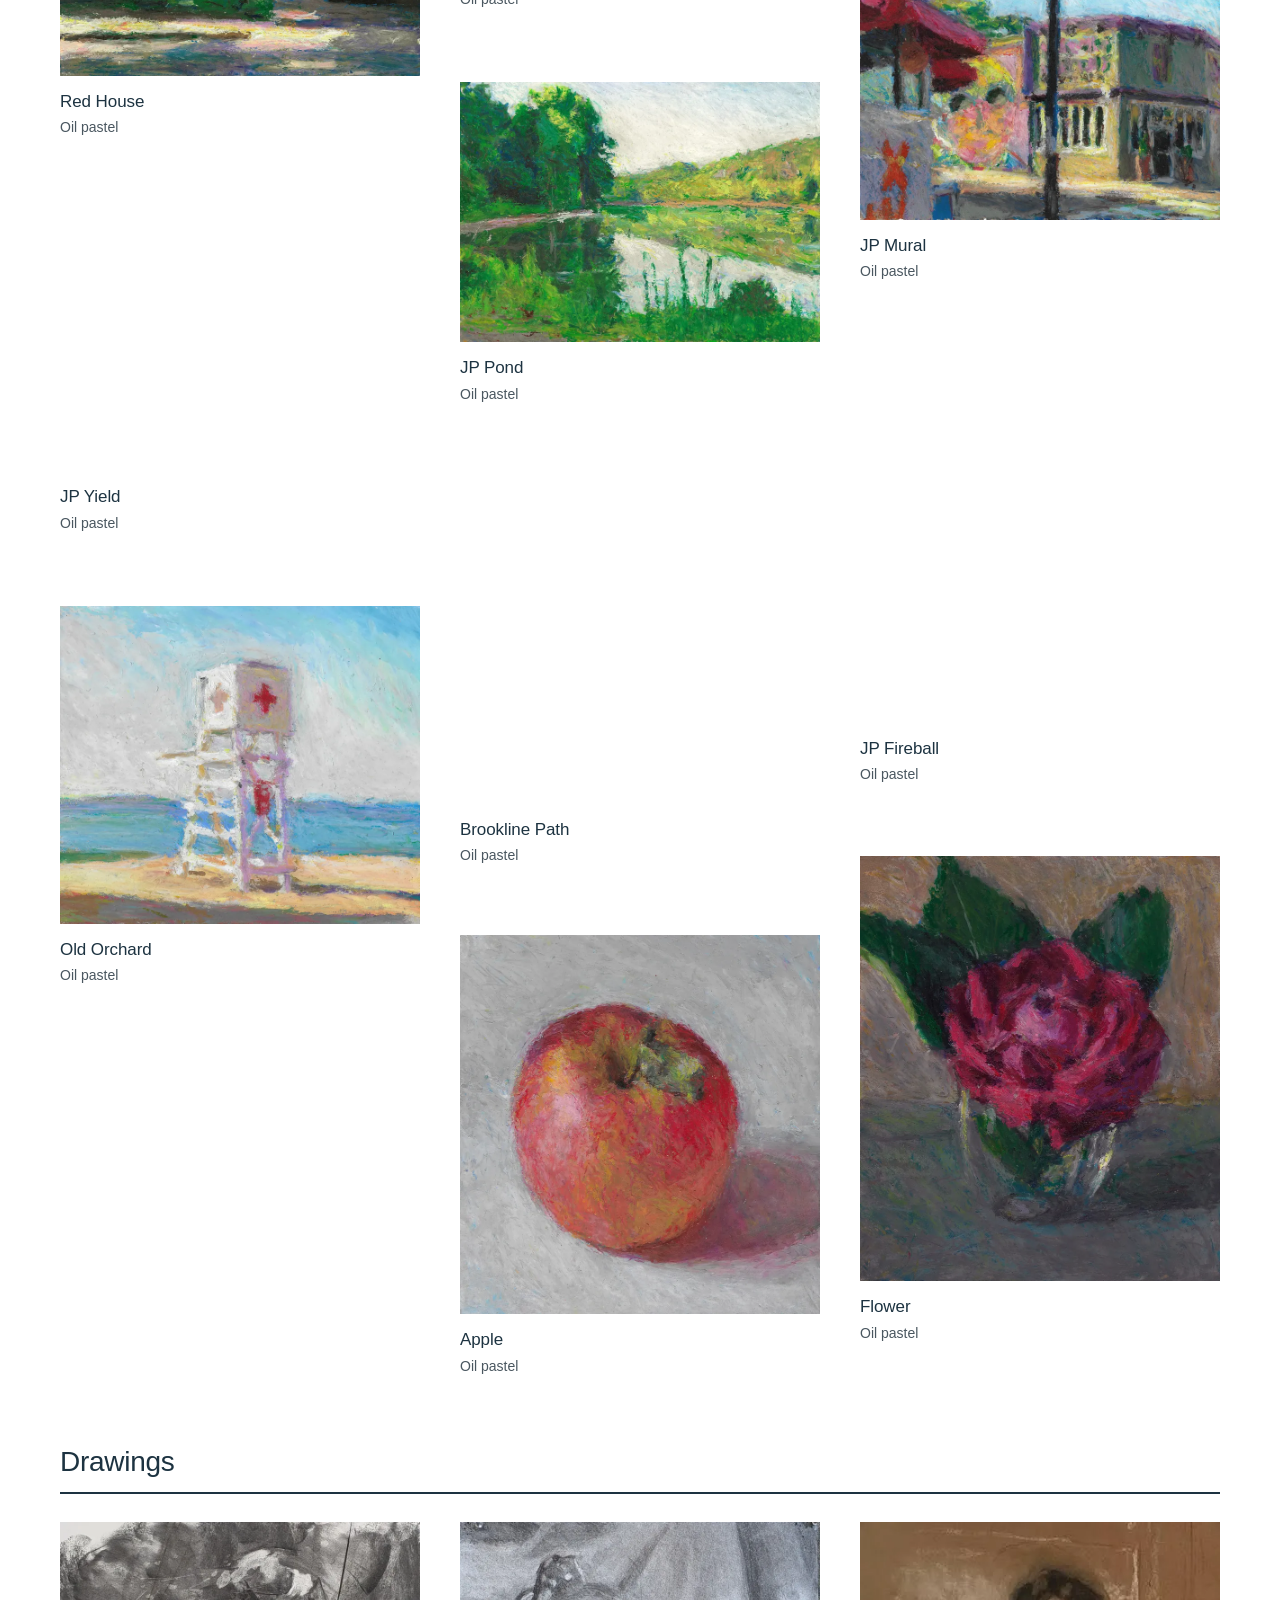
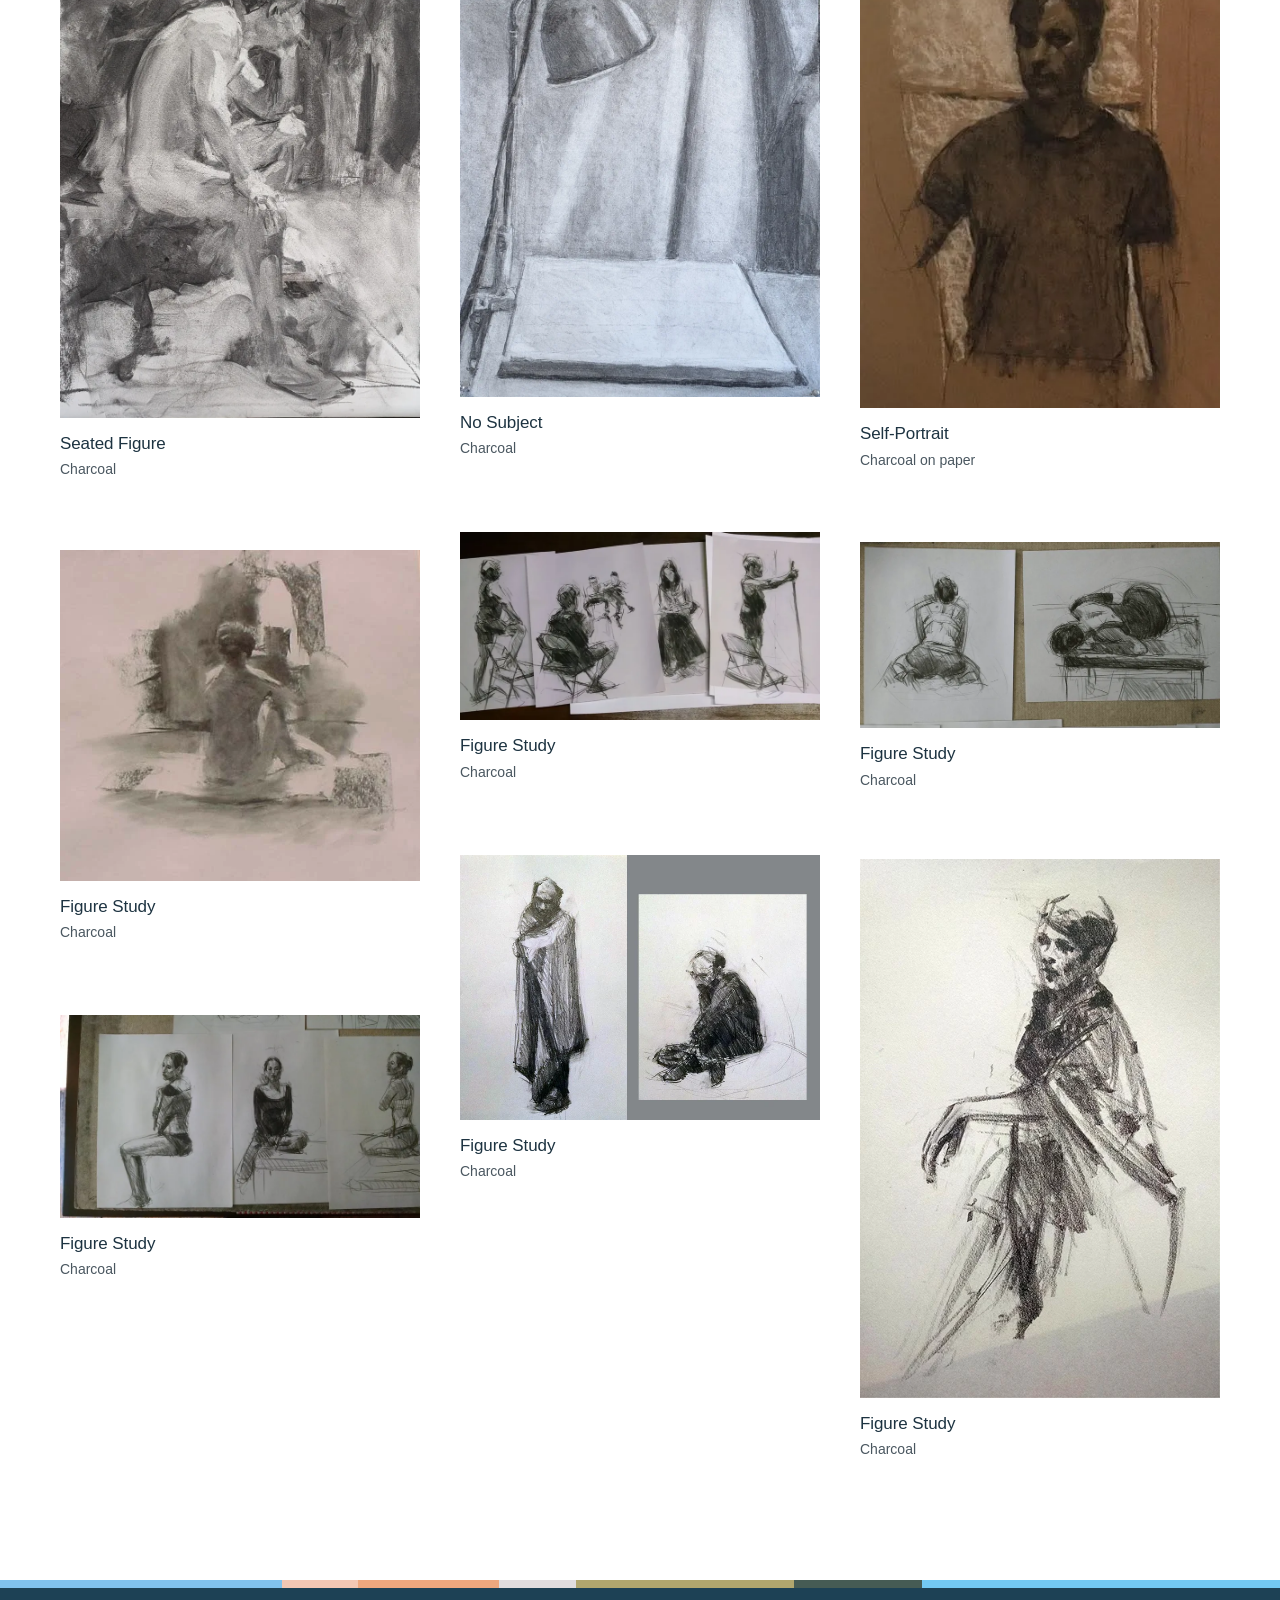
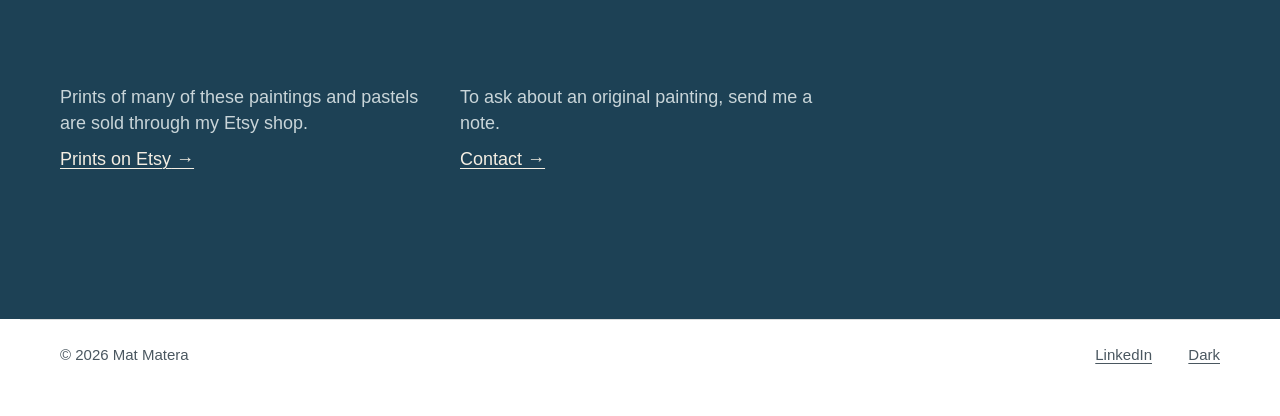
==== commit 7a719738: "Opening band: the show card's color strip, a little taller, until Mat's own opening image is ready R" ====
--- a/index.html
+++ b/index.html
@@ -8,7 +8,7 @@
 <meta name="color-scheme" content="light dark">
 <script>document.documentElement.classList.add("js");try{if(!sessionStorage.getItem("show-intro"))document.documentElement.classList.add("show-intro")}catch(e){}try{var t=localStorage.getItem("theme");if(t==="dark"||t==="light")document.documentElement.setAttribute("data-theme",t)}catch(e){}</script>
 <link rel="stylesheet" href="styles.css?v=ca776ca3">
-<link rel="stylesheet" href="artwork.css?v=cb5aecf9">
+<link rel="stylesheet" href="artwork.css?v=86d493d8">
 </head>
 <body>
 <a class="skip" href="#main">Skip to content</a>
@@ -19,11 +19,9 @@
 </header>
 <main id="main" data-see-all="20" data-show="6">
 <h1 class="vh">Mat Matera, artwork</h1>
-<!-- Opening image: a shallow strip of close-up details from all four mediums (real crops, no generated
-     material), right under the links. Three versions are on this preview; the one shown is set below. -->
-<div class="hero" aria-hidden="true"><img src="assets/opening/header-v3-balanced.webp" srcset="assets/opening/header-v3-balanced-1200.webp 1200w, assets/opening/header-v3-balanced.webp 2400w" sizes="(min-width: 1240px) 1160px, 94vw" alt="" width="2400" height="650" fetchpriority="high" decoding="async" draggable="false"></div>
-<!-- Preview only (remove before going live): ?header=1, 2 or 3 swaps in the colorful, subtle or balanced version. -->
-<script>(function(){var m=/[?&]header=([123])/.exec(location.search);if(!m)return;var n={1:"v1-colorful",2:"v2-subtle",3:"v3-balanced"}[m[1]];var i=document.querySelector(".hero img");i.src="assets/opening/header-"+n+".webp";i.srcset="assets/opening/header-"+n+"-1200.webp 1200w, assets/opening/header-"+n+".webp 2400w";})();</script>
+<!-- Opening band: for now the same color strip as the show card (colors taken from the paintings), a little
+     taller. Mat will make the opening image by hand later; it goes here as <div class="hero"><img ...></div>. -->
+<div class="opening-band" aria-hidden="true"></div>
 <section class="section" id="oils" aria-labelledby="oils-h">
 <div class="section-head"><h2 id="oils-h">Paintings</h2></div>
 <!-- Featured paintings piece: one larger work that leads the section. To set it, move that work's <figure> out of the grid
--- a/artwork.css
+++ b/artwork.css
@@ -313,3 +313,8 @@
   .work-featured img { width: auto; height: min(64vh, 700px); max-width: 100%; max-height: none; object-fit: contain; object-position: left bottom; }
   .work-featured figcaption { flex: 1 0 200px; padding-top: 14px; padding-bottom: 2px; }
 }
+
+/* Opening band (Nov 26 2026): the show card's color strip, used under the links until Mat's own opening image
+   is ready. Thin, but a step taller than the 6px strip on the card. */
+.opening-band { height: 14px; background: linear-gradient(90deg, #81c2ed 0 22%, #f3c7b4 22% 28%, #eea77e 28% 39%, #e1dddf 39% 45%, #b1a66e 45% 62%, #465b54 62% 72%, #73c9f3 72% 100%); }
+@media (max-width: 559px) { .opening-band { height: 10px; } }
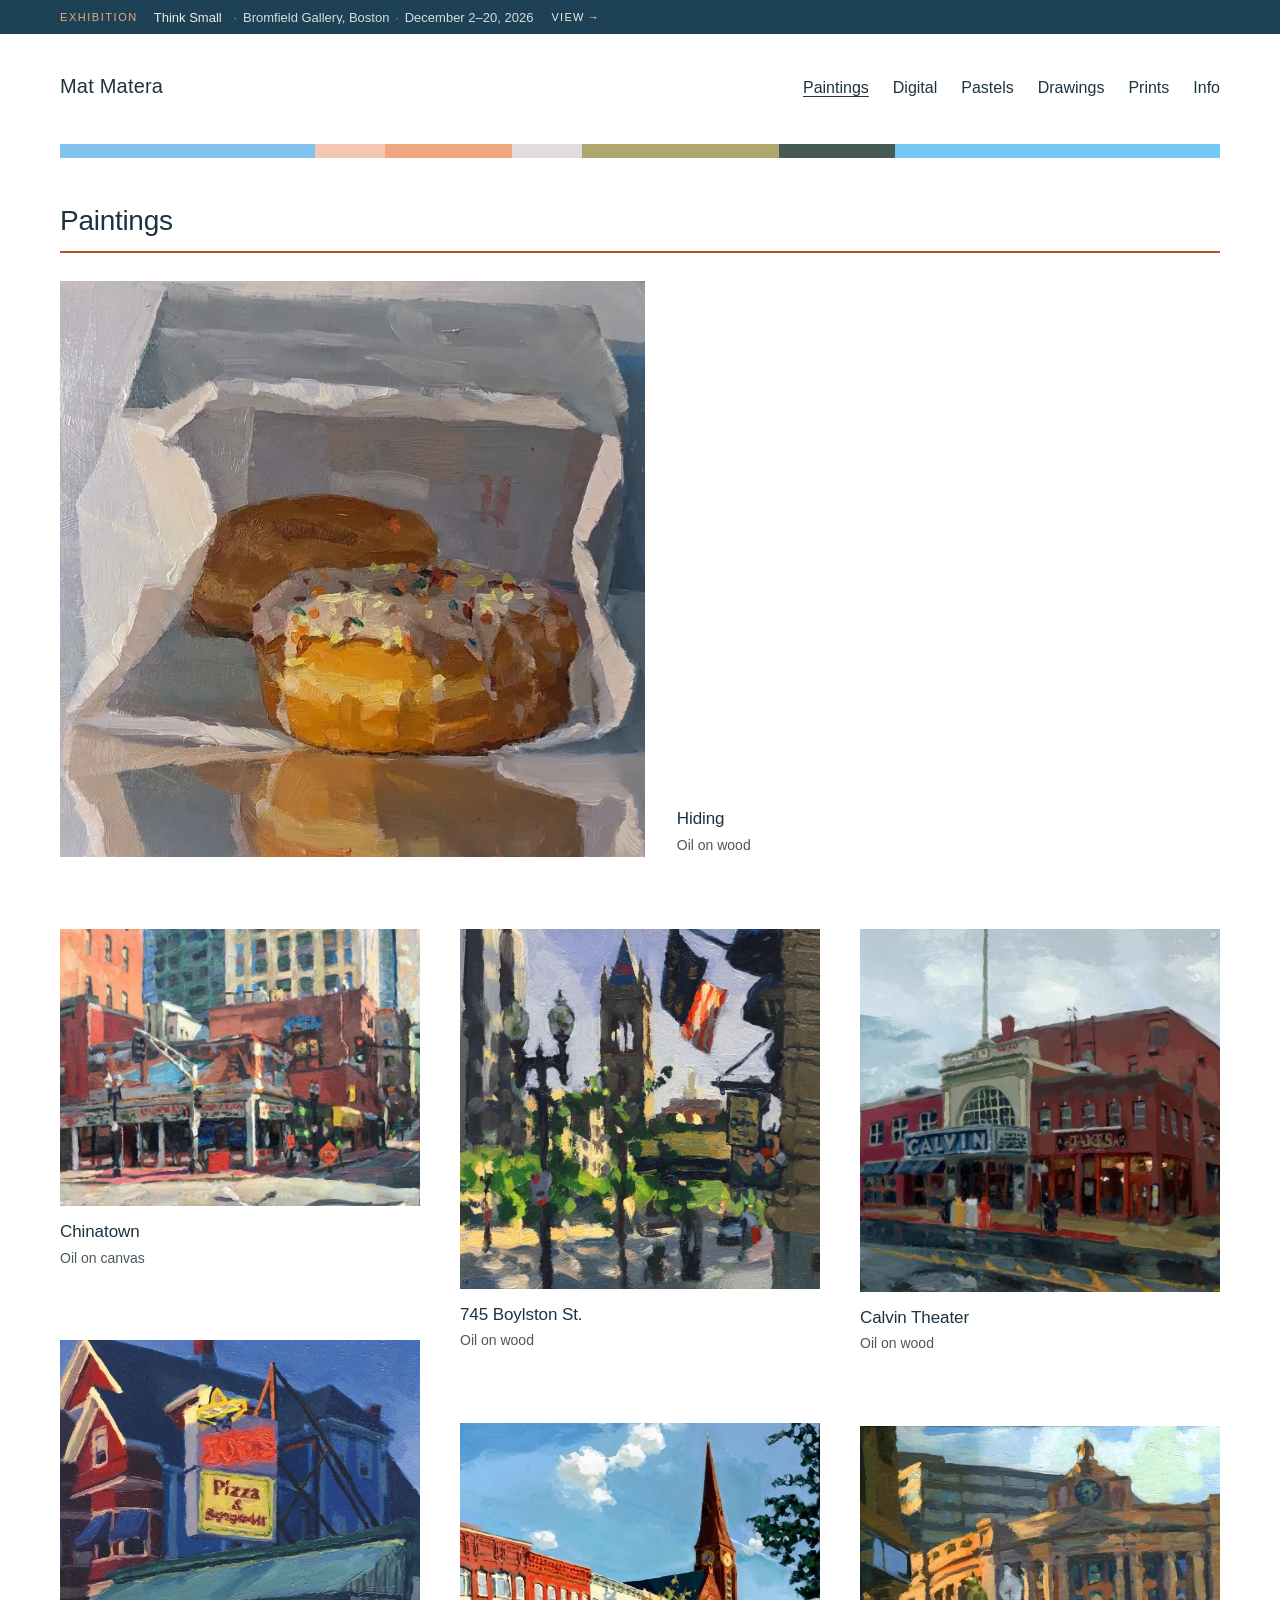
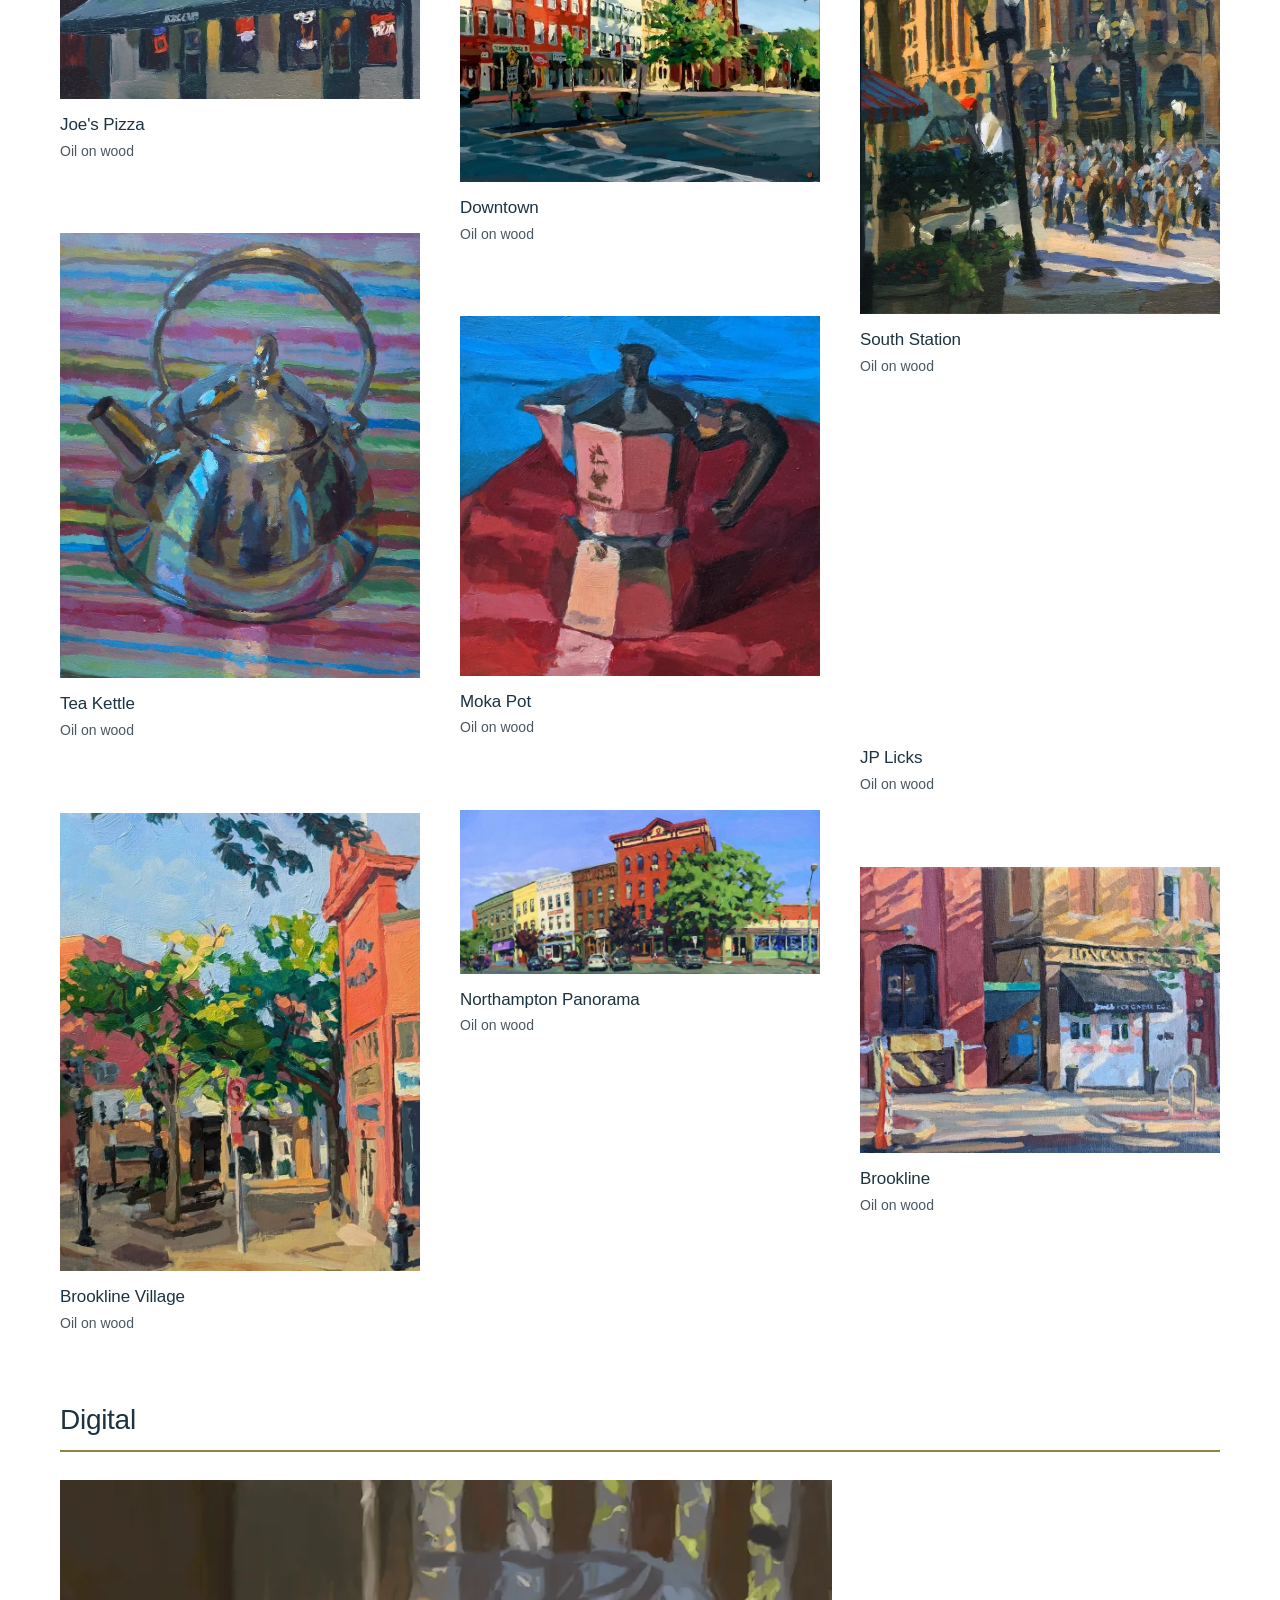
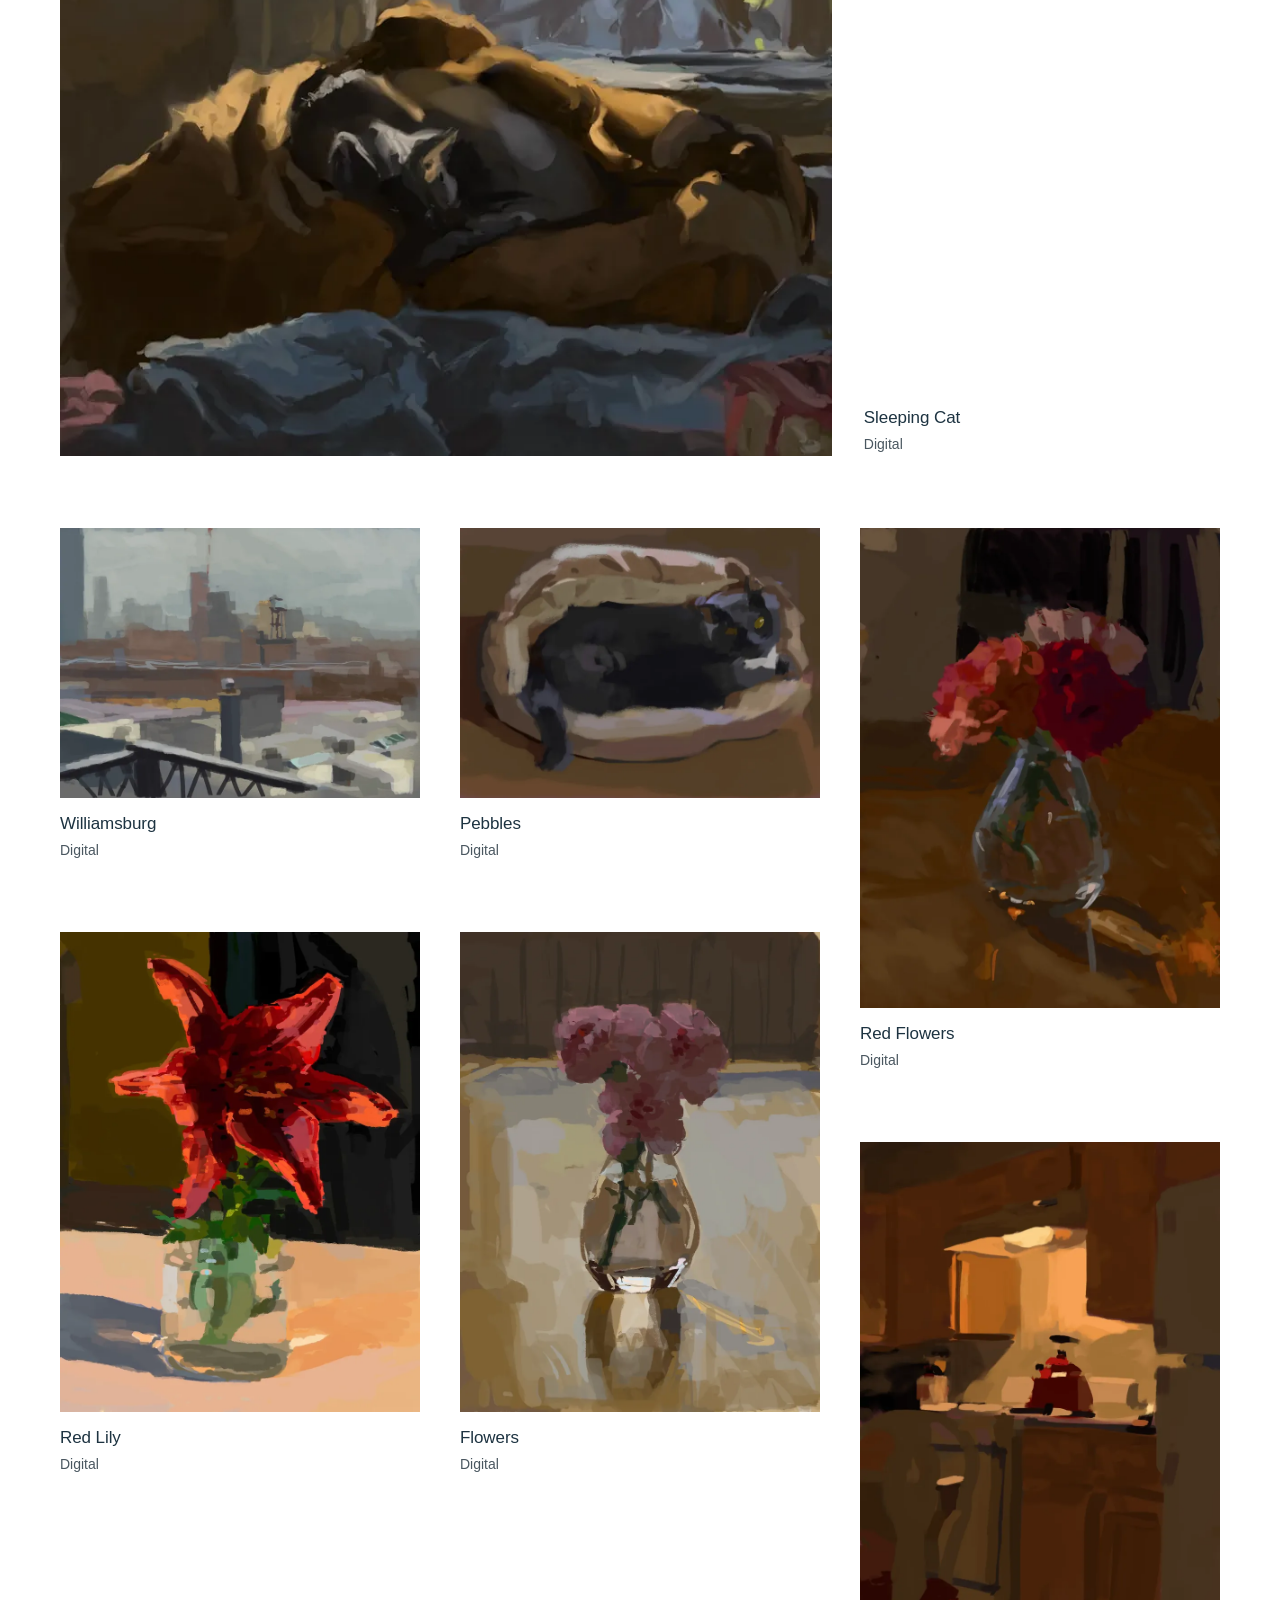
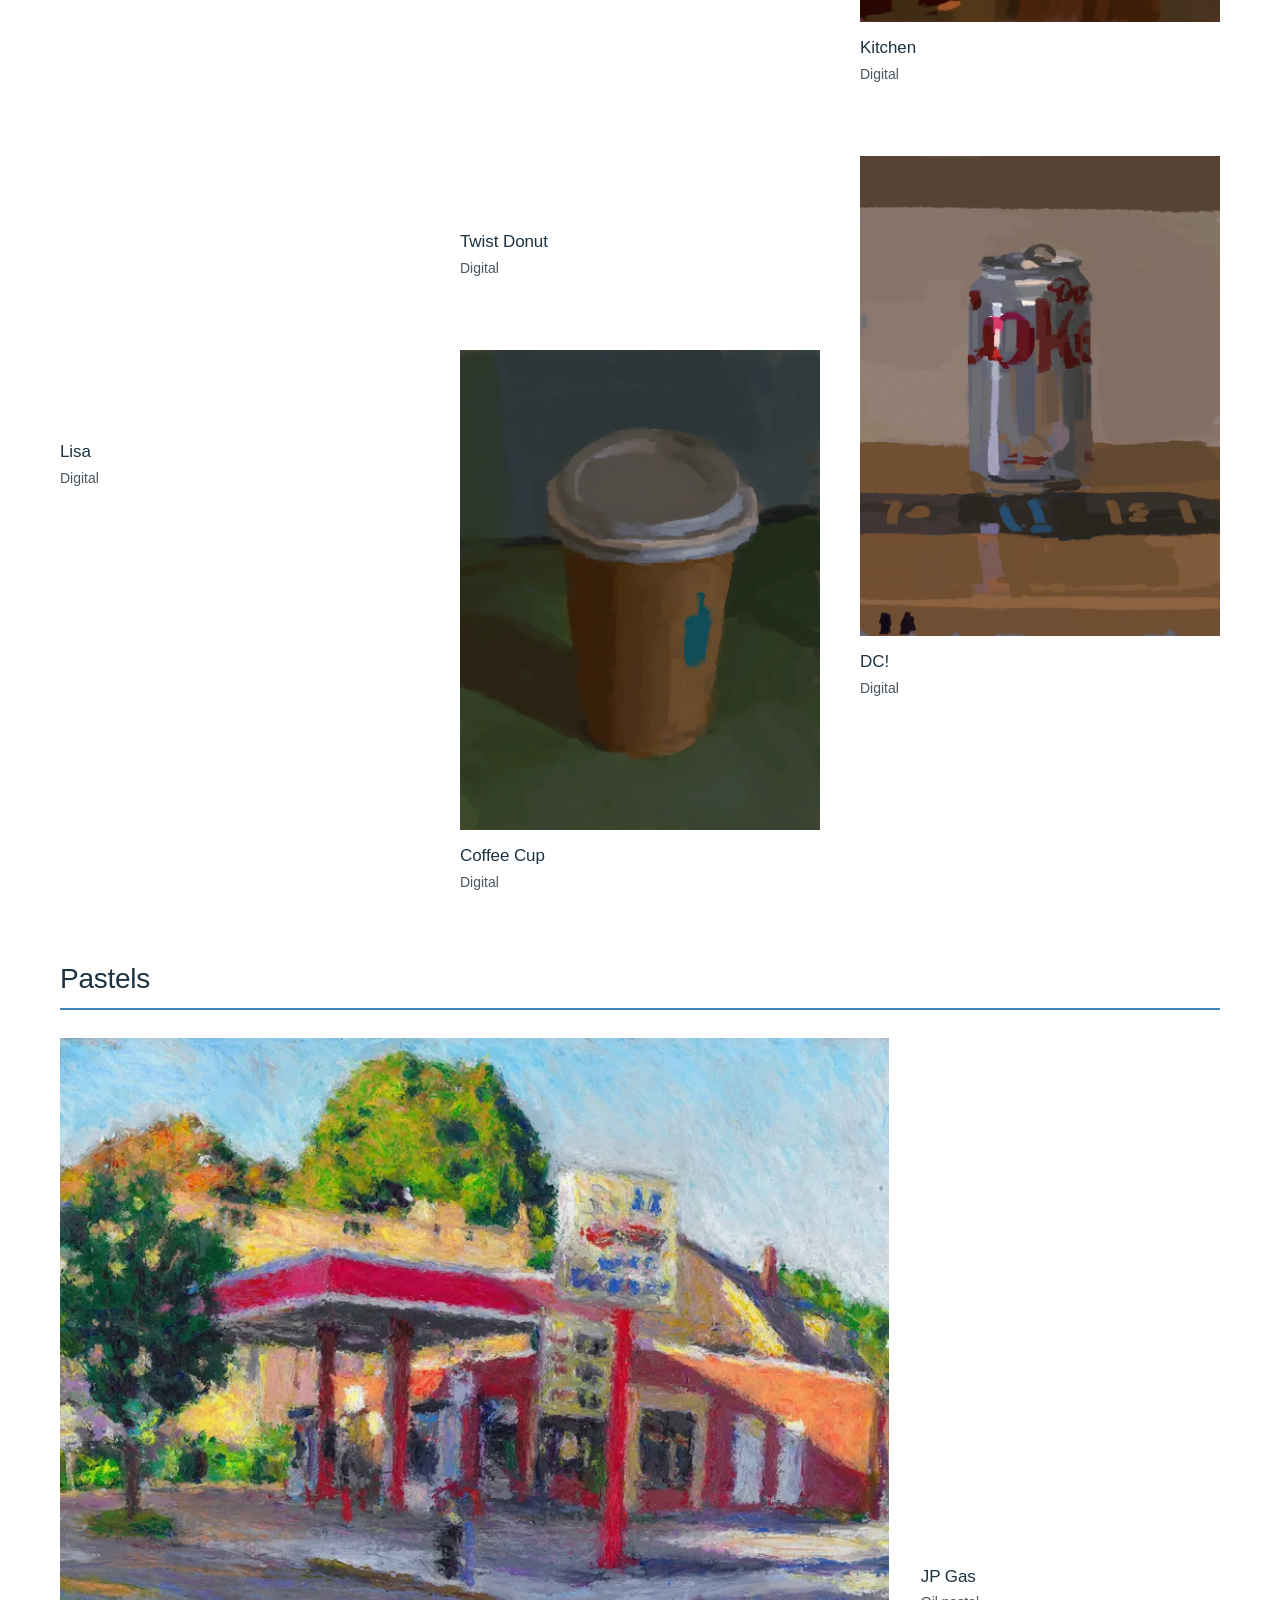
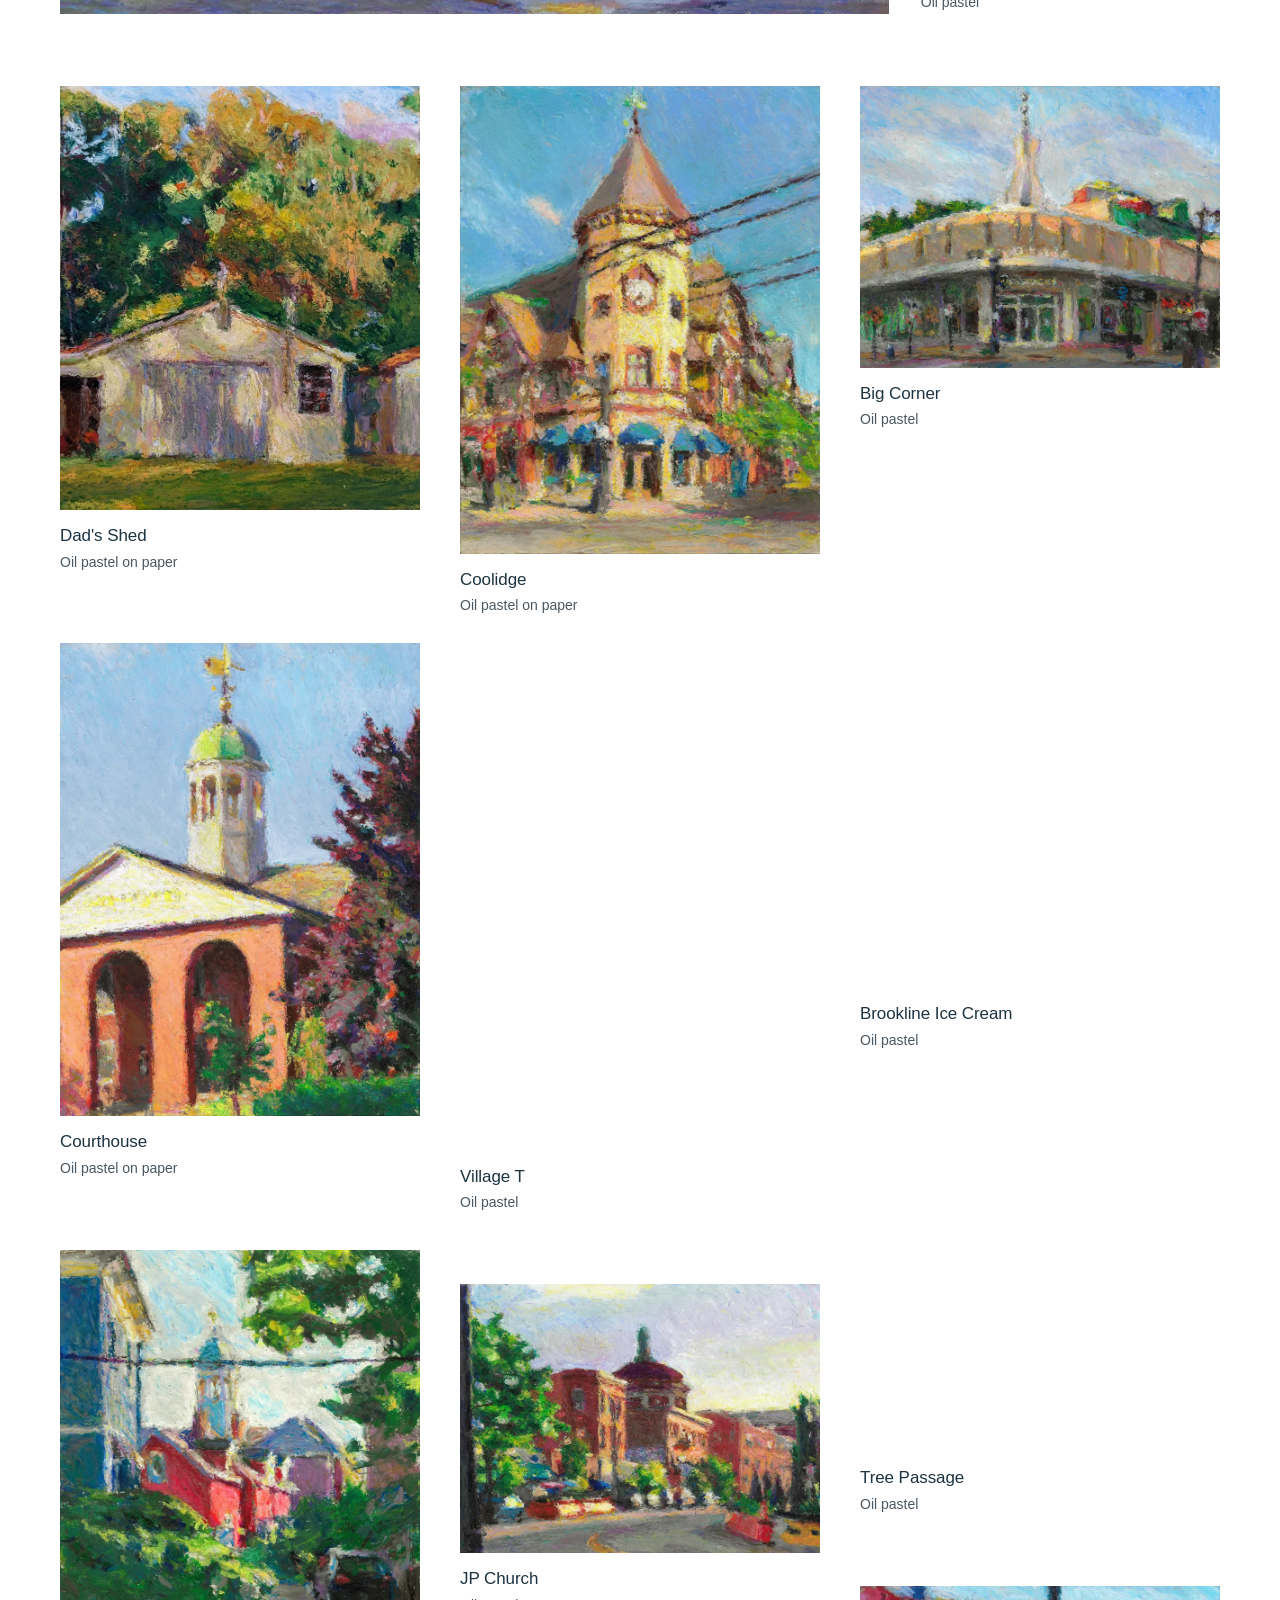
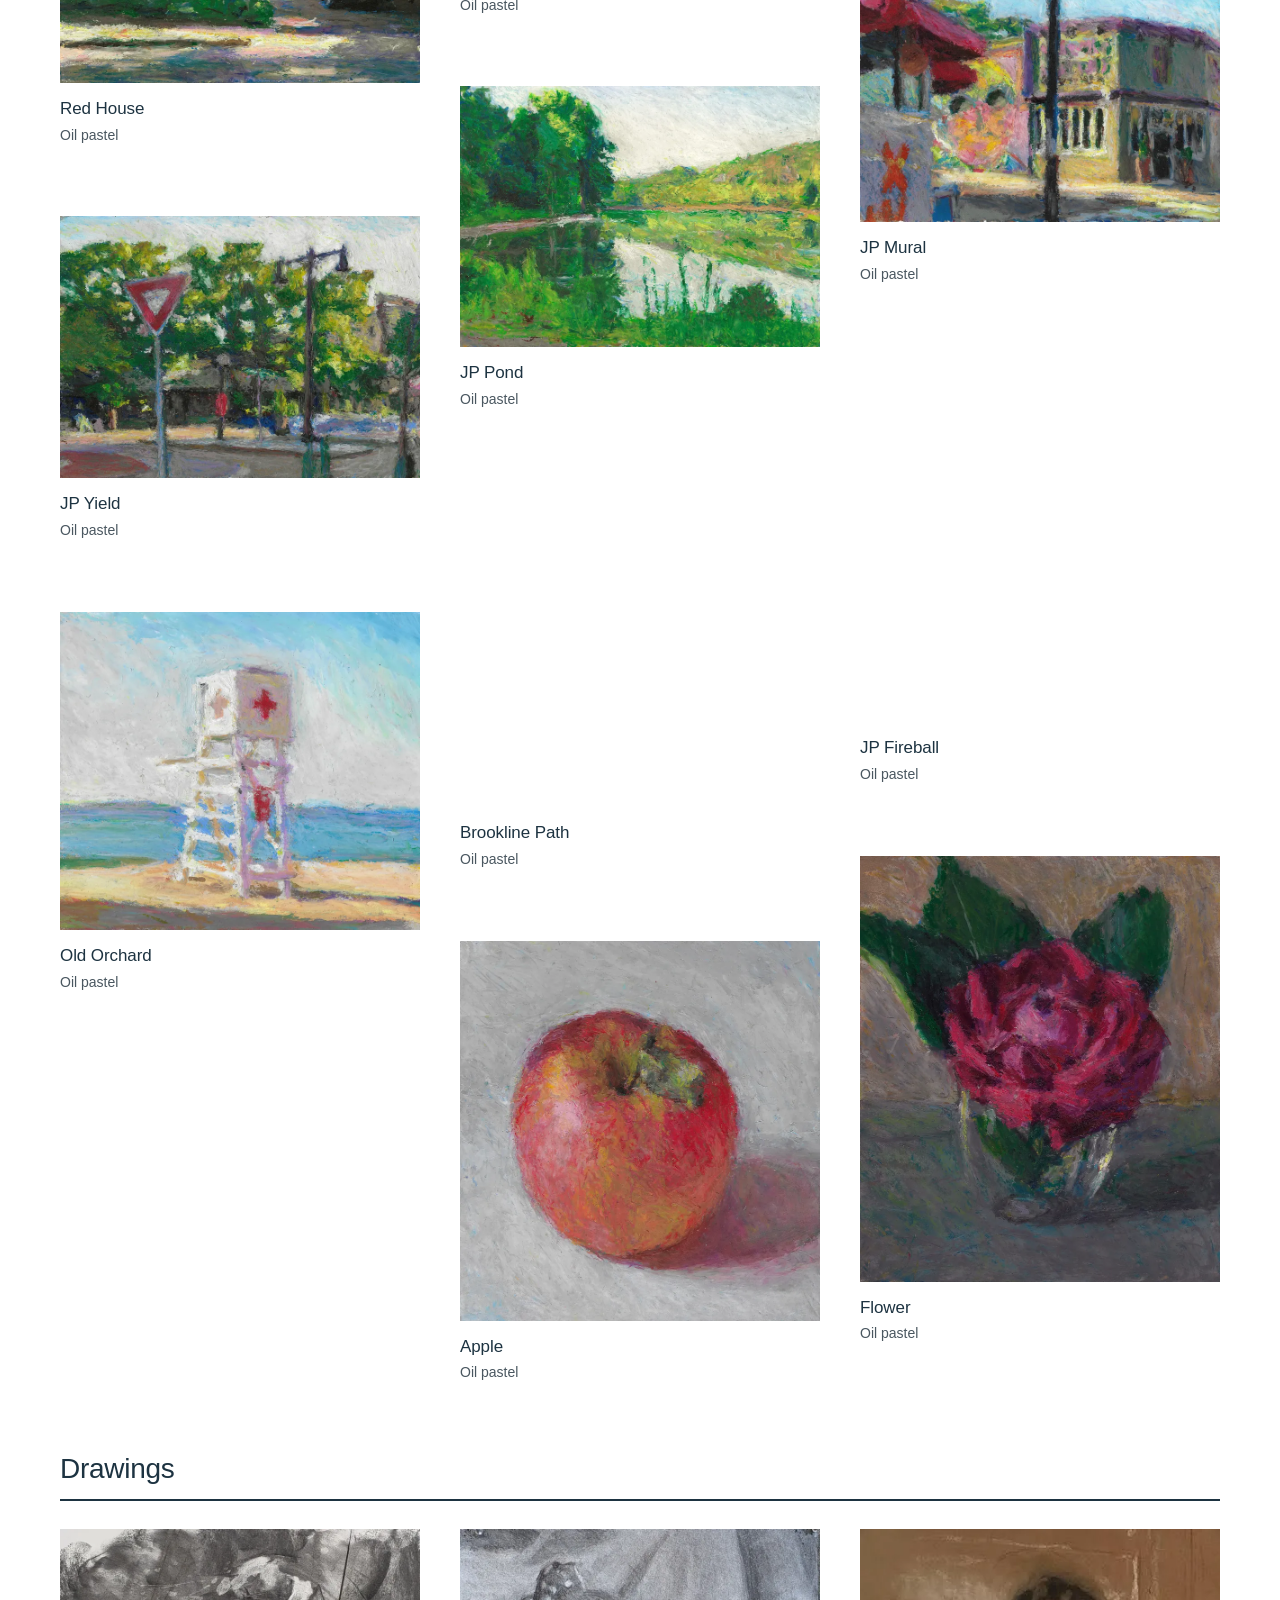
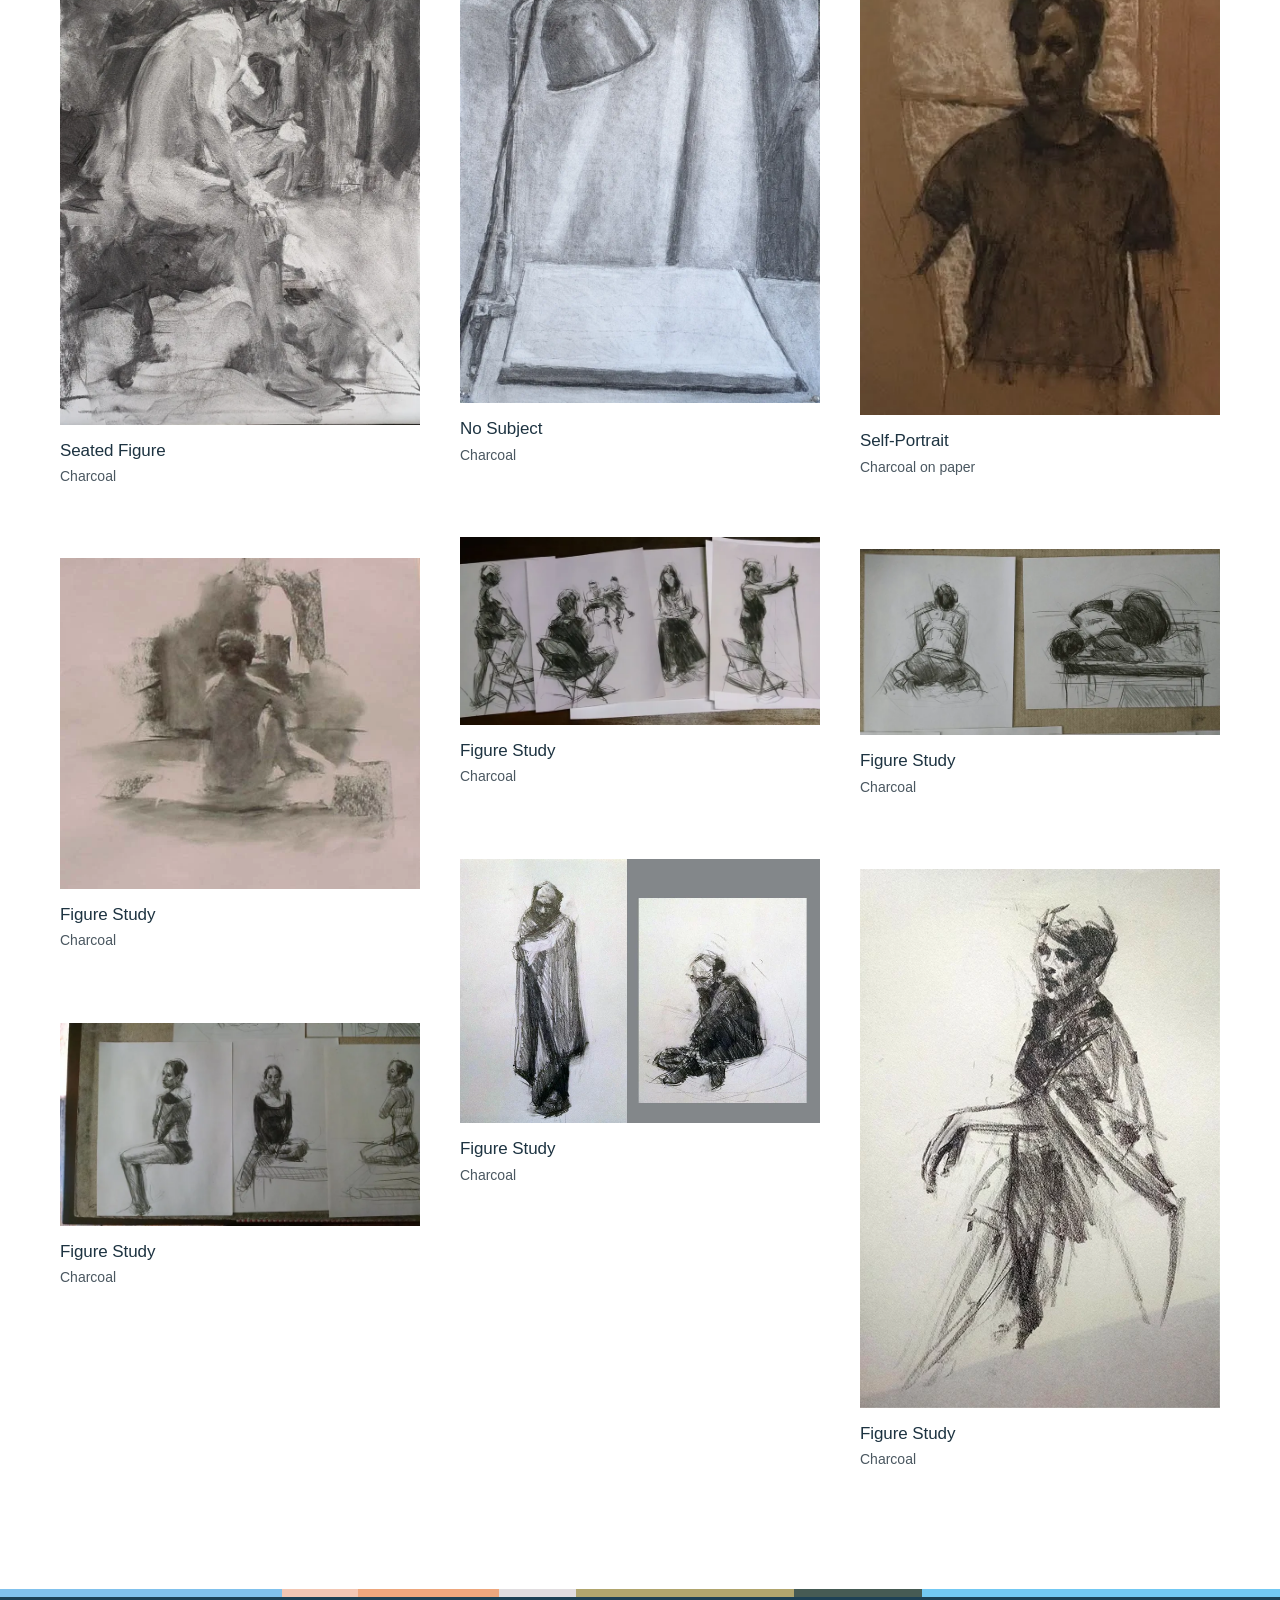
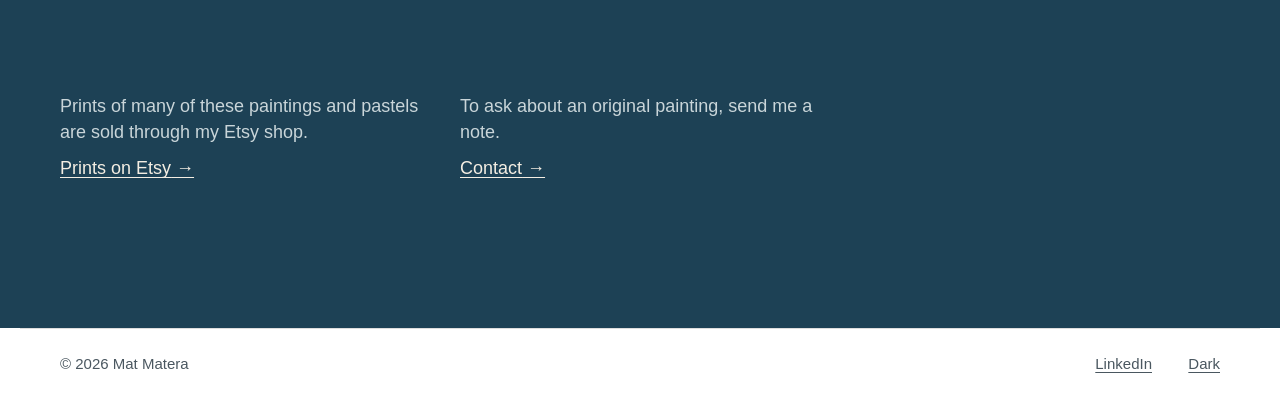
==== commit 14e86056: "Auto-publish new artwork from Google Drive" ====
--- a/index.html
+++ b/index.html
@@ -28,7 +28,7 @@
      below into this div, add " work-featured" to its class, and give its img sizes="(min-width: 1240px) 1160px, 94vw".
      The Drive sync only adds to <div class="works">, so it never touches this slot. -->
 <div class="featured">
-<figure class="work work-featured"><a class="zoom" href="assets/paintings/donuts.webp" data-title="Hiding" data-medium="Oil on wood"><img src="assets/paintings/donuts.webp" srcset="assets/paintings/donuts-800.webp 800w, assets/paintings/donuts-1200.webp 1200w, assets/paintings/donuts.webp 1382w" sizes="(min-width: 1240px) 1160px, 94vw" alt="Oil painting of two donuts in a white paper bag, one glazed and covered with colorful sprinkles" width="1382" height="1361" style="--w:1382px" decoding="async"></a><figcaption><span class="t">Hiding</span><span class="m">Oil on wood</span></figcaption></figure>
+<figure class="work work-featured"><a class="zoom" href="assets/paintings/donuts.webp" data-title="Hiding" data-medium="Oil on wood"><img src="assets/paintings/donuts.webp" srcset="assets/paintings/donuts-800.webp 800w, assets/paintings/donuts-1200.webp 1200w, assets/paintings/donuts.webp 1382w" sizes="(min-width: 960px) 720px, 92vw" alt="Oil painting of two donuts in a white paper bag, one glazed and covered with colorful sprinkles" width="1382" height="1361" style="--w:1382px" decoding="async"></a><figcaption><span class="t">Hiding</span><span class="m">Oil on wood</span></figcaption></figure>
 </div>
 <div class="works">
 <figure class="work"><a class="zoom" href="assets/paintings/chinatown.webp" data-title="Chinatown" data-medium="Oil on canvas"><img src="assets/paintings/chinatown.webp" srcset="assets/paintings/chinatown-800.webp 800w, assets/paintings/chinatown-1200.webp 1200w, assets/paintings/chinatown.webp 1600w" sizes="(min-width: 1240px) 380px, (min-width: 960px) 31vw, (min-width: 560px) 48vw, 92vw" alt="Chinatown, oil on canvas, by Mat Matera" width="1600" height="1231" style="--w:1600px" loading="lazy" decoding="async"></a><figcaption><span class="t">Chinatown</span><span class="m">Oil on canvas</span></figcaption></figure>
@@ -51,7 +51,7 @@
      below into this div, add " work-featured" to its class, and give its img sizes="(min-width: 1240px) 1160px, 94vw".
      The Drive sync only adds to <div class="works">, so it never touches this slot. -->
 <div class="featured">
-<figure class="work work-featured"><a class="zoom" href="assets/digital/sleeping-cat.webp" data-title="Sleeping Cat" data-medium="Digital"><img src="assets/digital/sleeping-cat.webp" srcset="assets/digital/sleeping-cat-800.webp 800w, assets/digital/sleeping-cat-1200.webp 1200w, assets/digital/sleeping-cat.webp 2048w" sizes="(min-width: 1240px) 1160px, 94vw" alt="Digital painting of a dark-coated cat sleeping in a warm patch of sunlight on rumpled blankets" width="2048" height="1528" style="--w:2048px" decoding="async"></a><figcaption><span class="t">Sleeping Cat</span><span class="m">Digital</span></figcaption></figure>
+<figure class="work work-featured"><a class="zoom" href="assets/digital/sleeping-cat.webp" data-title="Sleeping Cat" data-medium="Digital"><img src="assets/digital/sleeping-cat.webp" srcset="assets/digital/sleeping-cat-800.webp 800w, assets/digital/sleeping-cat-1200.webp 1200w, assets/digital/sleeping-cat.webp 2048w" sizes="(min-width: 960px) 720px, 92vw" alt="Digital painting of a dark-coated cat sleeping in a warm patch of sunlight on rumpled blankets" width="2048" height="1528" style="--w:2048px" decoding="async"></a><figcaption><span class="t">Sleeping Cat</span><span class="m">Digital</span></figcaption></figure>
 </div>
 <div class="works">
 <figure class="work"><a class="zoom" href="assets/digital/williamsburg.webp" data-title="Williamsburg" data-medium="Digital"><img src="assets/digital/williamsburg.webp" srcset="assets/digital/williamsburg-800.webp 800w, assets/digital/williamsburg-1200.webp 1200w, assets/digital/williamsburg.webp 1600w" sizes="(min-width: 1240px) 380px, (min-width: 960px) 31vw, (min-width: 560px) 48vw, 92vw" alt="Williamsburg, digital, by Mat Matera" width="1600" height="1199" style="--w:1600px" loading="lazy" decoding="async"></a><figcaption><span class="t">Williamsburg</span><span class="m">Digital</span></figcaption></figure>
@@ -72,7 +72,7 @@
      below into this div, add " work-featured" to its class, and give its img sizes="(min-width: 1240px) 1160px, 94vw".
      The Drive sync only adds to <div class="works">, so it never touches this slot. -->
 <div class="featured">
-<figure class="work work-featured"><a class="zoom" href="assets/pastels/jp-gas.webp" data-print="https://www.etsy.com/listing/4619000184/gas-station-brookline-ma-art-print-gas" data-title="JP Gas" data-medium="Oil pastel"><img src="assets/pastels/jp-gas.webp" srcset="assets/pastels/jp-gas-800.webp 800w, assets/pastels/jp-gas-1200.webp 1200w, assets/pastels/jp-gas.webp 2000w" sizes="(min-width: 1240px) 1160px, 94vw" alt="Oil pastel of a red-canopied gas station and shop under summer trees" width="2000" height="1390" style="--w:2000px" decoding="async"></a><figcaption><span class="t">JP Gas</span><span class="m">Oil pastel</span></figcaption></figure>
+<figure class="work work-featured"><a class="zoom" href="assets/pastels/jp-gas.webp" data-print="https://www.etsy.com/listing/4619000184/gas-station-brookline-ma-art-print-gas" data-title="JP Gas" data-medium="Oil pastel"><img src="assets/pastels/jp-gas.webp" srcset="assets/pastels/jp-gas-800.webp 800w, assets/pastels/jp-gas-1200.webp 1200w, assets/pastels/jp-gas.webp 2000w" sizes="(min-width: 960px) 720px, 92vw" alt="Oil pastel of a red-canopied gas station and shop under summer trees" width="2000" height="1390" style="--w:2000px" decoding="async"></a><figcaption><span class="t">JP Gas</span><span class="m">Oil pastel</span></figcaption></figure>
 </div>
 <div class="works">
 <figure class="work"><a class="zoom" href="assets/pastels/dad-shed.webp" data-sold="1" data-title="Dad&#x27;s Shed" data-medium="Oil pastel on paper"><img src="assets/pastels/dad-shed.webp" srcset="assets/pastels/dad-shed-800.webp 800w, assets/pastels/dad-shed.webp 1326w" sizes="(min-width: 1240px) 380px, (min-width: 960px) 31vw, (min-width: 560px) 48vw, 92vw" alt="Oil pastel of a sunlit white shed with a dark window, under tall green and autumn-orange trees" width="1326" height="1560" style="--w:1326px" loading="lazy" decoding="async"></a><figcaption><span class="t">Dad&#x27;s Shed</span><span class="m">Oil pastel on paper</span></figcaption></figure>
